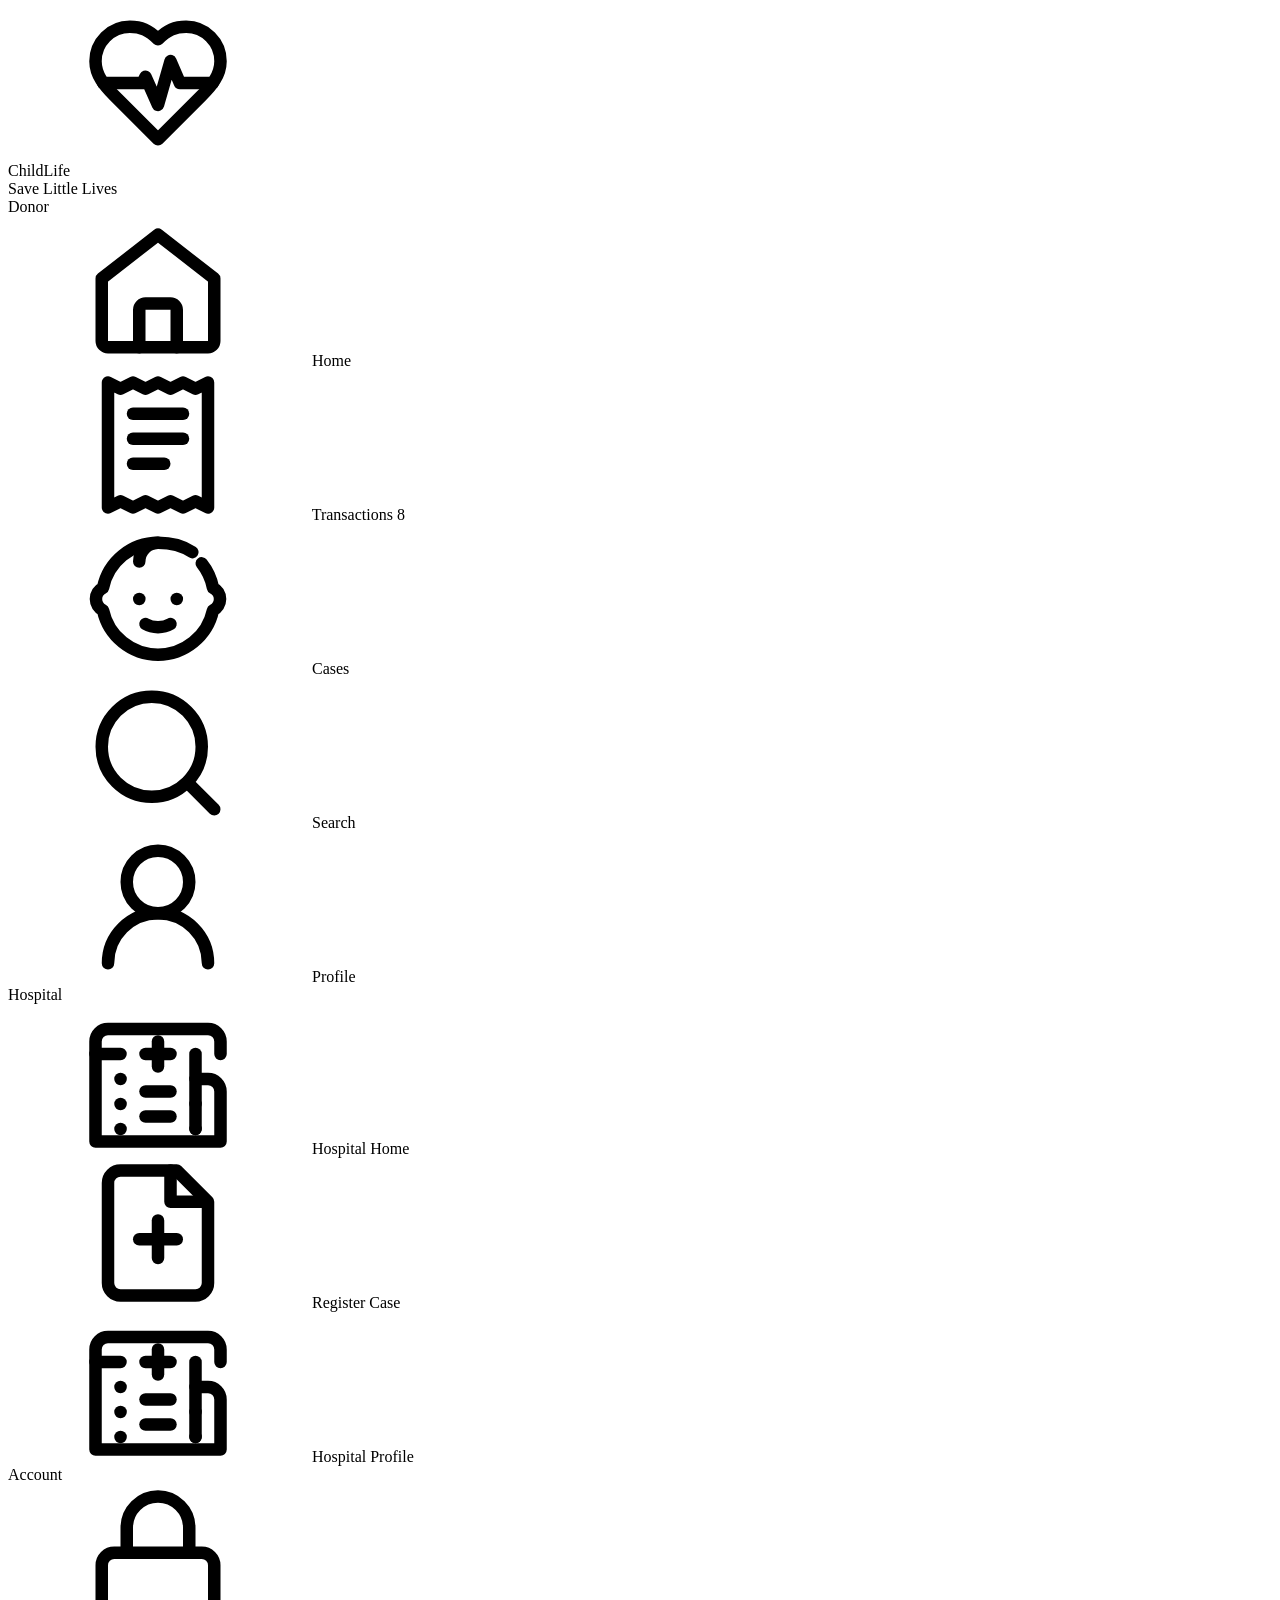
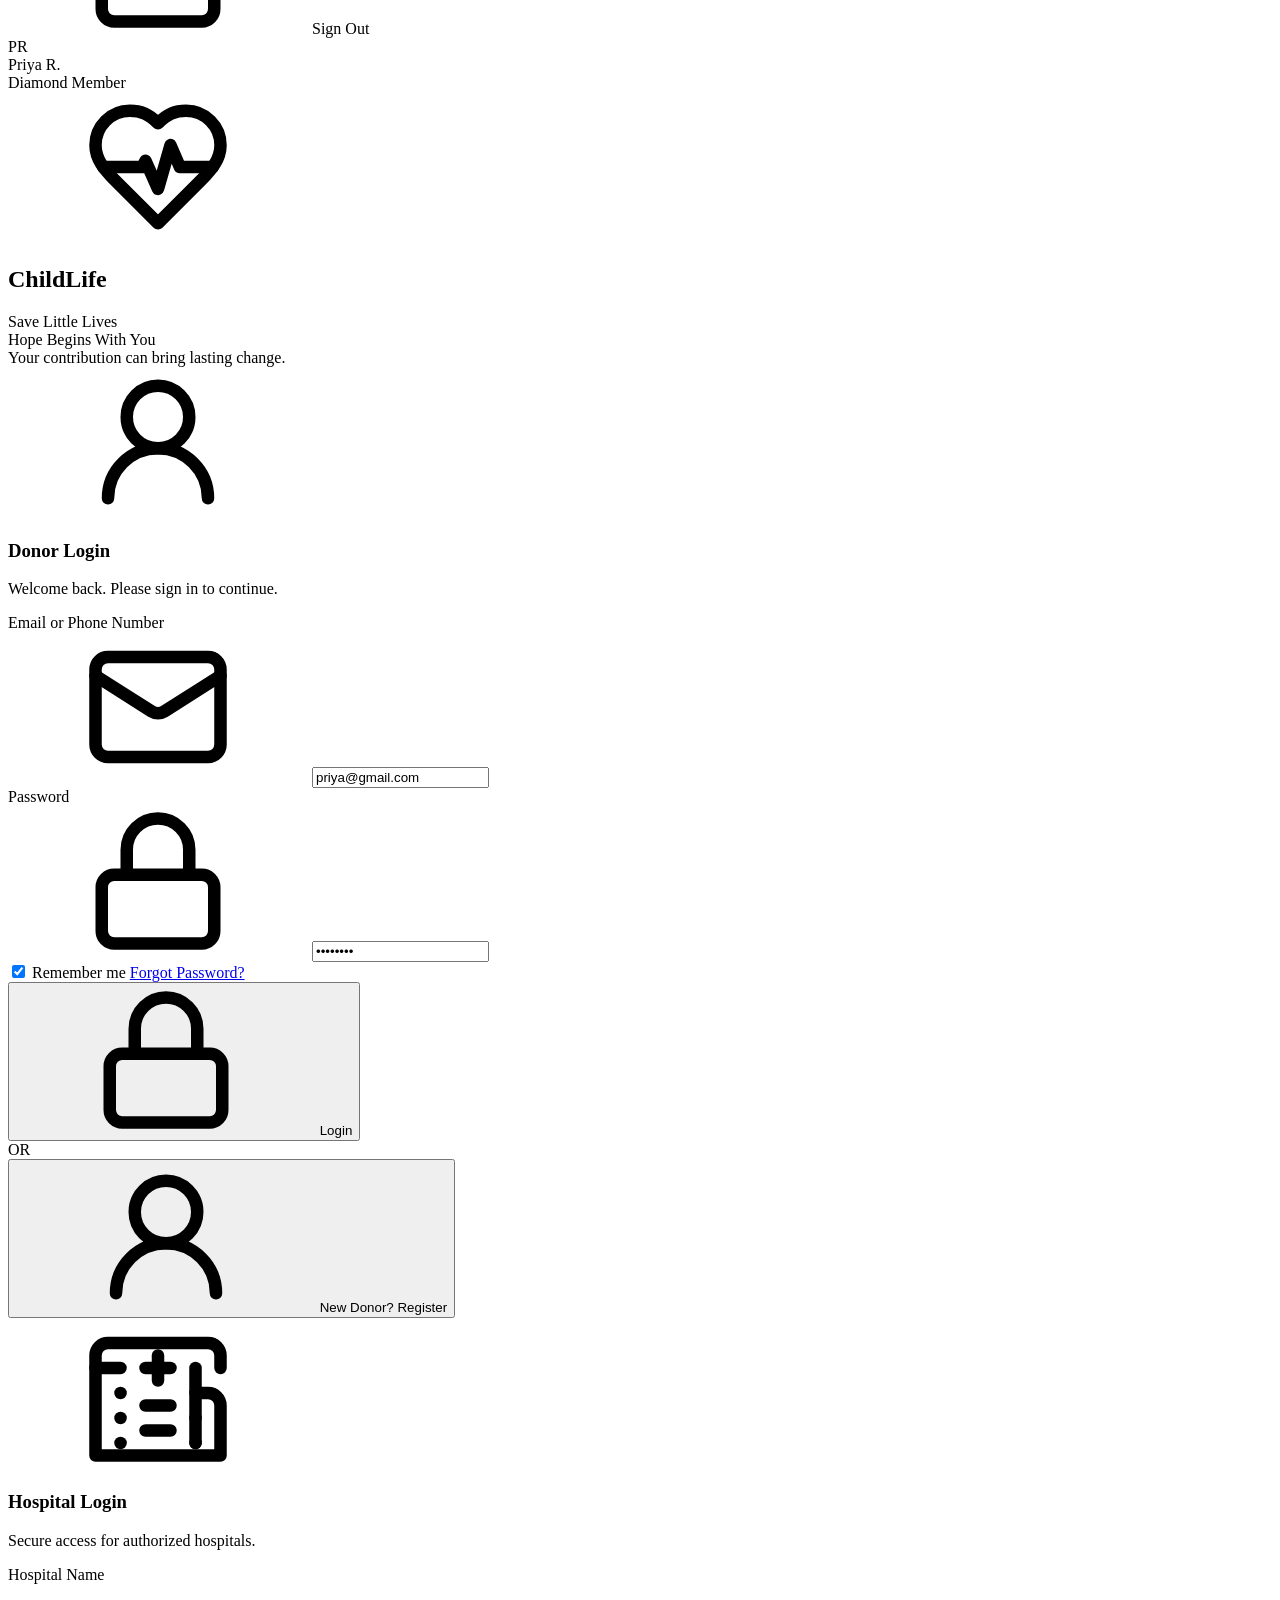
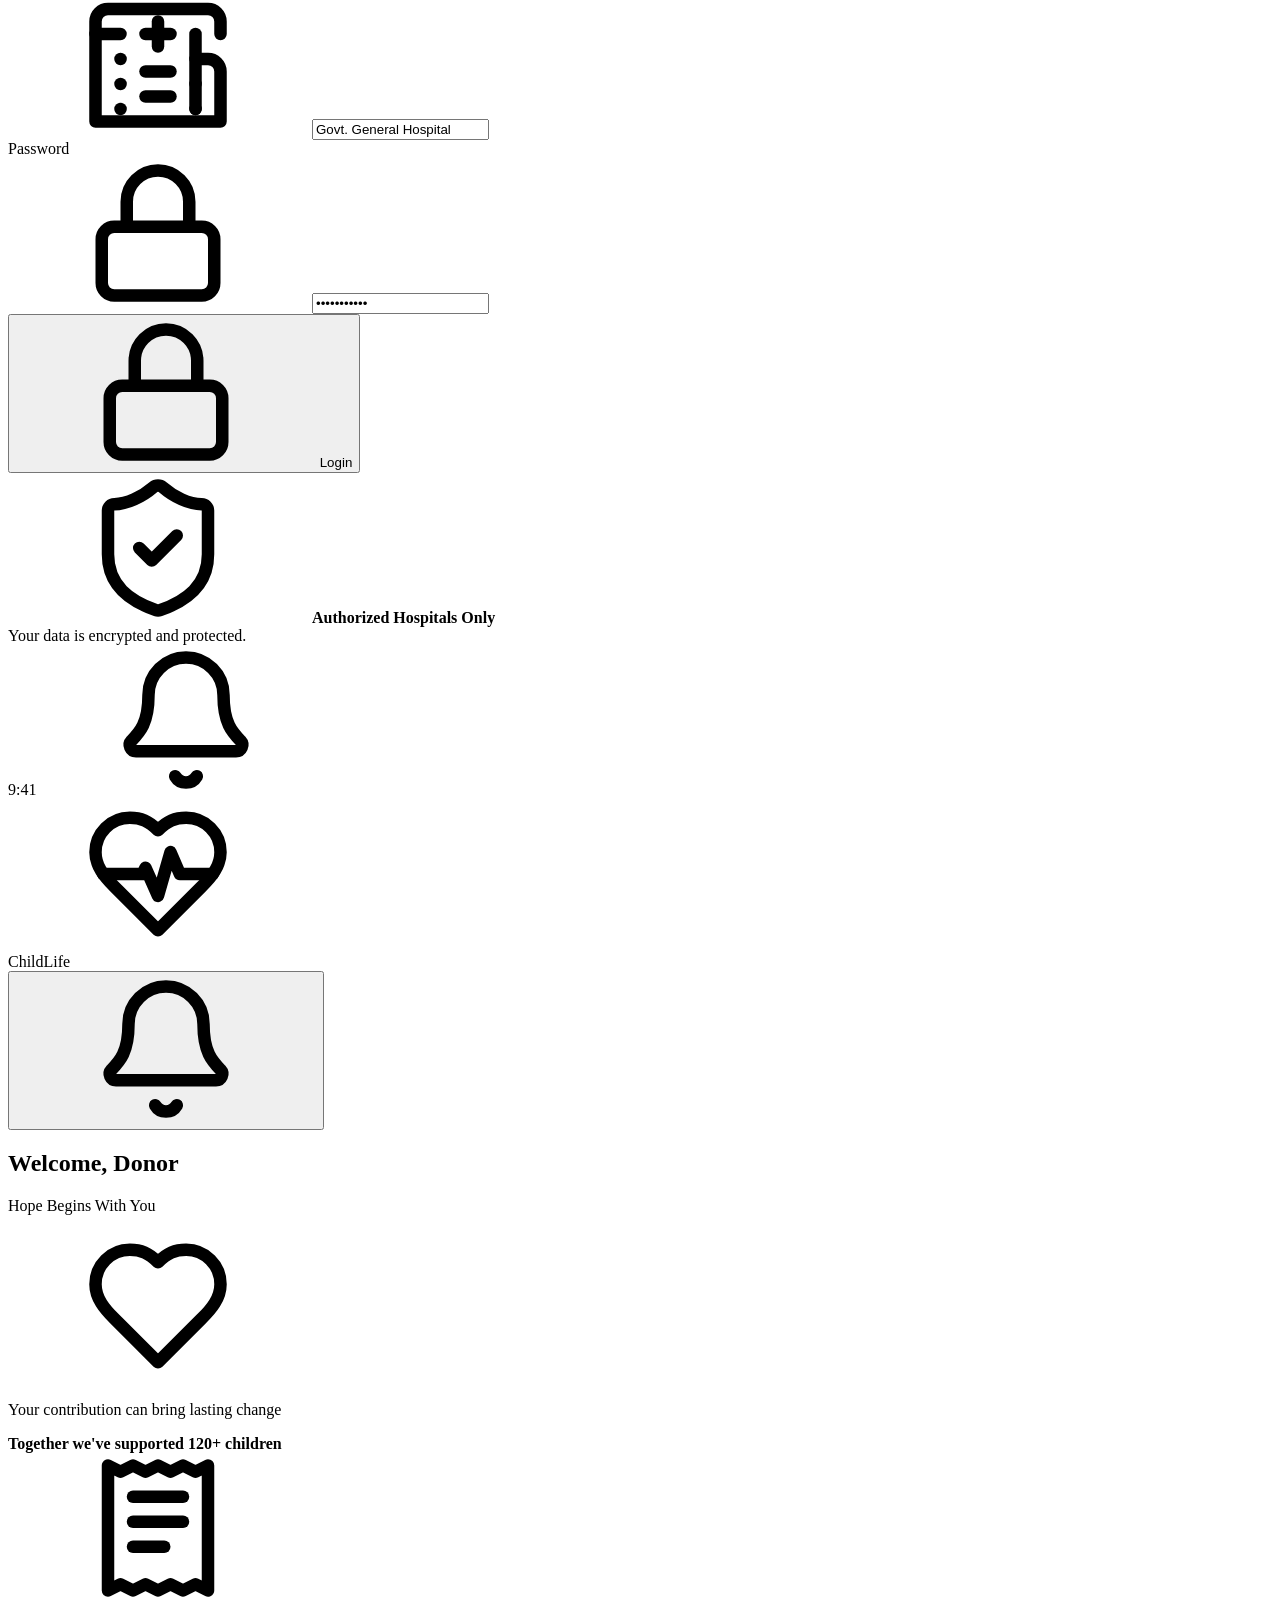
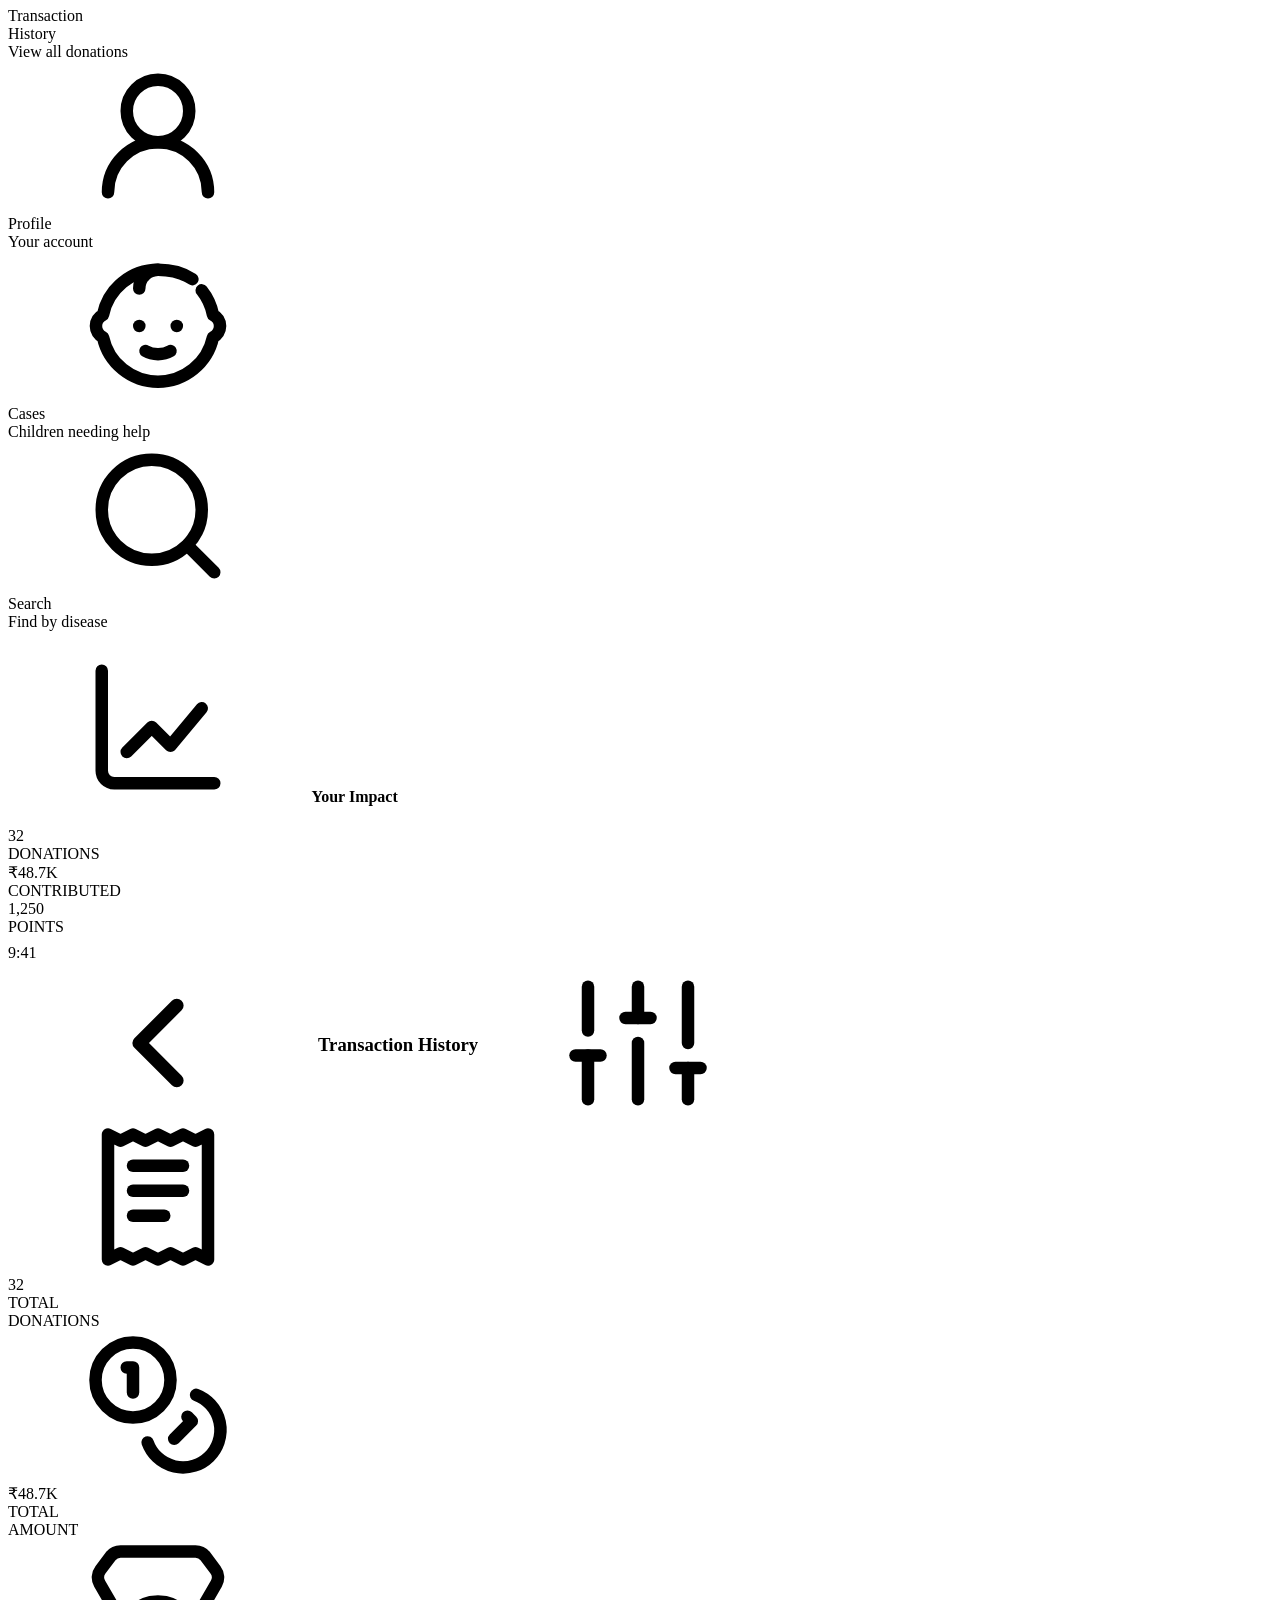
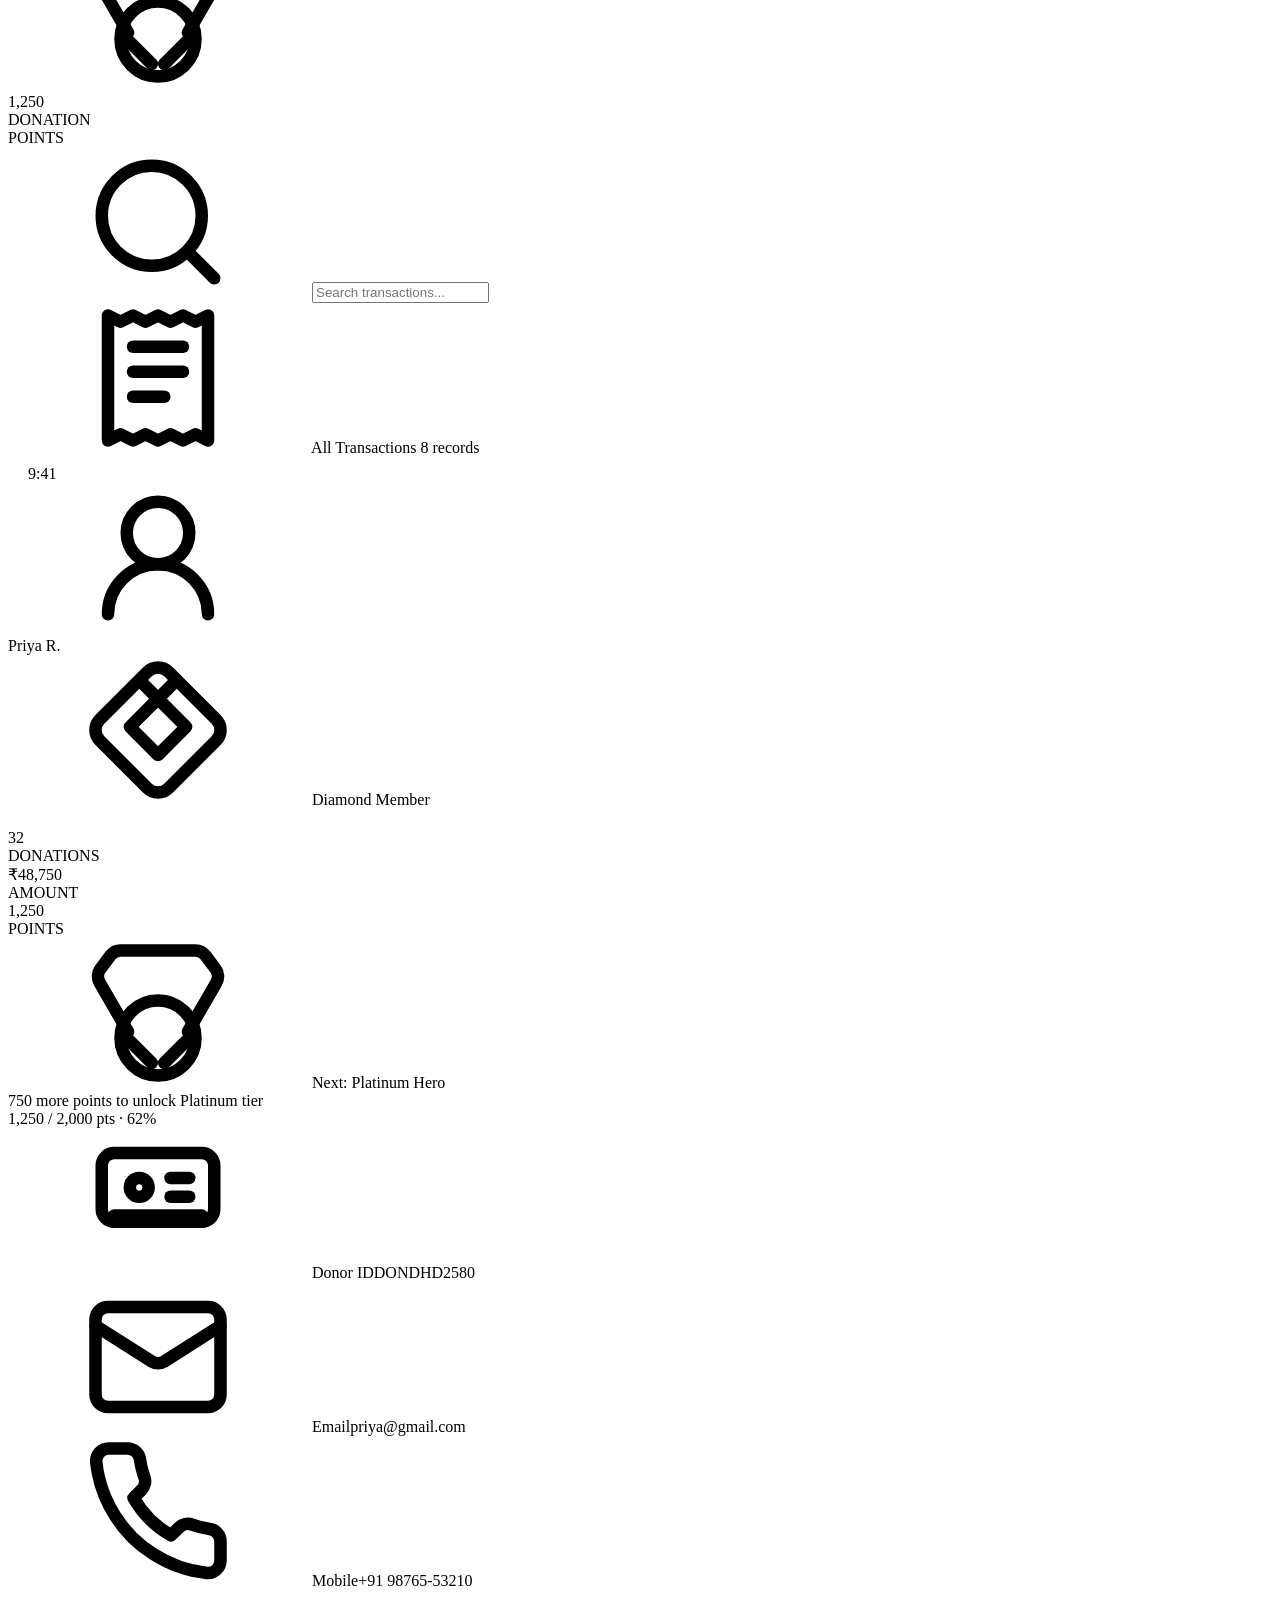
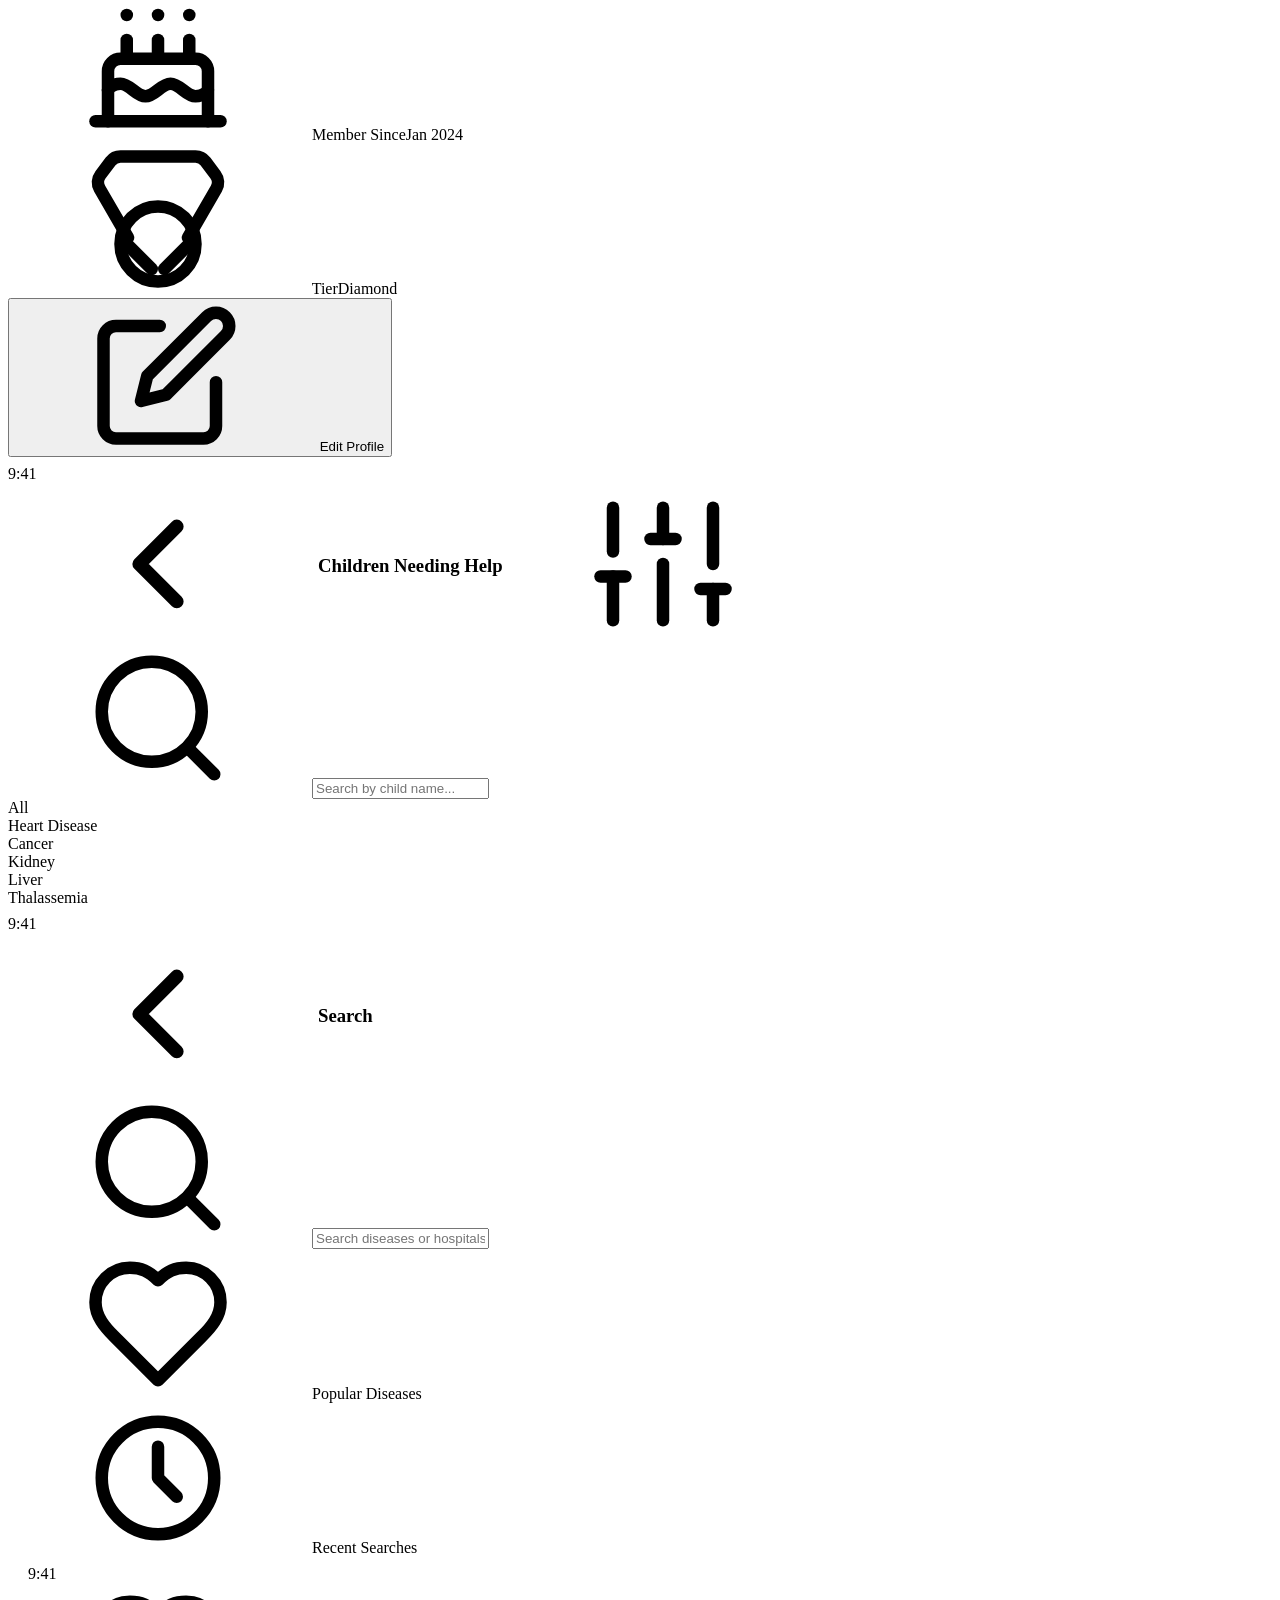
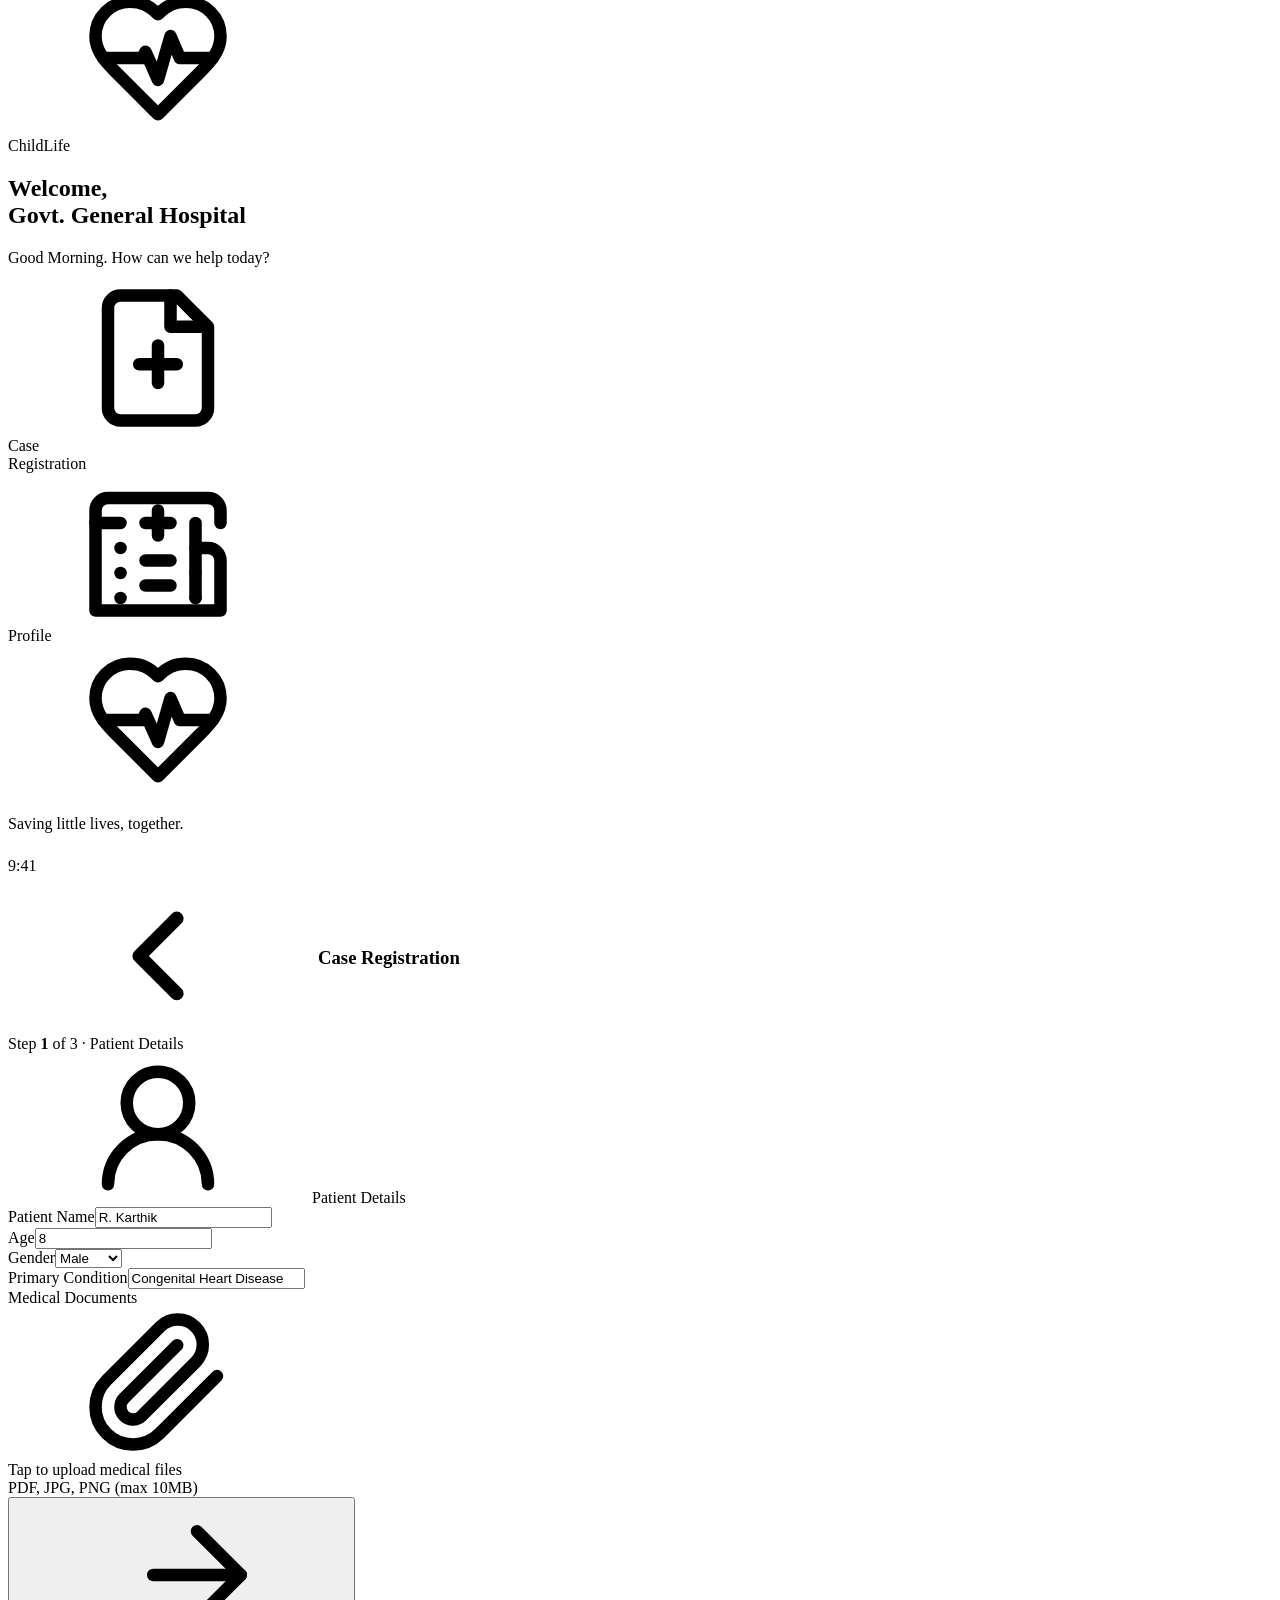
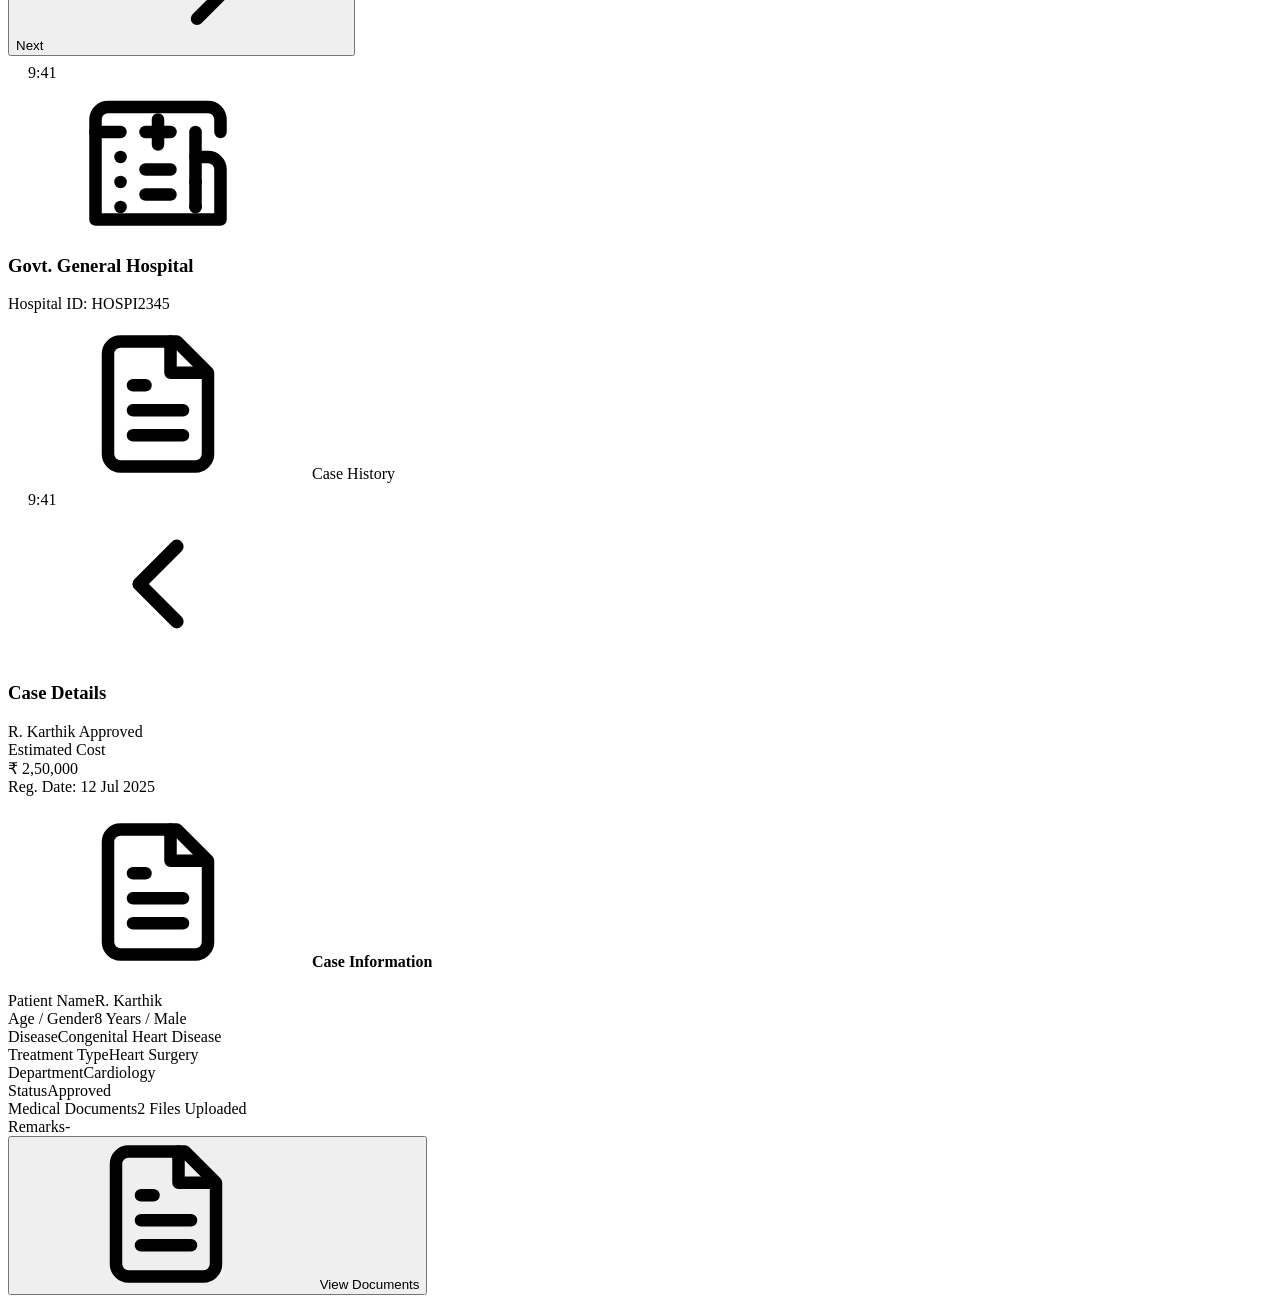
==== index.html @ e57cba34 "Create index.html" ====
<!DOCTYPE html>
<html lang="en">
<head>
<meta charset="UTF-8">
<meta name="viewport" content="width=device-width, initial-scale=1.0">
<title>ChildLife — Save Little Lives</title>
<link rel="stylesheet" href="styles.css">
<script src="https://sites.super.myninja.ai/_assets/ninja-daytona-script.js"></script>
</head>
<body>

<div class="app-shell" id="app-shell">

  <!-- ===== SIDEBAR (desktop / tablet) ===== -->
  <aside class="sidebar" id="sidebar">
    <div class="sb-brand">
      <div class="brand-mark"><svg><use href="#i-heartpulse"/></svg></div>
      <div>
        <div class="brand-name">ChildLife</div>
        <div class="brand-sub">Save Little Lives</div>
      </div>
    </div>
    <div class="sb-section-label">Donor</div>
    <div class="sb-nav-item" data-go="donor-home"><svg><use href="#i-home"/></svg> Home</div>
    <div class="sb-nav-item" data-go="donor-dashboard"><svg><use href="#i-receipt"/></svg> Transactions <span class="sb-badge">8</span></div>
    <div class="sb-nav-item" data-go="donor-cases"><svg><use href="#i-baby"/></svg> Cases</div>
    <div class="sb-nav-item" data-go="donor-search"><svg><use href="#i-search"/></svg> Search</div>
    <div class="sb-nav-item" data-go="donor-profile"><svg><use href="#i-user"/></svg> Profile</div>
    <div class="sb-section-label">Hospital</div>
    <div class="sb-nav-item" data-go="hosp-home"><svg><use href="#i-hospital"/></svg> Hospital Home</div>
    <div class="sb-nav-item" data-go="hosp-register"><svg><use href="#i-fileplus"/></svg> Register Case</div>
    <div class="sb-nav-item" data-go="hosp-profile"><svg><use href="#i-hospital"/></svg> Hospital Profile</div>
    <div class="sb-section-label">Account</div>
    <div class="sb-nav-item" data-go="login-screen"><svg><use href="#i-lock"/></svg> Sign Out</div>
    <div class="sb-footer">
      <div class="sb-user" onclick="go('donor-profile')">
        <div class="av">PR</div>
        <div>
          <div class="su-name">Priya R.</div>
          <div class="su-role">Diamond Member</div>
        </div>
      </div>
    </div>
  </aside>

  <!-- ===== MAIN CONTENT AREA ===== -->
  <main class="app-main">

  <!-- SVG icon sprite (definitions reused via <use>) -->
  <svg style="display:none" xmlns="http://www.w3.org/2000/svg">
    <defs>
      <symbol id="i-heart" viewBox="0 0 24 24" fill="none" stroke="currentColor" stroke-width="2" stroke-linecap="round" stroke-linejoin="round"><path d="M19 14c1.49-1.46 3-3.21 3-5.5A5.5 5.5 0 0 0 16.5 3c-1.76 0-3 .5-4.5 2-1.5-1.5-2.74-2-4.5-2A5.5 5.5 0 0 0 2 8.5c0 2.29 1.51 4.04 3 5.5l7 7Z"/></symbol>
      <symbol id="i-heartpulse" viewBox="0 0 24 24" fill="none" stroke="currentColor" stroke-width="2" stroke-linecap="round" stroke-linejoin="round"><path d="M19 14c1.49-1.46 3-3.21 3-5.5A5.5 5.5 0 0 0 16.5 3c-1.76 0-3 .5-4.5 2-1.5-1.5-2.74-2-4.5-2A5.5 5.5 0 0 0 2 8.5c0 2.29 1.51 4.04 3 5.5l7 7Z"/><path d="M3.22 12H9.5l.5-1 2 4.5 2-7 1.5 3.5h5.27"/></symbol>
      <symbol id="i-bell" viewBox="0 0 24 24" fill="none" stroke="currentColor" stroke-width="2" stroke-linecap="round" stroke-linejoin="round"><path d="M10.268 21a2 2 0 0 0 3.464 0"/><path d="M3.262 15.326A1 1 0 0 0 4 17h16a1 1 0 0 0 .74-1.673C19.41 13.956 18 12.499 18 8A6 6 0 0 0 6 8c0 4.499-1.411 5.956-2.738 7.326"/></symbol>
      <symbol id="i-home" viewBox="0 0 24 24" fill="none" stroke="currentColor" stroke-width="2" stroke-linecap="round" stroke-linejoin="round"><path d="M15 21v-6a1 1 0 0 0-1-1h-4a1 1 0 0 0-1 1v6"/><path d="m3 10 9-7 9 7v10a1 1 0 0 1-1 1H4a1 1 0 0 1-1-1z"/></symbol>
      <symbol id="i-user" viewBox="0 0 24 24" fill="none" stroke="currentColor" stroke-width="2" stroke-linecap="round" stroke-linejoin="round"><circle cx="12" cy="8" r="5"/><path d="M20 21a8 8 0 1 0-16 0"/></symbol>
      <symbol id="i-search" viewBox="0 0 24 24" fill="none" stroke="currentColor" stroke-width="2" stroke-linecap="round" stroke-linejoin="round"><circle cx="11" cy="11" r="8"/><path d="m21 21-4.3-4.3"/></symbol>
      <symbol id="i-wallet" viewBox="0 0 24 24" fill="none" stroke="currentColor" stroke-width="2" stroke-linecap="round" stroke-linejoin="round"><path d="M19 7V5a2 2 0 0 0-2-2H5a2 2 0 0 0-2 2v14a2 2 0 0 0 2 2h14a2 2 0 0 0 2-2v-2"/><path d="M3 7h16a2 2 0 0 1 2 2v6a2 2 0 0 1-2 2H3z"/><circle cx="16" cy="12" r="1"/></symbol>
      <symbol id="i-receipt" viewBox="0 0 24 24" fill="none" stroke="currentColor" stroke-width="2" stroke-linecap="round" stroke-linejoin="round"><path d="M4 2v20l2-1 2 1 2-1 2 1 2-1 2 1 2-1 2 1V2l-2 1-2-1-2 1-2-1-2 1-2-1-2 1Z"/><path d="M8 7h8"/><path d="M8 11h8"/><path d="M8 15h5"/></symbol>
      <symbol id="i-baby" viewBox="0 0 24 24" fill="none" stroke="currentColor" stroke-width="2" stroke-linecap="round" stroke-linejoin="round"><path d="M9 12h.01"/><path d="M15 12h.01"/><path d="M10 16c.5.3 1.2.5 2 .5s1.5-.2 2-.5"/><path d="M19 6.3a9 9 0 0 1 1.8 3.9 2 2 0 0 1 0 3.6 9 9 0 0 1-17.6 0 2 2 0 0 1 0-3.6A9 9 0 0 1 12 3c2 0 4 .5 5.5 1.5"/><path d="M12 3a3 3 0 0 0-3 3"/></symbol>
      <symbol id="i-chart" viewBox="0 0 24 24" fill="none" stroke="currentColor" stroke-width="2" stroke-linecap="round" stroke-linejoin="round"><path d="M3 3v16a2 2 0 0 0 2 2h16"/><path d="M7 16l4-4 3 3 5-6"/></symbol>
      <symbol id="i-back" viewBox="0 0 24 24" fill="none" stroke="currentColor" stroke-width="2.2" stroke-linecap="round" stroke-linejoin="round"><path d="m15 18-6-6 6-6"/></symbol>
      <symbol id="i-sliders" viewBox="0 0 24 24" fill="none" stroke="currentColor" stroke-width="2" stroke-linecap="round" stroke-linejoin="round"><line x1="4" x2="4" y1="21" y2="14"/><line x1="4" x2="4" y1="10" y2="3"/><line x1="12" x2="12" y1="21" y2="12"/><line x1="12" x2="12" y1="8" y2="3"/><line x1="20" x2="20" y1="21" y2="16"/><line x1="20" x2="20" y1="12" y2="3"/><line x1="2" x2="6" y1="14" y2="14"/><line x1="10" x2="14" y1="8" y2="8"/><line x1="18" x2="22" y1="16" y2="16"/></symbol>
      <symbol id="i-check" viewBox="0 0 24 24" fill="none" stroke="currentColor" stroke-width="2.5" stroke-linecap="round" stroke-linejoin="round"><path d="M20 6 9 17l-5-5"/></symbol>
      <symbol id="i-clock" viewBox="0 0 24 24" fill="none" stroke="currentColor" stroke-width="2" stroke-linecap="round" stroke-linejoin="round"><circle cx="12" cy="12" r="9"/><path d="M12 7v5l3 3"/></symbol>
      <symbol id="i-lock" viewBox="0 0 24 24" fill="none" stroke="currentColor" stroke-width="2" stroke-linecap="round" stroke-linejoin="round"><rect width="18" height="11" x="3" y="11" rx="2"/><path d="M7 11V7a5 5 0 0 1 10 0v4"/></symbol>
      <symbol id="i-mail" viewBox="0 0 24 24" fill="none" stroke="currentColor" stroke-width="2" stroke-linecap="round" stroke-linejoin="round"><rect width="20" height="16" x="2" y="4" rx="2"/><path d="m22 7-8.97 5.7a1.94 1.94 0 0 1-2.06 0L2 7"/></symbol>
      <symbol id="i-phone" viewBox="0 0 24 24" fill="none" stroke="currentColor" stroke-width="2" stroke-linecap="round" stroke-linejoin="round"><path d="M22 16.92v3a2 2 0 0 1-2.18 2 19.79 19.79 0 0 1-8.63-3.07 19.5 19.5 0 0 1-6-6 19.79 19.79 0 0 1-3.07-8.67A2 2 0 0 1 4.11 2h3a2 2 0 0 1 2 1.72c.13.96.36 1.9.7 2.81a2 2 0 0 1-.45 2.11L8.09 9.91a16 16 0 0 0 6 6l1.27-1.27a2 2 0 0 1 2.11-.45c.91.34 1.85.57 2.81.7A2 2 0 0 1 22 16.92Z"/></symbol>
      <symbol id="i-id" viewBox="0 0 24 24" fill="none" stroke="currentColor" stroke-width="2" stroke-linecap="round" stroke-linejoin="round"><rect width="18" height="11" x="3" y="4" rx="2"/><circle cx="9" cy="9.5" r="1.5"/><path d="M5 14h14"/><path d="M14 8h3"/><path d="M14 11h3"/></symbol>
      <symbol id="i-cake" viewBox="0 0 24 24" fill="none" stroke="currentColor" stroke-width="2" stroke-linecap="round" stroke-linejoin="round"><path d="M20 21v-8a2 2 0 0 0-2-2H6a2 2 0 0 0-2 2v8"/><path d="M4 16s.5-1 2-1 2.5 2 4 2 2.5-2 4-2 2.5 2 4 2 2-1 2-1"/><path d="M2 21h20"/><path d="M7 8v3"/><path d="M12 8v3"/><path d="M17 8v3"/><path d="M7 4h.01"/><path d="M12 4h.01"/><path d="M17 4h.01"/></symbol>
      <symbol id="i-medal" viewBox="0 0 24 24" fill="none" stroke="currentColor" stroke-width="2" stroke-linecap="round" stroke-linejoin="round"><path d="M7.21 15 2.66 7.14a2 2 0 0 1 .13-2.2L4.4 2.8A2 2 0 0 1 6 2h12a2 2 0 0 1 1.6.8l1.6 2.14a2 2 0 0 1 .14 2.2L16.79 15"/><path d="M11 20 7 16"/><path d="M13 20l4-4"/><circle cx="12" cy="16" r="6"/></symbol>
      <symbol id="i-edit" viewBox="0 0 24 24" fill="none" stroke="currentColor" stroke-width="2" stroke-linecap="round" stroke-linejoin="round"><path d="M11 4H4a2 2 0 0 0-2 2v14a2 2 0 0 0 2 2h14a2 2 0 0 0 2-2v-7"/><path d="M18.5 2.5a2.12 2.12 0 0 1 3 3L12 15l-4 1 1-4Z"/></symbol>
      <symbol id="i-hospital" viewBox="0 0 24 24" fill="none" stroke="currentColor" stroke-width="2" stroke-linecap="round" stroke-linejoin="round"><path d="M12 6v4"/><path d="M14 14h-4"/><path d="M14 18h-4"/><path d="M14 8h-4"/><path d="M18 12h2a2 2 0 0 1 2 2v8H2V8h4"/><path d="M2 8V6a2 2 0 0 1 2-2h16a2 2 0 0 1 2 2v2"/><path d="M6 12h.01"/><path d="M6 16h.01"/><path d="M6 20h.01"/><path d="M18 16h.01"/><path d="M18 20h.01"/><path d="M18 8v12"/></symbol>
      <symbol id="i-fileplus" viewBox="0 0 24 24" fill="none" stroke="currentColor" stroke-width="2" stroke-linecap="round" stroke-linejoin="round"><path d="M15 2H6a2 2 0 0 0-2 2v16a2 2 0 0 0 2 2h12a2 2 0 0 0 2-2V7Z"/><path d="M14 2v5h5"/><path d="M9 13h6"/><path d="M12 10v6"/></symbol>
      <symbol id="i-clip" viewBox="0 0 24 24" fill="none" stroke="currentColor" stroke-width="2" stroke-linecap="round" stroke-linejoin="round"><path d="m21.44 11.05-9.19 9.19a6 6 0 0 1-8.49-8.49l8.57-8.57A4 4 0 1 1 18 8.84l-8.59 8.57a2 2 0 0 1-2.83-2.83l8.49-8.48"/></symbol>
      <symbol id="i-doc" viewBox="0 0 24 24" fill="none" stroke="currentColor" stroke-width="2" stroke-linecap="round" stroke-linejoin="round"><path d="M15 2H6a2 2 0 0 0-2 2v16a2 2 0 0 0 2 2h12a2 2 0 0 0 2-2V7Z"/><path d="M14 2v5h5"/><path d="M8 13h8"/><path d="M8 17h8"/><path d="M8 9h2"/></symbol>
      <symbol id="i-arrow-right" viewBox="0 0 24 24" fill="none" stroke="currentColor" stroke-width="2" stroke-linecap="round" stroke-linejoin="round"><path d="M5 12h14"/><path d="m12 5 7 7-7 7"/></symbol>
      <symbol id="i-shield" viewBox="0 0 24 24" fill="none" stroke="currentColor" stroke-width="2" stroke-linecap="round" stroke-linejoin="round"><path d="M20 13c0 5-3.5 7.5-7.66 8.95a1 1 0 0 1-.67-.01C7.5 20.5 4 18 4 13V6a1 1 0 0 1 1-1c2 0 4.5-1.2 6.24-2.72a1.17 1.17 0 0 1 1.52 0C14.51 3.81 17 5 19 5a1 1 0 0 1 1 1Z"/><path d="m9 12 2 2 4-4"/></symbol>
      <symbol id="i-plus" viewBox="0 0 24 24" fill="none" stroke="currentColor" stroke-width="2" stroke-linecap="round" stroke-linejoin="round"><path d="M5 12h14"/><path d="M12 5v14"/></symbol>
      <symbol id="i-coins" viewBox="0 0 24 24" fill="none" stroke="currentColor" stroke-width="2" stroke-linecap="round" stroke-linejoin="round"><circle cx="8" cy="8" r="6"/><path d="M18.09 10.37A6 6 0 1 1 10.34 18"/><path d="M7 6h1v4"/><path d="m16.71 13.88.7.71-2.82 2.82"/></symbol>
      <symbol id="i-droplet" viewBox="0 0 24 24" fill="none" stroke="currentColor" stroke-width="2" stroke-linecap="round" stroke-linejoin="round"><path d="M12 22a7 7 0 0 0 7-7c0-2-1-3.9-3-5.5s-3.5-4-4-6.5c-.5 2.5-2 4.9-4 6.5C8 11.1 7 13 7 15a7 7 0 0 0 7 7"/></symbol>
      <symbol id="i-brain" viewBox="0 0 24 24" fill="none" stroke="currentColor" stroke-width="2" stroke-linecap="round" stroke-linejoin="round"><path d="M12 5a3 3 0 1 0-5.997.142 4 4 0 0 0-2.526 5.77 4 4 0 0 0 .556 6.588A4 4 0 1 0 12 18Z"/><path d="M12 5a3 3 0 1 1 5.997.142 4 4 0 0 1 2.526 5.77 4 4 0 0 1-.556 6.588A4 4 0 1 1 12 18Z"/></symbol>
      <symbol id="i-lungs" viewBox="0 0 24 24" fill="none" stroke="currentColor" stroke-width="2" stroke-linecap="round" stroke-linejoin="round"><path d="M6.081 20c1.612 0 2.919-1.335 2.919-2.98V5.402A1.4 1.4 0 0 0 7.6 4H6.4A1.4 1.4 0 0 0 5 5.4v8.697"/><path d="M17.919 20c-1.612 0-2.919-1.335-2.919-2.98V5.402A1.4 1.4 0 0 1 16.4 4h1.2a1.4 1.4 0 0 1 1.4 1.4v8.697"/><path d="M12 4v9"/><path d="M12 9a2 2 0 0 0-2-2"/></symbol>
      <symbol id="i-eye" viewBox="0 0 24 24" fill="none" stroke="currentColor" stroke-width="2" stroke-linecap="round" stroke-linejoin="round"><path d="M2.062 12.348a1 1 0 0 1 0-.696 10.75 10.75 0 0 1 19.876 0 1 1 0 0 1 0 .696 10.75 10.75 0 0 1-19.876 0"/><circle cx="12" cy="12" r="3"/></symbol>
      <symbol id="i-activity" viewBox="0 0 24 24" fill="none" stroke="currentColor" stroke-width="2" stroke-linecap="round" stroke-linejoin="round"><path d="M22 12h-2.48a2 2 0 0 0-1.93 1.46l-2.35 8.36a.25.25 0 0 1-.48 0L9.24 2.18a.25.25 0 0 0-.48 0l-2.35 8.36A2 2 0 0 1 4.49 12H2"/></symbol>
      <symbol id="i-ribbon" viewBox="0 0 24 24" fill="none" stroke="currentColor" stroke-width="2" stroke-linecap="round" stroke-linejoin="round"><circle cx="12" cy="8" r="6"/><path d="M9.5 13.5 7 21l5-3 5 3-2.5-7.5"/></symbol>
      <symbol id="i-diamond" viewBox="0 0 24 24" fill="none" stroke="currentColor" stroke-width="2" stroke-linecap="round" stroke-linejoin="round"><path d="M2.7 10.3a2.4 2.4 0 0 0 0 3.4l7.6 7.6a2.4 2.4 0 0 0 3.4 0l7.6-7.6a2.4 2.4 0 0 0 0-3.4l-7.6-7.6a2.4 2.4 0 0 0-3.4 0Z"/><path d="M14.5 4.5 12 7 9.5 4.5"/><path d="M12 7 7.5 11.5 12 16l4.5-4.5Z"/></symbol>
      <symbol id="i-logout" viewBox="0 0 24 24" fill="none" stroke="currentColor" stroke-width="2" stroke-linecap="round" stroke-linejoin="round"><path d="M9 21H5a2 2 0 0 1-2-2V5a2 2 0 0 1 2-2h4"/><path d="m16 17 5-5-5-5"/><path d="M21 12H9"/></symbol>
    </defs>
  </svg>

  <!-- ============ LOGIN ============ -->
  <section class="screen active" id="login-screen">
    <div class="login-wrap">
      <div class="login-hero">
        <div class="login-mark"><svg><use href="#i-heartpulse"/></svg></div>
        <h1>ChildLife</h1>
        <div class="sub">Save Little Lives</div>
        <div class="motto"><div class="line1">Hope Begins With You</div><div class="line2">Your contribution can bring lasting change.</div></div>
      </div>

      <div class="card">
        <div class="card-head">
          <div class="ch-ic"><svg><use href="#i-user"/></svg></div>
          <div><h3>Donor Login</h3><p>Welcome back. Please sign in to continue.</p></div>
        </div>
        <div class="field">
          <label>Email or Phone Number</label>
          <div class="input-wrap"><span class="lead"><svg><use href="#i-mail"/></svg></span>
            <input class="input" type="text" placeholder="priya@gmail.com" value="priya@gmail.com"></div>
        </div>
        <div class="field">
          <label>Password</label>
          <div class="input-wrap"><span class="lead"><svg><use href="#i-lock"/></svg></span>
            <input class="input" type="password" placeholder="••••••••" value="donor123"></div>
        </div>
        <div class="row-between">
          <label class="check"><input type="checkbox" checked> Remember me</label>
          <a class="link" href="javascript:void(0)" onclick="toast('Password reset link sent to your email')">Forgot Password?</a>
        </div>
        <button class="btn btn-primary" onclick="go('donor-home')"><svg><use href="#i-lock"/></svg> Login</button>
        <div class="divider">OR</div>
        <button class="btn btn-outline" onclick="toast('Registration form would open here')"><svg><use href="#i-user"/></svg> New Donor? Register</button>
      </div>

      <div class="card">
        <div class="card-head">
          <div class="ch-ic"><svg><use href="#i-hospital"/></svg></div>
          <div><h3>Hospital Login</h3><p>Secure access for authorized hospitals.</p></div>
        </div>
        <div class="field">
          <label>Hospital Name</label>
          <div class="input-wrap"><span class="lead"><svg><use href="#i-hospital"/></svg></span>
            <input class="input" type="text" placeholder="Govt. General Hospital" value="Govt. General Hospital"></div>
        </div>
        <div class="field">
          <label>Password</label>
          <div class="input-wrap"><span class="lead"><svg><use href="#i-lock"/></svg></span>
            <input class="input" type="password" placeholder="••••••••" value="hospital123"></div>
        </div>
        <button class="btn btn-primary" onclick="go('hosp-home')"><svg><use href="#i-lock"/></svg> Login</button>
        <div class="note"><div class="shield-row"><svg><use href="#i-shield"/></svg> <b>Authorized Hospitals Only</b></div>Your data is encrypted and protected.</div>
      </div>
    </div>
  </section>

  <!-- ============ DONOR HOME ============ -->
  <section class="screen" id="donor-home">
    <div class="app-header">
      <div class="status-bar on-dark"><span>9:41</span><span class="sb-right"><svg><use href="#i-bell"/></svg> <span class="signal"><span></span><span></span><span></span><span></span></span> <span class="battery"><span class="batt-body"><span class="batt-fill"></span></span></span></span></div>
      <div class="ah-top">
        <div class="brand"><div class="brand-mark"><svg><use href="#i-heartpulse"/></svg></div><span class="brand-name">ChildLife</span></div>
        <button class="icon-btn" onclick="toast('No new notifications')"><svg><use href="#i-bell"/></svg><span class="dot"></span></button>
      </div>
      <div class="ah-greet"><h2>Welcome, Donor</h2><p>Hope Begins With You</p></div>
    </div>

    <div class="floating">
      <div class="greet-banner">
        <div class="gb-ic"><svg><use href="#i-heart"/></svg></div>
        <div class="gb-txt"><p>Your contribution can bring lasting change</p><b>Together we've supported 120+ children</b></div>
      </div>

      <div class="tiles">
        <div class="tile" onclick="go('donor-dashboard')">
          <div class="tile-ic r1"><svg><use href="#i-receipt"/></svg></div>
          <div class="tile-name">Transaction<br>History</div><div class="tile-sub">View all donations</div>
        </div>
        <div class="tile" onclick="go('donor-profile')">
          <div class="tile-ic r2"><svg><use href="#i-user"/></svg></div>
          <div class="tile-name">Profile</div><div class="tile-sub">Your account</div>
        </div>
        <div class="tile" onclick="go('donor-cases')">
          <div class="tile-ic r1"><svg><use href="#i-baby"/></svg></div>
          <div class="tile-name">Cases</div><div class="tile-sub">Children needing help</div>
        </div>
        <div class="tile" onclick="go('donor-search')">
          <div class="tile-ic r2"><svg><use href="#i-search"/></svg></div>
          <div class="tile-name">Search</div><div class="tile-sub">Find by disease</div>
        </div>
      </div>

      <div class="impact">
        <h4><svg><use href="#i-chart"/></svg> Your Impact</h4>
        <div class="impact-stats">
          <div class="is"><div class="n">32</div><div class="l">DONATIONS</div></div>
          <div class="is"><div class="n">₹48.7K</div><div class="l">CONTRIBUTED</div></div>
          <div class="is"><div class="n">1,250</div><div class="l">POINTS</div></div>
        </div>
      </div>
    </div>

    <div id="nav-donor-home"></div>
  </section>

  <!-- ============ DONOR DASHBOARD ============ -->
  <section class="screen" id="donor-dashboard">
    <div class="page-header">
      <div class="status-bar on-dark" style="padding:8px 0 0"><span>9:41</span><span class="sb-right"><span class="signal"><span></span><span></span><span></span><span></span></span> <span class="battery"><span class="batt-body"><span class="batt-fill"></span></span></span></span></div>
      <div style="display:flex;align-items:center;gap:10px;width:100%;margin-top:6px;">
        <div class="ph-back" onclick="go('donor-home')"><svg><use href="#i-back"/></svg></div>
        <h3>Transaction History</h3>
        <div class="ph-action" onclick="toast('Filter options')"><svg><use href="#i-sliders"/></svg></div>
      </div>
    </div>

    <div class="content">
      <div class="stats-row">
        <div class="stat-box b1"><div class="sb-ic"><svg><use href="#i-receipt"/></svg></div><div class="num">32</div><div class="lbl">TOTAL<br>DONATIONS</div></div>
        <div class="stat-box b2"><div class="sb-ic"><svg><use href="#i-coins"/></svg></div><div class="num">₹48.7K</div><div class="lbl">TOTAL<br>AMOUNT</div></div>
        <div class="stat-box b3"><div class="sb-ic"><svg><use href="#i-medal"/></svg></div><div class="num">1,250</div><div class="lbl">DONATION<br>POINTS</div></div>
      </div>

      <div class="searchbar"><svg><use href="#i-search"/></svg>
        <input type="text" id="txn-search" placeholder="Search transactions..." oninput="filterTxn()"></div>

      <div class="section-title"><svg><use href="#i-receipt"/></svg> All Transactions <span class="st-extra" id="txn-count">8 records</span></div>
      <div id="txn-list"></div>
    </div>
    <div id="nav-donor-dashboard"></div>
  </section>

  <!-- ============ DONOR PROFILE ============ -->
  <section class="screen" id="donor-profile">
    <div class="profile-head">
      <div class="status-bar on-dark" style="padding:8px 20px 0;justify-content:space-between"><span>9:41</span><span class="sb-right"><span class="signal"><span></span><span></span><span></span><span></span></span> <span class="battery"><span class="batt-body"><span class="batt-fill"></span></span></span></span></div>
      <div class="pa"><svg><use href="#i-user"/></svg></div>
      <div class="pn">Priya R.</div>
      <div class="member-pill"><svg><use href="#i-diamond"/></svg> Diamond Member</div>
    </div>

    <div class="content" style="padding-top:20px">
      <div class="pstats">
        <div class="ps"><div class="n">32</div><div class="l">DONATIONS</div></div>
        <div class="ps"><div class="n">₹48,750</div><div class="l">AMOUNT</div></div>
        <div class="ps"><div class="n">1,250</div><div class="l">POINTS</div></div>
      </div>

      <div class="upgrade">
        <div class="ut"><svg><use href="#i-medal"/></svg> Next: Platinum Hero</div>
        <div class="us">750 more points to unlock Platinum tier</div>
        <div class="pbar"><div class="pf" style="width:62%"></div></div>
        <div class="upct">1,250 / 2,000 pts · 62%</div>
      </div>

      <div class="info-card">
        <div class="info-row"><span class="il"><svg><use href="#i-id"/></svg> Donor ID</span><span class="iv">DONDHD2580</span></div>
        <div class="info-row"><span class="il"><svg><use href="#i-mail"/></svg> Email</span><span class="iv">priya@gmail.com</span></div>
        <div class="info-row"><span class="il"><svg><use href="#i-phone"/></svg> Mobile</span><span class="iv">+91 98765-53210</span></div>
        <div class="info-row"><span class="il"><svg><use href="#i-cake"/></svg> Member Since</span><span class="iv">Jan 2024</span></div>
        <div class="info-row"><span class="il"><svg><use href="#i-medal"/></svg> Tier</span><span class="iv">Diamond</span></div>
      </div>

      <button class="btn btn-primary" onclick="toast('Edit profile form would open here')"><svg><use href="#i-edit"/></svg> Edit Profile</button>
    </div>
    <div id="nav-donor-profile"></div>
  </section>

  <!-- ============ DONOR CASES ============ -->
  <section class="screen" id="donor-cases">
    <div class="page-header">
      <div class="status-bar on-dark" style="padding:8px 0 0"><span>9:41</span><span class="sb-right"><span class="signal"><span></span><span></span><span></span><span></span></span> <span class="battery"><span class="batt-body"><span class="batt-fill"></span></span></span></span></div>
      <div style="display:flex;align-items:center;gap:10px;width:100%;margin-top:6px;">
        <div class="ph-back" onclick="go('donor-home')"><svg><use href="#i-back"/></svg></div>
        <h3>Children Needing Help</h3>
        <div class="ph-action" onclick="toast('Filter & sort')"><svg><use href="#i-sliders"/></svg></div>
      </div>
    </div>

    <div class="content">
      <div class="searchbar"><svg><use href="#i-search"/></svg>
        <input type="text" placeholder="Search by child name..." oninput="filterCases(this.value)"></div>

      <div class="pills">
        <div class="pill active" onclick="filterByDisease(this,'All')">All</div>
        <div class="pill" onclick="filterByDisease(this,'Heart Disease')">Heart Disease</div>
        <div class="pill" onclick="filterByDisease(this,'Cancer')">Cancer</div>
        <div class="pill" onclick="filterByDisease(this,'Kidney')">Kidney</div>
        <div class="pill" onclick="filterByDisease(this,'Liver')">Liver</div>
        <div class="pill" onclick="filterByDisease(this,'Thalassemia')">Thalassemia</div>
      </div>
      <div id="cases-list"></div>
    </div>
    <div id="nav-donor-cases"></div>
  </section>

  <!-- ============ DONOR SEARCH ============ -->
  <section class="screen" id="donor-search">
    <div class="page-header">
      <div class="status-bar on-dark" style="padding:8px 0 0"><span>9:41</span><span class="sb-right"><span class="signal"><span></span><span></span><span></span><span></span></span> <span class="battery"><span class="batt-body"><span class="batt-fill"></span></span></span></span></div>
      <div style="display:flex;align-items:center;gap:10px;width:100%;margin-top:6px;">
        <div class="ph-back" onclick="go('donor-home')"><svg><use href="#i-back"/></svg></div>
        <h3>Search</h3>
      </div>
    </div>

    <div class="content">
      <div class="searchbar"><svg><use href="#i-search"/></svg>
        <input type="text" id="disease-search" placeholder="Search diseases or hospitals..." oninput="runSearch()"></div>

      <div id="search-default">
        <div class="section-title"><svg><use href="#i-heart"/></svg> Popular Diseases</div>
        <div class="dgrid" id="disease-grid"></div>
        <div class="section-title"><svg><use href="#i-clock"/></svg> Recent Searches</div>
        <div id="recent-searches"></div>
      </div>

      <div id="search-results" style="display:none">
        <div class="section-title"><svg><use href="#i-search"/></svg> Matching Cases <span class="st-extra" id="sr-count"></span></div>
        <div id="search-results-list"></div>
        <div class="view-more" onclick="toast('Loading more results...')">View More Results <svg><use href="#i-arrow-right"/></svg></div>
      </div>
    </div>
    <div id="nav-donor-search"></div>
  </section>

  <!-- ============ HOSPITAL HOME ============ -->
  <section class="screen" id="hosp-home">
    <div class="hosp-head">
      <div class="status-bar on-dark" style="padding:8px 20px 0;justify-content:space-between"><span>9:41</span><span class="sb-right"><span class="signal"><span></span><span></span><span></span><span></span></span> <span class="battery"><span class="batt-body"><span class="batt-fill"></span></span></span></span></div>
      <div class="hh-top"><div class="brand-mark"><svg><use href="#i-heartpulse"/></svg></div> ChildLife</div>
      <h2>Welcome,<br>Govt. General Hospital</h2>
      <p>Good Morning. How can we help today?</p>
    </div>
    <div class="hosp-content">
      <div class="hosp-tiles">
        <div class="hosp-tile" onclick="go('hosp-register')">
          <div class="hti"><svg><use href="#i-fileplus"/></svg></div>
          <div class="htn">Case<br>Registration</div>
        </div>
        <div class="hosp-tile" onclick="go('hosp-profile')">
          <div class="hti"><svg><use href="#i-hospital"/></svg></div>
          <div class="htn">Profile</div>
        </div>
      </div>
      <div class="hosp-art">
        <div class="big-mark"><svg><use href="#i-heartpulse"/></svg></div>
        <p>Saving little lives, together.</p>
      </div>
    </div>
    <div id="nav-hosp-home"></div>
  </section>

  <!-- ============ HOSPITAL REGISTER (Wizard) ============ -->
  <section class="screen" id="hosp-register">
    <div class="page-header">
      <div class="status-bar on-dark" style="padding:8px 0 0"><span>9:41</span><span class="sb-right"><span class="signal"><span></span><span></span><span></span><span></span></span> <span class="battery"><span class="batt-body"><span class="batt-fill"></span></span></span></span></div>
      <div style="display:flex;align-items:center;gap:10px;width:100%;margin-top:6px;">
        <div class="ph-back" onclick="go('hosp-home')"><svg><use href="#i-back"/></svg></div>
        <h3>Case Registration</h3>
      </div>
    </div>
    <div class="wsteps"><div class="wstep active" id="ws1"></div><div class="wstep" id="ws2"></div><div class="wstep" id="ws3"></div></div>
    <div class="wlabel">Step <b id="step-num">1</b> of 3 · <span id="step-name">Patient Details</span></div>

    <div class="content">
      <div id="wizard-1">
        <div class="fs-title"><svg><use href="#i-user"/></svg> Patient Details</div>
        <div class="field"><label>Patient Name</label><input class="input no-lead" type="text" id="p-name" placeholder="Enter patient name" value="R. Karthik"></div>
        <div class="field-row">
          <div class="field"><label>Age</label><input class="input no-lead" type="number" id="p-age" placeholder="Years" value="8"></div>
          <div class="field"><label>Gender</label><select id="p-gender"><option>Male</option><option>Female</option><option>Other</option></select></div>
        </div>
        <div class="field"><label>Primary Condition</label><input class="input no-lead" type="text" id="p-condition" placeholder="e.g. Congenital Heart Disease" value="Congenital Heart Disease"></div>
        <div class="field"><label>Medical Documents</label>
          <div class="upload" onclick="toast('File picker would open')"><div class="ui"><svg><use href="#i-clip"/></svg></div>Tap to upload medical files<div class="uf">PDF, JPG, PNG (max 10MB)</div></div>
        </div>
        <div class="wnav"><button class="btn btn-primary" onclick="goStep(2)">Next <svg><use href="#i-arrow-right"/></svg></button></div>
      </div>

      <div id="wizard-2" style="display:none">
        <div class="fs-title"><svg><use href="#i-heart"/></svg> Treatment Details</div>
        <div class="field"><label>Treatment Type</label><input class="input no-lead" type="text" id="p-treatment" placeholder="e.g. Heart Surgery" value="Heart Surgery"></div>
        <div class="field"><label>Estimated Cost (₹)</label><input class="input no-lead" type="number" id="p-cost" placeholder="Enter amount" value="250000"></div>
        <div class="field"><label>Hospital Department</label><select id="p-dept"><option>Cardiology</option><option>Nephrology</option><option>Oncology</option><option>Hepatology</option><option>Neurology</option><option>Pulmonology</option></select></div>
        <div class="field"><label>Remarks (Optional)</label><textarea id="p-remarks" rows="3" placeholder="Any additional notes..."></textarea></div>
        <div class="wnav"><button class="btn btn-back" onclick="goStep(1)"><svg><use href="#i-back"/></svg> Back</button><button class="btn btn-primary" onclick="goStep(3)">Next <svg><use href="#i-arrow-right"/></svg></button></div>
      </div>

      <div id="wizard-3" style="display:none">
        <div class="fs-title"><svg><use href="#i-check"/></svg> Review & Submit</div>
        <div class="review">
          <div class="rrow"><span class="rl">Patient Name</span><span class="rv" id="r-name">R. Karthik</span></div>
          <div class="rrow"><span class="rl">Age / Gender</span><span class="rv" id="r-agegender">8 Years / Male</span></div>
          <div class="rrow"><span class="rl">Disease</span><span class="rv" id="r-disease">Congenital Heart Disease</span></div>
          <div class="rrow"><span class="rl">Treatment</span><span class="rv" id="r-treatment">Heart Surgery</span></div>
          <div class="rrow"><span class="rl">Est. Cost</span><span class="rv" id="r-cost">₹ 2,50,000</span></div>
          <div class="rrow"><span class="rl">Department</span><span class="rv" id="r-dept">Cardiology</span></div>
          <div class="rrow"><span class="rl">Documents</span><span class="rv">2 Files Uploaded</span></div>
          <div class="rrow"><span class="rl">Remarks</span><span class="rv" id="r-remarks">-</span></div>
        </div>
        <div class="wnav"><button class="btn btn-back" onclick="goStep(2)"><svg><use href="#i-back"/></svg> Back</button><button class="btn btn-primary" onclick="submitCase()"><svg><use href="#i-check"/></svg> Submit</button></div>
      </div>
    </div>
    <div id="nav-hosp-register"></div>
  </section>

  <!-- ============ HOSPITAL PROFILE ============ -->
  <section class="screen" id="hosp-profile">
    <div class="hp-head">
      <div class="status-bar on-dark" style="padding:8px 20px 0;justify-content:space-between"><span>9:41</span><span class="sb-right"><span class="signal"><span></span><span></span><span></span><span></span></span> <span class="battery"><span class="batt-body"><span class="batt-fill"></span></span></span></span></div>
      <div class="hpi"><svg><use href="#i-hospital"/></svg></div>
      <h3>Govt. General Hospital</h3>
      <p>Hospital ID: HOSPI2345</p>
    </div>
    <div class="content">
      <div class="section-title"><svg><use href="#i-doc"/></svg> Case History</div>
      <div id="history-list"></div>
    </div>
    <div id="nav-hosp-profile"></div>
  </section>

  <!-- ============ HOSPITAL CASE DETAIL ============ -->
  <section class="screen" id="hosp-case-detail">
    <div class="detail-hero">
      <div class="status-bar on-dark" style="padding:8px 20px 0;justify-content:space-between"><span>9:41</span><span class="sb-right"><span class="signal"><span></span><span></span><span></span><span></span></span> <span class="battery"><span class="batt-body"><span class="batt-fill"></span></span></span></span></div>
      <div class="dh-top">
        <div class="ph-back" onclick="go('hosp-profile')"><svg><use href="#i-back"/></svg></div>
        <h3>Case Details</h3>
      </div>
      <div class="dh-row">
        <span class="dh-name" id="cd-name">R. Karthik</span>
        <span class="badge-lg approved" id="cd-status">Approved</span>
      </div>
      <div class="detail-amt">
        <div class="dal">Estimated Cost</div>
        <div class="dav" id="cd-cost">₹ 2,50,000</div>
        <div class="dad" id="cd-date">Reg. Date: 12 Jul 2025</div>
      </div>
    </div>
    <div class="detail-body">
      <h4><svg><use href="#i-doc"/></svg> Case Information</h4>
      <div class="drow"><span class="drl">Patient Name</span><span class="drr" id="cd-pname">R. Karthik</span></div>
      <div class="drow"><span class="drl">Age / Gender</span><span class="drr" id="cd-agegender">8 Years / Male</span></div>
      <div class="drow"><span class="drl">Disease</span><span class="drr" id="cd-disease">Congenital Heart Disease</span></div>
      <div class="drow"><span class="drl">Treatment Type</span><span class="drr" id="cd-treatment">Heart Surgery</span></div>
      <div class="drow"><span class="drl">Department</span><span class="drr" id="cd-dept">Cardiology</span></div>
      <div class="drow"><span class="drl">Status</span><span class="drr" id="cd-status2">Approved</span></div>
      <div class="drow"><span class="drl">Medical Documents</span><span class="drr">2 Files Uploaded</span></div>
      <div class="drow"><span class="drl">Remarks</span><span class="drr">-</span></div>
      <button class="btn-doc" onclick="toast('Opening documents...')"><svg><use href="#i-doc"/></svg> View Documents</button>
    </div>
    <div id="nav-hosp-detail"></div>
  </section>

  </main><!-- /app-main -->
</div><!-- /app-shell -->

<div class="toast" id="toast"></div>
<script src="app.js"></script>
</body>
</html>
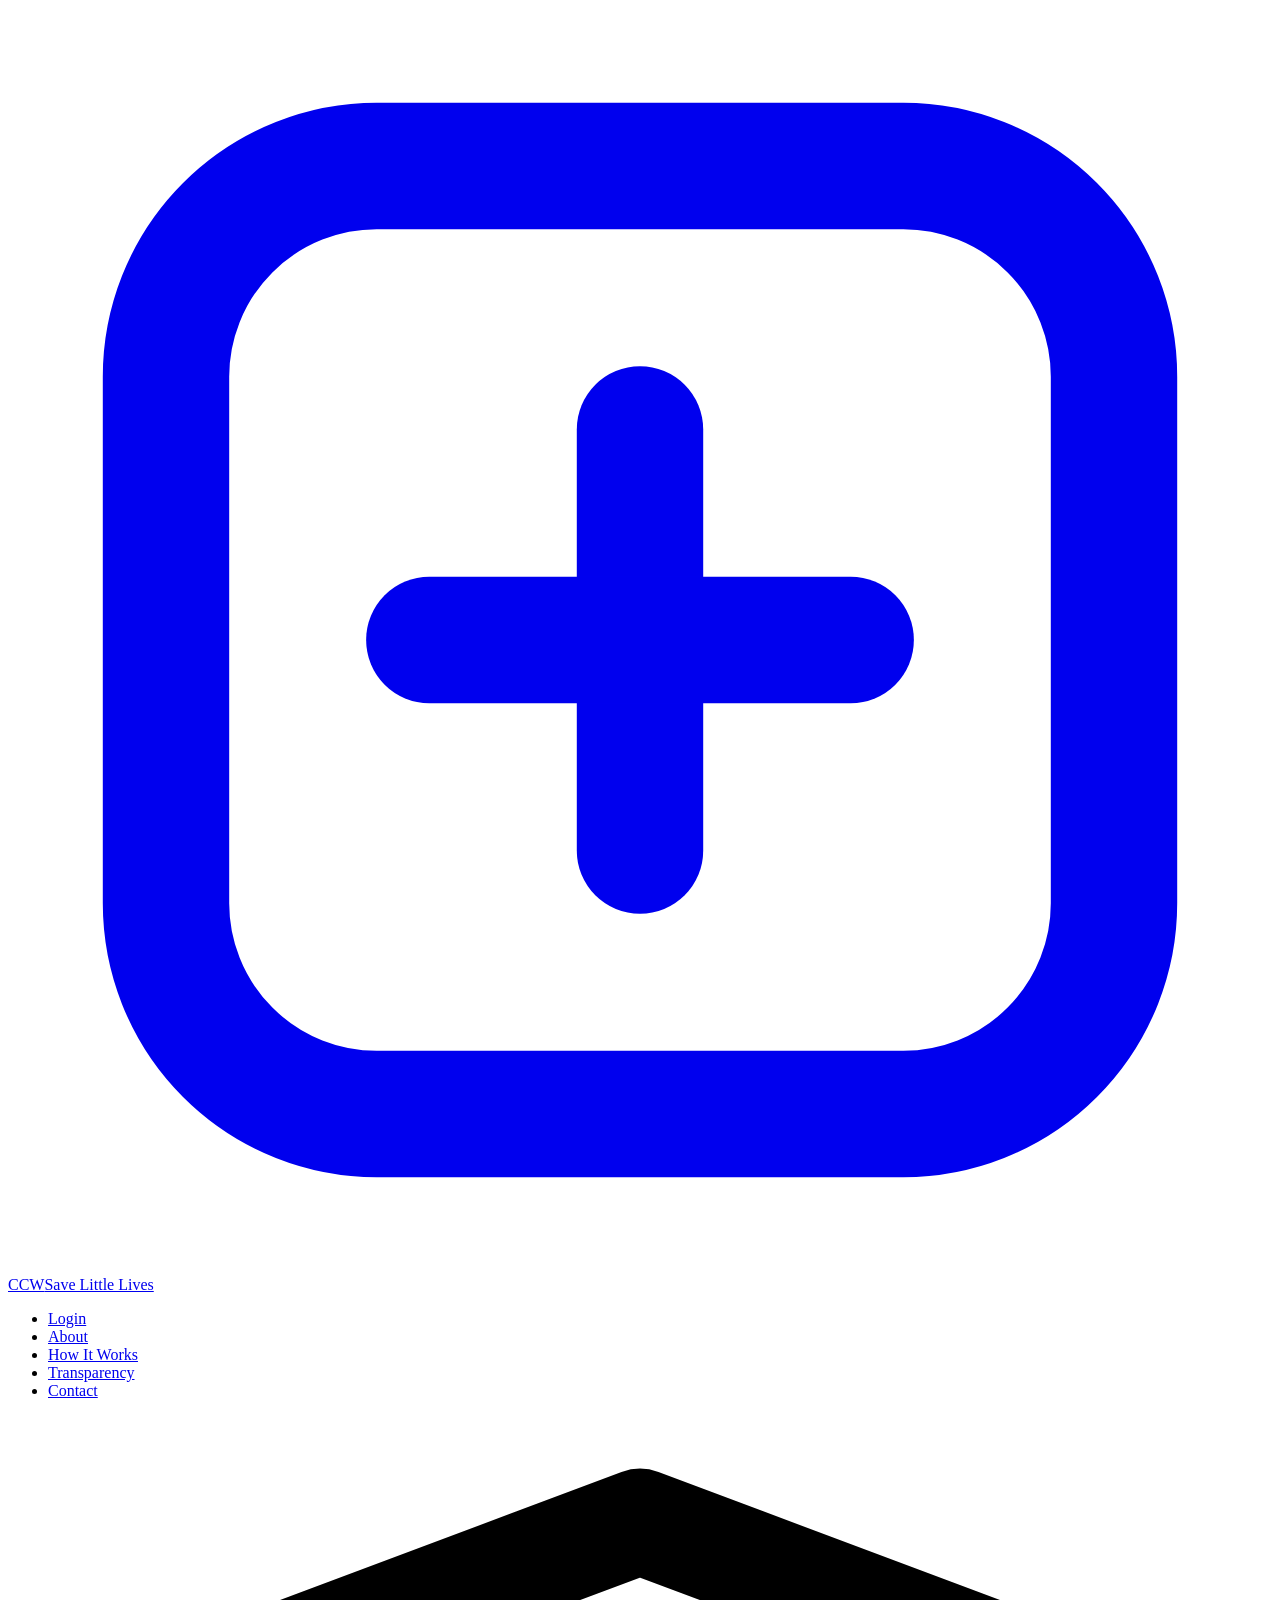
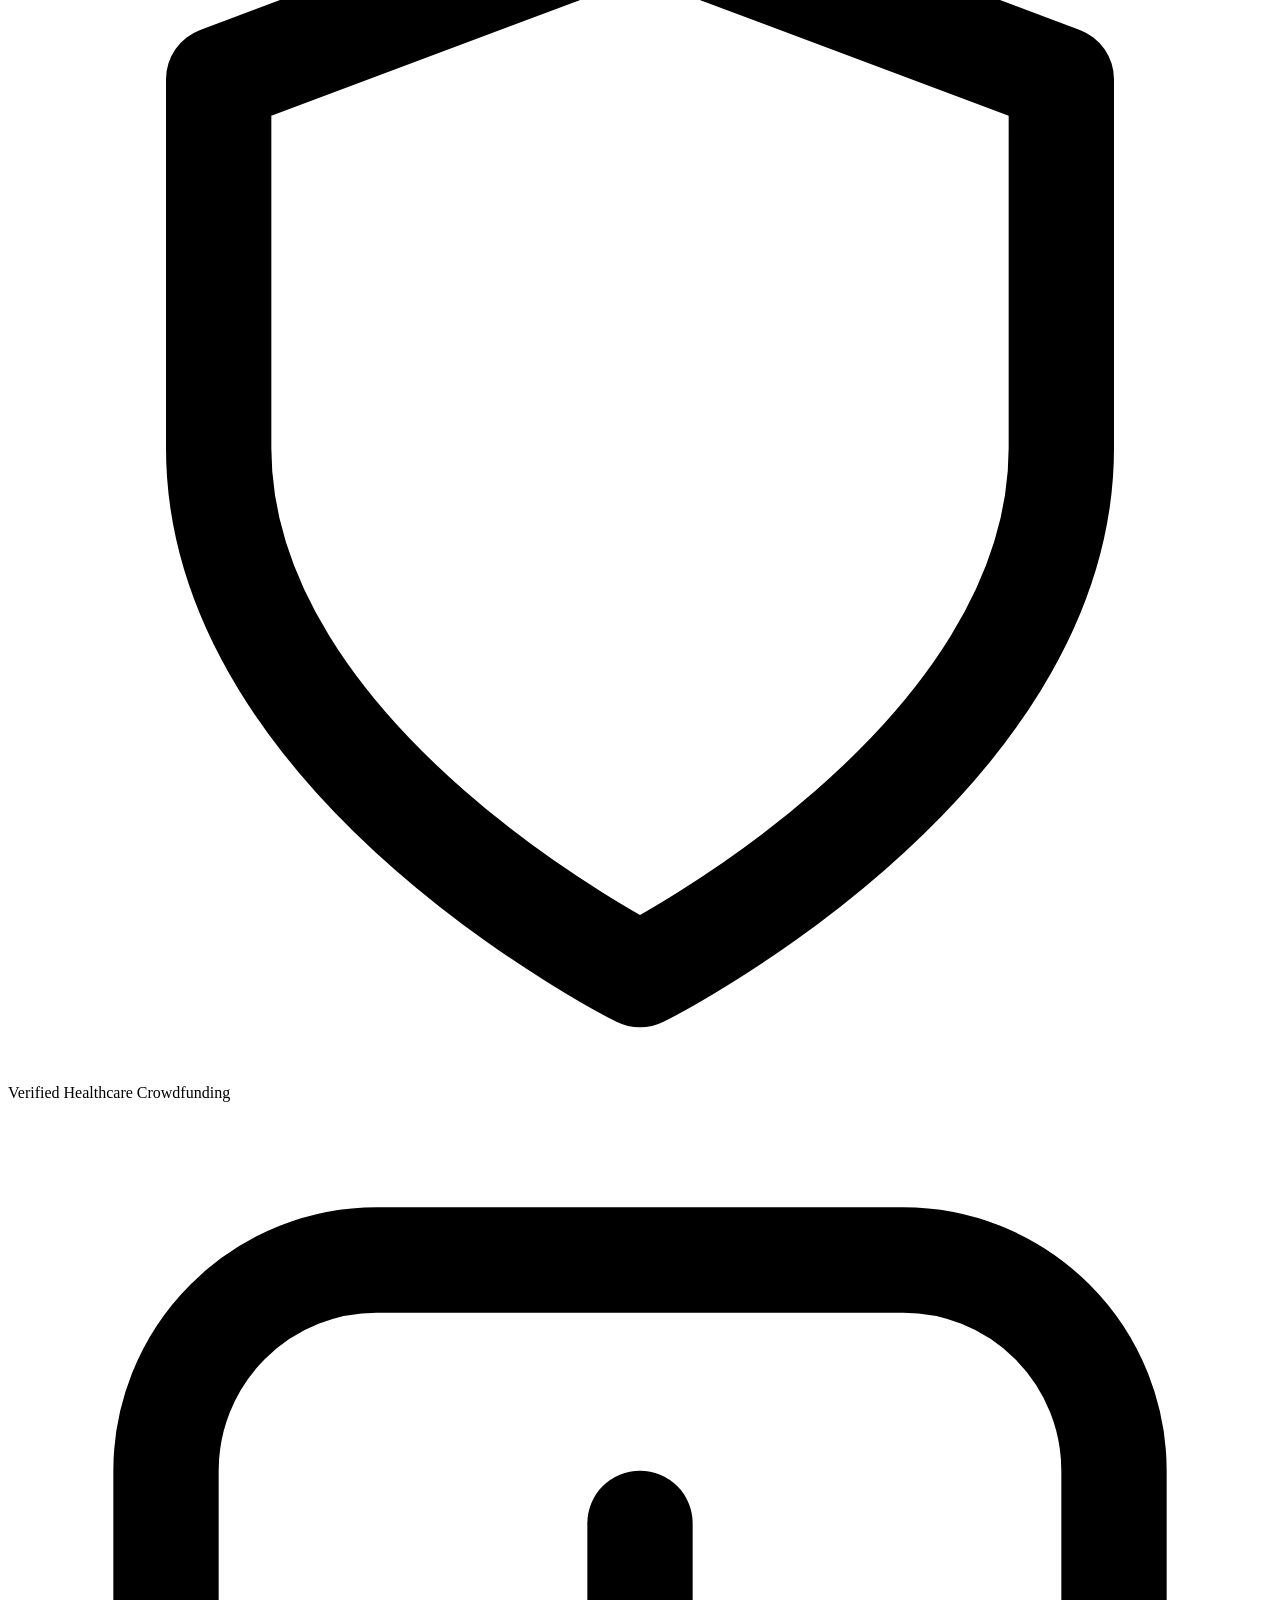
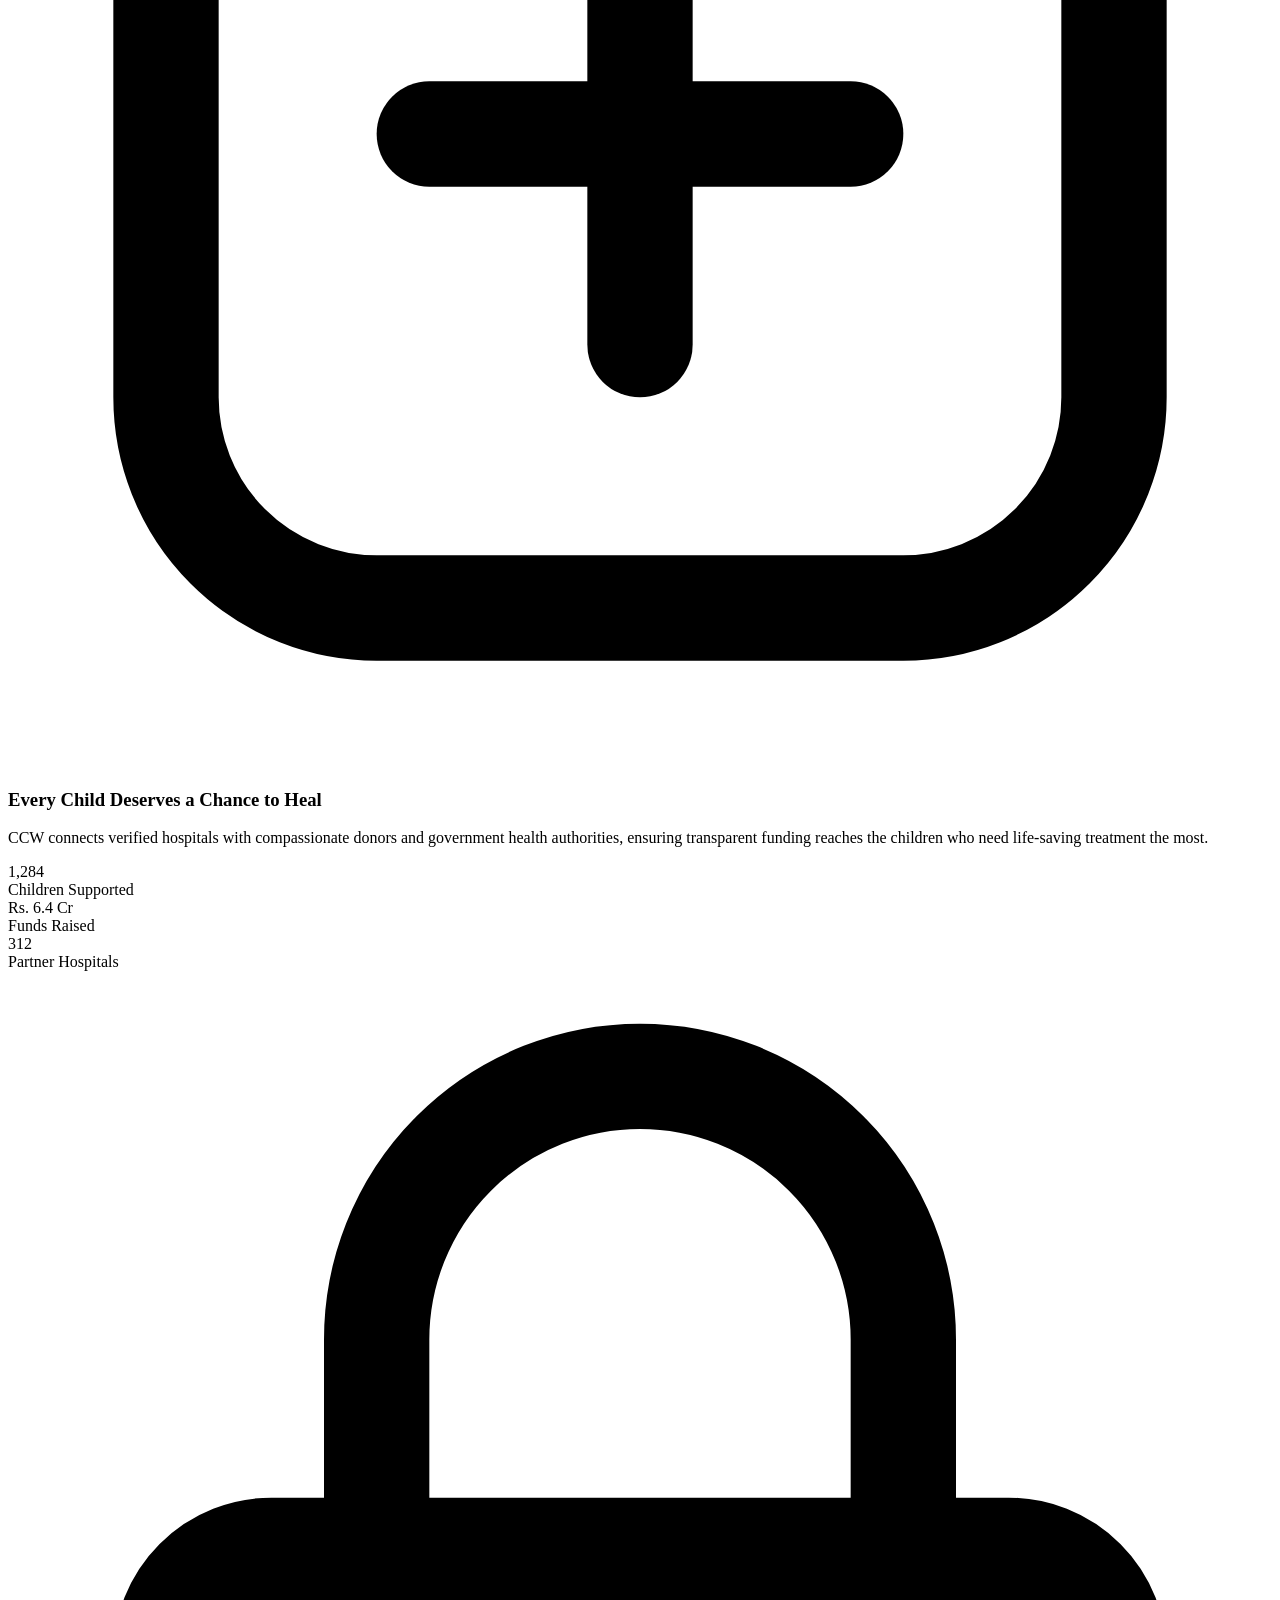
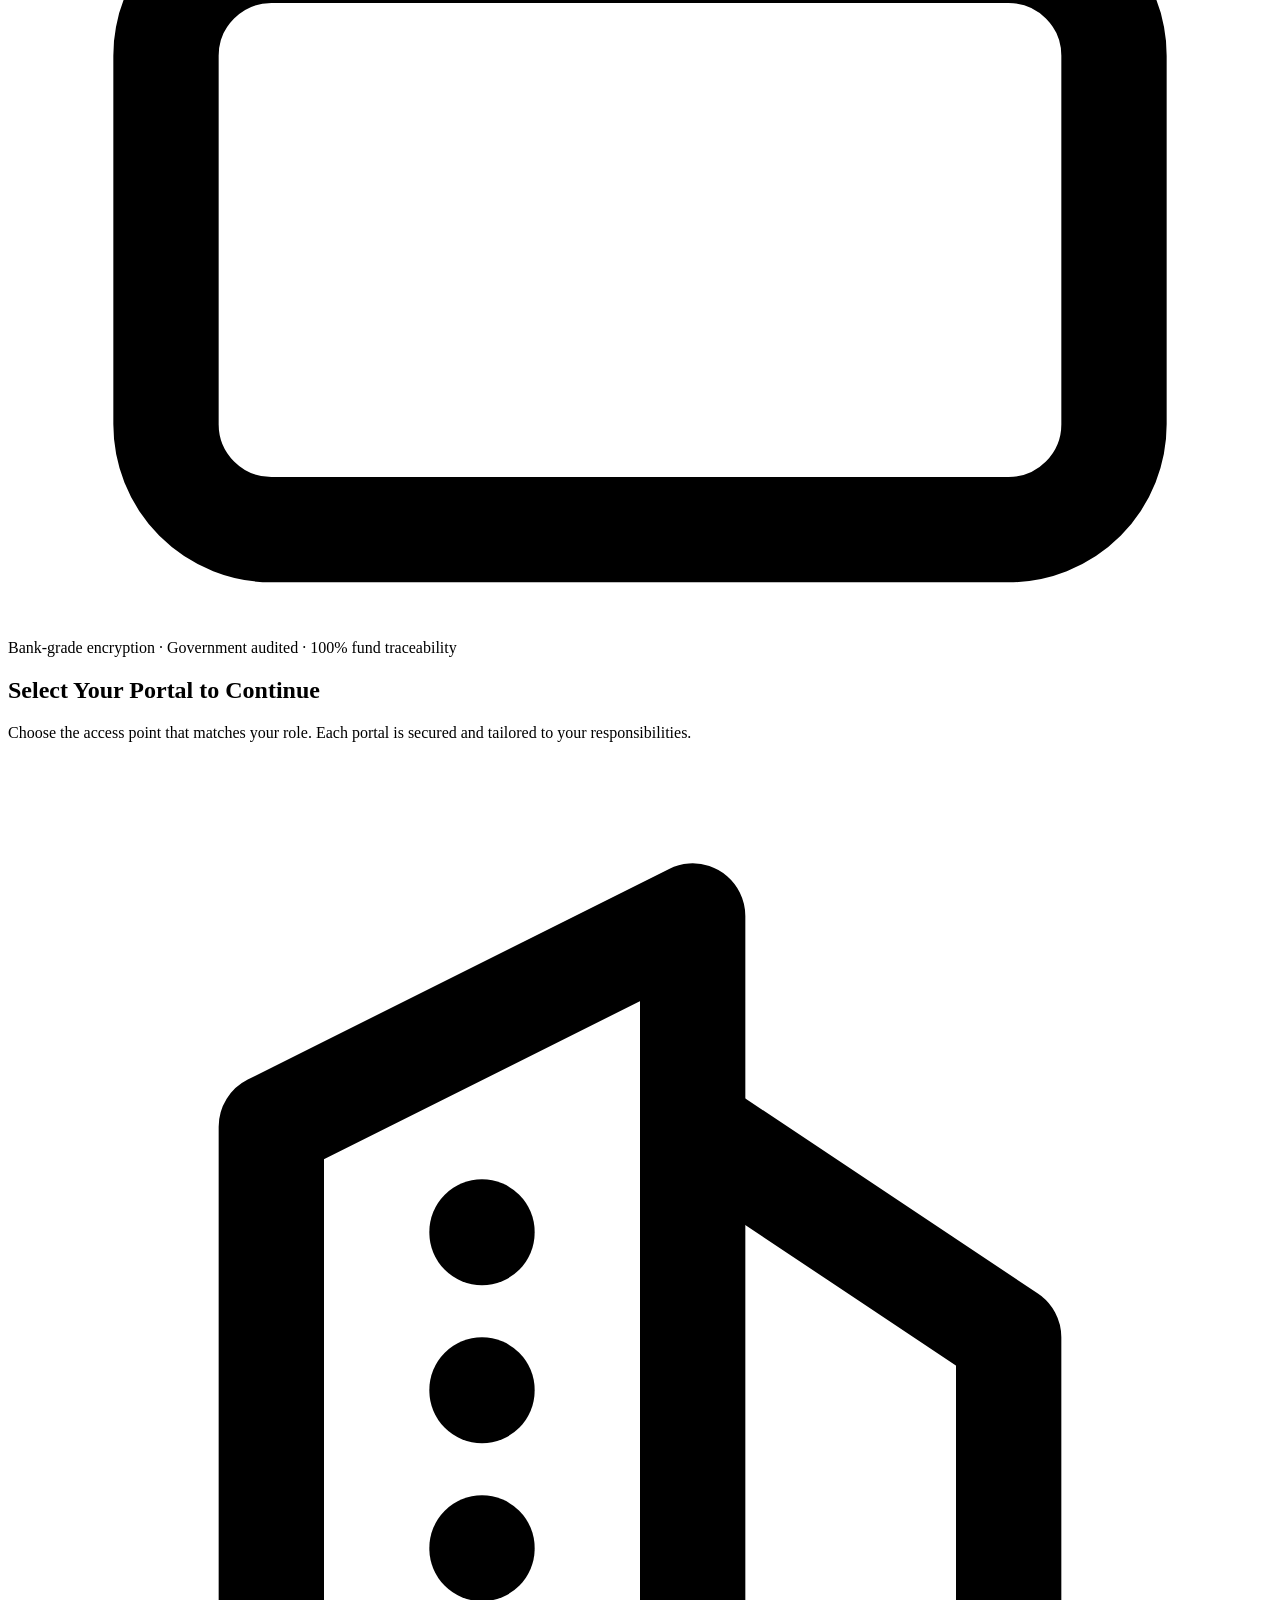
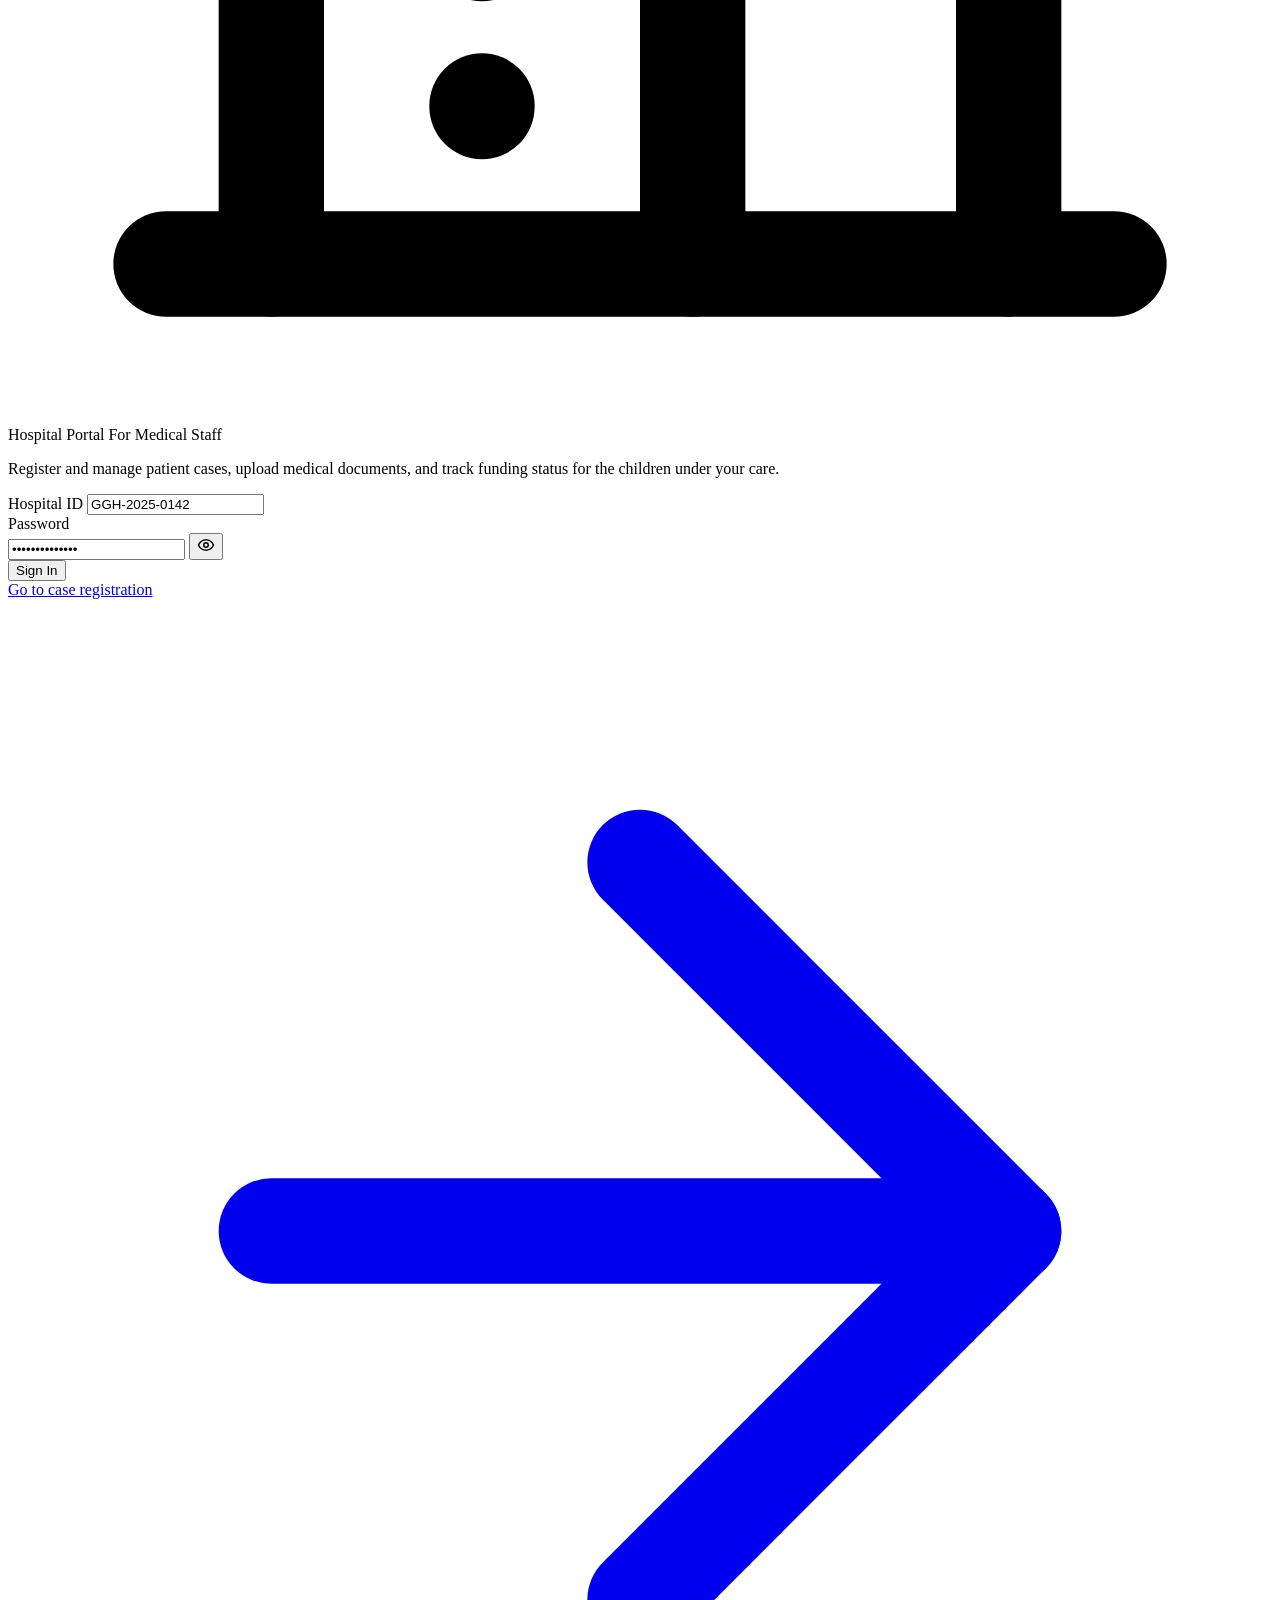
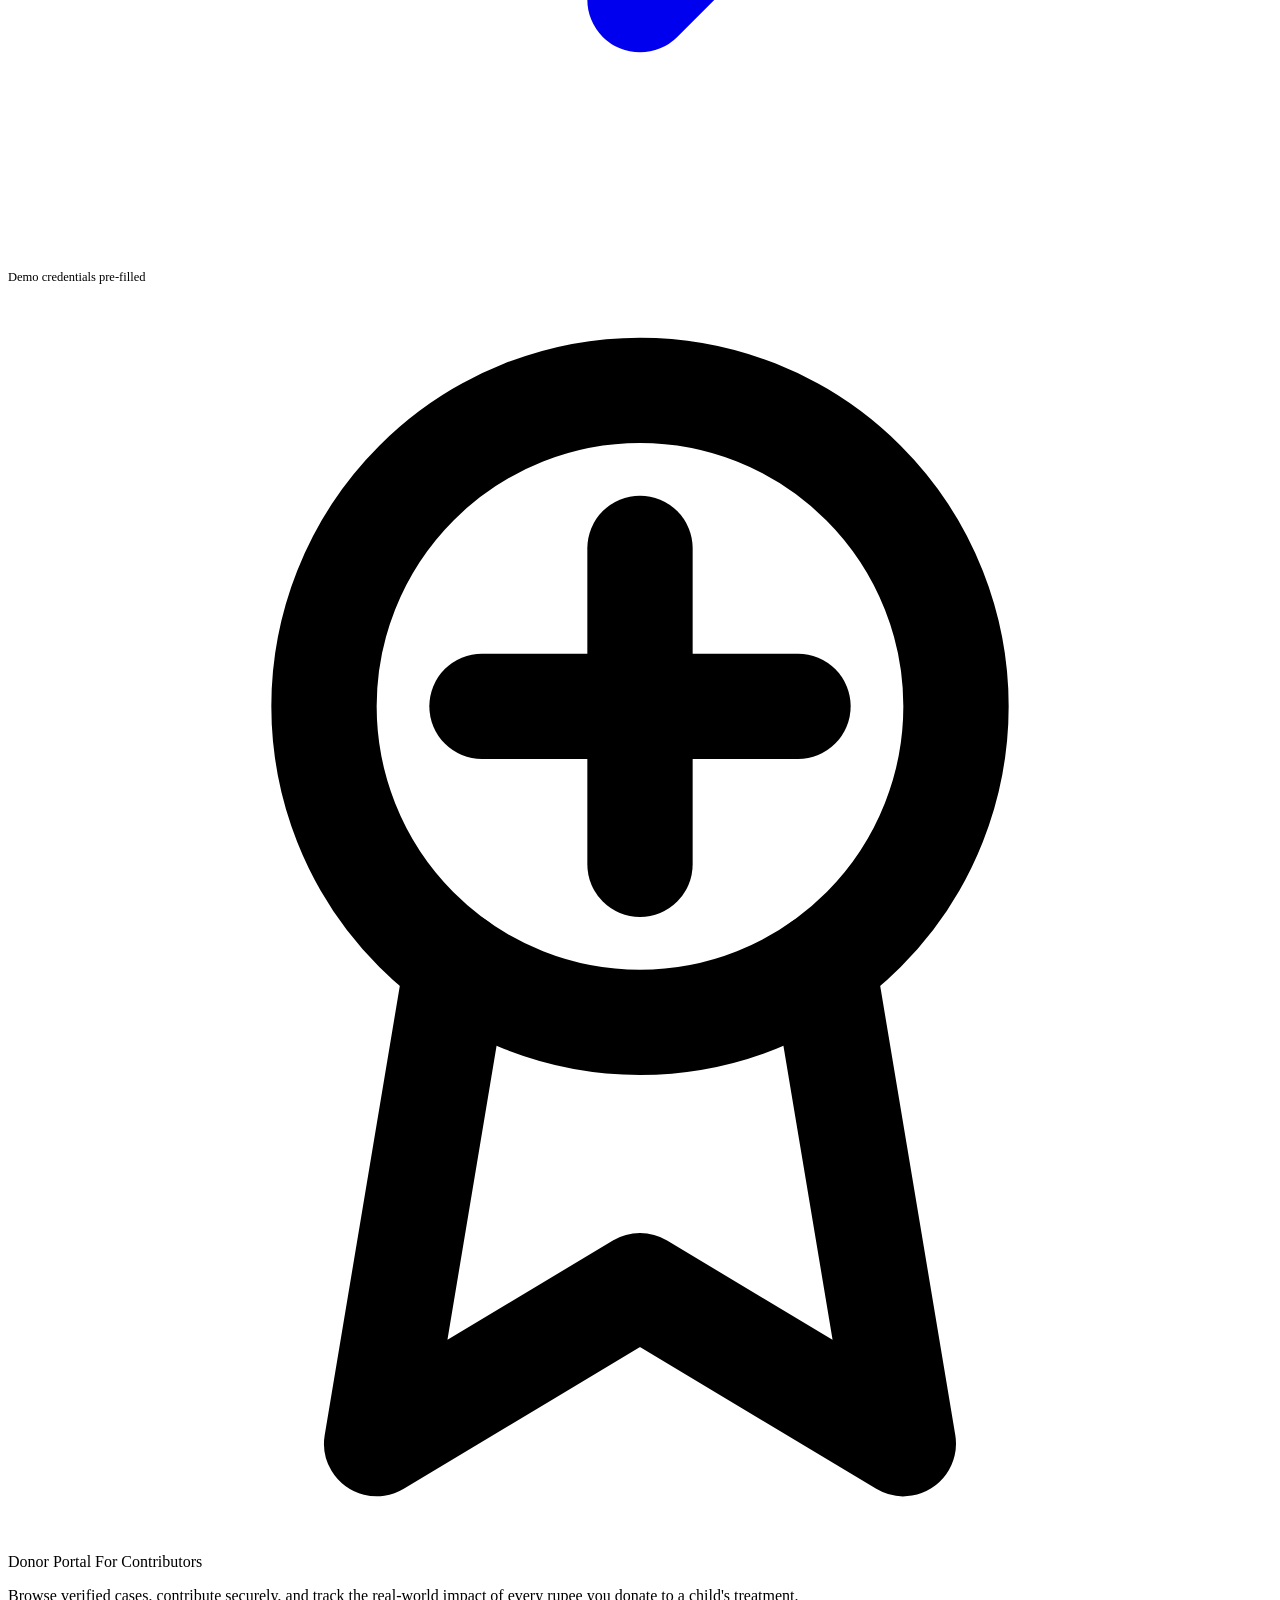
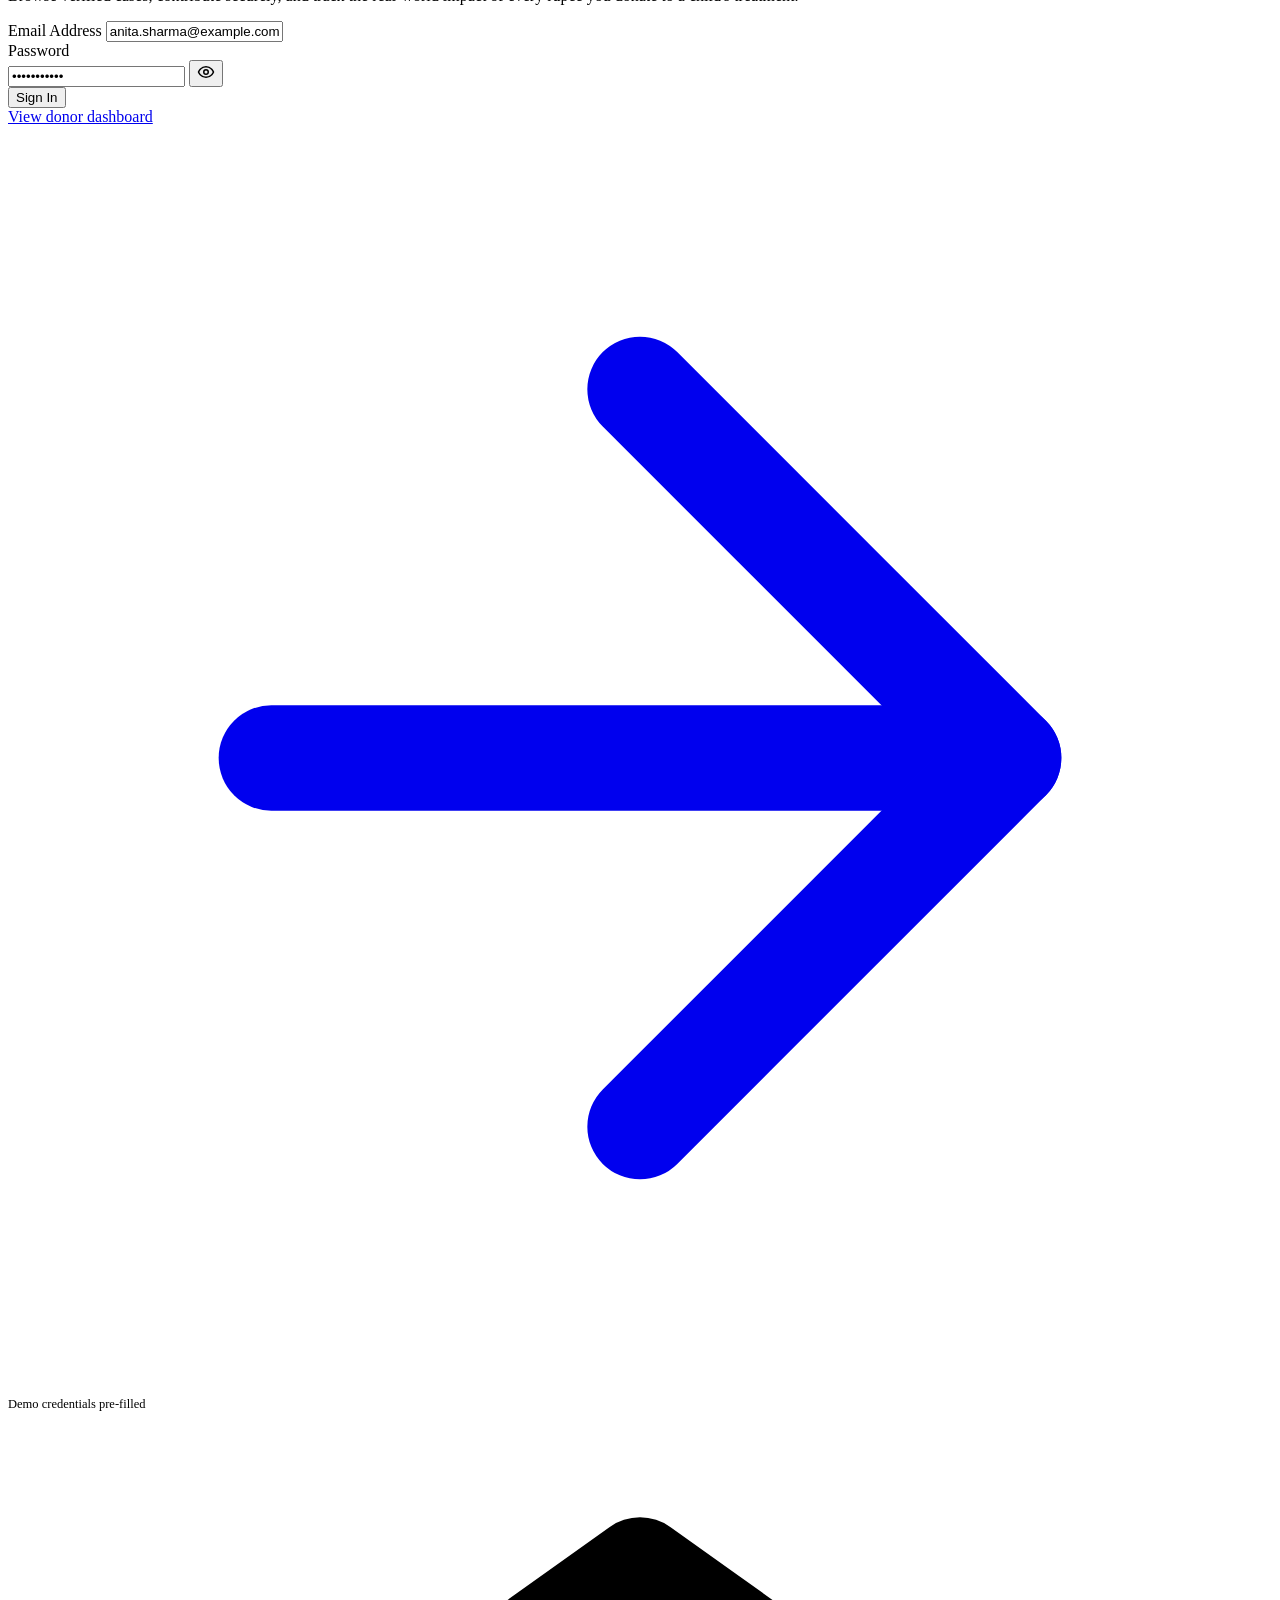
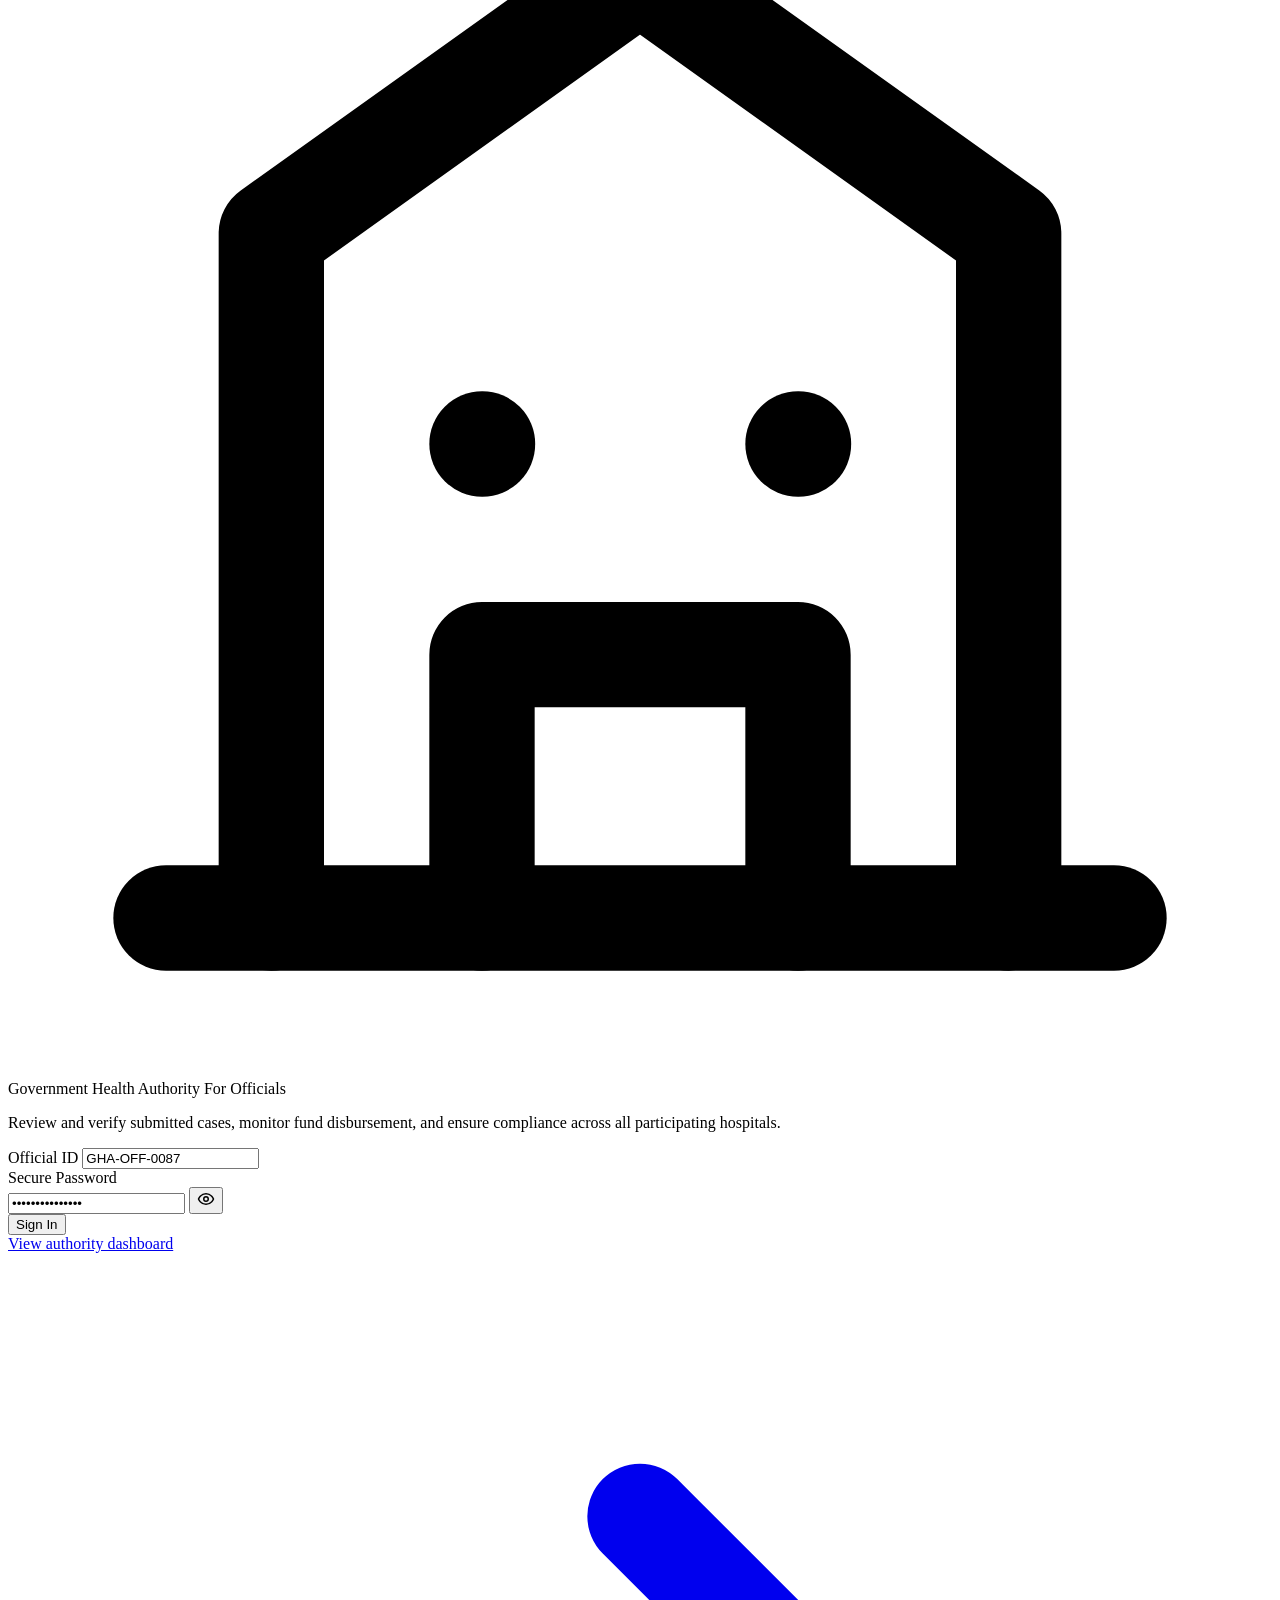
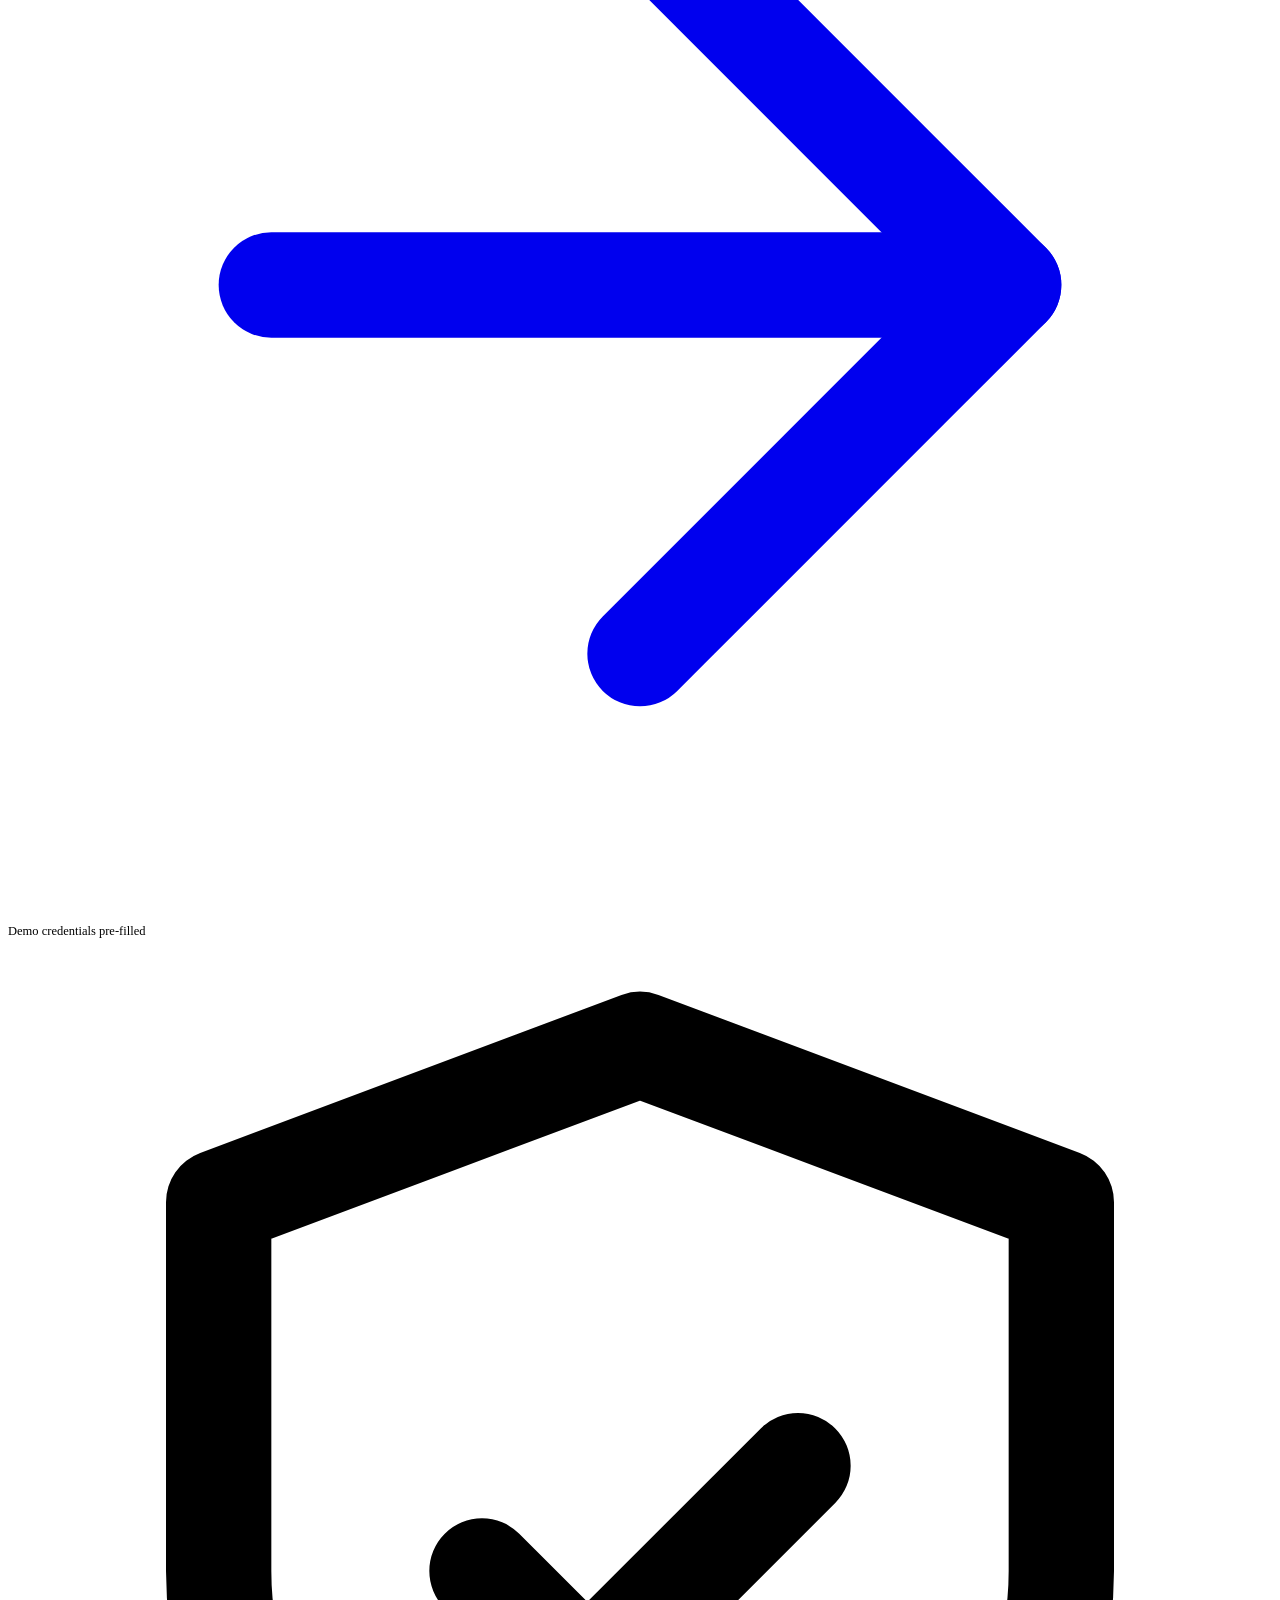
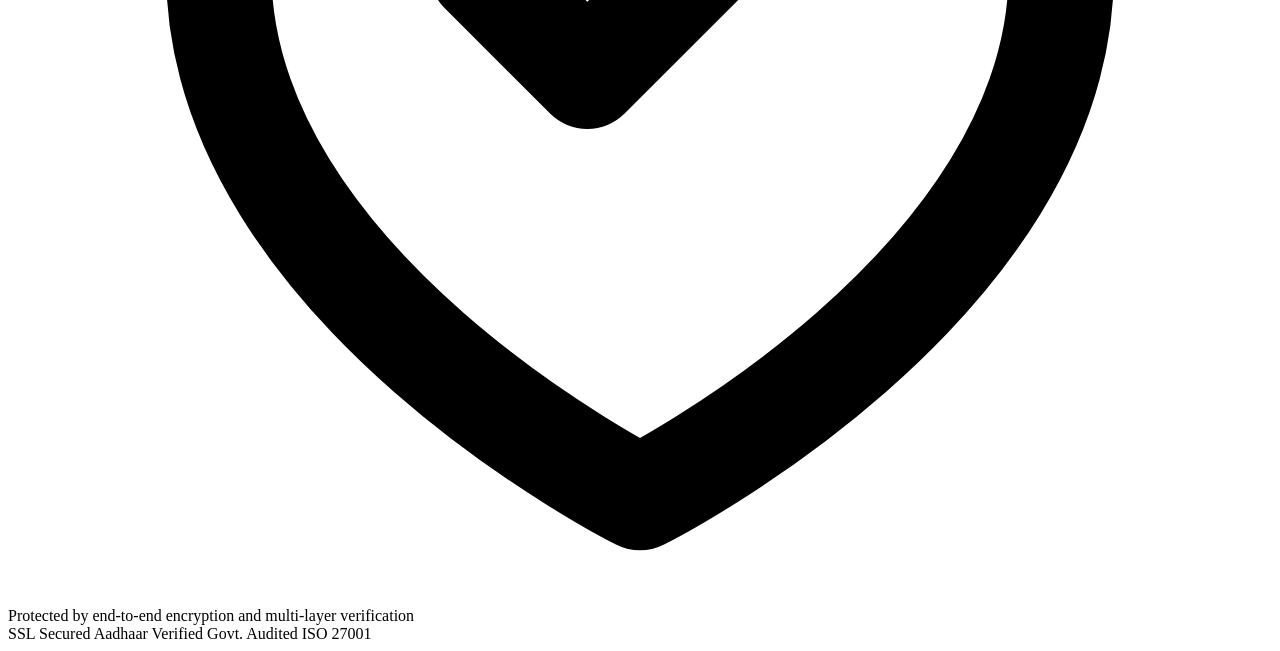
==== commit ed4a214b: "Add files via upload" ====
--- a/index.html
+++ b/index.html
@@ -1,452 +1,203 @@
-<!DOCTYPE html>
-<html lang="en">
-<head>
-<meta charset="UTF-8">
-<meta name="viewport" content="width=device-width, initial-scale=1.0">
-<title>ChildLife — Save Little Lives</title>
-<link rel="stylesheet" href="styles.css">
-<script src="https://sites.super.myninja.ai/_assets/ninja-daytona-script.js"></script>
-</head>
-<body>
-
-<div class="app-shell" id="app-shell">
-
-  <!-- ===== SIDEBAR (desktop / tablet) ===== -->
-  <aside class="sidebar" id="sidebar">
-    <div class="sb-brand">
-      <div class="brand-mark"><svg><use href="#i-heartpulse"/></svg></div>
-      <div>
-        <div class="brand-name">ChildLife</div>
-        <div class="brand-sub">Save Little Lives</div>
-      </div>
-    </div>
-    <div class="sb-section-label">Donor</div>
-    <div class="sb-nav-item" data-go="donor-home"><svg><use href="#i-home"/></svg> Home</div>
-    <div class="sb-nav-item" data-go="donor-dashboard"><svg><use href="#i-receipt"/></svg> Transactions <span class="sb-badge">8</span></div>
-    <div class="sb-nav-item" data-go="donor-cases"><svg><use href="#i-baby"/></svg> Cases</div>
-    <div class="sb-nav-item" data-go="donor-search"><svg><use href="#i-search"/></svg> Search</div>
-    <div class="sb-nav-item" data-go="donor-profile"><svg><use href="#i-user"/></svg> Profile</div>
-    <div class="sb-section-label">Hospital</div>
-    <div class="sb-nav-item" data-go="hosp-home"><svg><use href="#i-hospital"/></svg> Hospital Home</div>
-    <div class="sb-nav-item" data-go="hosp-register"><svg><use href="#i-fileplus"/></svg> Register Case</div>
-    <div class="sb-nav-item" data-go="hosp-profile"><svg><use href="#i-hospital"/></svg> Hospital Profile</div>
-    <div class="sb-section-label">Account</div>
-    <div class="sb-nav-item" data-go="login-screen"><svg><use href="#i-lock"/></svg> Sign Out</div>
-    <div class="sb-footer">
-      <div class="sb-user" onclick="go('donor-profile')">
-        <div class="av">PR</div>
-        <div>
-          <div class="su-name">Priya R.</div>
-          <div class="su-role">Diamond Member</div>
-        </div>
-      </div>
-    </div>
-  </aside>
-
-  <!-- ===== MAIN CONTENT AREA ===== -->
-  <main class="app-main">
-
-  <!-- SVG icon sprite (definitions reused via <use>) -->
-  <svg style="display:none" xmlns="http://www.w3.org/2000/svg">
-    <defs>
-      <symbol id="i-heart" viewBox="0 0 24 24" fill="none" stroke="currentColor" stroke-width="2" stroke-linecap="round" stroke-linejoin="round"><path d="M19 14c1.49-1.46 3-3.21 3-5.5A5.5 5.5 0 0 0 16.5 3c-1.76 0-3 .5-4.5 2-1.5-1.5-2.74-2-4.5-2A5.5 5.5 0 0 0 2 8.5c0 2.29 1.51 4.04 3 5.5l7 7Z"/></symbol>
-      <symbol id="i-heartpulse" viewBox="0 0 24 24" fill="none" stroke="currentColor" stroke-width="2" stroke-linecap="round" stroke-linejoin="round"><path d="M19 14c1.49-1.46 3-3.21 3-5.5A5.5 5.5 0 0 0 16.5 3c-1.76 0-3 .5-4.5 2-1.5-1.5-2.74-2-4.5-2A5.5 5.5 0 0 0 2 8.5c0 2.29 1.51 4.04 3 5.5l7 7Z"/><path d="M3.22 12H9.5l.5-1 2 4.5 2-7 1.5 3.5h5.27"/></symbol>
-      <symbol id="i-bell" viewBox="0 0 24 24" fill="none" stroke="currentColor" stroke-width="2" stroke-linecap="round" stroke-linejoin="round"><path d="M10.268 21a2 2 0 0 0 3.464 0"/><path d="M3.262 15.326A1 1 0 0 0 4 17h16a1 1 0 0 0 .74-1.673C19.41 13.956 18 12.499 18 8A6 6 0 0 0 6 8c0 4.499-1.411 5.956-2.738 7.326"/></symbol>
-      <symbol id="i-home" viewBox="0 0 24 24" fill="none" stroke="currentColor" stroke-width="2" stroke-linecap="round" stroke-linejoin="round"><path d="M15 21v-6a1 1 0 0 0-1-1h-4a1 1 0 0 0-1 1v6"/><path d="m3 10 9-7 9 7v10a1 1 0 0 1-1 1H4a1 1 0 0 1-1-1z"/></symbol>
-      <symbol id="i-user" viewBox="0 0 24 24" fill="none" stroke="currentColor" stroke-width="2" stroke-linecap="round" stroke-linejoin="round"><circle cx="12" cy="8" r="5"/><path d="M20 21a8 8 0 1 0-16 0"/></symbol>
-      <symbol id="i-search" viewBox="0 0 24 24" fill="none" stroke="currentColor" stroke-width="2" stroke-linecap="round" stroke-linejoin="round"><circle cx="11" cy="11" r="8"/><path d="m21 21-4.3-4.3"/></symbol>
-      <symbol id="i-wallet" viewBox="0 0 24 24" fill="none" stroke="currentColor" stroke-width="2" stroke-linecap="round" stroke-linejoin="round"><path d="M19 7V5a2 2 0 0 0-2-2H5a2 2 0 0 0-2 2v14a2 2 0 0 0 2 2h14a2 2 0 0 0 2-2v-2"/><path d="M3 7h16a2 2 0 0 1 2 2v6a2 2 0 0 1-2 2H3z"/><circle cx="16" cy="12" r="1"/></symbol>
-      <symbol id="i-receipt" viewBox="0 0 24 24" fill="none" stroke="currentColor" stroke-width="2" stroke-linecap="round" stroke-linejoin="round"><path d="M4 2v20l2-1 2 1 2-1 2 1 2-1 2 1 2-1 2 1V2l-2 1-2-1-2 1-2-1-2 1-2-1-2 1Z"/><path d="M8 7h8"/><path d="M8 11h8"/><path d="M8 15h5"/></symbol>
-      <symbol id="i-baby" viewBox="0 0 24 24" fill="none" stroke="currentColor" stroke-width="2" stroke-linecap="round" stroke-linejoin="round"><path d="M9 12h.01"/><path d="M15 12h.01"/><path d="M10 16c.5.3 1.2.5 2 .5s1.5-.2 2-.5"/><path d="M19 6.3a9 9 0 0 1 1.8 3.9 2 2 0 0 1 0 3.6 9 9 0 0 1-17.6 0 2 2 0 0 1 0-3.6A9 9 0 0 1 12 3c2 0 4 .5 5.5 1.5"/><path d="M12 3a3 3 0 0 0-3 3"/></symbol>
-      <symbol id="i-chart" viewBox="0 0 24 24" fill="none" stroke="currentColor" stroke-width="2" stroke-linecap="round" stroke-linejoin="round"><path d="M3 3v16a2 2 0 0 0 2 2h16"/><path d="M7 16l4-4 3 3 5-6"/></symbol>
-      <symbol id="i-back" viewBox="0 0 24 24" fill="none" stroke="currentColor" stroke-width="2.2" stroke-linecap="round" stroke-linejoin="round"><path d="m15 18-6-6 6-6"/></symbol>
-      <symbol id="i-sliders" viewBox="0 0 24 24" fill="none" stroke="currentColor" stroke-width="2" stroke-linecap="round" stroke-linejoin="round"><line x1="4" x2="4" y1="21" y2="14"/><line x1="4" x2="4" y1="10" y2="3"/><line x1="12" x2="12" y1="21" y2="12"/><line x1="12" x2="12" y1="8" y2="3"/><line x1="20" x2="20" y1="21" y2="16"/><line x1="20" x2="20" y1="12" y2="3"/><line x1="2" x2="6" y1="14" y2="14"/><line x1="10" x2="14" y1="8" y2="8"/><line x1="18" x2="22" y1="16" y2="16"/></symbol>
-      <symbol id="i-check" viewBox="0 0 24 24" fill="none" stroke="currentColor" stroke-width="2.5" stroke-linecap="round" stroke-linejoin="round"><path d="M20 6 9 17l-5-5"/></symbol>
-      <symbol id="i-clock" viewBox="0 0 24 24" fill="none" stroke="currentColor" stroke-width="2" stroke-linecap="round" stroke-linejoin="round"><circle cx="12" cy="12" r="9"/><path d="M12 7v5l3 3"/></symbol>
-      <symbol id="i-lock" viewBox="0 0 24 24" fill="none" stroke="currentColor" stroke-width="2" stroke-linecap="round" stroke-linejoin="round"><rect width="18" height="11" x="3" y="11" rx="2"/><path d="M7 11V7a5 5 0 0 1 10 0v4"/></symbol>
-      <symbol id="i-mail" viewBox="0 0 24 24" fill="none" stroke="currentColor" stroke-width="2" stroke-linecap="round" stroke-linejoin="round"><rect width="20" height="16" x="2" y="4" rx="2"/><path d="m22 7-8.97 5.7a1.94 1.94 0 0 1-2.06 0L2 7"/></symbol>
-      <symbol id="i-phone" viewBox="0 0 24 24" fill="none" stroke="currentColor" stroke-width="2" stroke-linecap="round" stroke-linejoin="round"><path d="M22 16.92v3a2 2 0 0 1-2.18 2 19.79 19.79 0 0 1-8.63-3.07 19.5 19.5 0 0 1-6-6 19.79 19.79 0 0 1-3.07-8.67A2 2 0 0 1 4.11 2h3a2 2 0 0 1 2 1.72c.13.96.36 1.9.7 2.81a2 2 0 0 1-.45 2.11L8.09 9.91a16 16 0 0 0 6 6l1.27-1.27a2 2 0 0 1 2.11-.45c.91.34 1.85.57 2.81.7A2 2 0 0 1 22 16.92Z"/></symbol>
-      <symbol id="i-id" viewBox="0 0 24 24" fill="none" stroke="currentColor" stroke-width="2" stroke-linecap="round" stroke-linejoin="round"><rect width="18" height="11" x="3" y="4" rx="2"/><circle cx="9" cy="9.5" r="1.5"/><path d="M5 14h14"/><path d="M14 8h3"/><path d="M14 11h3"/></symbol>
-      <symbol id="i-cake" viewBox="0 0 24 24" fill="none" stroke="currentColor" stroke-width="2" stroke-linecap="round" stroke-linejoin="round"><path d="M20 21v-8a2 2 0 0 0-2-2H6a2 2 0 0 0-2 2v8"/><path d="M4 16s.5-1 2-1 2.5 2 4 2 2.5-2 4-2 2.5 2 4 2 2-1 2-1"/><path d="M2 21h20"/><path d="M7 8v3"/><path d="M12 8v3"/><path d="M17 8v3"/><path d="M7 4h.01"/><path d="M12 4h.01"/><path d="M17 4h.01"/></symbol>
-      <symbol id="i-medal" viewBox="0 0 24 24" fill="none" stroke="currentColor" stroke-width="2" stroke-linecap="round" stroke-linejoin="round"><path d="M7.21 15 2.66 7.14a2 2 0 0 1 .13-2.2L4.4 2.8A2 2 0 0 1 6 2h12a2 2 0 0 1 1.6.8l1.6 2.14a2 2 0 0 1 .14 2.2L16.79 15"/><path d="M11 20 7 16"/><path d="M13 20l4-4"/><circle cx="12" cy="16" r="6"/></symbol>
-      <symbol id="i-edit" viewBox="0 0 24 24" fill="none" stroke="currentColor" stroke-width="2" stroke-linecap="round" stroke-linejoin="round"><path d="M11 4H4a2 2 0 0 0-2 2v14a2 2 0 0 0 2 2h14a2 2 0 0 0 2-2v-7"/><path d="M18.5 2.5a2.12 2.12 0 0 1 3 3L12 15l-4 1 1-4Z"/></symbol>
-      <symbol id="i-hospital" viewBox="0 0 24 24" fill="none" stroke="currentColor" stroke-width="2" stroke-linecap="round" stroke-linejoin="round"><path d="M12 6v4"/><path d="M14 14h-4"/><path d="M14 18h-4"/><path d="M14 8h-4"/><path d="M18 12h2a2 2 0 0 1 2 2v8H2V8h4"/><path d="M2 8V6a2 2 0 0 1 2-2h16a2 2 0 0 1 2 2v2"/><path d="M6 12h.01"/><path d="M6 16h.01"/><path d="M6 20h.01"/><path d="M18 16h.01"/><path d="M18 20h.01"/><path d="M18 8v12"/></symbol>
-      <symbol id="i-fileplus" viewBox="0 0 24 24" fill="none" stroke="currentColor" stroke-width="2" stroke-linecap="round" stroke-linejoin="round"><path d="M15 2H6a2 2 0 0 0-2 2v16a2 2 0 0 0 2 2h12a2 2 0 0 0 2-2V7Z"/><path d="M14 2v5h5"/><path d="M9 13h6"/><path d="M12 10v6"/></symbol>
-      <symbol id="i-clip" viewBox="0 0 24 24" fill="none" stroke="currentColor" stroke-width="2" stroke-linecap="round" stroke-linejoin="round"><path d="m21.44 11.05-9.19 9.19a6 6 0 0 1-8.49-8.49l8.57-8.57A4 4 0 1 1 18 8.84l-8.59 8.57a2 2 0 0 1-2.83-2.83l8.49-8.48"/></symbol>
-      <symbol id="i-doc" viewBox="0 0 24 24" fill="none" stroke="currentColor" stroke-width="2" stroke-linecap="round" stroke-linejoin="round"><path d="M15 2H6a2 2 0 0 0-2 2v16a2 2 0 0 0 2 2h12a2 2 0 0 0 2-2V7Z"/><path d="M14 2v5h5"/><path d="M8 13h8"/><path d="M8 17h8"/><path d="M8 9h2"/></symbol>
-      <symbol id="i-arrow-right" viewBox="0 0 24 24" fill="none" stroke="currentColor" stroke-width="2" stroke-linecap="round" stroke-linejoin="round"><path d="M5 12h14"/><path d="m12 5 7 7-7 7"/></symbol>
-      <symbol id="i-shield" viewBox="0 0 24 24" fill="none" stroke="currentColor" stroke-width="2" stroke-linecap="round" stroke-linejoin="round"><path d="M20 13c0 5-3.5 7.5-7.66 8.95a1 1 0 0 1-.67-.01C7.5 20.5 4 18 4 13V6a1 1 0 0 1 1-1c2 0 4.5-1.2 6.24-2.72a1.17 1.17 0 0 1 1.52 0C14.51 3.81 17 5 19 5a1 1 0 0 1 1 1Z"/><path d="m9 12 2 2 4-4"/></symbol>
-      <symbol id="i-plus" viewBox="0 0 24 24" fill="none" stroke="currentColor" stroke-width="2" stroke-linecap="round" stroke-linejoin="round"><path d="M5 12h14"/><path d="M12 5v14"/></symbol>
-      <symbol id="i-coins" viewBox="0 0 24 24" fill="none" stroke="currentColor" stroke-width="2" stroke-linecap="round" stroke-linejoin="round"><circle cx="8" cy="8" r="6"/><path d="M18.09 10.37A6 6 0 1 1 10.34 18"/><path d="M7 6h1v4"/><path d="m16.71 13.88.7.71-2.82 2.82"/></symbol>
-      <symbol id="i-droplet" viewBox="0 0 24 24" fill="none" stroke="currentColor" stroke-width="2" stroke-linecap="round" stroke-linejoin="round"><path d="M12 22a7 7 0 0 0 7-7c0-2-1-3.9-3-5.5s-3.5-4-4-6.5c-.5 2.5-2 4.9-4 6.5C8 11.1 7 13 7 15a7 7 0 0 0 7 7"/></symbol>
-      <symbol id="i-brain" viewBox="0 0 24 24" fill="none" stroke="currentColor" stroke-width="2" stroke-linecap="round" stroke-linejoin="round"><path d="M12 5a3 3 0 1 0-5.997.142 4 4 0 0 0-2.526 5.77 4 4 0 0 0 .556 6.588A4 4 0 1 0 12 18Z"/><path d="M12 5a3 3 0 1 1 5.997.142 4 4 0 0 1 2.526 5.77 4 4 0 0 1-.556 6.588A4 4 0 1 1 12 18Z"/></symbol>
-      <symbol id="i-lungs" viewBox="0 0 24 24" fill="none" stroke="currentColor" stroke-width="2" stroke-linecap="round" stroke-linejoin="round"><path d="M6.081 20c1.612 0 2.919-1.335 2.919-2.98V5.402A1.4 1.4 0 0 0 7.6 4H6.4A1.4 1.4 0 0 0 5 5.4v8.697"/><path d="M17.919 20c-1.612 0-2.919-1.335-2.919-2.98V5.402A1.4 1.4 0 0 1 16.4 4h1.2a1.4 1.4 0 0 1 1.4 1.4v8.697"/><path d="M12 4v9"/><path d="M12 9a2 2 0 0 0-2-2"/></symbol>
-      <symbol id="i-eye" viewBox="0 0 24 24" fill="none" stroke="currentColor" stroke-width="2" stroke-linecap="round" stroke-linejoin="round"><path d="M2.062 12.348a1 1 0 0 1 0-.696 10.75 10.75 0 0 1 19.876 0 1 1 0 0 1 0 .696 10.75 10.75 0 0 1-19.876 0"/><circle cx="12" cy="12" r="3"/></symbol>
-      <symbol id="i-activity" viewBox="0 0 24 24" fill="none" stroke="currentColor" stroke-width="2" stroke-linecap="round" stroke-linejoin="round"><path d="M22 12h-2.48a2 2 0 0 0-1.93 1.46l-2.35 8.36a.25.25 0 0 1-.48 0L9.24 2.18a.25.25 0 0 0-.48 0l-2.35 8.36A2 2 0 0 1 4.49 12H2"/></symbol>
-      <symbol id="i-ribbon" viewBox="0 0 24 24" fill="none" stroke="currentColor" stroke-width="2" stroke-linecap="round" stroke-linejoin="round"><circle cx="12" cy="8" r="6"/><path d="M9.5 13.5 7 21l5-3 5 3-2.5-7.5"/></symbol>
-      <symbol id="i-diamond" viewBox="0 0 24 24" fill="none" stroke="currentColor" stroke-width="2" stroke-linecap="round" stroke-linejoin="round"><path d="M2.7 10.3a2.4 2.4 0 0 0 0 3.4l7.6 7.6a2.4 2.4 0 0 0 3.4 0l7.6-7.6a2.4 2.4 0 0 0 0-3.4l-7.6-7.6a2.4 2.4 0 0 0-3.4 0Z"/><path d="M14.5 4.5 12 7 9.5 4.5"/><path d="M12 7 7.5 11.5 12 16l4.5-4.5Z"/></symbol>
-      <symbol id="i-logout" viewBox="0 0 24 24" fill="none" stroke="currentColor" stroke-width="2" stroke-linecap="round" stroke-linejoin="round"><path d="M9 21H5a2 2 0 0 1-2-2V5a2 2 0 0 1 2-2h4"/><path d="m16 17 5-5-5-5"/><path d="M21 12H9"/></symbol>
-    </defs>
-  </svg>
-
-  <!-- ============ LOGIN ============ -->
-  <section class="screen active" id="login-screen">
-    <div class="login-wrap">
-      <div class="login-hero">
-        <div class="login-mark"><svg><use href="#i-heartpulse"/></svg></div>
-        <h1>ChildLife</h1>
-        <div class="sub">Save Little Lives</div>
-        <div class="motto"><div class="line1">Hope Begins With You</div><div class="line2">Your contribution can bring lasting change.</div></div>
-      </div>
-
-      <div class="card">
-        <div class="card-head">
-          <div class="ch-ic"><svg><use href="#i-user"/></svg></div>
-          <div><h3>Donor Login</h3><p>Welcome back. Please sign in to continue.</p></div>
-        </div>
-        <div class="field">
-          <label>Email or Phone Number</label>
-          <div class="input-wrap"><span class="lead"><svg><use href="#i-mail"/></svg></span>
-            <input class="input" type="text" placeholder="priya@gmail.com" value="priya@gmail.com"></div>
-        </div>
-        <div class="field">
-          <label>Password</label>
-          <div class="input-wrap"><span class="lead"><svg><use href="#i-lock"/></svg></span>
-            <input class="input" type="password" placeholder="••••••••" value="donor123"></div>
-        </div>
-        <div class="row-between">
-          <label class="check"><input type="checkbox" checked> Remember me</label>
-          <a class="link" href="javascript:void(0)" onclick="toast('Password reset link sent to your email')">Forgot Password?</a>
-        </div>
-        <button class="btn btn-primary" onclick="go('donor-home')"><svg><use href="#i-lock"/></svg> Login</button>
-        <div class="divider">OR</div>
-        <button class="btn btn-outline" onclick="toast('Registration form would open here')"><svg><use href="#i-user"/></svg> New Donor? Register</button>
-      </div>
-
-      <div class="card">
-        <div class="card-head">
-          <div class="ch-ic"><svg><use href="#i-hospital"/></svg></div>
-          <div><h3>Hospital Login</h3><p>Secure access for authorized hospitals.</p></div>
-        </div>
-        <div class="field">
-          <label>Hospital Name</label>
-          <div class="input-wrap"><span class="lead"><svg><use href="#i-hospital"/></svg></span>
-            <input class="input" type="text" placeholder="Govt. General Hospital" value="Govt. General Hospital"></div>
-        </div>
-        <div class="field">
-          <label>Password</label>
-          <div class="input-wrap"><span class="lead"><svg><use href="#i-lock"/></svg></span>
-            <input class="input" type="password" placeholder="••••••••" value="hospital123"></div>
-        </div>
-        <button class="btn btn-primary" onclick="go('hosp-home')"><svg><use href="#i-lock"/></svg> Login</button>
-        <div class="note"><div class="shield-row"><svg><use href="#i-shield"/></svg> <b>Authorized Hospitals Only</b></div>Your data is encrypted and protected.</div>
-      </div>
-    </div>
-  </section>
-
-  <!-- ============ DONOR HOME ============ -->
-  <section class="screen" id="donor-home">
-    <div class="app-header">
-      <div class="status-bar on-dark"><span>9:41</span><span class="sb-right"><svg><use href="#i-bell"/></svg> <span class="signal"><span></span><span></span><span></span><span></span></span> <span class="battery"><span class="batt-body"><span class="batt-fill"></span></span></span></span></div>
-      <div class="ah-top">
-        <div class="brand"><div class="brand-mark"><svg><use href="#i-heartpulse"/></svg></div><span class="brand-name">ChildLife</span></div>
-        <button class="icon-btn" onclick="toast('No new notifications')"><svg><use href="#i-bell"/></svg><span class="dot"></span></button>
-      </div>
-      <div class="ah-greet"><h2>Welcome, Donor</h2><p>Hope Begins With You</p></div>
-    </div>
-
-    <div class="floating">
-      <div class="greet-banner">
-        <div class="gb-ic"><svg><use href="#i-heart"/></svg></div>
-        <div class="gb-txt"><p>Your contribution can bring lasting change</p><b>Together we've supported 120+ children</b></div>
-      </div>
-
-      <div class="tiles">
-        <div class="tile" onclick="go('donor-dashboard')">
-          <div class="tile-ic r1"><svg><use href="#i-receipt"/></svg></div>
-          <div class="tile-name">Transaction<br>History</div><div class="tile-sub">View all donations</div>
-        </div>
-        <div class="tile" onclick="go('donor-profile')">
-          <div class="tile-ic r2"><svg><use href="#i-user"/></svg></div>
-          <div class="tile-name">Profile</div><div class="tile-sub">Your account</div>
-        </div>
-        <div class="tile" onclick="go('donor-cases')">
-          <div class="tile-ic r1"><svg><use href="#i-baby"/></svg></div>
-          <div class="tile-name">Cases</div><div class="tile-sub">Children needing help</div>
-        </div>
-        <div class="tile" onclick="go('donor-search')">
-          <div class="tile-ic r2"><svg><use href="#i-search"/></svg></div>
-          <div class="tile-name">Search</div><div class="tile-sub">Find by disease</div>
-        </div>
-      </div>
-
-      <div class="impact">
-        <h4><svg><use href="#i-chart"/></svg> Your Impact</h4>
-        <div class="impact-stats">
-          <div class="is"><div class="n">32</div><div class="l">DONATIONS</div></div>
-          <div class="is"><div class="n">₹48.7K</div><div class="l">CONTRIBUTED</div></div>
-          <div class="is"><div class="n">1,250</div><div class="l">POINTS</div></div>
-        </div>
-      </div>
-    </div>
-
-    <div id="nav-donor-home"></div>
-  </section>
-
-  <!-- ============ DONOR DASHBOARD ============ -->
-  <section class="screen" id="donor-dashboard">
-    <div class="page-header">
-      <div class="status-bar on-dark" style="padding:8px 0 0"><span>9:41</span><span class="sb-right"><span class="signal"><span></span><span></span><span></span><span></span></span> <span class="battery"><span class="batt-body"><span class="batt-fill"></span></span></span></span></div>
-      <div style="display:flex;align-items:center;gap:10px;width:100%;margin-top:6px;">
-        <div class="ph-back" onclick="go('donor-home')"><svg><use href="#i-back"/></svg></div>
-        <h3>Transaction History</h3>
-        <div class="ph-action" onclick="toast('Filter options')"><svg><use href="#i-sliders"/></svg></div>
-      </div>
-    </div>
-
-    <div class="content">
-      <div class="stats-row">
-        <div class="stat-box b1"><div class="sb-ic"><svg><use href="#i-receipt"/></svg></div><div class="num">32</div><div class="lbl">TOTAL<br>DONATIONS</div></div>
-        <div class="stat-box b2"><div class="sb-ic"><svg><use href="#i-coins"/></svg></div><div class="num">₹48.7K</div><div class="lbl">TOTAL<br>AMOUNT</div></div>
-        <div class="stat-box b3"><div class="sb-ic"><svg><use href="#i-medal"/></svg></div><div class="num">1,250</div><div class="lbl">DONATION<br>POINTS</div></div>
-      </div>
-
-      <div class="searchbar"><svg><use href="#i-search"/></svg>
-        <input type="text" id="txn-search" placeholder="Search transactions..." oninput="filterTxn()"></div>
-
-      <div class="section-title"><svg><use href="#i-receipt"/></svg> All Transactions <span class="st-extra" id="txn-count">8 records</span></div>
-      <div id="txn-list"></div>
-    </div>
-    <div id="nav-donor-dashboard"></div>
-  </section>
-
-  <!-- ============ DONOR PROFILE ============ -->
-  <section class="screen" id="donor-profile">
-    <div class="profile-head">
-      <div class="status-bar on-dark" style="padding:8px 20px 0;justify-content:space-between"><span>9:41</span><span class="sb-right"><span class="signal"><span></span><span></span><span></span><span></span></span> <span class="battery"><span class="batt-body"><span class="batt-fill"></span></span></span></span></div>
-      <div class="pa"><svg><use href="#i-user"/></svg></div>
-      <div class="pn">Priya R.</div>
-      <div class="member-pill"><svg><use href="#i-diamond"/></svg> Diamond Member</div>
-    </div>
-
-    <div class="content" style="padding-top:20px">
-      <div class="pstats">
-        <div class="ps"><div class="n">32</div><div class="l">DONATIONS</div></div>
-        <div class="ps"><div class="n">₹48,750</div><div class="l">AMOUNT</div></div>
-        <div class="ps"><div class="n">1,250</div><div class="l">POINTS</div></div>
-      </div>
-
-      <div class="upgrade">
-        <div class="ut"><svg><use href="#i-medal"/></svg> Next: Platinum Hero</div>
-        <div class="us">750 more points to unlock Platinum tier</div>
-        <div class="pbar"><div class="pf" style="width:62%"></div></div>
-        <div class="upct">1,250 / 2,000 pts · 62%</div>
-      </div>
-
-      <div class="info-card">
-        <div class="info-row"><span class="il"><svg><use href="#i-id"/></svg> Donor ID</span><span class="iv">DONDHD2580</span></div>
-        <div class="info-row"><span class="il"><svg><use href="#i-mail"/></svg> Email</span><span class="iv">priya@gmail.com</span></div>
-        <div class="info-row"><span class="il"><svg><use href="#i-phone"/></svg> Mobile</span><span class="iv">+91 98765-53210</span></div>
-        <div class="info-row"><span class="il"><svg><use href="#i-cake"/></svg> Member Since</span><span class="iv">Jan 2024</span></div>
-        <div class="info-row"><span class="il"><svg><use href="#i-medal"/></svg> Tier</span><span class="iv">Diamond</span></div>
-      </div>
-
-      <button class="btn btn-primary" onclick="toast('Edit profile form would open here')"><svg><use href="#i-edit"/></svg> Edit Profile</button>
-    </div>
-    <div id="nav-donor-profile"></div>
-  </section>
-
-  <!-- ============ DONOR CASES ============ -->
-  <section class="screen" id="donor-cases">
-    <div class="page-header">
-      <div class="status-bar on-dark" style="padding:8px 0 0"><span>9:41</span><span class="sb-right"><span class="signal"><span></span><span></span><span></span><span></span></span> <span class="battery"><span class="batt-body"><span class="batt-fill"></span></span></span></span></div>
-      <div style="display:flex;align-items:center;gap:10px;width:100%;margin-top:6px;">
-        <div class="ph-back" onclick="go('donor-home')"><svg><use href="#i-back"/></svg></div>
-        <h3>Children Needing Help</h3>
-        <div class="ph-action" onclick="toast('Filter & sort')"><svg><use href="#i-sliders"/></svg></div>
-      </div>
-    </div>
-
-    <div class="content">
-      <div class="searchbar"><svg><use href="#i-search"/></svg>
-        <input type="text" placeholder="Search by child name..." oninput="filterCases(this.value)"></div>
-
-      <div class="pills">
-        <div class="pill active" onclick="filterByDisease(this,'All')">All</div>
-        <div class="pill" onclick="filterByDisease(this,'Heart Disease')">Heart Disease</div>
-        <div class="pill" onclick="filterByDisease(this,'Cancer')">Cancer</div>
-        <div class="pill" onclick="filterByDisease(this,'Kidney')">Kidney</div>
-        <div class="pill" onclick="filterByDisease(this,'Liver')">Liver</div>
-        <div class="pill" onclick="filterByDisease(this,'Thalassemia')">Thalassemia</div>
-      </div>
-      <div id="cases-list"></div>
-    </div>
-    <div id="nav-donor-cases"></div>
-  </section>
-
-  <!-- ============ DONOR SEARCH ============ -->
-  <section class="screen" id="donor-search">
-    <div class="page-header">
-      <div class="status-bar on-dark" style="padding:8px 0 0"><span>9:41</span><span class="sb-right"><span class="signal"><span></span><span></span><span></span><span></span></span> <span class="battery"><span class="batt-body"><span class="batt-fill"></span></span></span></span></div>
-      <div style="display:flex;align-items:center;gap:10px;width:100%;margin-top:6px;">
-        <div class="ph-back" onclick="go('donor-home')"><svg><use href="#i-back"/></svg></div>
-        <h3>Search</h3>
-      </div>
-    </div>
-
-    <div class="content">
-      <div class="searchbar"><svg><use href="#i-search"/></svg>
-        <input type="text" id="disease-search" placeholder="Search diseases or hospitals..." oninput="runSearch()"></div>
-
-      <div id="search-default">
-        <div class="section-title"><svg><use href="#i-heart"/></svg> Popular Diseases</div>
-        <div class="dgrid" id="disease-grid"></div>
-        <div class="section-title"><svg><use href="#i-clock"/></svg> Recent Searches</div>
-        <div id="recent-searches"></div>
-      </div>
-
-      <div id="search-results" style="display:none">
-        <div class="section-title"><svg><use href="#i-search"/></svg> Matching Cases <span class="st-extra" id="sr-count"></span></div>
-        <div id="search-results-list"></div>
-        <div class="view-more" onclick="toast('Loading more results...')">View More Results <svg><use href="#i-arrow-right"/></svg></div>
-      </div>
-    </div>
-    <div id="nav-donor-search"></div>
-  </section>
-
-  <!-- ============ HOSPITAL HOME ============ -->
-  <section class="screen" id="hosp-home">
-    <div class="hosp-head">
-      <div class="status-bar on-dark" style="padding:8px 20px 0;justify-content:space-between"><span>9:41</span><span class="sb-right"><span class="signal"><span></span><span></span><span></span><span></span></span> <span class="battery"><span class="batt-body"><span class="batt-fill"></span></span></span></span></div>
-      <div class="hh-top"><div class="brand-mark"><svg><use href="#i-heartpulse"/></svg></div> ChildLife</div>
-      <h2>Welcome,<br>Govt. General Hospital</h2>
-      <p>Good Morning. How can we help today?</p>
-    </div>
-    <div class="hosp-content">
-      <div class="hosp-tiles">
-        <div class="hosp-tile" onclick="go('hosp-register')">
-          <div class="hti"><svg><use href="#i-fileplus"/></svg></div>
-          <div class="htn">Case<br>Registration</div>
-        </div>
-        <div class="hosp-tile" onclick="go('hosp-profile')">
-          <div class="hti"><svg><use href="#i-hospital"/></svg></div>
-          <div class="htn">Profile</div>
-        </div>
-      </div>
-      <div class="hosp-art">
-        <div class="big-mark"><svg><use href="#i-heartpulse"/></svg></div>
-        <p>Saving little lives, together.</p>
-      </div>
-    </div>
-    <div id="nav-hosp-home"></div>
-  </section>
-
-  <!-- ============ HOSPITAL REGISTER (Wizard) ============ -->
-  <section class="screen" id="hosp-register">
-    <div class="page-header">
-      <div class="status-bar on-dark" style="padding:8px 0 0"><span>9:41</span><span class="sb-right"><span class="signal"><span></span><span></span><span></span><span></span></span> <span class="battery"><span class="batt-body"><span class="batt-fill"></span></span></span></span></div>
-      <div style="display:flex;align-items:center;gap:10px;width:100%;margin-top:6px;">
-        <div class="ph-back" onclick="go('hosp-home')"><svg><use href="#i-back"/></svg></div>
-        <h3>Case Registration</h3>
-      </div>
-    </div>
-    <div class="wsteps"><div class="wstep active" id="ws1"></div><div class="wstep" id="ws2"></div><div class="wstep" id="ws3"></div></div>
-    <div class="wlabel">Step <b id="step-num">1</b> of 3 · <span id="step-name">Patient Details</span></div>
-
-    <div class="content">
-      <div id="wizard-1">
-        <div class="fs-title"><svg><use href="#i-user"/></svg> Patient Details</div>
-        <div class="field"><label>Patient Name</label><input class="input no-lead" type="text" id="p-name" placeholder="Enter patient name" value="R. Karthik"></div>
-        <div class="field-row">
-          <div class="field"><label>Age</label><input class="input no-lead" type="number" id="p-age" placeholder="Years" value="8"></div>
-          <div class="field"><label>Gender</label><select id="p-gender"><option>Male</option><option>Female</option><option>Other</option></select></div>
-        </div>
-        <div class="field"><label>Primary Condition</label><input class="input no-lead" type="text" id="p-condition" placeholder="e.g. Congenital Heart Disease" value="Congenital Heart Disease"></div>
-        <div class="field"><label>Medical Documents</label>
-          <div class="upload" onclick="toast('File picker would open')"><div class="ui"><svg><use href="#i-clip"/></svg></div>Tap to upload medical files<div class="uf">PDF, JPG, PNG (max 10MB)</div></div>
-        </div>
-        <div class="wnav"><button class="btn btn-primary" onclick="goStep(2)">Next <svg><use href="#i-arrow-right"/></svg></button></div>
-      </div>
-
-      <div id="wizard-2" style="display:none">
-        <div class="fs-title"><svg><use href="#i-heart"/></svg> Treatment Details</div>
-        <div class="field"><label>Treatment Type</label><input class="input no-lead" type="text" id="p-treatment" placeholder="e.g. Heart Surgery" value="Heart Surgery"></div>
-        <div class="field"><label>Estimated Cost (₹)</label><input class="input no-lead" type="number" id="p-cost" placeholder="Enter amount" value="250000"></div>
-        <div class="field"><label>Hospital Department</label><select id="p-dept"><option>Cardiology</option><option>Nephrology</option><option>Oncology</option><option>Hepatology</option><option>Neurology</option><option>Pulmonology</option></select></div>
-        <div class="field"><label>Remarks (Optional)</label><textarea id="p-remarks" rows="3" placeholder="Any additional notes..."></textarea></div>
-        <div class="wnav"><button class="btn btn-back" onclick="goStep(1)"><svg><use href="#i-back"/></svg> Back</button><button class="btn btn-primary" onclick="goStep(3)">Next <svg><use href="#i-arrow-right"/></svg></button></div>
-      </div>
-
-      <div id="wizard-3" style="display:none">
-        <div class="fs-title"><svg><use href="#i-check"/></svg> Review & Submit</div>
-        <div class="review">
-          <div class="rrow"><span class="rl">Patient Name</span><span class="rv" id="r-name">R. Karthik</span></div>
-          <div class="rrow"><span class="rl">Age / Gender</span><span class="rv" id="r-agegender">8 Years / Male</span></div>
-          <div class="rrow"><span class="rl">Disease</span><span class="rv" id="r-disease">Congenital Heart Disease</span></div>
-          <div class="rrow"><span class="rl">Treatment</span><span class="rv" id="r-treatment">Heart Surgery</span></div>
-          <div class="rrow"><span class="rl">Est. Cost</span><span class="rv" id="r-cost">₹ 2,50,000</span></div>
-          <div class="rrow"><span class="rl">Department</span><span class="rv" id="r-dept">Cardiology</span></div>
-          <div class="rrow"><span class="rl">Documents</span><span class="rv">2 Files Uploaded</span></div>
-          <div class="rrow"><span class="rl">Remarks</span><span class="rv" id="r-remarks">-</span></div>
-        </div>
-        <div class="wnav"><button class="btn btn-back" onclick="goStep(2)"><svg><use href="#i-back"/></svg> Back</button><button class="btn btn-primary" onclick="submitCase()"><svg><use href="#i-check"/></svg> Submit</button></div>
-      </div>
-    </div>
-    <div id="nav-hosp-register"></div>
-  </section>
-
-  <!-- ============ HOSPITAL PROFILE ============ -->
-  <section class="screen" id="hosp-profile">
-    <div class="hp-head">
-      <div class="status-bar on-dark" style="padding:8px 20px 0;justify-content:space-between"><span>9:41</span><span class="sb-right"><span class="signal"><span></span><span></span><span></span><span></span></span> <span class="battery"><span class="batt-body"><span class="batt-fill"></span></span></span></span></div>
-      <div class="hpi"><svg><use href="#i-hospital"/></svg></div>
-      <h3>Govt. General Hospital</h3>
-      <p>Hospital ID: HOSPI2345</p>
-    </div>
-    <div class="content">
-      <div class="section-title"><svg><use href="#i-doc"/></svg> Case History</div>
-      <div id="history-list"></div>
-    </div>
-    <div id="nav-hosp-profile"></div>
-  </section>
-
-  <!-- ============ HOSPITAL CASE DETAIL ============ -->
-  <section class="screen" id="hosp-case-detail">
-    <div class="detail-hero">
-      <div class="status-bar on-dark" style="padding:8px 20px 0;justify-content:space-between"><span>9:41</span><span class="sb-right"><span class="signal"><span></span><span></span><span></span><span></span></span> <span class="battery"><span class="batt-body"><span class="batt-fill"></span></span></span></span></div>
-      <div class="dh-top">
-        <div class="ph-back" onclick="go('hosp-profile')"><svg><use href="#i-back"/></svg></div>
-        <h3>Case Details</h3>
-      </div>
-      <div class="dh-row">
-        <span class="dh-name" id="cd-name">R. Karthik</span>
-        <span class="badge-lg approved" id="cd-status">Approved</span>
-      </div>
-      <div class="detail-amt">
-        <div class="dal">Estimated Cost</div>
-        <div class="dav" id="cd-cost">₹ 2,50,000</div>
-        <div class="dad" id="cd-date">Reg. Date: 12 Jul 2025</div>
-      </div>
-    </div>
-    <div class="detail-body">
-      <h4><svg><use href="#i-doc"/></svg> Case Information</h4>
-      <div class="drow"><span class="drl">Patient Name</span><span class="drr" id="cd-pname">R. Karthik</span></div>
-      <div class="drow"><span class="drl">Age / Gender</span><span class="drr" id="cd-agegender">8 Years / Male</span></div>
-      <div class="drow"><span class="drl">Disease</span><span class="drr" id="cd-disease">Congenital Heart Disease</span></div>
-      <div class="drow"><span class="drl">Treatment Type</span><span class="drr" id="cd-treatment">Heart Surgery</span></div>
-      <div class="drow"><span class="drl">Department</span><span class="drr" id="cd-dept">Cardiology</span></div>
-      <div class="drow"><span class="drl">Status</span><span class="drr" id="cd-status2">Approved</span></div>
-      <div class="drow"><span class="drl">Medical Documents</span><span class="drr">2 Files Uploaded</span></div>
-      <div class="drow"><span class="drl">Remarks</span><span class="drr">-</span></div>
-      <button class="btn-doc" onclick="toast('Opening documents...')"><svg><use href="#i-doc"/></svg> View Documents</button>
-    </div>
-    <div id="nav-hosp-detail"></div>
-  </section>
-
-  </main><!-- /app-main -->
-</div><!-- /app-shell -->
-
-<div class="toast" id="toast"></div>
-<script src="app.js"></script>
-</body>
-</html>
+<!DOCTYPE html>
+<html lang="en">
+<head>
+  <meta charset="UTF-8" />
+  <meta name="viewport" content="width=device-width, initial-scale=1.0" />
+  <title>CCW - Save Little Lives | Secure Healthcare Crowdfunding Portal</title>
+  <meta name="description" content="CCW Save Little Lives is a verified healthcare crowdfunding platform connecting hospitals, donors, and government health authorities to fund life-saving treatment for children." />
+  <link rel="stylesheet" href="assets/styles.css" />
+<script src="https://sites.super.myninja.ai/_assets/ninja-daytona-script.js"></script>
+</head>
+<body>
+
+  <!-- Top Navigation Bar -->
+  <nav class="topbar">
+    <div class="topbar-inner">
+      <a href="index.html" class="brand">
+        <span class="brand-logo">
+          <svg xmlns="http://www.w3.org/2000/svg" viewBox="0 0 24 24" fill="none" stroke="currentColor" stroke-width="2.4" stroke-linecap="round" stroke-linejoin="round"><rect x="3" y="3" width="18" height="18" rx="4"/><path d="M12 8v8"/><path d="M8 12h8"/></svg>
+        </span>
+        <span class="brand-text"><span class="brand-name">CCW</span><span class="brand-tag">Save Little Lives</span></span>
+      </a>
+      <ul class="nav-links">
+        <li><a href="index.html" class="active">Login</a></li>
+        <li><a href="about.html">About</a></li>
+        <li><a href="how-it-works.html">How It Works</a></li>
+        <li><a href="transparency.html">Transparency</a></li>
+        <li><a href="contact.html">Contact</a></li>
+      </ul>
+    </div>
+  </nav>
+
+  <!-- Split-screen login -->
+  <section class="login-split">
+
+    <!-- Branding aside -->
+    <aside class="login-aside">
+      <div class="la-inner">
+        <span class="la-eyebrow">
+          <svg viewBox="0 0 24 24" fill="none" stroke="currentColor" stroke-width="2" stroke-linecap="round" stroke-linejoin="round"><path d="M12 22s8-4 8-10V5l-8-3-8 3v7c0 6 8 10 8 10z"/></svg>
+          Verified Healthcare Crowdfunding
+        </span>
+        <div class="la-mark">
+          <svg xmlns="http://www.w3.org/2000/svg" viewBox="0 0 24 24" fill="none" stroke="currentColor" stroke-width="2" stroke-linecap="round" stroke-linejoin="round"><rect x="3" y="3" width="18" height="18" rx="4"/><path d="M12 8v8"/><path d="M8 12h8"/></svg>
+        </div>
+        <h1>Every Child Deserves a Chance to Heal</h1>
+        <p class="la-lead">CCW connects verified hospitals with compassionate donors and government health authorities, ensuring transparent funding reaches the children who need life-saving treatment the most.</p>
+        <div class="la-stats">
+          <div class="la-stat">
+            <div class="las-value">1,284</div>
+            <div class="las-label">Children Supported</div>
+          </div>
+          <div class="la-stat">
+            <div class="las-value">Rs. 6.4 Cr</div>
+            <div class="las-label">Funds Raised</div>
+          </div>
+          <div class="la-stat">
+            <div class="las-value">312</div>
+            <div class="las-label">Partner Hospitals</div>
+          </div>
+        </div>
+      </div>
+      <div class="la-footer">
+        <svg viewBox="0 0 24 24" fill="none" stroke="currentColor" stroke-width="2" stroke-linecap="round" stroke-linejoin="round"><rect x="3" y="11" width="18" height="11" rx="2"/><path d="M7 11V7a5 5 0 0 1 10 0v4"/></svg>
+        Bank-grade encryption &middot; Government audited &middot; 100% fund traceability
+      </div>
+    </aside>
+
+    <!-- Login main -->
+    <div class="login-main">
+      <div class="lm-head">
+        <h2>Select Your Portal to Continue</h2>
+        <p>Choose the access point that matches your role. Each portal is secured and tailored to your responsibilities.</p>
+      </div>
+
+      <div class="login-portals">
+
+        <!-- Hospital Portal -->
+        <div class="portal-card">
+          <div class="portal-rail">
+            <span class="portal-icon">
+              <svg viewBox="0 0 24 24" fill="none" stroke="currentColor" stroke-width="2" stroke-linecap="round" stroke-linejoin="round"><path d="M3 21h18"/><path d="M5 21V7l8-4v18"/><path d="M19 21V11l-6-4"/><path d="M9 9v.01"/><path d="M9 12v.01"/><path d="M9 15v.01"/><path d="M9 18v.01"/></svg>
+            </span>
+          </div>
+          <div class="portal-body">
+            <div class="pb-head">
+              <span class="pb-title">Hospital Portal</span>
+              <span class="badge badge-active">For Medical Staff</span>
+            </div>
+            <p class="pb-desc">Register and manage patient cases, upload medical documents, and track funding status for the children under your care.</p>
+            <form class="portal-form" data-demo data-demo-message="Hospital credentials verified. Redirecting to the hospital dashboard...">
+              <div class="form-group">
+                <label class="form-label" for="hosp-id">Hospital ID</label>
+                <input class="form-control" id="hosp-id" type="text" placeholder="GGH-2025-0142" value="GGH-2025-0142" />
+              </div>
+              <div class="form-group">
+                <label class="form-label" for="hosp-pw">Password</label>
+                <div class="input-group">
+                  <input class="form-control" id="hosp-pw" type="password" placeholder="Enter password" value="hospitalsecure" />
+                  <button type="button" class="toggle-pw" aria-label="Show password"><svg xmlns="http://www.w3.org/2000/svg" width="18" height="18" viewBox="0 0 24 24" fill="none" stroke="currentColor" stroke-width="2" stroke-linecap="round" stroke-linejoin="round"><path d="M2 12s3-7 10-7 10 7 10 7-3 7-10 7-10-7-10-7Z"></path><circle cx="12" cy="12" r="3"></circle></svg></button>
+                </div>
+              </div>
+              <button type="submit" class="btn btn-primary btn-block">Sign In</button>
+            </form>
+            <div class="pb-extras">
+              <a href="register-case.html" class="link-arrow">Go to case registration
+                <svg viewBox="0 0 24 24" fill="none" stroke="currentColor" stroke-width="2" stroke-linecap="round" stroke-linejoin="round"><path d="M5 12h14"/><path d="M12 5l7 7-7 7"/></svg>
+              </a>
+              <span class="text-gray" style="font-size:12.5px;">Demo credentials pre-filled</span>
+            </div>
+          </div>
+        </div>
+
+        <!-- Donor Portal -->
+        <div class="portal-card">
+          <div class="portal-rail">
+            <span class="portal-icon">
+              <svg viewBox="0 0 24 24" fill="none" stroke="currentColor" stroke-width="2" stroke-linecap="round" stroke-linejoin="round"><circle cx="12" cy="8" r="6"/><path d="M15.477 12.89 17 22l-5-3-5 3 1.523-9.11"/><path d="M9 8h6"/><path d="M12 5v6"/></svg>
+            </span>
+          </div>
+          <div class="portal-body">
+            <div class="pb-head">
+              <span class="pb-title">Donor Portal</span>
+              <span class="badge badge-approved">For Contributors</span>
+            </div>
+            <p class="pb-desc">Browse verified cases, contribute securely, and track the real-world impact of every rupee you donate to a child's treatment.</p>
+            <form class="portal-form" data-demo data-demo-message="Donor credentials verified. Redirecting to the donor dashboard...">
+              <div class="form-group">
+                <label class="form-label" for="donor-email">Email Address</label>
+                <input class="form-control" id="donor-email" type="email" placeholder="you@example.com" value="anita.sharma@example.com" />
+              </div>
+              <div class="form-group">
+                <label class="form-label" for="donor-pw">Password</label>
+                <div class="input-group">
+                  <input class="form-control" id="donor-pw" type="password" placeholder="Enter password" value="donorsecure" />
+                  <button type="button" class="toggle-pw" aria-label="Show password"><svg xmlns="http://www.w3.org/2000/svg" width="18" height="18" viewBox="0 0 24 24" fill="none" stroke="currentColor" stroke-width="2" stroke-linecap="round" stroke-linejoin="round"><path d="M2 12s3-7 10-7 10 7 10 7-3 7-10 7-10-7-10-7Z"></path><circle cx="12" cy="12" r="3"></circle></svg></button>
+                </div>
+              </div>
+              <button type="submit" class="btn btn-primary btn-block">Sign In</button>
+            </form>
+            <div class="pb-extras">
+              <a href="donor-dashboard.html" class="link-arrow">View donor dashboard
+                <svg viewBox="0 0 24 24" fill="none" stroke="currentColor" stroke-width="2" stroke-linecap="round" stroke-linejoin="round"><path d="M5 12h14"/><path d="M12 5l7 7-7 7"/></svg>
+              </a>
+              <span class="text-gray" style="font-size:12.5px;">Demo credentials pre-filled</span>
+            </div>
+          </div>
+        </div>
+
+        <!-- Government Health Authority Portal -->
+        <div class="portal-card">
+          <div class="portal-rail">
+            <span class="portal-icon">
+              <svg viewBox="0 0 24 24" fill="none" stroke="currentColor" stroke-width="2" stroke-linecap="round" stroke-linejoin="round"><path d="M3 21h18"/><path d="M5 21V8l7-5 7 5v13"/><path d="M9 21v-5h6v5"/><path d="M9 12h.01"/><path d="M15 12h.01"/></svg>
+            </span>
+          </div>
+          <div class="portal-body">
+            <div class="pb-head">
+              <span class="pb-title">Government Health Authority</span>
+              <span class="badge badge-pending">For Officials</span>
+            </div>
+            <p class="pb-desc">Review and verify submitted cases, monitor fund disbursement, and ensure compliance across all participating hospitals.</p>
+            <form class="portal-form" data-demo data-demo-message="Authority credentials verified. Redirecting to the authority dashboard...">
+              <div class="form-group">
+                <label class="form-label" for="auth-id">Official ID</label>
+                <input class="form-control" id="auth-id" type="text" placeholder="GHA-OFF-0087" value="GHA-OFF-0087" />
+              </div>
+              <div class="form-group">
+                <label class="form-label" for="auth-pw">Secure Password</label>
+                <div class="input-group">
+                  <input class="form-control" id="auth-pw" type="password" placeholder="Enter secure password" value="authoritysecure" />
+                  <button type="button" class="toggle-pw" aria-label="Show password"><svg xmlns="http://www.w3.org/2000/svg" width="18" height="18" viewBox="0 0 24 24" fill="none" stroke="currentColor" stroke-width="2" stroke-linecap="round" stroke-linejoin="round"><path d="M2 12s3-7 10-7 10 7 10 7-3 7-10 7-10-7-10-7Z"></path><circle cx="12" cy="12" r="3"></circle></svg></button>
+                </div>
+              </div>
+              <button type="submit" class="btn btn-primary btn-block">Sign In</button>
+            </form>
+            <div class="pb-extras">
+              <a href="authority-dashboard.html" class="link-arrow">View authority dashboard
+                <svg viewBox="0 0 24 24" fill="none" stroke="currentColor" stroke-width="2" stroke-linecap="round" stroke-linejoin="round"><path d="M5 12h14"/><path d="M12 5l7 7-7 7"/></svg>
+              </a>
+              <span class="text-gray" style="font-size:12.5px;">Demo credentials pre-filled</span>
+            </div>
+          </div>
+        </div>
+
+      </div>
+    </div>
+  </section>
+
+  <!-- Security strip -->
+  <div class="security-strip">
+    <svg viewBox="0 0 24 24" fill="none" stroke="currentColor" stroke-width="2" stroke-linecap="round" stroke-linejoin="round"><path d="M12 22s8-4 8-10V5l-8-3-8 3v7c0 6 8 10 8 10z"/><path d="m9 12 2 2 4-4"/></svg>
+    Protected by end-to-end encryption and multi-layer verification
+    <div class="sec-pills">
+      <span class="sec-pill">SSL Secured</span>
+      <span class="sec-pill">Aadhaar Verified</span>
+      <span class="sec-pill">Govt. Audited</span>
+      <span class="sec-pill">ISO 27001</span>
+    </div>
+  </div>
+
+  <script src="assets/app.js"></script>
+</body>
+</html>
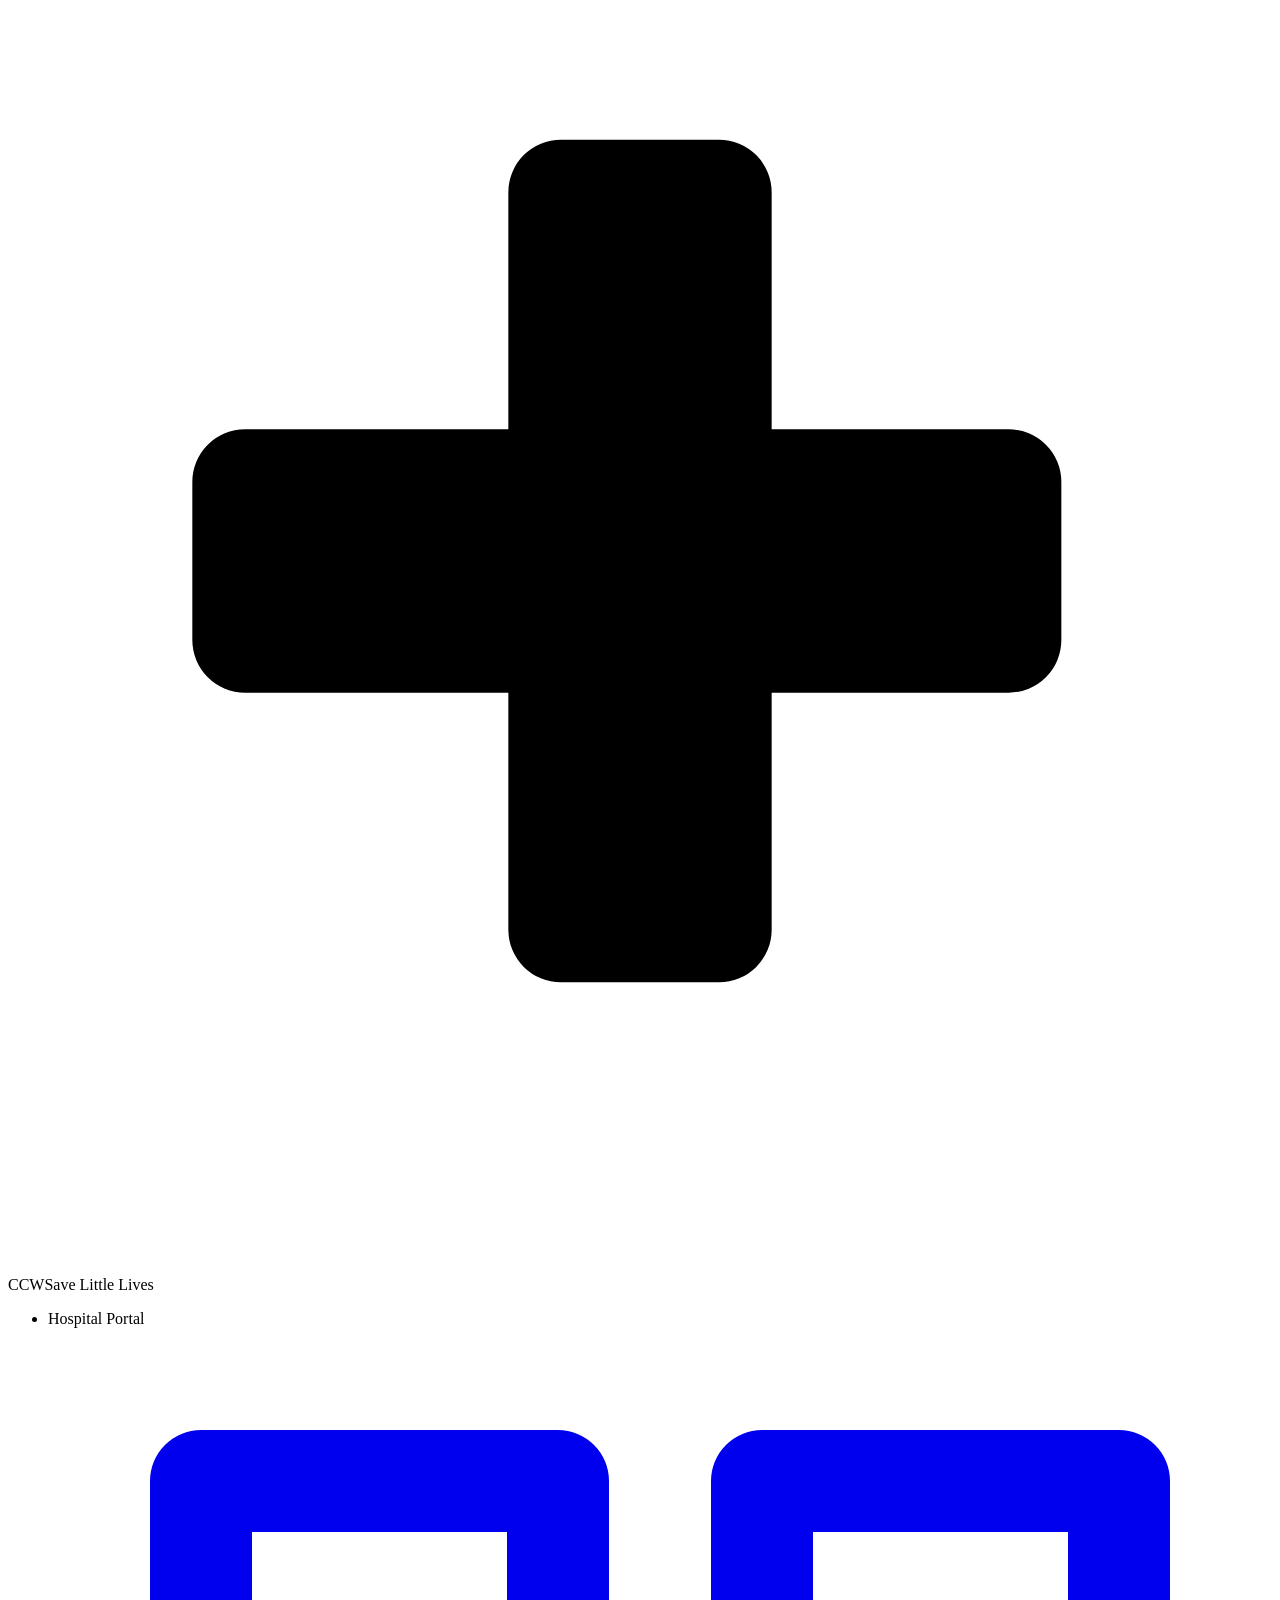
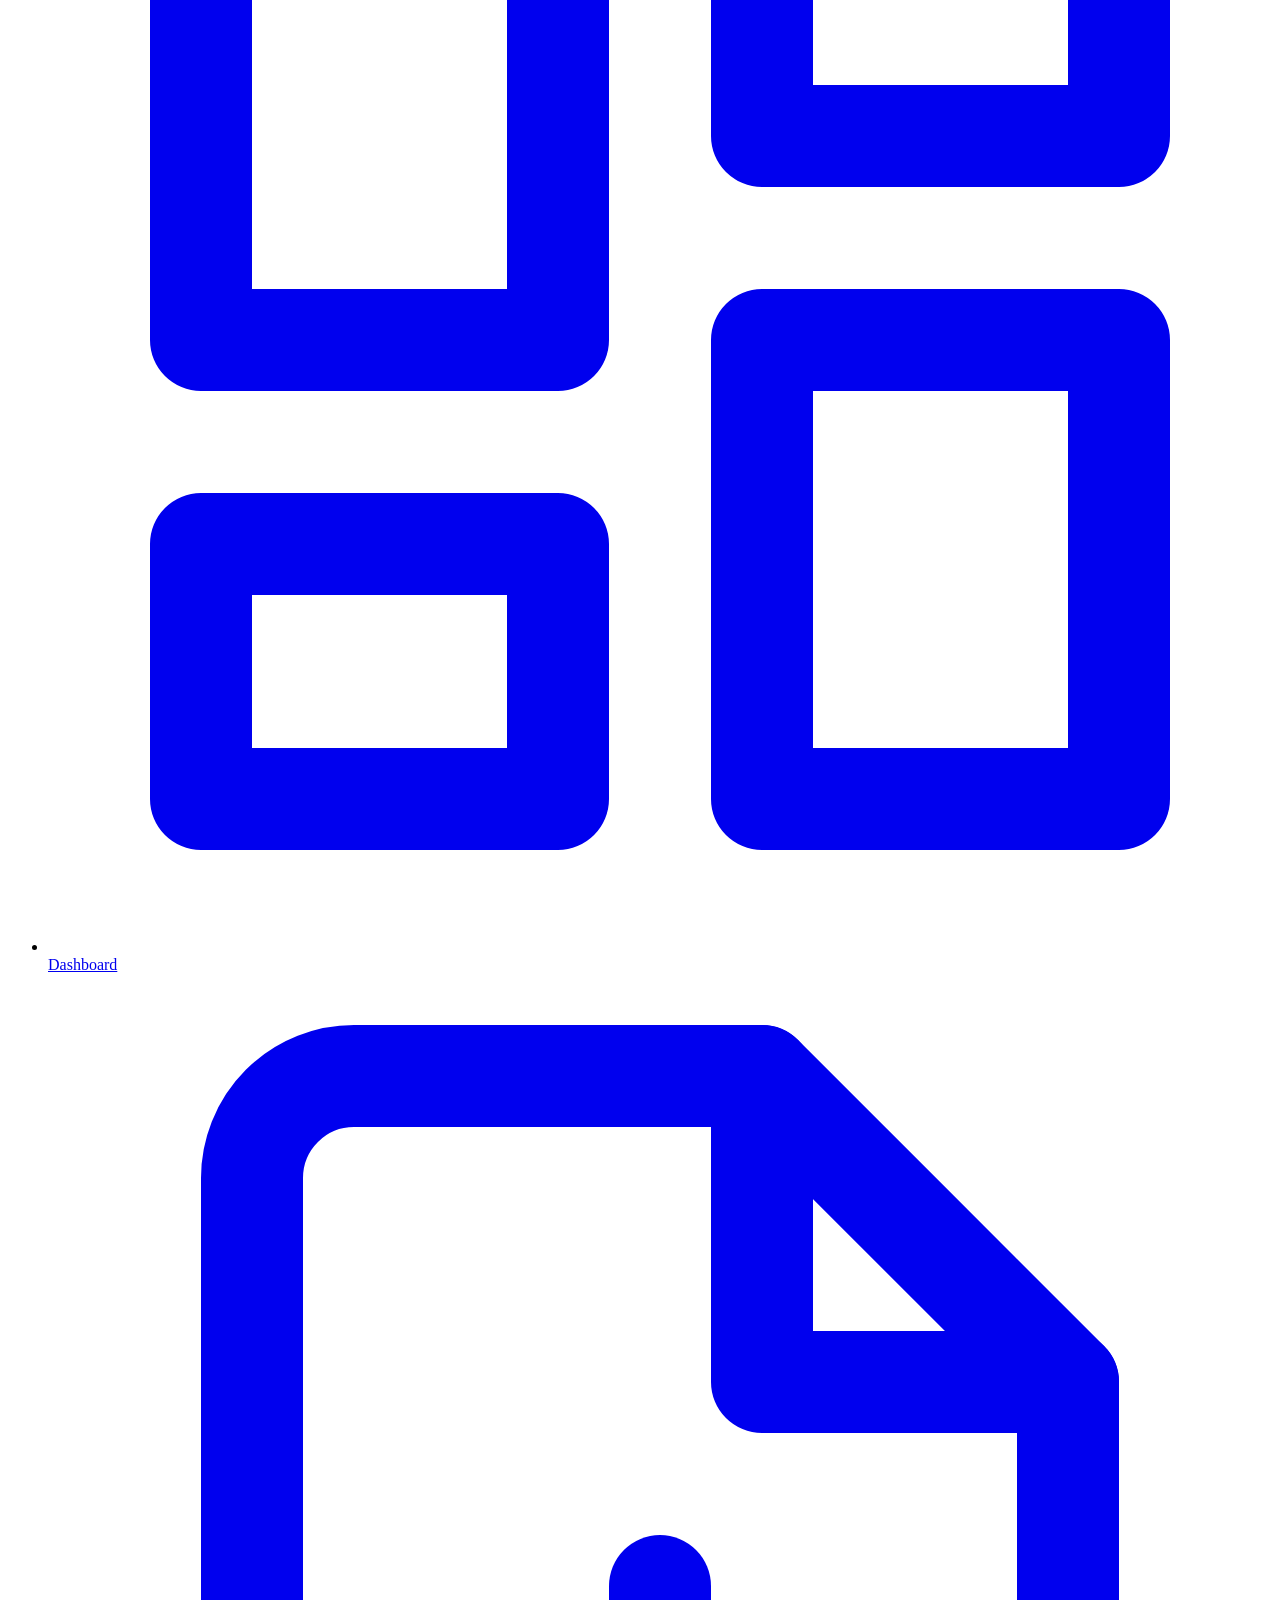
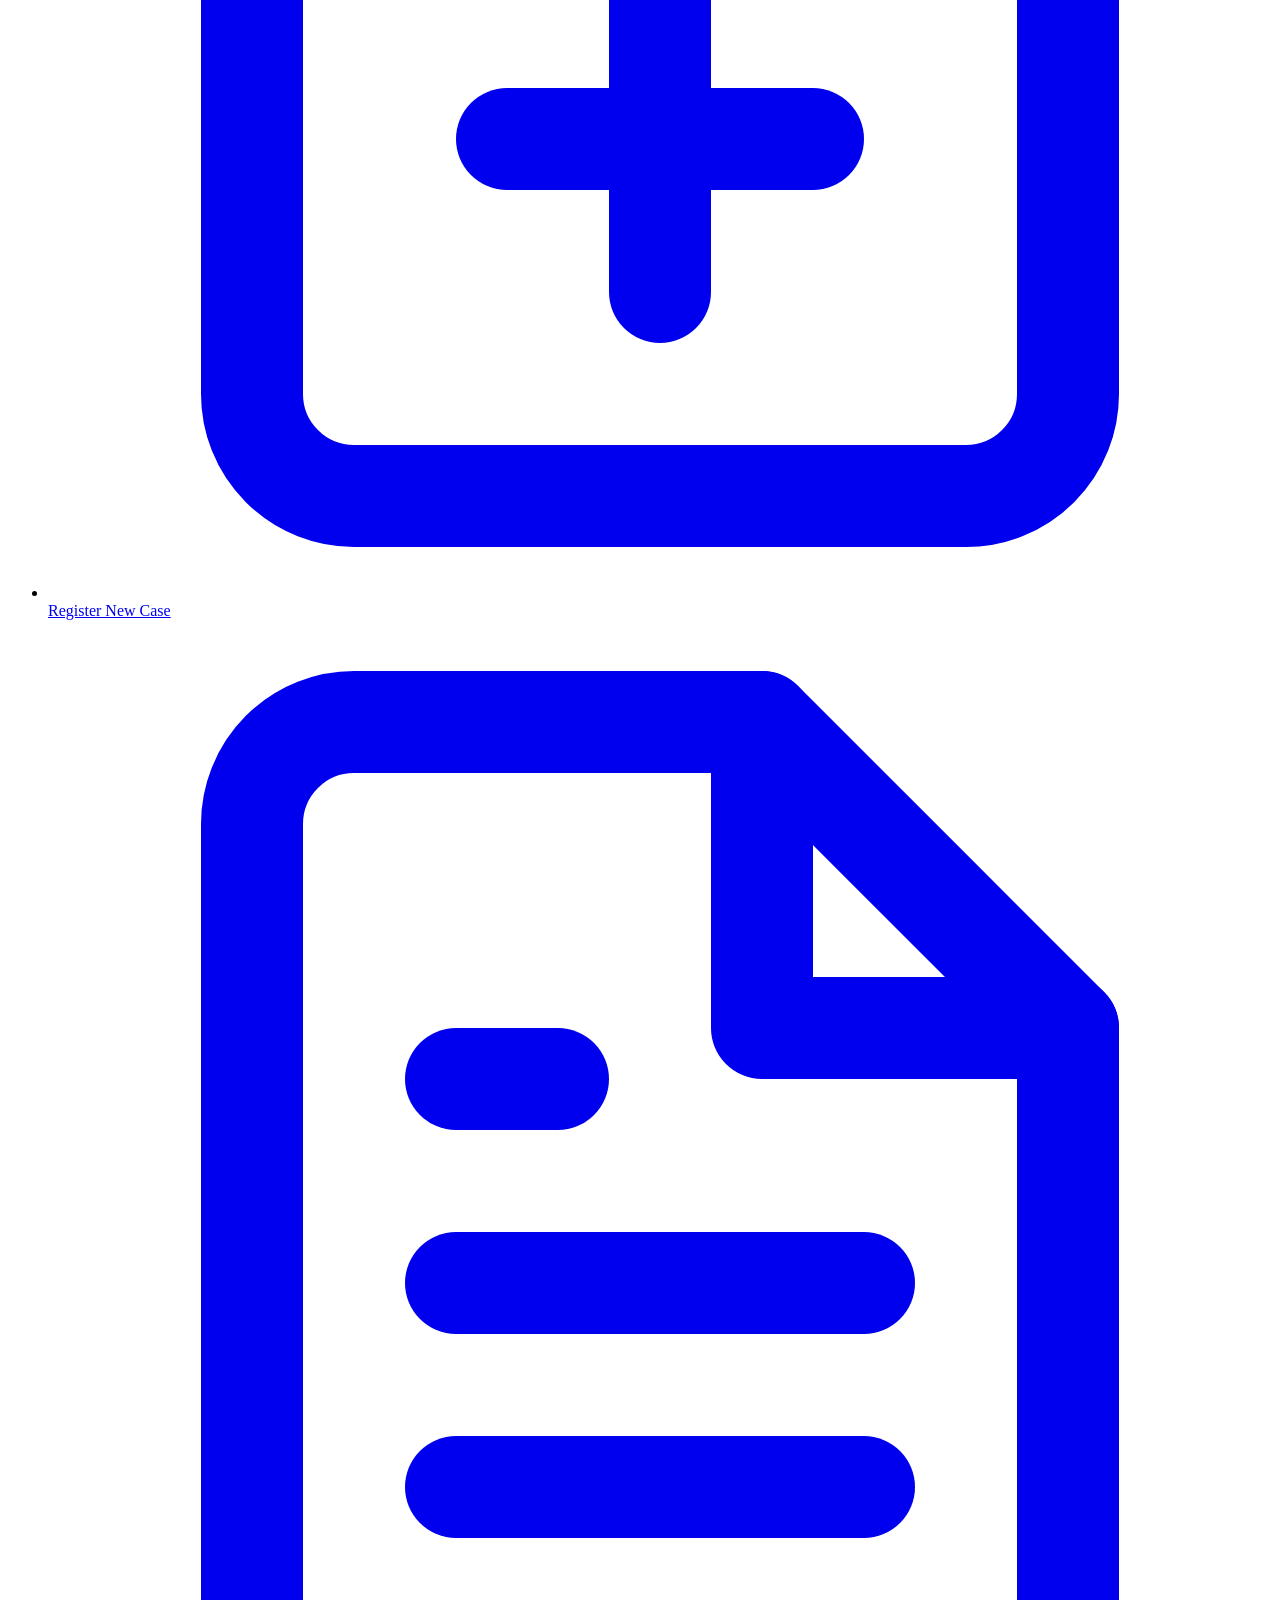
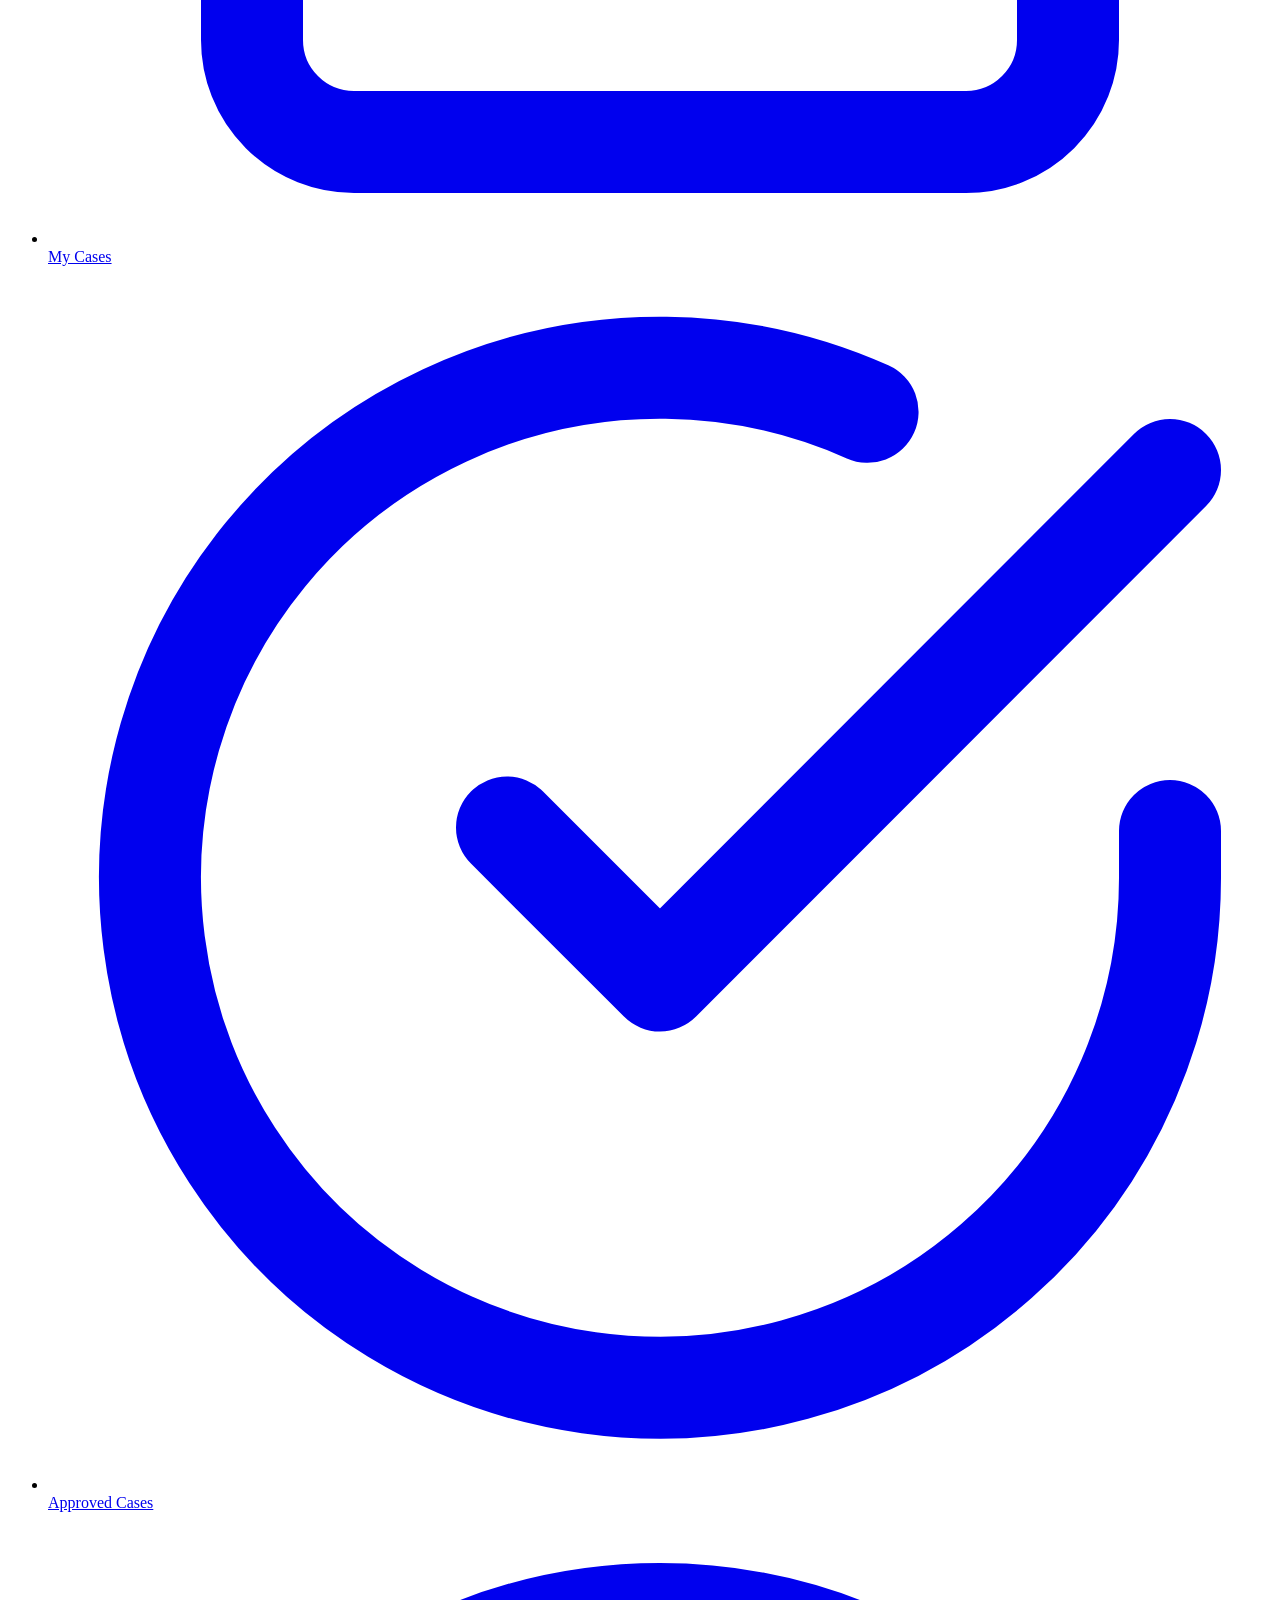
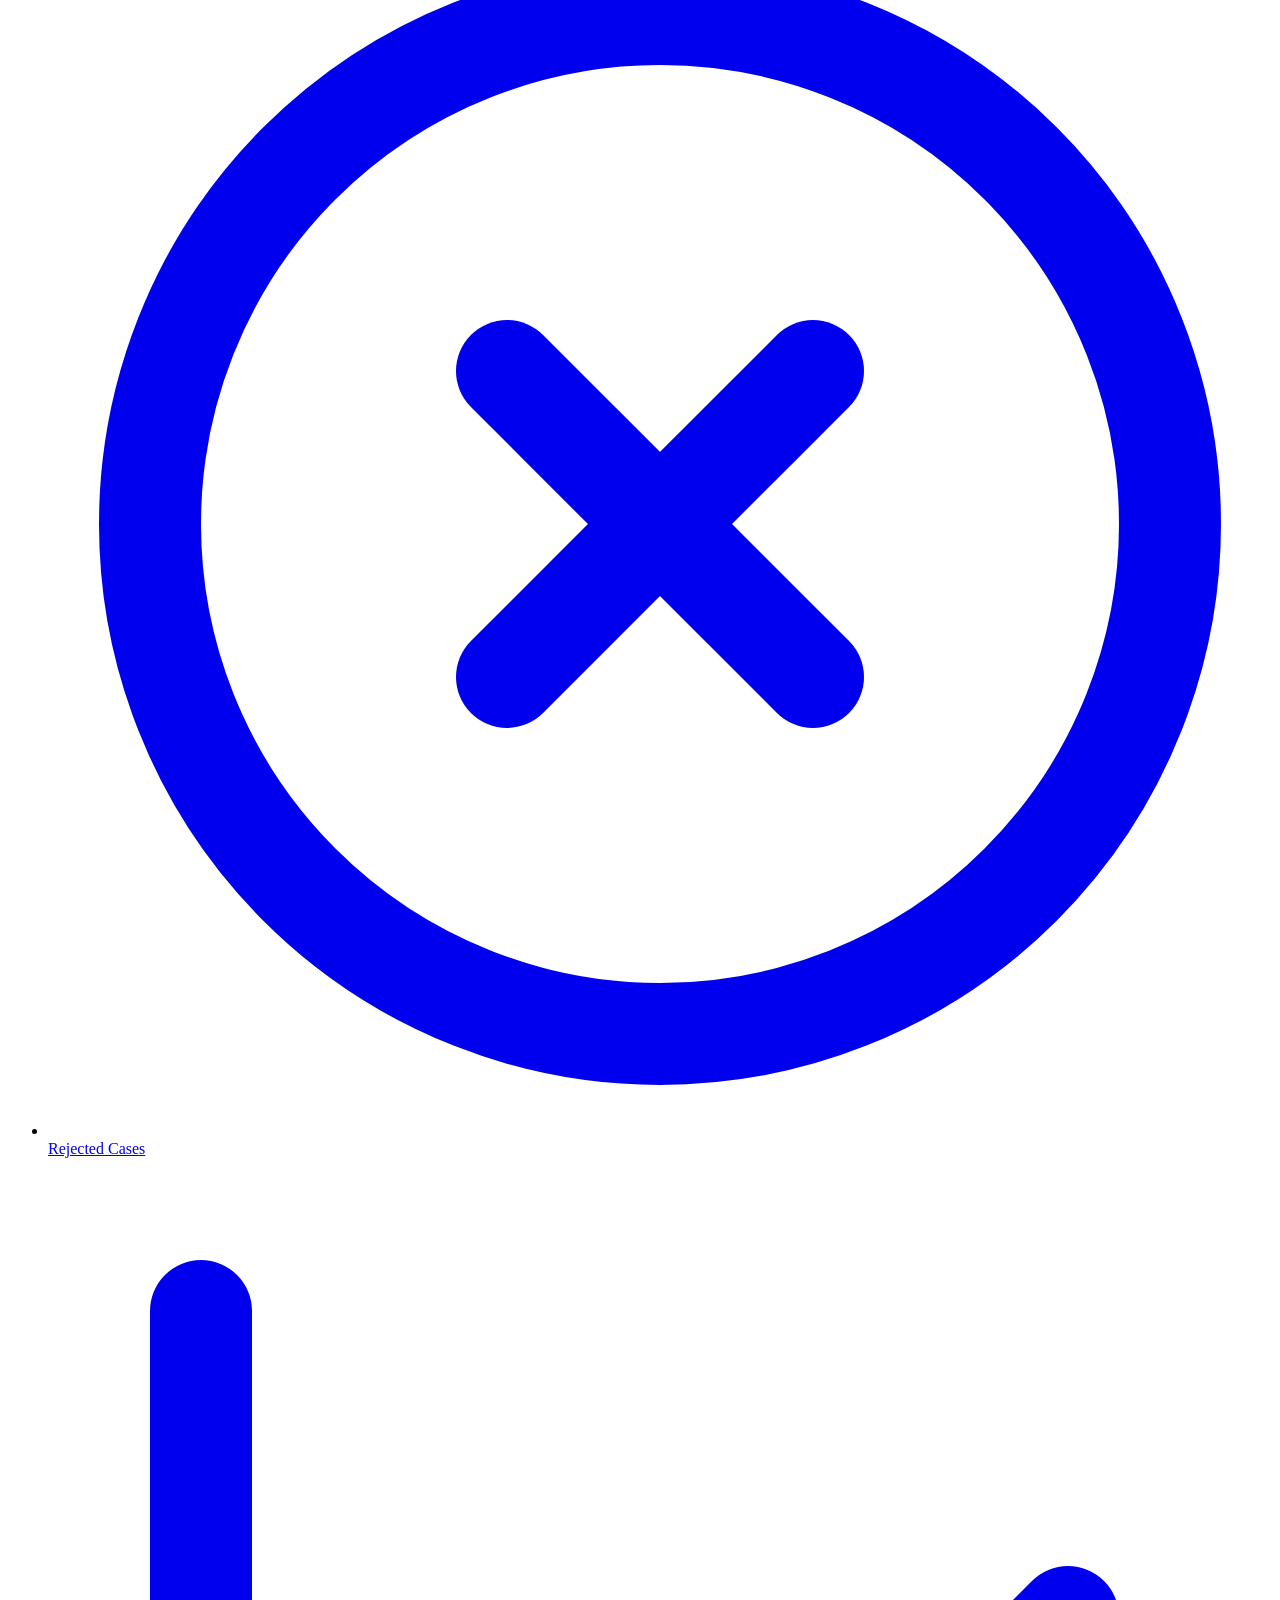
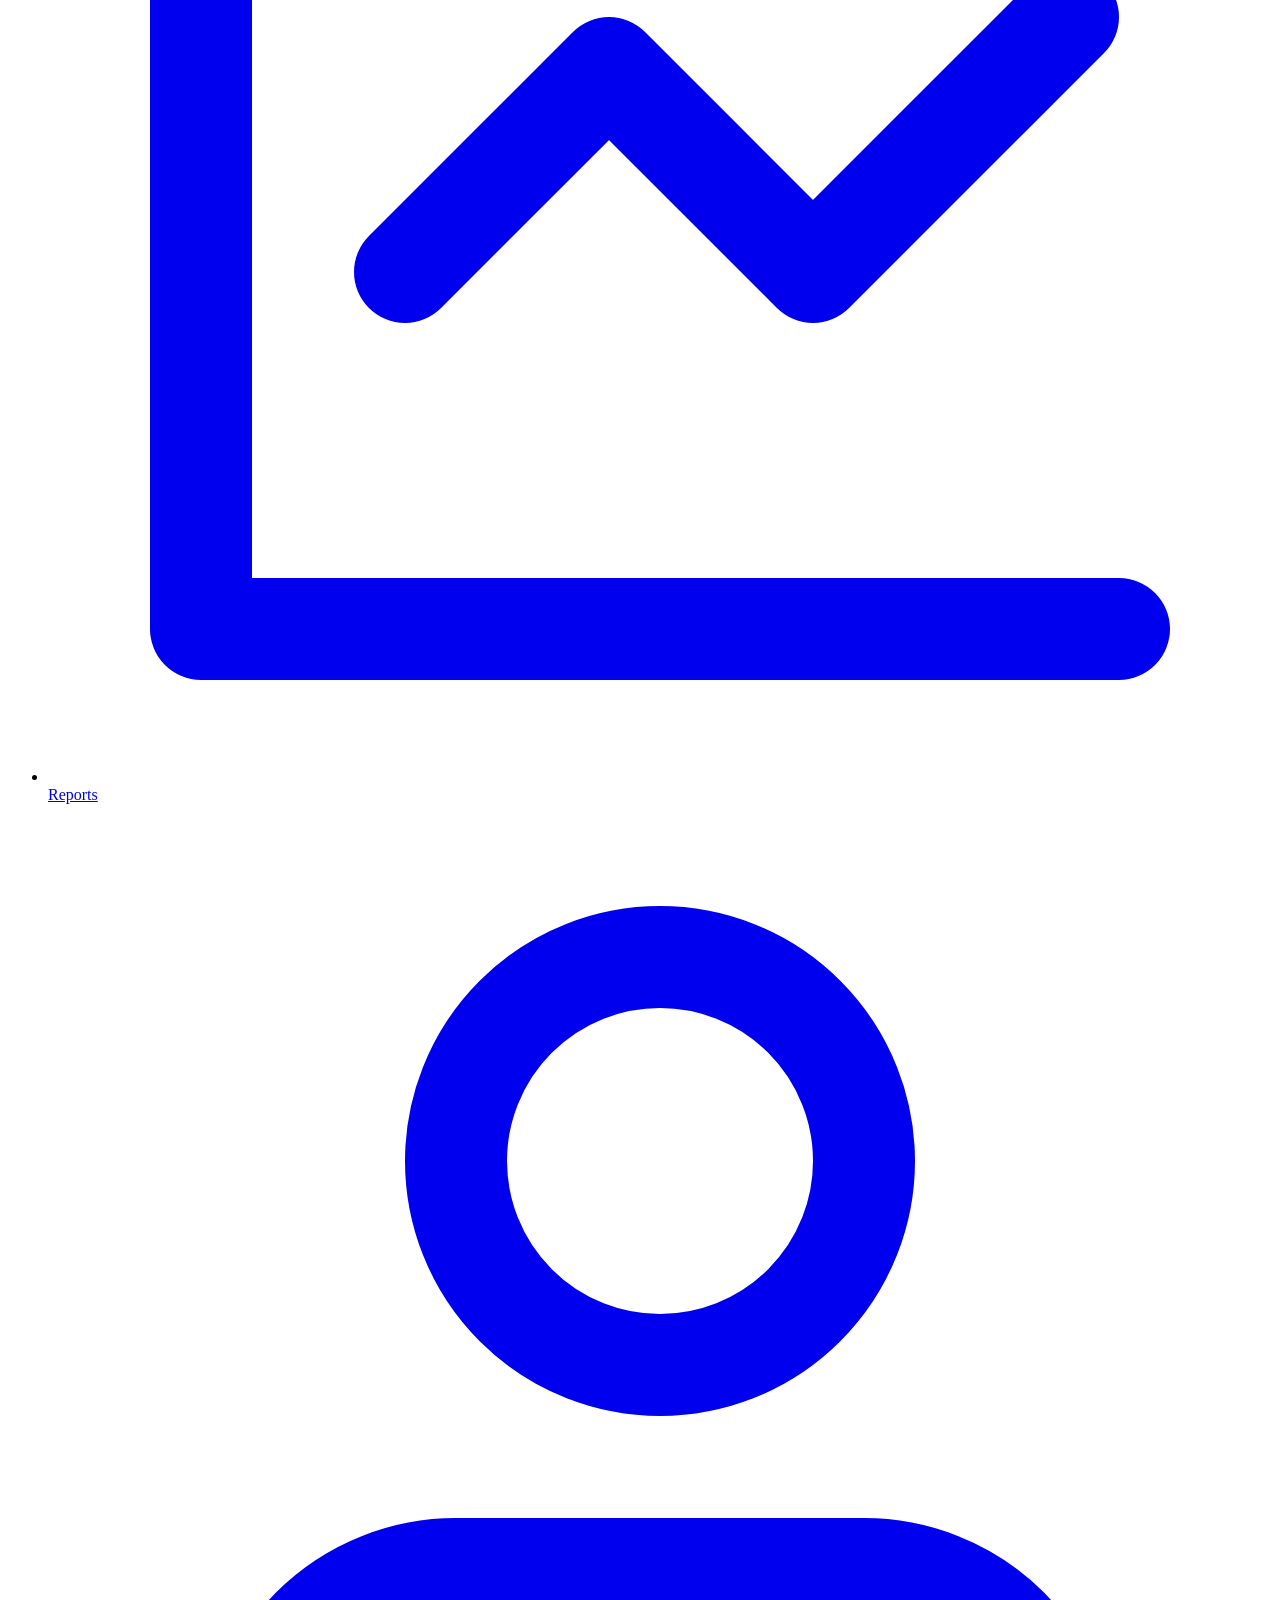
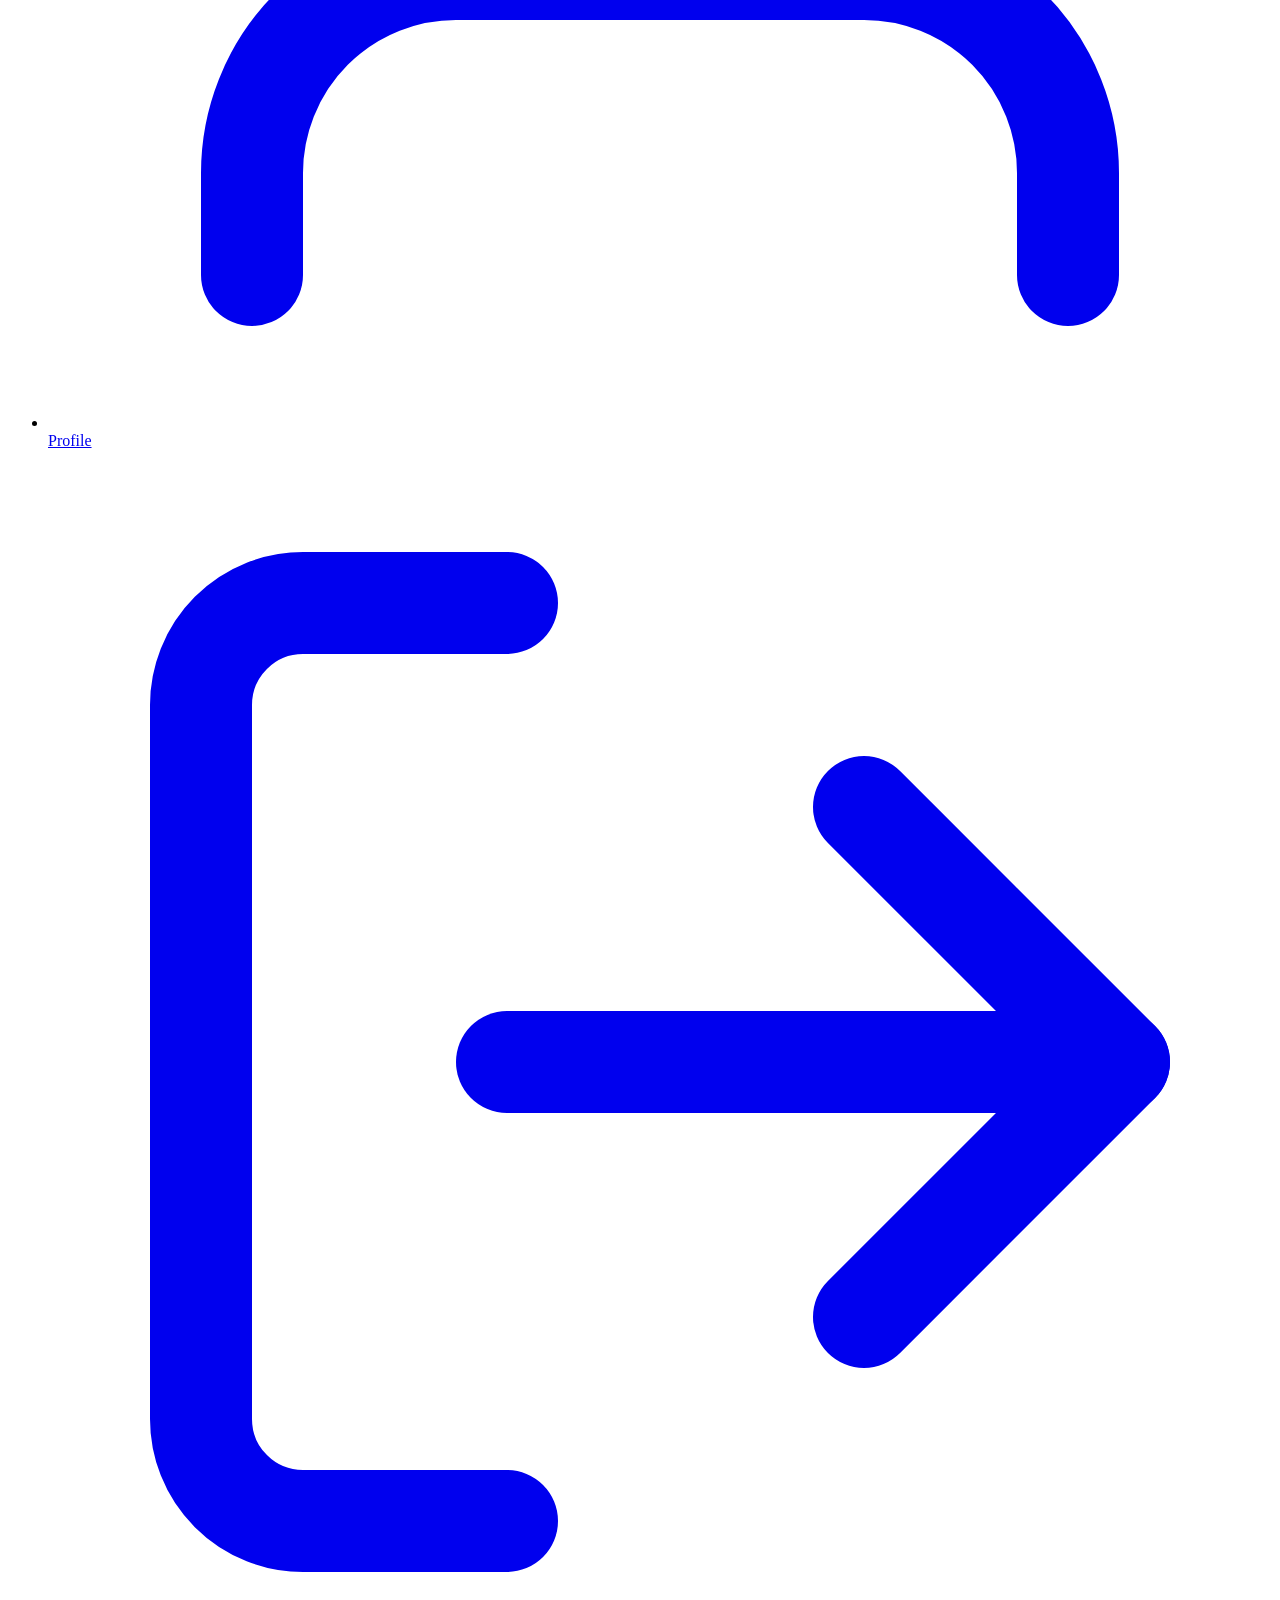
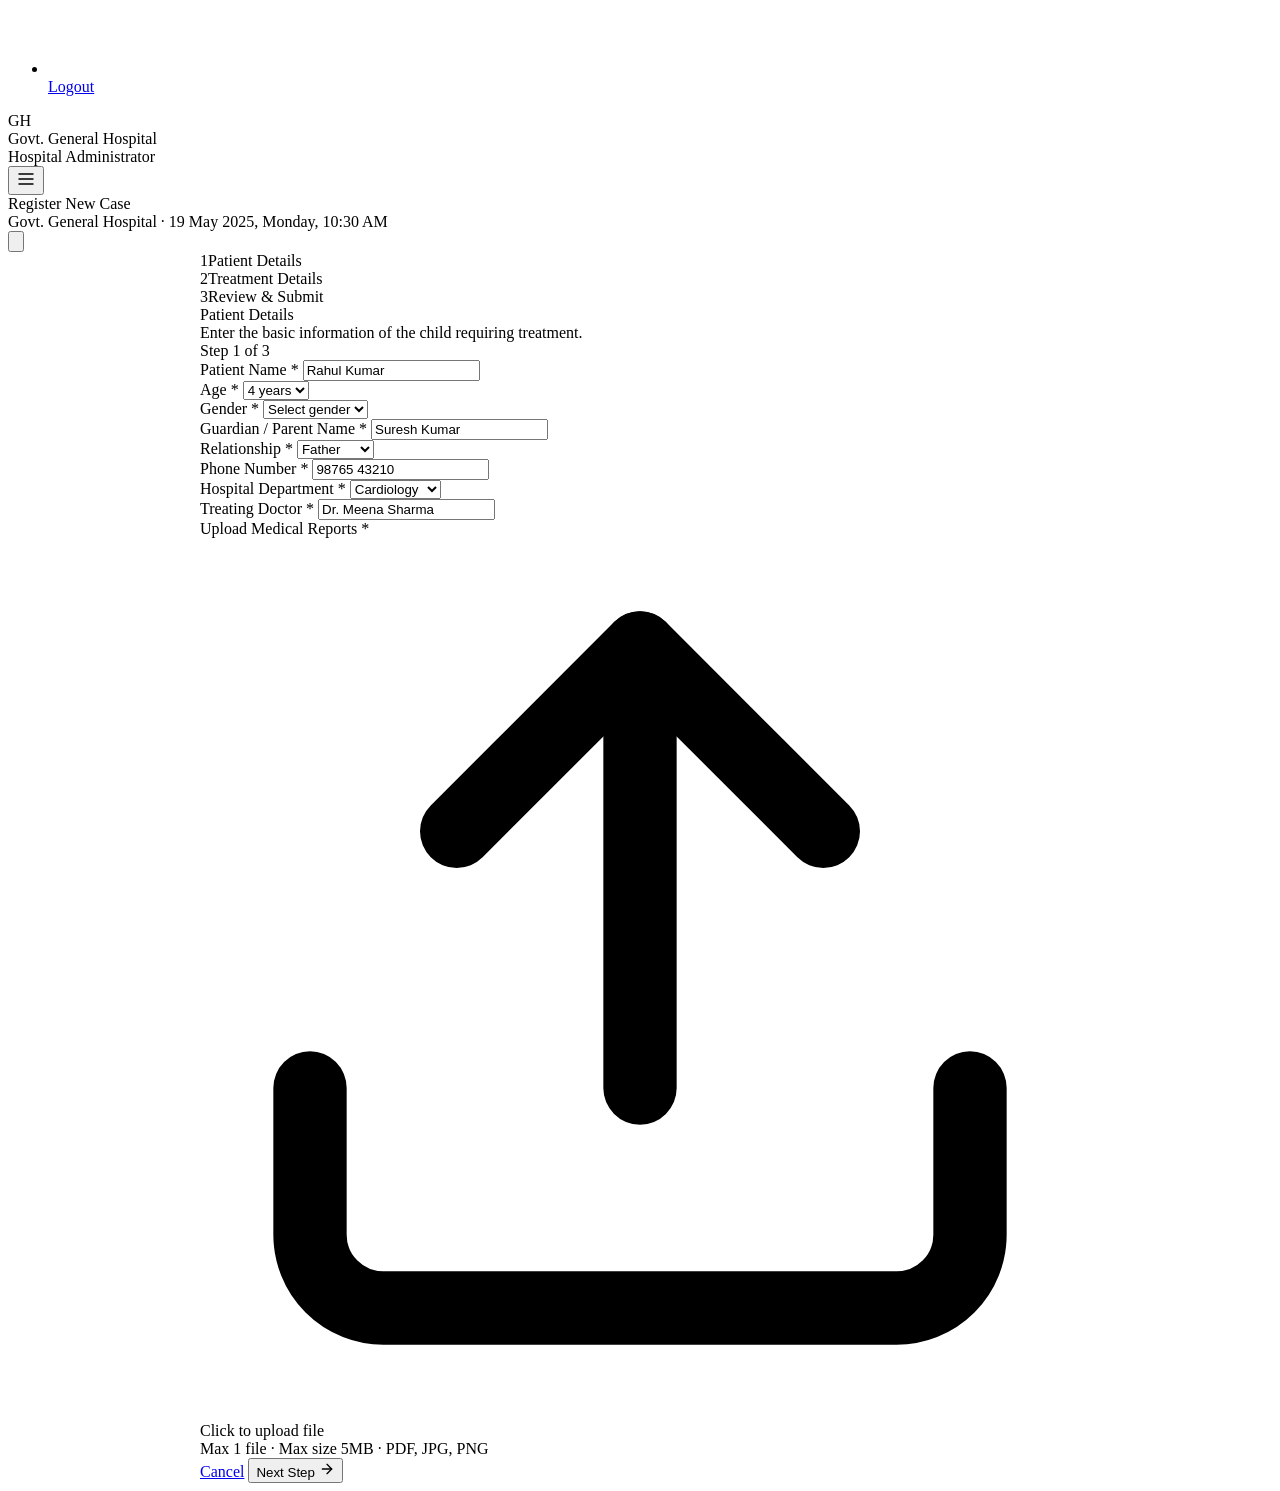
==== commit d6ef7e3d: "Rename Untitled-1.html to index.html" ====
--- a/index.html
+++ b/index.html
@@ -1,203 +1,297 @@
+
+
+
 <!DOCTYPE html>
 <html lang="en">
 <head>
   <meta charset="UTF-8" />
   <meta name="viewport" content="width=device-width, initial-scale=1.0" />
-  <title>CCW - Save Little Lives | Secure Healthcare Crowdfunding Portal</title>
-  <meta name="description" content="CCW Save Little Lives is a verified healthcare crowdfunding platform connecting hospitals, donors, and government health authorities to fund life-saving treatment for children." />
+  <title>Register New Case | CCW - Save Little Lives</title>
+  <meta name="description" content="Hospital workflow to register a new patient case for crowdfunding on the CCW Save Little Lives platform." />
   <link rel="stylesheet" href="assets/styles.css" />
 <script src="https://sites.super.myninja.ai/_assets/ninja-daytona-script.js"></script>
 </head>
 <body>
 
-  <!-- Top Navigation Bar -->
-  <nav class="topbar">
-    <div class="topbar-inner">
-      <a href="index.html" class="brand">
+  <div class="dashboard">
+
+    <!-- Sidebar -->
+    <aside class="sidebar">
+      <div class="sidebar-brand">
         <span class="brand-logo">
-          <svg xmlns="http://www.w3.org/2000/svg" viewBox="0 0 24 24" fill="none" stroke="currentColor" stroke-width="2.4" stroke-linecap="round" stroke-linejoin="round"><rect x="3" y="3" width="18" height="18" rx="4"/><path d="M12 8v8"/><path d="M8 12h8"/></svg>
+          <svg xmlns="http://www.w3.org/2000/svg" viewBox="0 0 24 24" fill="currentColor"><path d="M10.5 2.5h3a1 1 0 0 1 1 1V8h4.5a1 1 0 0 1 1 1v3a1 1 0 0 1-1 1H14.5v4.5a1 1 0 0 1-1 1h-3a1 1 0 0 1-1-1V13H4.5a1 1 0 0 1-1-1V9a1 1 0 0 1 1-1H9.5V3.5a1 1 0 0 1 1-1z"/></svg>
         </span>
         <span class="brand-text"><span class="brand-name">CCW</span><span class="brand-tag">Save Little Lives</span></span>
-      </a>
-      <ul class="nav-links">
-        <li><a href="index.html" class="active">Login</a></li>
-        <li><a href="about.html">About</a></li>
-        <li><a href="how-it-works.html">How It Works</a></li>
-        <li><a href="transparency.html">Transparency</a></li>
-        <li><a href="contact.html">Contact</a></li>
+      </div>
+      <ul class="sidebar-nav">
+        <li class="nav-section-title">Hospital Portal</li>
+        <li><a href="authority-dashboard.html"><svg viewBox="0 0 24 24" fill="none" stroke="currentColor" stroke-width="2" stroke-linecap="round" stroke-linejoin="round"><rect x="3" y="3" width="7" height="9"/><rect x="14" y="3" width="7" height="5"/><rect x="14" y="12" width="7" height="9"/><rect x="3" y="16" width="7" height="5"/></svg> Dashboard</a></li>
+        <li><a href="register-case.html" class="active"><svg viewBox="0 0 24 24" fill="none" stroke="currentColor" stroke-width="2" stroke-linecap="round" stroke-linejoin="round"><path d="M14 2H6a2 2 0 0 0-2 2v16a2 2 0 0 0 2 2h12a2 2 0 0 0 2-2V8z"/><path d="M14 2v6h6"/><path d="M12 18v-6"/><path d="M9 15h6"/></svg> Register New Case</a></li>
+        <li><a href="#"><svg viewBox="0 0 24 24" fill="none" stroke="currentColor" stroke-width="2" stroke-linecap="round" stroke-linejoin="round"><path d="M14 2H6a2 2 0 0 0-2 2v16a2 2 0 0 0 2 2h12a2 2 0 0 0 2-2V8z"/><path d="M14 2v6h6"/><path d="M8 13h8"/><path d="M8 17h8"/><path d="M8 9h2"/></svg> My Cases</a></li>
+        <li><a href="#"><svg viewBox="0 0 24 24" fill="none" stroke="currentColor" stroke-width="2" stroke-linecap="round" stroke-linejoin="round"><path d="M22 11.08V12a10 10 0 1 1-5.93-9.14"/><path d="M22 4 12 14.01l-3-3"/></svg> Approved Cases</a></li>
+        <li><a href="#"><svg viewBox="0 0 24 24" fill="none" stroke="currentColor" stroke-width="2" stroke-linecap="round" stroke-linejoin="round"><circle cx="12" cy="12" r="10"/><path d="M15 9l-6 6"/><path d="M9 9l6 6"/></svg> Rejected Cases</a></li>
+        <li><a href="#"><svg viewBox="0 0 24 24" fill="none" stroke="currentColor" stroke-width="2" stroke-linecap="round" stroke-linejoin="round"><path d="M3 3v18h18"/><path d="M7 14l4-4 4 4 5-5"/></svg> Reports</a></li>
+        <li><a href="#"><svg viewBox="0 0 24 24" fill="none" stroke="currentColor" stroke-width="2" stroke-linecap="round" stroke-linejoin="round"><path d="M20 21v-2a4 4 0 0 0-4-4H8a4 4 0 0 0-4 4v2"/><circle cx="12" cy="7" r="4"/></svg> Profile</a></li>
+        <li><a href="index.html"><svg viewBox="0 0 24 24" fill="none" stroke="currentColor" stroke-width="2" stroke-linecap="round" stroke-linejoin="round"><path d="M9 21H5a2 2 0 0 1-2-2V5a2 2 0 0 1 2-2h4"/><path d="M16 17l5-5-5-5"/><path d="M21 12H9"/></svg> Logout</a></li>
       </ul>
-    </div>
-  </nav>
-
-  <!-- Split-screen login -->
-  <section class="login-split">
-
-    <!-- Branding aside -->
-    <aside class="login-aside">
-      <div class="la-inner">
-        <span class="la-eyebrow">
-          <svg viewBox="0 0 24 24" fill="none" stroke="currentColor" stroke-width="2" stroke-linecap="round" stroke-linejoin="round"><path d="M12 22s8-4 8-10V5l-8-3-8 3v7c0 6 8 10 8 10z"/></svg>
-          Verified Healthcare Crowdfunding
-        </span>
-        <div class="la-mark">
-          <svg xmlns="http://www.w3.org/2000/svg" viewBox="0 0 24 24" fill="none" stroke="currentColor" stroke-width="2" stroke-linecap="round" stroke-linejoin="round"><rect x="3" y="3" width="18" height="18" rx="4"/><path d="M12 8v8"/><path d="M8 12h8"/></svg>
-        </div>
-        <h1>Every Child Deserves a Chance to Heal</h1>
-        <p class="la-lead">CCW connects verified hospitals with compassionate donors and government health authorities, ensuring transparent funding reaches the children who need life-saving treatment the most.</p>
-        <div class="la-stats">
-          <div class="la-stat">
-            <div class="las-value">1,284</div>
-            <div class="las-label">Children Supported</div>
-          </div>
-          <div class="la-stat">
-            <div class="las-value">Rs. 6.4 Cr</div>
-            <div class="las-label">Funds Raised</div>
-          </div>
-          <div class="la-stat">
-            <div class="las-value">312</div>
-            <div class="las-label">Partner Hospitals</div>
-          </div>
-        </div>
-      </div>
-      <div class="la-footer">
-        <svg viewBox="0 0 24 24" fill="none" stroke="currentColor" stroke-width="2" stroke-linecap="round" stroke-linejoin="round"><rect x="3" y="11" width="18" height="11" rx="2"/><path d="M7 11V7a5 5 0 0 1 10 0v4"/></svg>
-        Bank-grade encryption &middot; Government audited &middot; 100% fund traceability
+      <div class="sidebar-user">
+        <div class="sidebar-user-card">
+          <div class="sidebar-user-avatar">GH</div>
+          <div class="sidebar-user-info">
+            <div class="su-name">Govt. General Hospital</div>
+            <div class="su-role">Hospital Administrator</div>
+          </div>
+        </div>
       </div>
     </aside>
 
-    <!-- Login main -->
-    <div class="login-main">
-      <div class="lm-head">
-        <h2>Select Your Portal to Continue</h2>
-        <p>Choose the access point that matches your role. Each portal is secured and tailored to your responsibilities.</p>
-      </div>
-
-      <div class="login-portals">
-
-        <!-- Hospital Portal -->
-        <div class="portal-card">
-          <div class="portal-rail">
-            <span class="portal-icon">
-              <svg viewBox="0 0 24 24" fill="none" stroke="currentColor" stroke-width="2" stroke-linecap="round" stroke-linejoin="round"><path d="M3 21h18"/><path d="M5 21V7l8-4v18"/><path d="M19 21V11l-6-4"/><path d="M9 9v.01"/><path d="M9 12v.01"/><path d="M9 15v.01"/><path d="M9 18v.01"/></svg>
-            </span>
-          </div>
-          <div class="portal-body">
-            <div class="pb-head">
-              <span class="pb-title">Hospital Portal</span>
-              <span class="badge badge-active">For Medical Staff</span>
-            </div>
-            <p class="pb-desc">Register and manage patient cases, upload medical documents, and track funding status for the children under your care.</p>
-            <form class="portal-form" data-demo data-demo-message="Hospital credentials verified. Redirecting to the hospital dashboard...">
-              <div class="form-group">
-                <label class="form-label" for="hosp-id">Hospital ID</label>
-                <input class="form-control" id="hosp-id" type="text" placeholder="GGH-2025-0142" value="GGH-2025-0142" />
-              </div>
-              <div class="form-group">
-                <label class="form-label" for="hosp-pw">Password</label>
-                <div class="input-group">
-                  <input class="form-control" id="hosp-pw" type="password" placeholder="Enter password" value="hospitalsecure" />
-                  <button type="button" class="toggle-pw" aria-label="Show password"><svg xmlns="http://www.w3.org/2000/svg" width="18" height="18" viewBox="0 0 24 24" fill="none" stroke="currentColor" stroke-width="2" stroke-linecap="round" stroke-linejoin="round"><path d="M2 12s3-7 10-7 10 7 10 7-3 7-10 7-10-7-10-7Z"></path><circle cx="12" cy="12" r="3"></circle></svg></button>
-                </div>
-              </div>
-              <button type="submit" class="btn btn-primary btn-block">Sign In</button>
-            </form>
-            <div class="pb-extras">
-              <a href="register-case.html" class="link-arrow">Go to case registration
-                <svg viewBox="0 0 24 24" fill="none" stroke="currentColor" stroke-width="2" stroke-linecap="round" stroke-linejoin="round"><path d="M5 12h14"/><path d="M12 5l7 7-7 7"/></svg>
-              </a>
-              <span class="text-gray" style="font-size:12.5px;">Demo credentials pre-filled</span>
-            </div>
-          </div>
-        </div>
-
-        <!-- Donor Portal -->
-        <div class="portal-card">
-          <div class="portal-rail">
-            <span class="portal-icon">
-              <svg viewBox="0 0 24 24" fill="none" stroke="currentColor" stroke-width="2" stroke-linecap="round" stroke-linejoin="round"><circle cx="12" cy="8" r="6"/><path d="M15.477 12.89 17 22l-5-3-5 3 1.523-9.11"/><path d="M9 8h6"/><path d="M12 5v6"/></svg>
-            </span>
-          </div>
-          <div class="portal-body">
-            <div class="pb-head">
-              <span class="pb-title">Donor Portal</span>
-              <span class="badge badge-approved">For Contributors</span>
-            </div>
-            <p class="pb-desc">Browse verified cases, contribute securely, and track the real-world impact of every rupee you donate to a child's treatment.</p>
-            <form class="portal-form" data-demo data-demo-message="Donor credentials verified. Redirecting to the donor dashboard...">
-              <div class="form-group">
-                <label class="form-label" for="donor-email">Email Address</label>
-                <input class="form-control" id="donor-email" type="email" placeholder="you@example.com" value="anita.sharma@example.com" />
-              </div>
-              <div class="form-group">
-                <label class="form-label" for="donor-pw">Password</label>
-                <div class="input-group">
-                  <input class="form-control" id="donor-pw" type="password" placeholder="Enter password" value="donorsecure" />
-                  <button type="button" class="toggle-pw" aria-label="Show password"><svg xmlns="http://www.w3.org/2000/svg" width="18" height="18" viewBox="0 0 24 24" fill="none" stroke="currentColor" stroke-width="2" stroke-linecap="round" stroke-linejoin="round"><path d="M2 12s3-7 10-7 10 7 10 7-3 7-10 7-10-7-10-7Z"></path><circle cx="12" cy="12" r="3"></circle></svg></button>
-                </div>
-              </div>
-              <button type="submit" class="btn btn-primary btn-block">Sign In</button>
-            </form>
-            <div class="pb-extras">
-              <a href="donor-dashboard.html" class="link-arrow">View donor dashboard
-                <svg viewBox="0 0 24 24" fill="none" stroke="currentColor" stroke-width="2" stroke-linecap="round" stroke-linejoin="round"><path d="M5 12h14"/><path d="M12 5l7 7-7 7"/></svg>
-              </a>
-              <span class="text-gray" style="font-size:12.5px;">Demo credentials pre-filled</span>
-            </div>
-          </div>
-        </div>
-
-        <!-- Government Health Authority Portal -->
-        <div class="portal-card">
-          <div class="portal-rail">
-            <span class="portal-icon">
-              <svg viewBox="0 0 24 24" fill="none" stroke="currentColor" stroke-width="2" stroke-linecap="round" stroke-linejoin="round"><path d="M3 21h18"/><path d="M5 21V8l7-5 7 5v13"/><path d="M9 21v-5h6v5"/><path d="M9 12h.01"/><path d="M15 12h.01"/></svg>
-            </span>
-          </div>
-          <div class="portal-body">
-            <div class="pb-head">
-              <span class="pb-title">Government Health Authority</span>
-              <span class="badge badge-pending">For Officials</span>
-            </div>
-            <p class="pb-desc">Review and verify submitted cases, monitor fund disbursement, and ensure compliance across all participating hospitals.</p>
-            <form class="portal-form" data-demo data-demo-message="Authority credentials verified. Redirecting to the authority dashboard...">
-              <div class="form-group">
-                <label class="form-label" for="auth-id">Official ID</label>
-                <input class="form-control" id="auth-id" type="text" placeholder="GHA-OFF-0087" value="GHA-OFF-0087" />
-              </div>
-              <div class="form-group">
-                <label class="form-label" for="auth-pw">Secure Password</label>
-                <div class="input-group">
-                  <input class="form-control" id="auth-pw" type="password" placeholder="Enter secure password" value="authoritysecure" />
-                  <button type="button" class="toggle-pw" aria-label="Show password"><svg xmlns="http://www.w3.org/2000/svg" width="18" height="18" viewBox="0 0 24 24" fill="none" stroke="currentColor" stroke-width="2" stroke-linecap="round" stroke-linejoin="round"><path d="M2 12s3-7 10-7 10 7 10 7-3 7-10 7-10-7-10-7Z"></path><circle cx="12" cy="12" r="3"></circle></svg></button>
-                </div>
-              </div>
-              <button type="submit" class="btn btn-primary btn-block">Sign In</button>
-            </form>
-            <div class="pb-extras">
-              <a href="authority-dashboard.html" class="link-arrow">View authority dashboard
-                <svg viewBox="0 0 24 24" fill="none" stroke="currentColor" stroke-width="2" stroke-linecap="round" stroke-linejoin="round"><path d="M5 12h14"/><path d="M12 5l7 7-7 7"/></svg>
-              </a>
-              <span class="text-gray" style="font-size:12.5px;">Demo credentials pre-filled</span>
-            </div>
-          </div>
-        </div>
-
-      </div>
-    </div>
-  </section>
-
-  <!-- Security strip -->
-  <div class="security-strip">
-    <svg viewBox="0 0 24 24" fill="none" stroke="currentColor" stroke-width="2" stroke-linecap="round" stroke-linejoin="round"><path d="M12 22s8-4 8-10V5l-8-3-8 3v7c0 6 8 10 8 10z"/><path d="m9 12 2 2 4-4"/></svg>
-    Protected by end-to-end encryption and multi-layer verification
-    <div class="sec-pills">
-      <span class="sec-pill">SSL Secured</span>
-      <span class="sec-pill">Aadhaar Verified</span>
-      <span class="sec-pill">Govt. Audited</span>
-      <span class="sec-pill">ISO 27001</span>
+    <!-- Main -->
+    <div class="main-area">
+      <header class="main-header">
+        <div class="flex gap-12" style="align-items:center;">
+          <button class="menu-toggle"><svg viewBox="0 0 24 24" width="20" height="20" fill="none" stroke="currentColor" stroke-width="2"><path d="M3 12h18M3 6h18M3 18h18"/></svg></button>
+          <div>
+            <div class="mh-title">Register New Case</div>
+            <div class="mh-subtitle">Govt. General Hospital &middot; 19 May 2025, Monday, 10:30 AM</div>
+          </div>
+        </div>
+        <div class="mh-right">
+          <button class="icon-btn" aria-label="Notifications"><svg viewBox="0 0 24 24" fill="none" stroke="currentColor" stroke-width="2" stroke-linecap="round" stroke-linejoin="round"><path d="M18 8A6 6 0 0 0 6 8c0 7-3 9-3 9h18s-3-2-3-9"/><path d="M13.73 21a2 2 0 0 1-3.46 0"/></svg><span class="notif-dot"></span></button>
+        </div>
+      </header>
+
+      <main class="main-content">
+        <div style="max-width:880px; margin:0 auto;">
+
+          <!-- Stepper -->
+          <div class="stepper">
+            <div class="step active"><span class="step-circle">1</span><span class="step-label">Patient Details</span></div>
+            <div class="step-line"></div>
+            <div class="step"><span class="step-circle">2</span><span class="step-label">Treatment Details</span></div>
+            <div class="step-line"></div>
+            <div class="step"><span class="step-circle">3</span><span class="step-label">Review &amp; Submit</span></div>
+          </div>
+
+          <!-- Step 1 -->
+          <div class="card card-pad step-panel" id="step1">
+            <div class="flex-between mb-20">
+              <div>
+                <div class="section-title">Patient Details</div>
+                <div class="section-sub">Enter the basic information of the child requiring treatment.</div>
+              </div>
+              <span class="badge badge-pending">Step 1 of 3</span>
+            </div>
+
+            <div class="grid grid-2">
+              <div class="form-group">
+                <label class="form-label">Patient Name <span class="req">*</span></label>
+                <input class="form-control" type="text" placeholder="Enter patient name" value="Rahul Kumar" />
+              </div>
+              <div class="form-group">
+                <label class="form-label">Age <span class="req">*</span></label>
+                <select class="form-control"><option>4 years</option><option>5 years</option><option>6 years</option></select>
+              </div>
+              <div class="form-group">
+                <label class="form-label">Gender <span class="req">*</span></label>
+                <select class="form-control"><option>Select gender</option><option>Male</option><option>Female</option><option>Other</option></select>
+              </div>
+              <div class="form-group">
+                <label class="form-label">Guardian / Parent Name <span class="req">*</span></label>
+                <input class="form-control" type="text" placeholder="Enter guardian name" value="Suresh Kumar" />
+              </div>
+              <div class="form-group">
+                <label class="form-label">Relationship <span class="req">*</span></label>
+                <select class="form-control"><option>Father</option><option>Mother</option><option>Guardian</option></select>
+              </div>
+              <div class="form-group">
+                <label class="form-label">Phone Number <span class="req">*</span></label>
+                <input class="form-control" type="tel" placeholder="Enter phone number" value="98765 43210" />
+              </div>
+              <div class="form-group">
+                <label class="form-label">Hospital Department <span class="req">*</span></label>
+                <select class="form-control"><option>Cardiology</option><option>Nephrology</option><option>Oncology</option><option>Pediatrics</option></select>
+              </div>
+              <div class="form-group">
+                <label class="form-label">Treating Doctor <span class="req">*</span></label>
+                <input class="form-control" type="text" placeholder="Enter doctor name" value="Dr. Meena Sharma" />
+              </div>
+            </div>
+
+            <div class="form-group">
+              <label class="form-label">Upload Medical Reports <span class="req">*</span></label>
+              <div class="upload-area">
+                <svg viewBox="0 0 24 24" fill="none" stroke="currentColor" stroke-width="2" stroke-linecap="round" stroke-linejoin="round"><path d="M21 15v4a2 2 0 0 1-2 2H5a2 2 0 0 1-2-2v-4"/><path d="M17 8l-5-5-5 5"/><path d="M12 3v12"/></svg>
+                <div>Click to upload file</div>
+                <div class="up-hint">Max 1 file &middot; Max size 5MB &middot; PDF, JPG, PNG</div>
+              </div>
+            </div>
+
+            <div class="flex-between mt-16">
+              <a href="authority-dashboard.html" class="btn btn-ghost">Cancel</a>
+              <button class="btn btn-primary" data-step-next="#step2" data-step-index="1">Next Step
+                <svg viewBox="0 0 24 24" width="16" height="16" fill="none" stroke="currentColor" stroke-width="2" stroke-linecap="round" stroke-linejoin="round"><path d="M5 12h14"/><path d="M12 5l7 7-7 7"/></svg>
+              </button>
+            </div>
+          </div>
+
+          <!-- Step 2 -->
+          <div class="card card-pad step-panel" id="step2" style="display:none;">
+            <div class="flex-between mb-20">
+              <div>
+                <div class="section-title">Treatment Details</div>
+                <div class="section-sub">Provide the treatment plan and estimated cost breakdown.</div>
+              </div>
+              <span class="badge badge-pending">Step 2 of 3</span>
+            </div>
+
+            <div class="grid grid-2">
+              <div class="form-group">
+                <label class="form-label">Hospital Department <span class="req">*</span></label>
+                <select class="form-control"><option>Cardiology</option><option>Nephrology</option><option>Oncology</option></select>
+              </div>
+              <div class="form-group">
+                <label class="form-label">Treatment Type <span class="req">*</span></label>
+                <input class="form-control" type="text" placeholder="Enter treatment type" value="Heart Surgery" />
+              </div>
+              <div class="form-group">
+                <label class="form-label">Estimated Cost (INR) <span class="req">*</span></label>
+                <input class="form-control" type="text" placeholder="Enter estimated cost" value="2,50,000" />
+              </div>
+              <div class="form-group">
+                <label class="form-label">Treatment Duration (Days) <span class="req">*</span></label>
+                <input class="form-control" type="text" placeholder="Enter duration in days" value="45" />
+              </div>
+            </div>
+
+            <div class="form-group">
+              <label class="form-label">Treatment Description <span class="req">*</span></label>
+              <textarea class="form-control" placeholder="Describe the treatment plan">Surgical correction of congenital heart defect requiring immediate intervention.</textarea>
+            </div>
+
+            <div class="info-box mb-16">
+              <strong>Important:</strong> Estimated cost should include surgery, medication, hospital stay and post-operative care. Exclude travel and personal expenses.
+            </div>
+
+            <div class="form-group">
+              <label class="form-label">Source of Funds Required <span class="req">*</span></label>
+              <select class="form-control"><option>Crowdfunding</option><option>Government Scheme</option><option>Partial Insurance + Crowdfunding</option></select>
+            </div>
+
+            <div class="card card-pad mb-16" style="background:var(--ccw-gray-50);">
+              <div class="section-title" style="font-size:15px;">Bank Details (for Fund Transfer)</div>
+              <div class="grid grid-2 mt-16">
+                <div class="form-group">
+                  <label class="form-label">Account Holder Name</label>
+                  <input class="form-control" type="text" value="Rahul Kumar" />
+                </div>
+                <div class="form-group">
+                  <label class="form-label">Account Number</label>
+                  <input class="form-control" type="text" value="1234567890" />
+                </div>
+                <div class="form-group">
+                  <label class="form-label">IFSC Code</label>
+                  <input class="form-control" type="text" value="SBIN0001234" />
+                </div>
+                <div class="form-group">
+                  <label class="form-label">UPI ID</label>
+                  <input class="form-control" type="text" value="example@upi.id" />
+                </div>
+              </div>
+            </div>
+
+            <div class="form-group">
+              <label class="form-label">Required Documents / Qualifications</label>
+              <div class="flex wrap gap-12">
+                <label class="checkbox-row"><input type="checkbox" checked /> Medical Reports</label>
+                <label class="checkbox-row"><input type="checkbox" checked /> Income Certificate</label>
+                <label class="checkbox-row"><input type="checkbox" checked /> Hospital Estimate</label>
+                <label class="checkbox-row"><input type="checkbox" /> Aadhaar Card</label>
+                <label class="checkbox-row"><input type="checkbox" checked /> Doctor's Prescription</label>
+              </div>
+            </div>
+
+            <div class="flex-between mt-16">
+              <button class="btn btn-ghost" data-step-back="#step1" data-step-index="0">
+                <svg viewBox="0 0 24 24" width="16" height="16" fill="none" stroke="currentColor" stroke-width="2" stroke-linecap="round" stroke-linejoin="round"><path d="M19 12H5"/><path d="M12 19l-7-7 7-7"/></svg>
+                Back
+              </button>
+              <button class="btn btn-primary" data-step-next="#step3" data-step-index="2">Next Step
+                <svg viewBox="0 0 24 24" width="16" height="16" fill="none" stroke="currentColor" stroke-width="2" stroke-linecap="round" stroke-linejoin="round"><path d="M5 12h14"/><path d="M12 5l7 7-7 7"/></svg>
+              </button>
+            </div>
+          </div>
+
+          <!-- Step 3 -->
+          <div class="card card-pad step-panel" id="step3" style="display:none;">
+            <div class="flex-between mb-20">
+              <div>
+                <div class="section-title">Review &amp; Submit</div>
+                <div class="section-sub">Please review all details before submitting the case.</div>
+              </div>
+              <span class="badge badge-pending">Step 3 of 3</span>
+            </div>
+
+            <!-- Patient details review -->
+            <div class="card card-pad mb-16">
+              <div class="flex-between mb-16">
+                <div class="section-title" style="font-size:15px;">Patient Details</div>
+                <button class="btn btn-ghost btn-sm" data-step-back="#step1" data-step-index="0">Edit</button>
+              </div>
+              <div class="grid grid-2">
+                <div><span class="muted">Patient Name:</span> <strong>Rahul Kumar</strong></div>
+                <div><span class="muted">Age:</span> <strong>4 years</strong></div>
+                <div><span class="muted">Gender:</span> <strong>Male</strong></div>
+                <div><span class="muted">Guardian:</span> <strong>Suresh Kumar (Father)</strong></div>
+                <div><span class="muted">Phone:</span> <strong>98765 43210</strong></div>
+                <div><span class="muted">Department:</span> <strong>Cardiology</strong></div>
+                <div><span class="muted">Treating Doctor:</span> <strong>Dr. Meena Sharma</strong></div>
+              </div>
+            </div>
+
+            <!-- Treatment details review -->
+            <div class="card card-pad mb-16">
+              <div class="flex-between mb-16">
+                <div class="section-title" style="font-size:15px;">Treatment Details</div>
+                <button class="btn btn-ghost btn-sm" data-step-back="#step2" data-step-index="1">Edit</button>
+              </div>
+              <div class="grid grid-2">
+                <div><span class="muted">Treatment Type:</span> <strong>Heart Surgery</strong></div>
+                <div><span class="muted">Estimated Cost:</span> <strong class="text-red">Rs. 2,50,000</strong></div>
+                <div><span class="muted">Treatment Duration:</span> <strong>45 Days</strong></div>
+                <div><span class="muted">Source of Funds:</span> <strong>Crowdfunding</strong></div>
+              </div>
+              <div class="divider"></div>
+              <div class="section-title" style="font-size:14px; margin-bottom:10px;">Bank Details</div>
+              <div class="grid grid-2">
+                <div><span class="muted">Account Holder:</span> <strong>Rahul Kumar</strong></div>
+                <div><span class="muted">Account Number:</span> <strong>1234567890</strong></div>
+                <div><span class="muted">IFSC Code:</span> <strong>SBIN0001234</strong></div>
+                <div><span class="muted">UPI ID:</span> <strong>example@upi.id</strong></div>
+              </div>
+            </div>
+
+            <div class="form-group">
+              <label class="checkbox-row"><input type="checkbox" /> I declare that the information provided is true and accurate to the best of my knowledge. I understand that false information may lead to rejection of the case and legal action as per government regulations.</label>
+            </div>
+
+            <div class="form-feedback"></div>
+
+            <div class="flex-between mt-16">
+              <button class="btn btn-ghost" data-step-back="#step2" data-step-index="1">
+                <svg viewBox="0 0 24 24" width="16" height="16" fill="none" stroke="currentColor" stroke-width="2" stroke-linecap="round" stroke-linejoin="round"><path d="M19 12H5"/><path d="M12 19l-7-7 7-7"/></svg>
+                Back
+              </button>
+              <form data-demo data-demo-message="Case submitted successfully. It is now awaiting approval from the Government Health Authority." style="display:contents;">
+                <button type="submit" class="btn btn-primary btn-lg">Submit Case</button>
+              </form>
+            </div>
+          </div>
+
+        </div>
+      </main>
     </div>
   </div>
 
   <script src="assets/app.js"></script>
 </body>
-</html>+</html>
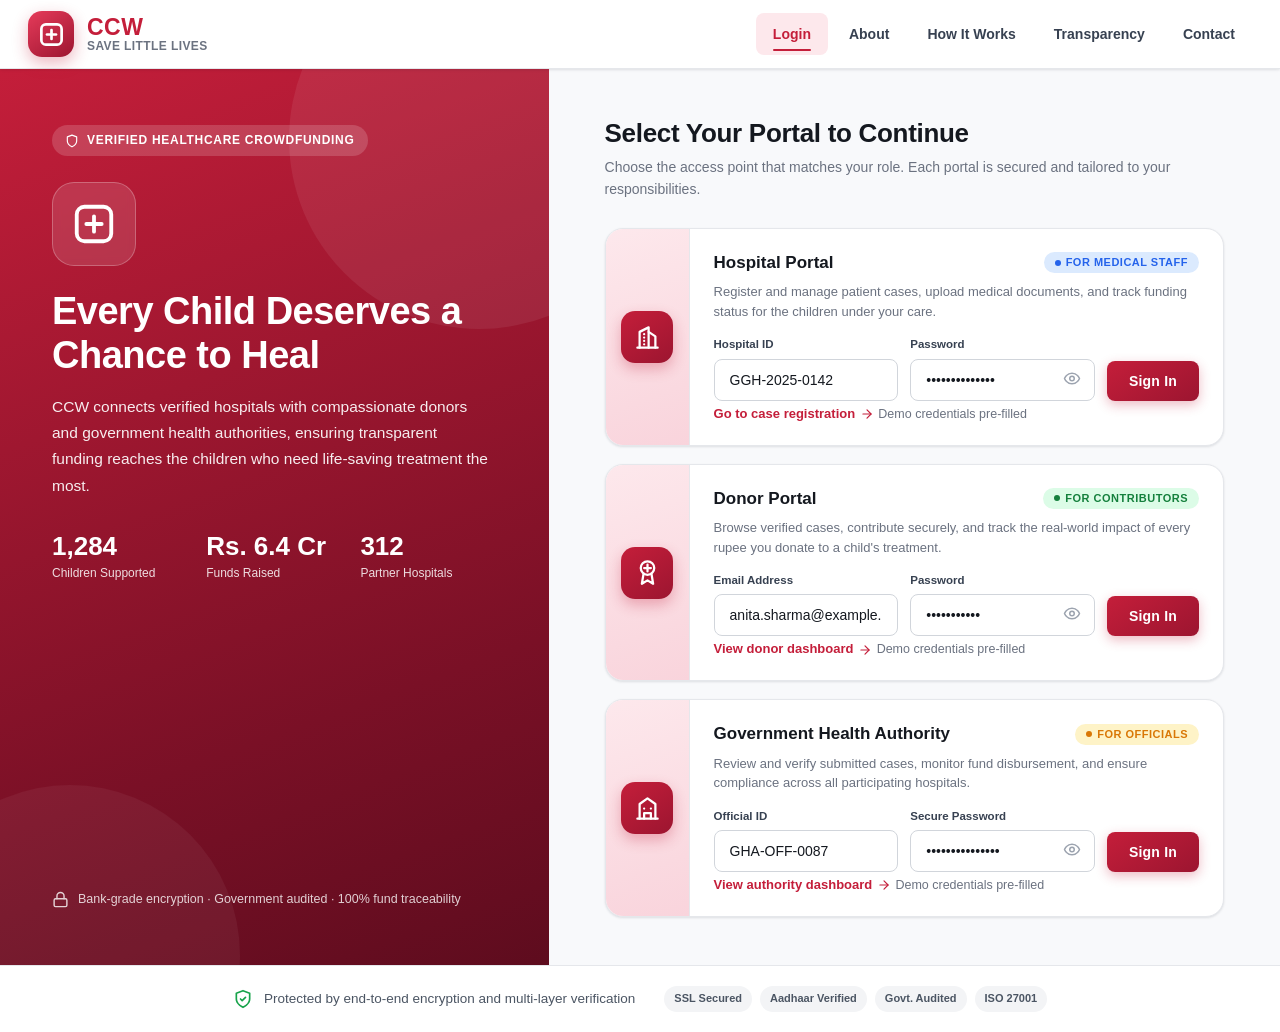
==== commit e12fc86a: "Add files via upload" ====
--- a/index.html
+++ b/index.html
@@ -1,19 +1,2211 @@
-
-
-
 <!DOCTYPE html>
 <html lang="en">
 <head>
   <meta charset="UTF-8" />
   <meta name="viewport" content="width=device-width, initial-scale=1.0" />
-  <title>Register New Case | CCW - Save Little Lives</title>
-  <meta name="description" content="Hospital workflow to register a new patient case for crowdfunding on the CCW Save Little Lives platform." />
-  <link rel="stylesheet" href="assets/styles.css" />
-<script src="https://sites.super.myninja.ai/_assets/ninja-daytona-script.js"></script>
+  <title>CCW - Save Little Lives | Secure Healthcare Crowdfunding Portal</title>
+  <meta name="description" content="CCW Save Little Lives is a verified healthcare crowdfunding platform connecting hospitals, donors, and government health authorities to fund life-saving treatment for children." />
+  <style>
+/* ============================================================
+   CCW - Save Little Lives
+   Global Stylesheet - Enhanced Professional Edition
+   ============================================================ */
+
+/* ---------- Reset & Base ---------- */
+*,
+*::before,
+*::after {
+  margin: 0;
+  padding: 0;
+  box-sizing: border-box;
+}
+
+:root {
+  --ccw-red: #c41e3a;
+  --ccw-red-dark: #9c1530;
+  --ccw-red-deep: #7a1026;
+  --ccw-red-light: #e63b5a;
+  --ccw-red-tint: #fde8ec;
+  --ccw-red-tint-2: #f9d4dc;
+  --ccw-gray-900: #14181f;
+  --ccw-gray-800: #1f2937;
+  --ccw-gray-700: #374151;
+  --ccw-gray-600: #4b5563;
+  --ccw-gray-500: #6b7280;
+  --ccw-gray-400: #9ca3af;
+  --ccw-gray-300: #d1d5db;
+  --ccw-gray-200: #e5e7eb;
+  --ccw-gray-100: #f3f4f6;
+  --ccw-gray-50: #f8f9fb;
+  --ccw-white: #ffffff;
+  --ccw-green: #16a34a;
+  --ccw-green-dark: #15803d;
+  --ccw-green-light: #dcfce7;
+  --ccw-amber: #d97706;
+  --ccw-amber-light: #fef3c7;
+  --ccw-blue: #2563eb;
+  --ccw-blue-light: #dbeafe;
+  --ccw-purple: #7c3aed;
+  --ccw-purple-light: #ede9fe;
+  --ccw-teal: #0d9488;
+  --ccw-teal-light: #ccfbf1;
+  --ccw-ink: #0f172a;
+  --ccw-shadow-xs: 0 1px 2px rgba(15, 23, 42, 0.06);
+  --ccw-shadow-sm: 0 1px 3px rgba(15, 23, 42, 0.08), 0 1px 2px rgba(15, 23, 42, 0.04);
+  --ccw-shadow: 0 2px 8px rgba(15, 23, 42, 0.07), 0 1px 3px rgba(15, 23, 42, 0.04);
+  --ccw-shadow-md: 0 6px 20px rgba(15, 23, 42, 0.09), 0 2px 6px rgba(15, 23, 42, 0.05);
+  --ccw-shadow-lg: 0 14px 40px rgba(15, 23, 42, 0.12), 0 6px 14px rgba(15, 23, 42, 0.06);
+  --ccw-shadow-red: 0 8px 24px rgba(196, 30, 58, 0.28);
+  --ccw-radius: 12px;
+  --ccw-radius-sm: 8px;
+  --ccw-radius-lg: 18px;
+  --ccw-radius-xl: 24px;
+  --sidebar-width: 264px;
+  --header-height: 68px;
+  --font-sans: "Segoe UI", "Helvetica Neue", Arial, sans-serif;
+}
+
+html {
+  scroll-behavior: smooth;
+}
+
+body {
+  font-family: var(--font-sans);
+  color: var(--ccw-gray-800);
+  background: var(--ccw-gray-50);
+  line-height: 1.6;
+  font-size: 15px;
+  -webkit-font-smoothing: antialiased;
+  text-rendering: optimizeLegibility;
+}
+
+a {
+  color: var(--ccw-red);
+  text-decoration: none;
+  transition: color 0.2s ease;
+}
+
+a:hover {
+  color: var(--ccw-red-dark);
+}
+
+img {
+  max-width: 100%;
+  display: block;
+}
+
+h1, h2, h3, h4, h5 {
+  color: var(--ccw-gray-900);
+  line-height: 1.25;
+}
+
+/* ---------- Decorative gradient mesh (for heroes) ---------- */
+.mesh-bg {
+  position: relative;
+  overflow: hidden;
+}
+.mesh-bg::before {
+  content: "";
+  position: absolute;
+  inset: 0;
+  background:
+    radial-gradient(circle at 12% 18%, rgba(255, 255, 255, 0.18) 0%, transparent 38%),
+    radial-gradient(circle at 88% 12%, rgba(255, 255, 255, 0.12) 0%, transparent 42%),
+    radial-gradient(circle at 75% 88%, rgba(255, 255, 255, 0.10) 0%, transparent 40%);
+  pointer-events: none;
+}
+.mesh-bg::after {
+  content: "";
+  position: absolute;
+  inset: 0;
+  background-image:
+    linear-gradient(rgba(255, 255, 255, 0.045) 1px, transparent 1px),
+    linear-gradient(90deg, rgba(255, 255, 255, 0.045) 1px, transparent 1px);
+  background-size: 44px 44px;
+  pointer-events: none;
+  -webkit-mask-image: radial-gradient(circle at 50% 40%, black, transparent 75%);
+  mask-image: radial-gradient(circle at 50% 40%, black, transparent 75%);
+}
+
+/* ---------- Top Navigation Bar ---------- */
+.topbar {
+  background: var(--ccw-white);
+  border-bottom: 1px solid var(--ccw-gray-200);
+  position: sticky;
+  top: 0;
+  z-index: 1000;
+  box-shadow: var(--ccw-shadow-sm);
+}
+
+.topbar-inner {
+  max-width: 1320px;
+  margin: 0 auto;
+  height: var(--header-height);
+  padding: 0 28px;
+  display: flex;
+  align-items: center;
+  justify-content: space-between;
+}
+
+.brand {
+  display: flex;
+  align-items: center;
+  gap: 13px;
+}
+
+.brand-logo {
+  width: 46px;
+  height: 46px;
+  background: linear-gradient(145deg, var(--ccw-red-light), var(--ccw-red-dark));
+  border-radius: 14px;
+  display: flex;
+  align-items: center;
+  justify-content: center;
+  color: var(--ccw-white);
+  flex-shrink: 0;
+  box-shadow: 0 6px 16px rgba(196, 30, 58, 0.32);
+}
+
+.brand-logo svg {
+  width: 27px;
+  height: 27px;
+}
+
+.brand-text {
+  display: flex;
+  flex-direction: column;
+  line-height: 1.1;
+}
+
+.brand-text .brand-name {
+  font-size: 23px;
+  font-weight: 800;
+  color: var(--ccw-red);
+  letter-spacing: 0.5px;
+}
+
+.brand-text .brand-tag {
+  font-size: 12px;
+  color: var(--ccw-gray-500);
+  font-weight: 600;
+  letter-spacing: 0.4px;
+  text-transform: uppercase;
+}
+
+.nav-links {
+  display: flex;
+  align-items: center;
+  gap: 4px;
+  list-style: none;
+}
+
+.nav-links a {
+  display: block;
+  padding: 10px 17px;
+  color: var(--ccw-gray-700);
+  font-weight: 600;
+  font-size: 14px;
+  border-radius: var(--ccw-radius-sm);
+  transition: all 0.2s ease;
+  position: relative;
+}
+
+.nav-links a:hover,
+.nav-links a.active {
+  color: var(--ccw-red);
+  background: var(--ccw-red-tint);
+}
+
+.nav-links a.active::after {
+  content: "";
+  position: absolute;
+  left: 17px;
+  right: 17px;
+  bottom: 4px;
+  height: 2px;
+  background: var(--ccw-red);
+  border-radius: 2px;
+}
+
+/* ---------- Buttons ---------- */
+.btn {
+  display: inline-flex;
+  align-items: center;
+  justify-content: center;
+  gap: 8px;
+  padding: 12px 22px;
+  border: none;
+  border-radius: var(--ccw-radius-sm);
+  font-size: 14px;
+  font-weight: 700;
+  font-family: inherit;
+  cursor: pointer;
+  transition: all 0.2s ease;
+  text-align: center;
+  white-space: nowrap;
+  letter-spacing: 0.2px;
+}
+
+.btn-primary {
+  background: linear-gradient(145deg, var(--ccw-red), var(--ccw-red-dark));
+  color: var(--ccw-white);
+  box-shadow: 0 4px 12px rgba(196, 30, 58, 0.30);
+}
+
+.btn-primary:hover {
+  background: linear-gradient(145deg, var(--ccw-red-light), var(--ccw-red));
+  color: var(--ccw-white);
+  box-shadow: 0 6px 18px rgba(196, 30, 58, 0.38);
+  transform: translateY(-1px);
+}
+
+.btn-outline {
+  background: var(--ccw-white);
+  color: var(--ccw-red);
+  border: 1.5px solid var(--ccw-red);
+}
+
+.btn-outline:hover {
+  background: var(--ccw-red-tint);
+  transform: translateY(-1px);
+}
+
+.btn-ghost {
+  background: var(--ccw-white);
+  color: var(--ccw-gray-700);
+  border: 1px solid var(--ccw-gray-300);
+}
+
+.btn-ghost:hover {
+  background: var(--ccw-gray-100);
+  color: var(--ccw-gray-900);
+  border-color: var(--ccw-gray-400);
+}
+
+.btn-dark {
+  background: var(--ccw-ink);
+  color: var(--ccw-white);
+}
+
+.btn-dark:hover {
+  background: #1e293b;
+  color: var(--ccw-white);
+  transform: translateY(-1px);
+}
+
+.btn-block { width: 100%; }
+.btn-lg { padding: 15px 30px; font-size: 15.5px; }
+.btn-sm { padding: 7px 14px; font-size: 13px; }
+
+/* ---------- Cards ---------- */
+.card {
+  background: var(--ccw-white);
+  border: 1px solid var(--ccw-gray-200);
+  border-radius: var(--ccw-radius);
+  box-shadow: var(--ccw-shadow-sm);
+}
+
+.card-pad { padding: 26px; }
+
+.card-header {
+  padding: 18px 24px;
+  border-bottom: 1px solid var(--ccw-gray-200);
+  display: flex;
+  align-items: center;
+  justify-content: space-between;
+}
+
+.card-title {
+  font-size: 16px;
+  font-weight: 800;
+  color: var(--ccw-gray-900);
+  display: flex;
+  align-items: center;
+  gap: 9px;
+}
+
+.card-title .ct-mark {
+  width: 4px;
+  height: 18px;
+  border-radius: 3px;
+  background: var(--ccw-red);
+  display: inline-block;
+}
+
+/* ---------- Forms ---------- */
+.form-group { margin-bottom: 18px; }
+
+.form-label {
+  display: block;
+  font-size: 13px;
+  font-weight: 700;
+  color: var(--ccw-gray-700);
+  margin-bottom: 7px;
+}
+
+.form-label .req { color: var(--ccw-red); }
+
+.form-control {
+  width: 100%;
+  padding: 12px 15px;
+  font-size: 14px;
+  font-family: inherit;
+  color: var(--ccw-gray-900);
+  background: var(--ccw-white);
+  border: 1.5px solid var(--ccw-gray-300);
+  border-radius: var(--ccw-radius-sm);
+  transition: border-color 0.2s ease, box-shadow 0.2s ease, background 0.2s ease;
+}
+
+.form-control:focus {
+  outline: none;
+  border-color: var(--ccw-red);
+  box-shadow: 0 0 0 4px rgba(196, 30, 58, 0.12);
+  background: var(--ccw-white);
+}
+
+.form-control::placeholder { color: var(--ccw-gray-400); }
+
+textarea.form-control { resize: vertical; min-height: 90px; }
+
+select.form-control {
+  appearance: none;
+  background-image: url("data:image/svg+xml;charset=UTF-8,%3csvg xmlns='http://www.w3.org/2000/svg' width='12' height='12' viewBox='0 0 24 24' fill='none' stroke='%236b7280' stroke-width='3' stroke-linecap='round' stroke-linejoin='round'%3e%3cpolyline points='6 9 12 15 18 9'%3e%3c/polyline%3e%3c/svg%3e");
+  background-repeat: no-repeat;
+  background-position: right 15px center;
+  padding-right: 40px;
+}
+
+.input-group { position: relative; }
+
+.input-group .toggle-pw {
+  position: absolute;
+  right: 10px;
+  top: 50%;
+  transform: translateY(-50%);
+  background: none;
+  border: none;
+  cursor: pointer;
+  color: var(--ccw-gray-400);
+  padding: 4px;
+  transition: color 0.2s ease;
+}
+
+.input-group .toggle-pw:hover { color: var(--ccw-red); }
+
+.input-group .input-icon {
+  position: absolute;
+  left: 13px;
+  top: 50%;
+  transform: translateY(-50%);
+  color: var(--ccw-gray-400);
+  pointer-events: none;
+}
+.input-group .input-icon svg { width: 18px; height: 18px; }
+
+.input-group .form-control.has-icon { padding-left: 42px; }
+
+.checkbox-row {
+  display: flex;
+  align-items: center;
+  gap: 8px;
+  font-size: 13px;
+  color: var(--ccw-gray-700);
+  cursor: pointer;
+}
+
+.checkbox-row input { width: 16px; height: 16px; accent-color: var(--ccw-red); }
+
+/* File upload */
+.upload-area {
+  border: 2px dashed var(--ccw-gray-300);
+  border-radius: var(--ccw-radius-sm);
+  padding: 30px;
+  text-align: center;
+  color: var(--ccw-gray-500);
+  background: var(--ccw-gray-50);
+  cursor: pointer;
+  transition: all 0.2s ease;
+}
+
+.upload-area:hover {
+  border-color: var(--ccw-red);
+  background: var(--ccw-red-tint);
+  color: var(--ccw-red);
+}
+
+.upload-area svg {
+  width: 38px;
+  height: 38px;
+  margin: 0 auto 10px;
+  color: var(--ccw-gray-400);
+}
+
+.upload-area:hover svg { color: var(--ccw-red); }
+
+.upload-area .up-hint {
+  font-size: 12px;
+  color: var(--ccw-gray-400);
+  margin-top: 5px;
+}
+
+/* ---------- Tables ---------- */
+.table-wrap { overflow-x: auto; }
+
+table.data-table {
+  width: 100%;
+  border-collapse: collapse;
+  font-size: 13.5px;
+}
+
+table.data-table thead th {
+  text-align: left;
+  padding: 13px 18px;
+  background: var(--ccw-gray-50);
+  color: var(--ccw-gray-600);
+  font-weight: 700;
+  font-size: 11.5px;
+  text-transform: uppercase;
+  letter-spacing: 0.5px;
+  border-bottom: 2px solid var(--ccw-gray-200);
+}
+
+table.data-table tbody td {
+  padding: 14px 18px;
+  border-bottom: 1px solid var(--ccw-gray-100);
+  color: var(--ccw-gray-700);
+}
+
+table.data-table tbody tr {
+  transition: background 0.15s ease;
+}
+
+table.data-table tbody tr:hover { background: var(--ccw-red-tint); }
+
+table.data-table tbody tr:last-child td { border-bottom: none; }
+
+.cell-strong { font-weight: 700; color: var(--ccw-gray-900); }
+.cell-amount { font-weight: 800; color: var(--ccw-red); }
+
+/* ---------- Badges / Pills ---------- */
+.badge {
+  display: inline-flex;
+  align-items: center;
+  gap: 5px;
+  padding: 5px 11px;
+  border-radius: 30px;
+  font-size: 11px;
+  font-weight: 800;
+  text-transform: uppercase;
+  letter-spacing: 0.5px;
+  line-height: 1;
+}
+
+.badge::before {
+  content: "";
+  width: 6px;
+  height: 6px;
+  border-radius: 50%;
+  background: currentColor;
+}
+
+.badge-pending { background: var(--ccw-amber-light); color: var(--ccw-amber); }
+.badge-approved { background: var(--ccw-green-light); color: var(--ccw-green-dark); }
+.badge-rejected { background: var(--ccw-red-tint); color: var(--ccw-red); }
+.badge-active { background: var(--ccw-blue-light); color: var(--ccw-blue); }
+.badge-neutral { background: var(--ccw-gray-100); color: var(--ccw-gray-600); }
+
+.badge.no-dot::before { display: none; }
+
+/* ---------- Stat Cards ---------- */
+.stat-grid { display: grid; gap: 18px; }
+
+.stat-card {
+  background: var(--ccw-white);
+  border: 1px solid var(--ccw-gray-200);
+  border-radius: var(--ccw-radius);
+  padding: 20px;
+  display: flex;
+  align-items: flex-start;
+  gap: 16px;
+  box-shadow: var(--ccw-shadow-sm);
+  transition: transform 0.2s ease, box-shadow 0.2s ease, border-color 0.2s ease;
+  position: relative;
+  overflow: hidden;
+}
+
+.stat-card::before {
+  content: "";
+  position: absolute;
+  left: 0;
+  top: 0;
+  bottom: 0;
+  width: 4px;
+  background: var(--accent, var(--ccw-red));
+  opacity: 0;
+  transition: opacity 0.2s ease;
+}
+
+.stat-card:hover {
+  transform: translateY(-3px);
+  box-shadow: var(--ccw-shadow-md);
+  border-color: var(--ccw-gray-300);
+}
+
+.stat-card:hover::before { opacity: 1; }
+
+.stat-card.accent-red { --accent: var(--ccw-red); }
+.stat-card.accent-green { --accent: var(--ccw-green); }
+.stat-card.accent-amber { --accent: var(--ccw-amber); }
+.stat-card.accent-blue { --accent: var(--ccw-blue); }
+.stat-card.accent-purple { --accent: var(--ccw-purple); }
+.stat-card.accent-teal { --accent: var(--ccw-teal); }
+
+.stat-icon {
+  width: 50px;
+  height: 50px;
+  border-radius: 12px;
+  display: flex;
+  align-items: center;
+  justify-content: center;
+  flex-shrink: 0;
+}
+
+.stat-icon svg { width: 25px; height: 25px; }
+
+.stat-icon.red { background: var(--ccw-red-tint); color: var(--ccw-red); }
+.stat-icon.green { background: var(--ccw-green-light); color: var(--ccw-green-dark); }
+.stat-icon.amber { background: var(--ccw-amber-light); color: var(--ccw-amber); }
+.stat-icon.blue { background: var(--ccw-blue-light); color: var(--ccw-blue); }
+.stat-icon.gray { background: var(--ccw-gray-100); color: var(--ccw-gray-500); }
+.stat-icon.purple { background: var(--ccw-purple-light); color: var(--ccw-purple); }
+.stat-icon.teal { background: var(--ccw-teal-light); color: var(--ccw-teal); }
+
+.stat-body { min-width: 0; }
+
+.stat-body .stat-value {
+  font-size: 25px;
+  font-weight: 800;
+  color: var(--ccw-gray-900);
+  line-height: 1.15;
+  letter-spacing: -0.3px;
+}
+
+.stat-body .stat-label {
+  font-size: 12.5px;
+  color: var(--ccw-gray-500);
+  font-weight: 600;
+  margin-top: 3px;
+}
+
+.stat-trend {
+  display: inline-flex;
+  align-items: center;
+  gap: 3px;
+  font-size: 11px;
+  font-weight: 700;
+  margin-top: 7px;
+  padding: 2px 7px;
+  border-radius: 20px;
+}
+.stat-trend svg { width: 11px; height: 11px; }
+.stat-trend.up { background: var(--ccw-green-light); color: var(--ccw-green-dark); }
+.stat-trend.down { background: var(--ccw-red-tint); color: var(--ccw-red); }
+.stat-trend.flat { background: var(--ccw-gray-100); color: var(--ccw-gray-500); }
+
+/* ---------- Progress Bars ---------- */
+.progress {
+  height: 9px;
+  background: var(--ccw-gray-200);
+  border-radius: 20px;
+  overflow: hidden;
+}
+
+.progress-bar {
+  height: 100%;
+  background: linear-gradient(90deg, var(--ccw-red-light), var(--ccw-red));
+  border-radius: 20px;
+  transition: width 0.4s ease;
+}
+
+.progress-bar.green { background: linear-gradient(90deg, #4ade80, var(--ccw-green)); }
+.progress-bar.amber { background: linear-gradient(90deg, #fbbf24, var(--ccw-amber)); }
+
+/* ---------- Dashboard Layout ---------- */
+.dashboard {
+  display: flex;
+  min-height: 100vh;
+  background: var(--ccw-gray-50);
+}
+
+.sidebar {
+  width: var(--sidebar-width);
+  background: var(--ccw-white);
+  border-right: 1px solid var(--ccw-gray-200);
+  display: flex;
+  flex-direction: column;
+  position: fixed;
+  top: 0;
+  left: 0;
+  bottom: 0;
+  z-index: 900;
+  overflow-y: auto;
+  box-shadow: 2px 0 14px rgba(15, 23, 42, 0.04);
+}
+
+.sidebar-brand {
+  padding: 20px 22px;
+  border-bottom: 1px solid var(--ccw-gray-200);
+  display: flex;
+  align-items: center;
+  gap: 11px;
+}
+
+.sidebar-brand .brand-logo { width: 40px; height: 40px; border-radius: 11px; }
+.sidebar-brand .brand-logo svg { width: 23px; height: 23px; }
+.sidebar-brand .brand-name { font-size: 19px; }
+.sidebar-brand .brand-tag { font-size: 10.5px; }
+
+.sidebar-nav {
+  padding: 14px 12px;
+  flex: 1;
+  list-style: none;
+}
+
+.sidebar-nav .nav-section-title {
+  font-size: 10.5px;
+  text-transform: uppercase;
+  letter-spacing: 0.7px;
+  color: var(--ccw-gray-400);
+  font-weight: 800;
+  padding: 16px 12px 7px;
+}
+
+.sidebar-nav li a {
+  display: flex;
+  align-items: center;
+  gap: 13px;
+  padding: 11px 13px;
+  border-radius: var(--ccw-radius-sm);
+  color: var(--ccw-gray-600);
+  font-size: 14px;
+  font-weight: 600;
+  transition: all 0.15s ease;
+  margin-bottom: 2px;
+}
+
+.sidebar-nav li a svg {
+  width: 19px;
+  height: 19px;
+  flex-shrink: 0;
+  color: var(--ccw-gray-400);
+  transition: color 0.15s ease;
+}
+
+.sidebar-nav li a:hover {
+  background: var(--ccw-gray-100);
+  color: var(--ccw-gray-900);
+}
+
+.sidebar-nav li a:hover svg { color: var(--ccw-gray-700); }
+
+.sidebar-nav li a.active {
+  background: linear-gradient(135deg, var(--ccw-red), var(--ccw-red-dark));
+  color: var(--ccw-white);
+  box-shadow: 0 4px 12px rgba(196, 30, 58, 0.28);
+}
+
+.sidebar-nav li a.active svg { color: var(--ccw-white); }
+
+.sidebar-nav li a .nav-badge {
+  margin-left: auto;
+  background: var(--ccw-red);
+  color: var(--ccw-white);
+  font-size: 10px;
+  font-weight: 800;
+  padding: 2px 7px;
+  border-radius: 20px;
+}
+.sidebar-nav li a.active .nav-badge { background: rgba(255,255,255,0.25); }
+
+.sidebar-user {
+  padding: 16px;
+  border-top: 1px solid var(--ccw-gray-200);
+}
+
+.sidebar-user-card {
+  background: var(--ccw-gray-50);
+  border: 1px solid var(--ccw-gray-200);
+  border-radius: var(--ccw-radius-sm);
+  padding: 13px;
+  display: flex;
+  align-items: center;
+  gap: 11px;
+}
+
+.sidebar-user-avatar {
+  width: 38px;
+  height: 38px;
+  border-radius: 11px;
+  background: linear-gradient(145deg, var(--ccw-red-light), var(--ccw-red-dark));
+  color: var(--ccw-white);
+  display: flex;
+  align-items: center;
+  justify-content: center;
+  font-weight: 800;
+  font-size: 14px;
+  flex-shrink: 0;
+}
+
+.sidebar-user-info .su-name {
+  font-size: 13px;
+  font-weight: 800;
+  color: var(--ccw-gray-900);
+  line-height: 1.2;
+}
+
+.sidebar-user-info .su-role {
+  font-size: 11px;
+  color: var(--ccw-gray-500);
+  margin-top: 1px;
+}
+
+.main-area {
+  margin-left: var(--sidebar-width);
+  flex: 1;
+  display: flex;
+  flex-direction: column;
+  min-width: 0;
+}
+
+.main-header {
+  background: var(--ccw-white);
+  border-bottom: 1px solid var(--ccw-gray-200);
+  padding: 18px 30px;
+  display: flex;
+  align-items: center;
+  justify-content: space-between;
+  position: sticky;
+  top: 0;
+  z-index: 800;
+  box-shadow: 0 1px 3px rgba(15,23,42,0.03);
+}
+
+.main-header .mh-title {
+  font-size: 19px;
+  font-weight: 800;
+  color: var(--ccw-gray-900);
+  letter-spacing: -0.2px;
+}
+
+.main-header .mh-subtitle {
+  font-size: 12.5px;
+  color: var(--ccw-gray-500);
+  margin-top: 2px;
+  font-weight: 500;
+}
+
+.main-header .mh-right {
+  display: flex;
+  align-items: center;
+  gap: 14px;
+}
+
+.icon-btn {
+  width: 40px;
+  height: 40px;
+  border-radius: 11px;
+  border: 1px solid var(--ccw-gray-200);
+  background: var(--ccw-white);
+  display: flex;
+  align-items: center;
+  justify-content: center;
+  cursor: pointer;
+  color: var(--ccw-gray-500);
+  position: relative;
+  transition: all 0.2s ease;
+}
+
+.icon-btn:hover {
+  background: var(--ccw-red-tint);
+  color: var(--ccw-red);
+  border-color: var(--ccw-red-tint-2);
+}
+
+.icon-btn svg { width: 19px; height: 19px; }
+
+.icon-btn .notif-dot {
+  position: absolute;
+  top: 8px;
+  right: 9px;
+  width: 8px;
+  height: 8px;
+  background: var(--ccw-red);
+  border-radius: 50%;
+  border: 2px solid var(--ccw-white);
+}
+
+.main-content { padding: 30px; flex: 1; }
+
+/* ---------- Page welcome banner (dashboard) ---------- */
+.welcome-banner {
+  background: linear-gradient(135deg, var(--ccw-red) 0%, var(--ccw-red-deep) 100%);
+  border-radius: var(--ccw-radius-lg);
+  padding: 28px 30px;
+  color: var(--ccw-white);
+  display: flex;
+  align-items: center;
+  justify-content: space-between;
+  gap: 24px;
+  position: relative;
+  overflow: hidden;
+  box-shadow: var(--ccw-shadow-red);
+  margin-bottom: 24px;
+}
+
+.welcome-banner::before {
+  content: "";
+  position: absolute;
+  right: -40px;
+  top: -40px;
+  width: 220px;
+  height: 220px;
+  border-radius: 50%;
+  background: rgba(255, 255, 255, 0.08);
+}
+
+.welcome-banner::after {
+  content: "";
+  position: absolute;
+  right: 60px;
+  bottom: -80px;
+  width: 180px;
+  height: 180px;
+  border-radius: 50%;
+  background: rgba(255, 255, 255, 0.06);
+}
+
+.welcome-banner .wb-content { position: relative; z-index: 2; max-width: 560px; }
+
+.welcome-banner .wb-title {
+  font-size: 22px;
+  font-weight: 800;
+  letter-spacing: -0.2px;
+}
+
+.welcome-banner .wb-sub {
+  font-size: 14px;
+  opacity: 0.92;
+  margin-top: 6px;
+  line-height: 1.6;
+}
+
+.welcome-banner .wb-action { position: relative; z-index: 2; }
+
+.welcome-banner .wb-eyebrow {
+  display: inline-flex;
+  align-items: center;
+  gap: 7px;
+  font-size: 11.5px;
+  font-weight: 700;
+  text-transform: uppercase;
+  letter-spacing: 0.6px;
+  background: rgba(255, 255, 255, 0.18);
+  padding: 5px 11px;
+  border-radius: 20px;
+  margin-bottom: 12px;
+}
+
+.welcome-banner .wb-eyebrow svg { width: 13px; height: 13px; }
+
+/* ---------- Grid Helpers ---------- */
+.grid { display: grid; gap: 20px; }
+.grid-2 { grid-template-columns: repeat(2, 1fr); }
+.grid-3 { grid-template-columns: repeat(3, 1fr); }
+.grid-4 { grid-template-columns: repeat(4, 1fr); }
+.grid-6 { grid-template-columns: repeat(6, 1fr); }
+.grid-7 { grid-template-columns: repeat(7, 1fr); }
+.cols-7-5 { display: grid; grid-template-columns: 7fr 5fr; gap: 20px; }
+.cols-3-2 { display: grid; grid-template-columns: 3fr 2fr; gap: 20px; }
+.cols-2-1 { display: grid; grid-template-columns: 2fr 1fr; gap: 20px; }
+
+.mt-0 { margin-top: 0; } .mt-8 { margin-top: 8px; } .mt-16 { margin-top: 16px; }
+.mt-20 { margin-top: 20px; } .mt-24 { margin-top: 24px; }
+.mb-0 { margin-bottom: 0; } .mb-8 { margin-bottom: 8px; } .mb-16 { margin-bottom: 16px; }
+.mb-20 { margin-bottom: 20px; } .mb-24 { margin-bottom: 24px; }
+
+.section-title {
+  font-size: 17px;
+  font-weight: 800;
+  color: var(--ccw-gray-900);
+  margin-bottom: 4px;
+  letter-spacing: -0.2px;
+}
+
+.section-sub { font-size: 13px; color: var(--ccw-gray-500); }
+
+.link-arrow {
+  display: inline-flex;
+  align-items: center;
+  gap: 5px;
+  font-size: 13px;
+  font-weight: 700;
+  color: var(--ccw-red);
+  transition: gap 0.2s ease;
+}
+
+.link-arrow:hover { gap: 8px; }
+.link-arrow svg { width: 14px; height: 14px; }
+
+/* ---------- Login Page ---------- */
+.login-split {
+  display: grid;
+  grid-template-columns: 1.05fr 1.4fr;
+  min-height: calc(100vh - var(--header-height));
+}
+
+.login-aside {
+  background: linear-gradient(160deg, var(--ccw-red) 0%, var(--ccw-red-deep) 70%, #5e0c1e 100%);
+  color: var(--ccw-white);
+  padding: 56px 52px;
+  display: flex;
+  flex-direction: column;
+  justify-content: space-between;
+  position: relative;
+  overflow: hidden;
+}
+
+.login-aside::before {
+  content: "";
+  position: absolute;
+  top: -120px;
+  right: -120px;
+  width: 380px;
+  height: 380px;
+  border-radius: 50%;
+  background: rgba(255, 255, 255, 0.07);
+}
+.login-aside::after {
+  content: "";
+  position: absolute;
+  bottom: -160px;
+  left: -100px;
+  width: 340px;
+  height: 340px;
+  border-radius: 50%;
+  background: rgba(255, 255, 255, 0.05);
+}
+
+.login-aside .la-inner { position: relative; z-index: 2; }
+
+.login-aside .la-eyebrow {
+  display: inline-flex;
+  align-items: center;
+  gap: 8px;
+  font-size: 12px;
+  font-weight: 700;
+  text-transform: uppercase;
+  letter-spacing: 0.7px;
+  background: rgba(255, 255, 255, 0.16);
+  padding: 6px 13px;
+  border-radius: 20px;
+  margin-bottom: 26px;
+}
+
+.login-aside .la-eyebrow svg { width: 14px; height: 14px; }
+
+.login-aside .la-mark {
+  width: 84px;
+  height: 84px;
+  background: rgba(255, 255, 255, 0.12);
+  border: 1px solid rgba(255, 255, 255, 0.25);
+  border-radius: 22px;
+  display: flex;
+  align-items: center;
+  justify-content: center;
+  margin-bottom: 24px;
+  backdrop-filter: blur(4px);
+}
+
+.login-aside .la-mark svg { width: 46px; height: 46px; color: var(--ccw-white); }
+
+.login-aside h1 {
+  font-size: 38px;
+  font-weight: 800;
+  color: var(--ccw-white);
+  line-height: 1.15;
+  letter-spacing: -0.5px;
+}
+
+.login-aside .la-lead {
+  font-size: 15.5px;
+  opacity: 0.92;
+  margin-top: 16px;
+  line-height: 1.7;
+  max-width: 440px;
+}
+
+.login-aside .la-stats {
+  display: grid;
+  grid-template-columns: repeat(3, 1fr);
+  gap: 18px;
+  margin-top: 34px;
+  position: relative;
+  z-index: 2;
+}
+
+.login-aside .la-stat .las-value {
+  font-size: 26px;
+  font-weight: 800;
+  color: var(--ccw-white);
+  line-height: 1;
+}
+
+.login-aside .la-stat .las-label {
+  font-size: 12px;
+  opacity: 0.85;
+  margin-top: 5px;
+  font-weight: 500;
+}
+
+.login-aside .la-footer {
+  position: relative;
+  z-index: 2;
+  font-size: 12.5px;
+  opacity: 0.8;
+  display: flex;
+  align-items: center;
+  gap: 9px;
+}
+
+.login-aside .la-footer svg { width: 17px; height: 17px; }
+
+.login-main {
+  padding: 48px 56px;
+  background: var(--ccw-gray-50);
+  display: flex;
+  flex-direction: column;
+  justify-content: center;
+}
+
+.login-main .lm-head { margin-bottom: 28px; }
+
+.login-main .lm-head h2 {
+  font-size: 26px;
+  font-weight: 800;
+  color: var(--ccw-gray-900);
+  letter-spacing: -0.3px;
+}
+
+.login-main .lm-head p {
+  font-size: 14px;
+  color: var(--ccw-gray-500);
+  margin-top: 6px;
+}
+
+.login-portals {
+  display: grid;
+  grid-template-columns: 1fr;
+  gap: 18px;
+}
+
+.portal-card {
+  background: var(--ccw-white);
+  border: 1.5px solid var(--ccw-gray-200);
+  border-radius: var(--ccw-radius-lg);
+  box-shadow: var(--ccw-shadow-sm);
+  overflow: hidden;
+  display: flex;
+  align-items: stretch;
+  transition: all 0.25s ease;
+}
+
+.portal-card:hover {
+  border-color: var(--ccw-red-tint-2);
+  box-shadow: var(--ccw-shadow-md);
+  transform: translateY(-2px);
+}
+
+.portal-rail {
+  width: 84px;
+  flex-shrink: 0;
+  background: linear-gradient(160deg, var(--ccw-red-tint), var(--ccw-red-tint-2));
+  display: flex;
+  align-items: center;
+  justify-content: center;
+  border-right: 1px solid var(--ccw-gray-200);
+}
+
+.portal-rail .portal-icon {
+  width: 52px;
+  height: 52px;
+  background: linear-gradient(145deg, var(--ccw-red), var(--ccw-red-dark));
+  color: var(--ccw-white);
+  border-radius: 14px;
+  display: flex;
+  align-items: center;
+  justify-content: center;
+  box-shadow: 0 6px 14px rgba(196, 30, 58, 0.30);
+}
+
+.portal-rail .portal-icon svg { width: 27px; height: 27px; }
+
+.portal-body {
+  padding: 20px 24px;
+  flex: 1;
+  display: flex;
+  flex-direction: column;
+  justify-content: center;
+}
+
+.portal-body .pb-head {
+  display: flex;
+  align-items: center;
+  justify-content: space-between;
+  margin-bottom: 6px;
+}
+
+.portal-body .pb-title {
+  font-size: 17px;
+  font-weight: 800;
+  color: var(--ccw-gray-900);
+}
+
+.portal-body .pb-desc {
+  font-size: 13px;
+  color: var(--ccw-gray-500);
+  margin-bottom: 14px;
+  line-height: 1.5;
+}
+
+.portal-form {
+  display: grid;
+  grid-template-columns: 1fr 1fr auto;
+  gap: 12px;
+  align-items: end;
+}
+
+.portal-form .form-group { margin-bottom: 0; }
+.portal-form .form-label { font-size: 11.5px; margin-bottom: 5px; }
+
+.portal-form .pb-extras {
+  display: flex;
+  align-items: center;
+  gap: 14px;
+  margin-top: 10px;
+}
+
+.portal-card.compact .portal-form { grid-template-columns: 1fr 1fr; }
+.portal-card.compact .portal-body { padding: 18px 22px; }
+
+.security-strip {
+  background: var(--ccw-white);
+  border-top: 1px solid var(--ccw-gray-200);
+  padding: 20px 24px;
+  display: flex;
+  align-items: center;
+  justify-content: center;
+  gap: 11px;
+  color: var(--ccw-gray-600);
+  font-size: 13.5px;
+  font-weight: 500;
+}
+
+.security-strip svg { width: 20px; height: 20px; color: var(--ccw-green); }
+
+.security-strip .sec-pills {
+  display: flex;
+  gap: 8px;
+  margin-left: 18px;
+}
+
+.security-strip .sec-pill {
+  font-size: 11px;
+  font-weight: 700;
+  color: var(--ccw-gray-600);
+  background: var(--ccw-gray-100);
+  padding: 4px 10px;
+  border-radius: 20px;
+}
+
+/* ---------- Multi-step form ---------- */
+.stepper {
+  display: flex;
+  align-items: center;
+  gap: 8px;
+  margin-bottom: 24px;
+  flex-wrap: wrap;
+  background: var(--ccw-white);
+  border: 1px solid var(--ccw-gray-200);
+  border-radius: var(--ccw-radius);
+  padding: 18px 22px;
+  box-shadow: var(--ccw-shadow-sm);
+}
+
+.step { display: flex; align-items: center; gap: 11px; }
+
+.step-circle {
+  width: 36px;
+  height: 36px;
+  border-radius: 50%;
+  background: var(--ccw-gray-100);
+  color: var(--ccw-gray-500);
+  display: flex;
+  align-items: center;
+  justify-content: center;
+  font-weight: 800;
+  font-size: 15px;
+  flex-shrink: 0;
+  border: 2px solid var(--ccw-gray-200);
+  transition: all 0.2s ease;
+}
+
+.step.active .step-circle {
+  background: linear-gradient(145deg, var(--ccw-red), var(--ccw-red-dark));
+  color: var(--ccw-white);
+  border-color: var(--ccw-red);
+  box-shadow: 0 4px 12px rgba(196, 30, 58, 0.30);
+}
+
+.step.done .step-circle {
+  background: var(--ccw-green);
+  color: var(--ccw-white);
+  border-color: var(--ccw-green);
+}
+
+.step-label { font-size: 13.5px; font-weight: 700; color: var(--ccw-gray-500); }
+.step.active .step-label { color: var(--ccw-gray-900); }
+.step.done .step-label { color: var(--ccw-gray-700); }
+
+.step-line { flex: 1; height: 2px; background: var(--ccw-gray-200); min-width: 28px; border-radius: 2px; }
+.step-line.done { background: var(--ccw-green); }
+
+/* ---------- Info box ---------- */
+.info-box {
+  background: var(--ccw-red-tint);
+  border: 1px solid var(--ccw-red-tint-2);
+  border-left: 4px solid var(--ccw-red);
+  border-radius: var(--ccw-radius-sm);
+  padding: 15px 17px;
+  font-size: 13px;
+  color: var(--ccw-gray-700);
+  display: flex;
+  gap: 11px;
+  align-items: flex-start;
+}
+
+.info-box svg { width: 20px; height: 20px; color: var(--ccw-red); flex-shrink: 0; margin-top: 1px; }
+.info-box strong { color: var(--ccw-red-dark); }
+
+/* ---------- Case card (donor) ---------- */
+.case-card {
+  background: var(--ccw-white);
+  border: 1px solid var(--ccw-gray-200);
+  border-radius: var(--ccw-radius);
+  padding: 20px;
+  box-shadow: var(--ccw-shadow-sm);
+  transition: all 0.2s ease;
+  position: relative;
+  overflow: hidden;
+}
+
+.case-card:hover {
+  transform: translateY(-3px);
+  box-shadow: var(--ccw-shadow-md);
+  border-color: var(--ccw-gray-300);
+}
+
+.case-card .cc-top {
+  display: flex;
+  align-items: center;
+  justify-content: space-between;
+  margin-bottom: 8px;
+  gap: 10px;
+}
+
+.case-card .cc-disease {
+  font-size: 15px;
+  font-weight: 800;
+  color: var(--ccw-gray-900);
+}
+
+.case-card .cc-meta {
+  font-size: 12.5px;
+  color: var(--ccw-gray-500);
+  margin-bottom: 14px;
+  display: flex;
+  align-items: center;
+  gap: 6px;
+}
+
+.case-card .cc-meta svg { width: 13px; height: 13px; }
+
+.case-card .cc-amounts {
+  display: flex;
+  justify-content: space-between;
+  font-size: 13px;
+  margin-bottom: 9px;
+}
+
+.case-card .cc-amounts .raised { font-weight: 800; color: var(--ccw-red); }
+.case-card .cc-amounts .goal { color: var(--ccw-gray-500); font-weight: 600; }
+
+.case-card .cc-pct {
+  font-size: 12px;
+  color: var(--ccw-gray-600);
+  margin-top: 9px;
+  text-align: right;
+  font-weight: 700;
+}
+
+/* ---------- Quick action tile ---------- */
+.qa-tile {
+  background: var(--ccw-white);
+  border: 1px solid var(--ccw-gray-200);
+  border-radius: var(--ccw-radius);
+  padding: 18px;
+  display: flex;
+  align-items: center;
+  gap: 14px;
+  box-shadow: var(--ccw-shadow-sm);
+  transition: all 0.2s ease;
+  cursor: pointer;
+}
+
+.qa-tile:hover {
+  border-color: var(--ccw-red-tint-2);
+  transform: translateY(-2px);
+  box-shadow: var(--ccw-shadow-md);
+}
+
+.qa-tile .qa-icon {
+  width: 44px;
+  height: 44px;
+  border-radius: 12px;
+  background: var(--ccw-red-tint);
+  color: var(--ccw-red);
+  display: flex;
+  align-items: center;
+  justify-content: center;
+  flex-shrink: 0;
+  transition: all 0.2s ease;
+}
+
+.qa-tile:hover .qa-icon {
+  background: linear-gradient(145deg, var(--ccw-red), var(--ccw-red-dark));
+  color: var(--ccw-white);
+}
+
+.qa-tile .qa-icon svg { width: 22px; height: 22px; }
+
+.qa-tile .qa-text .qa-title { font-size: 14px; font-weight: 800; color: var(--ccw-gray-900); }
+.qa-tile .qa-text .qa-sub { font-size: 12px; color: var(--ccw-gray-500); margin-top: 1px; }
+
+/* ---------- Activity list ---------- */
+.activity-item {
+  display: flex;
+  align-items: flex-start;
+  gap: 13px;
+  padding: 14px 0;
+  border-bottom: 1px solid var(--ccw-gray-100);
+}
+
+.activity-item:last-child { border-bottom: none; }
+
+.activity-dot {
+  width: 36px;
+  height: 36px;
+  border-radius: 11px;
+  display: flex;
+  align-items: center;
+  justify-content: center;
+  flex-shrink: 0;
+}
+
+.activity-dot svg { width: 18px; height: 18px; }
+
+.activity-dot.amber { background: var(--ccw-amber-light); color: var(--ccw-amber); }
+.activity-dot.green { background: var(--ccw-green-light); color: var(--ccw-green-dark); }
+.activity-dot.blue { background: var(--ccw-blue-light); color: var(--ccw-blue); }
+.activity-dot.red { background: var(--ccw-red-tint); color: var(--ccw-red); }
+
+.activity-text { font-size: 13px; color: var(--ccw-gray-700); line-height: 1.5; }
+.activity-text strong { color: var(--ccw-gray-900); }
+
+.activity-time {
+  font-size: 11.5px;
+  color: var(--ccw-gray-400);
+  margin-top: 3px;
+  font-weight: 600;
+}
+
+/* ---------- Insight / mini chart bars ---------- */
+.mini-chart {
+  display: flex;
+  align-items: flex-end;
+  gap: 7px;
+  height: 70px;
+  padding-top: 6px;
+}
+
+.mini-chart .mc-bar {
+  flex: 1;
+  background: var(--ccw-gray-200);
+  border-radius: 5px 5px 0 0;
+  position: relative;
+  transition: background 0.2s ease;
+}
+
+.mini-chart .mc-bar.fill {
+  background: linear-gradient(180deg, var(--ccw-red-light), var(--ccw-red));
+}
+
+.mini-chart .mc-labels {
+  display: flex;
+  gap: 7px;
+  margin-top: 8px;
+}
+
+.mini-chart .mc-labels span {
+  flex: 1;
+  text-align: center;
+  font-size: 10.5px;
+  color: var(--ccw-gray-400);
+  font-weight: 600;
+}
+
+.donut {
+  width: 130px;
+  height: 130px;
+  border-radius: 50%;
+  display: flex;
+  align-items: center;
+  justify-content: center;
+  flex-direction: column;
+  margin: 0 auto;
+  background: conic-gradient(
+    var(--ccw-green) 0% 71%,
+    var(--ccw-amber) 71% 86%,
+    var(--ccw-red) 86% 100%
+  );
+  position: relative;
+}
+
+.donut::after {
+  content: "";
+  position: absolute;
+  inset: 16px;
+  background: var(--ccw-white);
+  border-radius: 50%;
+}
+
+.donut .donut-val { position: relative; z-index: 2; font-size: 26px; font-weight: 800; color: var(--ccw-gray-900); }
+.donut .donut-cap { position: relative; z-index: 2; font-size: 11px; color: var(--ccw-gray-500); font-weight: 600; }
+
+.legend { display: flex; flex-direction: column; gap: 10px; }
+.legend .lg-row { display: flex; align-items: center; gap: 9px; font-size: 13px; color: var(--ccw-gray-700); }
+.legend .lg-dot { width: 11px; height: 11px; border-radius: 4px; }
+.legend .lg-dot.green { background: var(--ccw-green); }
+.legend .lg-dot.amber { background: var(--ccw-amber); }
+.legend .lg-dot.red { background: var(--ccw-red); }
+.legend .lg-val { margin-left: auto; font-weight: 800; color: var(--ccw-gray-900); }
+
+/* ---------- Footer ---------- */
+.site-footer {
+  background: var(--ccw-ink);
+  color: var(--ccw-gray-300);
+  padding: 48px 24px 22px;
+  margin-top: 0;
+  position: relative;
+  overflow: hidden;
+}
+
+.site-footer::before {
+  content: "";
+  position: absolute;
+  top: 0; left: 0; right: 0;
+  height: 3px;
+  background: linear-gradient(90deg, var(--ccw-red), var(--ccw-red-light), var(--ccw-red));
+}
+
+.footer-inner {
+  max-width: 1240px;
+  margin: 0 auto;
+  display: grid;
+  grid-template-columns: 1.6fr 1fr 1fr 1fr;
+  gap: 36px;
+}
+
+.footer-col h4 {
+  color: var(--ccw-white);
+  font-size: 13.5px;
+  font-weight: 800;
+  margin-bottom: 16px;
+  text-transform: uppercase;
+  letter-spacing: 0.6px;
+}
+
+.footer-col p {
+  font-size: 13.5px;
+  line-height: 1.75;
+  color: #9aa3b2;
+}
+
+.footer-col ul { list-style: none; }
+
+.footer-col ul li { margin-bottom: 10px; }
+
+.footer-col ul a {
+  color: #9aa3b2;
+  font-size: 13.5px;
+  transition: color 0.2s ease, padding-left 0.2s ease;
+}
+
+.footer-col ul a:hover {
+  color: var(--ccw-white);
+  padding-left: 4px;
+}
+
+.footer-bottom {
+  max-width: 1240px;
+  margin: 30px auto 0;
+  padding-top: 20px;
+  border-top: 1px solid #1e293b;
+  display: flex;
+  align-items: center;
+  justify-content: space-between;
+  font-size: 12.5px;
+  color: #6b7280;
+}
+
+.footer-brand {
+  display: flex;
+  align-items: center;
+  gap: 11px;
+  margin-bottom: 16px;
+}
+
+.footer-brand .brand-logo { width: 42px; height: 42px; box-shadow: 0 4px 12px rgba(196,30,58,0.3); }
+
+/* ---------- Generic page hero ---------- */
+.page-hero {
+  background: linear-gradient(135deg, var(--ccw-red) 0%, var(--ccw-red-deep) 60%, #5e0c1e 100%);
+  color: var(--ccw-white);
+  padding: 68px 24px;
+  text-align: center;
+  position: relative;
+  overflow: hidden;
+}
+
+.page-hero .ph-inner { position: relative; z-index: 2; max-width: 760px; margin: 0 auto; }
+
+.page-hero .ph-eyebrow {
+  display: inline-flex;
+  align-items: center;
+  gap: 8px;
+  font-size: 12px;
+  font-weight: 700;
+  text-transform: uppercase;
+  letter-spacing: 0.7px;
+  background: rgba(255, 255, 255, 0.16);
+  padding: 7px 15px;
+  border-radius: 20px;
+  margin-bottom: 22px;
+}
+
+.page-hero .ph-eyebrow svg { width: 14px; height: 14px; }
+
+.page-hero h1 {
+  font-size: 36px;
+  font-weight: 800;
+  letter-spacing: -0.5px;
+  line-height: 1.15;
+}
+
+.page-hero p {
+  font-size: 15.5px;
+  opacity: 0.92;
+  margin-top: 14px;
+  max-width: 640px;
+  margin-left: auto;
+  margin-right: auto;
+  line-height: 1.7;
+}
+
+.container { max-width: 1200px; margin: 0 auto; padding: 0 24px; }
+.container-narrow { max-width: 840px; margin: 0 auto; padding: 0 24px; }
+
+.section-pad { padding: 60px 0; }
+.section-pad-sm { padding: 44px 0; }
+
+.alt-bg { background: var(--ccw-white); }
+
+.section-head {
+  text-align: center;
+  margin-bottom: 36px;
+}
+
+.section-head .sh-eyebrow {
+  display: inline-flex;
+  align-items: center;
+  gap: 7px;
+  font-size: 12px;
+  font-weight: 800;
+  text-transform: uppercase;
+  letter-spacing: 0.7px;
+  color: var(--ccw-red);
+  background: var(--ccw-red-tint);
+  padding: 6px 13px;
+  border-radius: 20px;
+  margin-bottom: 14px;
+}
+
+.section-head h2 {
+  font-size: 30px;
+  font-weight: 800;
+  color: var(--ccw-gray-900);
+  letter-spacing: -0.4px;
+}
+
+.section-head p {
+  font-size: 15px;
+  color: var(--ccw-gray-500);
+  margin-top: 10px;
+  max-width: 560px;
+  margin-left: auto;
+  margin-right: auto;
+  line-height: 1.65;
+}
+
+/* ---------- Feature blocks ---------- */
+.feature-card {
+  background: var(--ccw-white);
+  border: 1px solid var(--ccw-gray-200);
+  border-radius: var(--ccw-radius);
+  padding: 28px;
+  box-shadow: var(--ccw-shadow-sm);
+  height: 100%;
+  transition: transform 0.2s ease, box-shadow 0.2s ease, border-color 0.2s ease;
+  position: relative;
+  overflow: hidden;
+}
+
+.feature-card::before {
+  content: "";
+  position: absolute;
+  top: 0; left: 0;
+  width: 100%;
+  height: 3px;
+  background: linear-gradient(90deg, var(--ccw-red), var(--ccw-red-light));
+  transform: scaleX(0);
+  transform-origin: left;
+  transition: transform 0.3s ease;
+}
+
+.feature-card:hover {
+  transform: translateY(-4px);
+  box-shadow: var(--ccw-shadow-md);
+  border-color: var(--ccw-gray-300);
+}
+
+.feature-card:hover::before { transform: scaleX(1); }
+
+.feature-card .fc-icon {
+  width: 56px;
+  height: 56px;
+  border-radius: 14px;
+  background: linear-gradient(145deg, var(--ccw-red-tint), var(--ccw-red-tint-2));
+  color: var(--ccw-red);
+  display: flex;
+  align-items: center;
+  justify-content: center;
+  margin-bottom: 18px;
+}
+
+.feature-card .fc-icon svg { width: 28px; height: 28px; }
+
+.feature-card h3 {
+  font-size: 17px;
+  font-weight: 800;
+  color: var(--ccw-gray-900);
+  margin-bottom: 9px;
+}
+
+.feature-card p {
+  font-size: 14px;
+  color: var(--ccw-gray-600);
+  line-height: 1.7;
+}
+
+/* ---------- Step flow (how it works) ---------- */
+.flow-step {
+  display: flex;
+  gap: 20px;
+  align-items: flex-start;
+  background: var(--ccw-white);
+  border: 1px solid var(--ccw-gray-200);
+  border-radius: var(--ccw-radius);
+  padding: 24px;
+  box-shadow: var(--ccw-shadow-sm);
+  transition: all 0.2s ease;
+}
+
+.flow-step:hover {
+  box-shadow: var(--ccw-shadow-md);
+  transform: translateY(-2px);
+  border-color: var(--ccw-red-tint-2);
+}
+
+.flow-num {
+  width: 48px;
+  height: 48px;
+  border-radius: 14px;
+  background: linear-gradient(145deg, var(--ccw-red), var(--ccw-red-dark));
+  color: var(--ccw-white);
+  display: flex;
+  align-items: center;
+  justify-content: center;
+  font-weight: 800;
+  font-size: 19px;
+  flex-shrink: 0;
+  box-shadow: 0 6px 14px rgba(196, 30, 58, 0.28);
+}
+
+.flow-content h3 {
+  font-size: 17px;
+  font-weight: 800;
+  color: var(--ccw-gray-900);
+  margin-bottom: 7px;
+}
+
+.flow-content p {
+  font-size: 14px;
+  color: var(--ccw-gray-600);
+  line-height: 1.7;
+}
+
+/* ---------- Stats strip (info pages) ---------- */
+.stat-strip {
+  display: grid;
+  grid-template-columns: repeat(4, 1fr);
+  gap: 0;
+  background: var(--ccw-white);
+  border: 1px solid var(--ccw-gray-200);
+  border-radius: var(--ccw-radius);
+  overflow: hidden;
+  box-shadow: var(--ccw-shadow-sm);
+}
+
+.stat-strip .ss-cell {
+  padding: 26px 24px;
+  border-right: 1px solid var(--ccw-gray-200);
+  text-align: center;
+}
+
+.stat-strip .ss-cell:last-child { border-right: none; }
+
+.stat-strip .ss-value {
+  font-size: 30px;
+  font-weight: 800;
+  color: var(--ccw-red);
+  letter-spacing: -0.5px;
+}
+
+.stat-strip .ss-label {
+  font-size: 13px;
+  color: var(--ccw-gray-500);
+  margin-top: 5px;
+  font-weight: 600;
+}
+
+/* ---------- Role card ---------- */
+.role-card {
+  background: var(--ccw-white);
+  border: 1px solid var(--ccw-gray-200);
+  border-radius: var(--ccw-radius-lg);
+  padding: 30px;
+  text-align: center;
+  box-shadow: var(--ccw-shadow-sm);
+  transition: all 0.2s ease;
+  height: 100%;
+}
+
+.role-card:hover {
+  transform: translateY(-4px);
+  box-shadow: var(--ccw-shadow-md);
+  border-color: var(--ccw-red-tint-2);
+}
+
+.role-card .rc-icon {
+  width: 68px;
+  height: 68px;
+  border-radius: 18px;
+  background: linear-gradient(145deg, var(--ccw-red-tint), var(--ccw-red-tint-2));
+  color: var(--ccw-red);
+  display: flex;
+  align-items: center;
+  justify-content: center;
+  margin: 0 auto 18px;
+}
+
+.role-card .rc-icon svg { width: 34px; height: 34px; }
+
+.role-card h3 {
+  font-size: 18px;
+  font-weight: 800;
+  color: var(--ccw-gray-900);
+  margin-bottom: 12px;
+}
+
+.role-card p {
+  font-size: 14px;
+  color: var(--ccw-gray-600);
+  line-height: 1.7;
+  margin-bottom: 20px;
+  text-align: left;
+}
+
+/* ---------- FAQ ---------- */
+.faq-item {
+  background: var(--ccw-white);
+  border: 1px solid var(--ccw-gray-200);
+  border-radius: var(--ccw-radius);
+  padding: 22px 24px;
+  box-shadow: var(--ccw-shadow-sm);
+  transition: border-color 0.2s ease;
+}
+
+.faq-item:hover { border-color: var(--ccw-red-tint-2); }
+
+.faq-item .fq-q {
+  font-size: 15px;
+  font-weight: 800;
+  color: var(--ccw-gray-900);
+  margin-bottom: 10px;
+  display: flex;
+  gap: 11px;
+  align-items: flex-start;
+}
+
+.faq-item .fq-q .fq-mark {
+  width: 26px;
+  height: 26px;
+  border-radius: 8px;
+  background: var(--ccw-red-tint);
+  color: var(--ccw-red);
+  display: flex;
+  align-items: center;
+  justify-content: center;
+  font-size: 14px;
+  font-weight: 800;
+  flex-shrink: 0;
+}
+
+.faq-item .fq-a {
+  font-size: 14px;
+  color: var(--ccw-gray-600);
+  line-height: 1.7;
+  padding-left: 37px;
+}
+
+/* ---------- Misc utilities ---------- */
+.text-center { text-align: center; }
+.text-red { color: var(--ccw-red); }
+.text-green { color: var(--ccw-green); }
+.text-gray { color: var(--ccw-gray-500); }
+.fw-700 { font-weight: 700; }
+.fw-800 { font-weight: 800; }
+.flex { display: flex; }
+.flex-between { display: flex; align-items: center; justify-content: space-between; }
+.flex-center { display: flex; align-items: center; justify-content: center; }
+.gap-8 { gap: 8px; } .gap-12 { gap: 12px; } .gap-16 { gap: 16px; }
+.wrap { flex-wrap: wrap; }
+.muted { color: var(--ccw-gray-500); }
+.divider { height: 1px; background: var(--ccw-gray-200); margin: 20px 0; }
+
+.alert {
+  padding: 13px 17px;
+  border-radius: var(--ccw-radius-sm);
+  font-size: 13.5px;
+  margin-bottom: 16px;
+  display: flex;
+  gap: 11px;
+  align-items: flex-start;
+}
+.alert svg { width: 19px; height: 19px; flex-shrink: 0; margin-top: 1px; }
+.alert-info { background: var(--ccw-blue-light); color: #1e40af; border: 1px solid #bfdbfe; }
+.alert-info svg { color: var(--ccw-blue); }
+.alert-success { background: var(--ccw-green-light); color: #14532d; border: 1px solid #bbf7d0; }
+.alert-success svg { color: var(--ccw-green-dark); }
+
+.kv-row {
+  display: flex;
+  justify-content: space-between;
+  padding: 9px 0;
+  border-bottom: 1px solid var(--ccw-gray-100);
+  font-size: 13.5px;
+}
+.kv-row:last-child { border-bottom: none; }
+.kv-row .kv-key { color: var(--ccw-gray-500); }
+.kv-row .kv-val { font-weight: 700; color: var(--ccw-gray-900); }
+
+/* ---------- Responsive ---------- */
+@media (max-width: 1100px) {
+  .grid-7 { grid-template-columns: repeat(4, 1fr); }
+  .login-split { grid-template-columns: 1fr; }
+  .login-aside { padding: 40px 32px; }
+  .login-main { padding: 36px 32px; }
+}
+
+@media (max-width: 1024px) {
+  .grid-6 { grid-template-columns: repeat(3, 1fr); }
+  .cols-7-5, .cols-3-2, .cols-2-1 { grid-template-columns: 1fr; }
+  .footer-inner { grid-template-columns: 1fr 1fr; }
+  .stat-strip { grid-template-columns: repeat(2, 1fr); }
+  .stat-strip .ss-cell:nth-child(2) { border-right: none; }
+  .stat-strip .ss-cell:nth-child(1), .stat-strip .ss-cell:nth-child(2) { border-bottom: 1px solid var(--ccw-gray-200); }
+}
+
+@media (max-width: 860px) {
+  .login-portals { grid-template-columns: 1fr; }
+  .grid-2, .grid-3, .grid-4 { grid-template-columns: 1fr 1fr; }
+  .grid-7 { grid-template-columns: repeat(2, 1fr); }
+  .nav-links { display: none; }
+  .sidebar { transform: translateX(-100%); transition: transform 0.25s ease; }
+  .sidebar.open { transform: translateX(0); }
+  .main-area { margin-left: 0; }
+  .menu-toggle { display: flex !important; }
+  .portal-form { grid-template-columns: 1fr !important; }
+  .portal-rail { width: 64px; }
+  .login-aside .la-stats { grid-template-columns: 1fr 1fr; }
+}
+
+@media (max-width: 600px) {
+  .grid-2, .grid-3, .grid-4, .grid-6, .grid-7 { grid-template-columns: 1fr; }
+  .footer-inner { grid-template-columns: 1fr; }
+  .main-content { padding: 20px; }
+  .page-hero h1 { font-size: 26px; }
+  .page-hero { padding: 50px 20px; }
+  .section-head h2 { font-size: 24px; }
+  .footer-bottom { flex-direction: column; gap: 8px; }
+  .welcome-banner { flex-direction: column; align-items: flex-start; }
+  .stat-strip { grid-template-columns: 1fr; }
+  .stat-strip .ss-cell { border-right: none; border-bottom: 1px solid var(--ccw-gray-200); }
+}
+
+.menu-toggle {
+  display: none;
+  width: 40px;
+  height: 40px;
+  border: 1px solid var(--ccw-gray-200);
+  background: var(--ccw-white);
+  border-radius: 10px;
+  align-items: center;
+  justify-content: center;
+  cursor: pointer;
+  color: var(--ccw-gray-700);
+}
+
+
+/* ===== Single-file view router ===== */
+.view { display: none; }
+.view.is-active { display: block; }
+
+  </style>
 </head>
 <body>
-
-  <div class="dashboard">
+<section class="view" id="page-index" data-title="CCW - Save Little Lives | Secure Healthcare Crowdfunding Portal" data-desc="CCW Save Little Lives is a verified healthcare crowdfunding platform connecting hospitals, donors, and government health authorities to fund life-saving treatment for children.">
+<!-- Top Navigation Bar -->
+  <nav class="topbar">
+    <div class="topbar-inner">
+      <a href="#page-index" class="brand">
+        <span class="brand-logo">
+          <svg xmlns="http://www.w3.org/2000/svg" viewBox="0 0 24 24" fill="none" stroke="currentColor" stroke-width="2.4" stroke-linecap="round" stroke-linejoin="round"><rect x="3" y="3" width="18" height="18" rx="4"/><path d="M12 8v8"/><path d="M8 12h8"/></svg>
+        </span>
+        <span class="brand-text"><span class="brand-name">CCW</span><span class="brand-tag">Save Little Lives</span></span>
+      </a>
+      <ul class="nav-links">
+        <li><a href="#page-index" class="active">Login</a></li>
+        <li><a href="#page-about">About</a></li>
+        <li><a href="#page-how-it-works">How It Works</a></li>
+        <li><a href="#page-transparency">Transparency</a></li>
+        <li><a href="#page-contact">Contact</a></li>
+      </ul>
+    </div>
+  </nav>
+
+  <!-- Split-screen login -->
+  <section class="login-split">
+
+    <!-- Branding aside -->
+    <aside class="login-aside">
+      <div class="la-inner">
+        <span class="la-eyebrow">
+          <svg viewBox="0 0 24 24" fill="none" stroke="currentColor" stroke-width="2" stroke-linecap="round" stroke-linejoin="round"><path d="M12 22s8-4 8-10V5l-8-3-8 3v7c0 6 8 10 8 10z"/></svg>
+          Verified Healthcare Crowdfunding
+        </span>
+        <div class="la-mark">
+          <svg xmlns="http://www.w3.org/2000/svg" viewBox="0 0 24 24" fill="none" stroke="currentColor" stroke-width="2" stroke-linecap="round" stroke-linejoin="round"><rect x="3" y="3" width="18" height="18" rx="4"/><path d="M12 8v8"/><path d="M8 12h8"/></svg>
+        </div>
+        <h1>Every Child Deserves a Chance to Heal</h1>
+        <p class="la-lead">CCW connects verified hospitals with compassionate donors and government health authorities, ensuring transparent funding reaches the children who need life-saving treatment the most.</p>
+        <div class="la-stats">
+          <div class="la-stat">
+            <div class="las-value">1,284</div>
+            <div class="las-label">Children Supported</div>
+          </div>
+          <div class="la-stat">
+            <div class="las-value">Rs. 6.4 Cr</div>
+            <div class="las-label">Funds Raised</div>
+          </div>
+          <div class="la-stat">
+            <div class="las-value">312</div>
+            <div class="las-label">Partner Hospitals</div>
+          </div>
+        </div>
+      </div>
+      <div class="la-footer">
+        <svg viewBox="0 0 24 24" fill="none" stroke="currentColor" stroke-width="2" stroke-linecap="round" stroke-linejoin="round"><rect x="3" y="11" width="18" height="11" rx="2"/><path d="M7 11V7a5 5 0 0 1 10 0v4"/></svg>
+        Bank-grade encryption &middot; Government audited &middot; 100% fund traceability
+      </div>
+    </aside>
+
+    <!-- Login main -->
+    <div class="login-main">
+      <div class="lm-head">
+        <h2>Select Your Portal to Continue</h2>
+        <p>Choose the access point that matches your role. Each portal is secured and tailored to your responsibilities.</p>
+      </div>
+
+      <div class="login-portals">
+
+        <!-- Hospital Portal -->
+        <div class="portal-card">
+          <div class="portal-rail">
+            <span class="portal-icon">
+              <svg viewBox="0 0 24 24" fill="none" stroke="currentColor" stroke-width="2" stroke-linecap="round" stroke-linejoin="round"><path d="M3 21h18"/><path d="M5 21V7l8-4v18"/><path d="M19 21V11l-6-4"/><path d="M9 9v.01"/><path d="M9 12v.01"/><path d="M9 15v.01"/><path d="M9 18v.01"/></svg>
+            </span>
+          </div>
+          <div class="portal-body">
+            <div class="pb-head">
+              <span class="pb-title">Hospital Portal</span>
+              <span class="badge badge-active">For Medical Staff</span>
+            </div>
+            <p class="pb-desc">Register and manage patient cases, upload medical documents, and track funding status for the children under your care.</p>
+            <form class="portal-form" data-demo data-demo-message="Hospital credentials verified. Redirecting to the hospital dashboard...">
+              <div class="form-group">
+                <label class="form-label" for="hosp-id">Hospital ID</label>
+                <input class="form-control" id="hosp-id" type="text" placeholder="GGH-2025-0142" value="GGH-2025-0142" />
+              </div>
+              <div class="form-group">
+                <label class="form-label" for="hosp-pw">Password</label>
+                <div class="input-group">
+                  <input class="form-control" id="hosp-pw" type="password" placeholder="Enter password" value="hospitalsecure" />
+                  <button type="button" class="toggle-pw" aria-label="Show password"><svg xmlns="http://www.w3.org/2000/svg" width="18" height="18" viewBox="0 0 24 24" fill="none" stroke="currentColor" stroke-width="2" stroke-linecap="round" stroke-linejoin="round"><path d="M2 12s3-7 10-7 10 7 10 7-3 7-10 7-10-7-10-7Z"></path><circle cx="12" cy="12" r="3"></circle></svg></button>
+                </div>
+              </div>
+              <button type="submit" class="btn btn-primary btn-block">Sign In</button>
+            </form>
+            <div class="pb-extras">
+              <a href="#page-register-case" class="link-arrow">Go to case registration
+                <svg viewBox="0 0 24 24" fill="none" stroke="currentColor" stroke-width="2" stroke-linecap="round" stroke-linejoin="round"><path d="M5 12h14"/><path d="M12 5l7 7-7 7"/></svg>
+              </a>
+              <span class="text-gray" style="font-size:12.5px;">Demo credentials pre-filled</span>
+            </div>
+          </div>
+        </div>
+
+        <!-- Donor Portal -->
+        <div class="portal-card">
+          <div class="portal-rail">
+            <span class="portal-icon">
+              <svg viewBox="0 0 24 24" fill="none" stroke="currentColor" stroke-width="2" stroke-linecap="round" stroke-linejoin="round"><circle cx="12" cy="8" r="6"/><path d="M15.477 12.89 17 22l-5-3-5 3 1.523-9.11"/><path d="M9 8h6"/><path d="M12 5v6"/></svg>
+            </span>
+          </div>
+          <div class="portal-body">
+            <div class="pb-head">
+              <span class="pb-title">Donor Portal</span>
+              <span class="badge badge-approved">For Contributors</span>
+            </div>
+            <p class="pb-desc">Browse verified cases, contribute securely, and track the real-world impact of every rupee you donate to a child's treatment.</p>
+            <form class="portal-form" data-demo data-demo-message="Donor credentials verified. Redirecting to the donor dashboard...">
+              <div class="form-group">
+                <label class="form-label" for="donor-email">Email Address</label>
+                <input class="form-control" id="donor-email" type="email" placeholder="you@example.com" value="anita.sharma@example.com" />
+              </div>
+              <div class="form-group">
+                <label class="form-label" for="donor-pw">Password</label>
+                <div class="input-group">
+                  <input class="form-control" id="donor-pw" type="password" placeholder="Enter password" value="donorsecure" />
+                  <button type="button" class="toggle-pw" aria-label="Show password"><svg xmlns="http://www.w3.org/2000/svg" width="18" height="18" viewBox="0 0 24 24" fill="none" stroke="currentColor" stroke-width="2" stroke-linecap="round" stroke-linejoin="round"><path d="M2 12s3-7 10-7 10 7 10 7-3 7-10 7-10-7-10-7Z"></path><circle cx="12" cy="12" r="3"></circle></svg></button>
+                </div>
+              </div>
+              <button type="submit" class="btn btn-primary btn-block">Sign In</button>
+            </form>
+            <div class="pb-extras">
+              <a href="#page-donor-dashboard" class="link-arrow">View donor dashboard
+                <svg viewBox="0 0 24 24" fill="none" stroke="currentColor" stroke-width="2" stroke-linecap="round" stroke-linejoin="round"><path d="M5 12h14"/><path d="M12 5l7 7-7 7"/></svg>
+              </a>
+              <span class="text-gray" style="font-size:12.5px;">Demo credentials pre-filled</span>
+            </div>
+          </div>
+        </div>
+
+        <!-- Government Health Authority Portal -->
+        <div class="portal-card">
+          <div class="portal-rail">
+            <span class="portal-icon">
+              <svg viewBox="0 0 24 24" fill="none" stroke="currentColor" stroke-width="2" stroke-linecap="round" stroke-linejoin="round"><path d="M3 21h18"/><path d="M5 21V8l7-5 7 5v13"/><path d="M9 21v-5h6v5"/><path d="M9 12h.01"/><path d="M15 12h.01"/></svg>
+            </span>
+          </div>
+          <div class="portal-body">
+            <div class="pb-head">
+              <span class="pb-title">Government Health Authority</span>
+              <span class="badge badge-pending">For Officials</span>
+            </div>
+            <p class="pb-desc">Review and verify submitted cases, monitor fund disbursement, and ensure compliance across all participating hospitals.</p>
+            <form class="portal-form" data-demo data-demo-message="Authority credentials verified. Redirecting to the authority dashboard...">
+              <div class="form-group">
+                <label class="form-label" for="auth-id">Official ID</label>
+                <input class="form-control" id="auth-id" type="text" placeholder="GHA-OFF-0087" value="GHA-OFF-0087" />
+              </div>
+              <div class="form-group">
+                <label class="form-label" for="auth-pw">Secure Password</label>
+                <div class="input-group">
+                  <input class="form-control" id="auth-pw" type="password" placeholder="Enter secure password" value="authoritysecure" />
+                  <button type="button" class="toggle-pw" aria-label="Show password"><svg xmlns="http://www.w3.org/2000/svg" width="18" height="18" viewBox="0 0 24 24" fill="none" stroke="currentColor" stroke-width="2" stroke-linecap="round" stroke-linejoin="round"><path d="M2 12s3-7 10-7 10 7 10 7-3 7-10 7-10-7-10-7Z"></path><circle cx="12" cy="12" r="3"></circle></svg></button>
+                </div>
+              </div>
+              <button type="submit" class="btn btn-primary btn-block">Sign In</button>
+            </form>
+            <div class="pb-extras">
+              <a href="#page-authority-dashboard" class="link-arrow">View authority dashboard
+                <svg viewBox="0 0 24 24" fill="none" stroke="currentColor" stroke-width="2" stroke-linecap="round" stroke-linejoin="round"><path d="M5 12h14"/><path d="M12 5l7 7-7 7"/></svg>
+              </a>
+              <span class="text-gray" style="font-size:12.5px;">Demo credentials pre-filled</span>
+            </div>
+          </div>
+        </div>
+
+      </div>
+    </div>
+  </section>
+
+  <!-- Security strip -->
+  <div class="security-strip">
+    <svg viewBox="0 0 24 24" fill="none" stroke="currentColor" stroke-width="2" stroke-linecap="round" stroke-linejoin="round"><path d="M12 22s8-4 8-10V5l-8-3-8 3v7c0 6 8 10 8 10z"/><path d="m9 12 2 2 4-4"/></svg>
+    Protected by end-to-end encryption and multi-layer verification
+    <div class="sec-pills">
+      <span class="sec-pill">SSL Secured</span>
+      <span class="sec-pill">Aadhaar Verified</span>
+      <span class="sec-pill">Govt. Audited</span>
+      <span class="sec-pill">ISO 27001</span>
+    </div>
+  </div>
+
+</section>
+<section class="view" id="page-register-case" data-title="Register New Case | CCW - Save Little Lives" data-desc="Hospital workflow to register a new patient case for crowdfunding on the CCW Save Little Lives platform.">
+<div class="dashboard">
 
     <!-- Sidebar -->
     <aside class="sidebar">
@@ -25,14 +2217,14 @@
       </div>
       <ul class="sidebar-nav">
         <li class="nav-section-title">Hospital Portal</li>
-        <li><a href="authority-dashboard.html"><svg viewBox="0 0 24 24" fill="none" stroke="currentColor" stroke-width="2" stroke-linecap="round" stroke-linejoin="round"><rect x="3" y="3" width="7" height="9"/><rect x="14" y="3" width="7" height="5"/><rect x="14" y="12" width="7" height="9"/><rect x="3" y="16" width="7" height="5"/></svg> Dashboard</a></li>
-        <li><a href="register-case.html" class="active"><svg viewBox="0 0 24 24" fill="none" stroke="currentColor" stroke-width="2" stroke-linecap="round" stroke-linejoin="round"><path d="M14 2H6a2 2 0 0 0-2 2v16a2 2 0 0 0 2 2h12a2 2 0 0 0 2-2V8z"/><path d="M14 2v6h6"/><path d="M12 18v-6"/><path d="M9 15h6"/></svg> Register New Case</a></li>
+        <li><a href="#page-authority-dashboard"><svg viewBox="0 0 24 24" fill="none" stroke="currentColor" stroke-width="2" stroke-linecap="round" stroke-linejoin="round"><rect x="3" y="3" width="7" height="9"/><rect x="14" y="3" width="7" height="5"/><rect x="14" y="12" width="7" height="9"/><rect x="3" y="16" width="7" height="5"/></svg> Dashboard</a></li>
+        <li><a href="#page-register-case" class="active"><svg viewBox="0 0 24 24" fill="none" stroke="currentColor" stroke-width="2" stroke-linecap="round" stroke-linejoin="round"><path d="M14 2H6a2 2 0 0 0-2 2v16a2 2 0 0 0 2 2h12a2 2 0 0 0 2-2V8z"/><path d="M14 2v6h6"/><path d="M12 18v-6"/><path d="M9 15h6"/></svg> Register New Case</a></li>
         <li><a href="#"><svg viewBox="0 0 24 24" fill="none" stroke="currentColor" stroke-width="2" stroke-linecap="round" stroke-linejoin="round"><path d="M14 2H6a2 2 0 0 0-2 2v16a2 2 0 0 0 2 2h12a2 2 0 0 0 2-2V8z"/><path d="M14 2v6h6"/><path d="M8 13h8"/><path d="M8 17h8"/><path d="M8 9h2"/></svg> My Cases</a></li>
         <li><a href="#"><svg viewBox="0 0 24 24" fill="none" stroke="currentColor" stroke-width="2" stroke-linecap="round" stroke-linejoin="round"><path d="M22 11.08V12a10 10 0 1 1-5.93-9.14"/><path d="M22 4 12 14.01l-3-3"/></svg> Approved Cases</a></li>
         <li><a href="#"><svg viewBox="0 0 24 24" fill="none" stroke="currentColor" stroke-width="2" stroke-linecap="round" stroke-linejoin="round"><circle cx="12" cy="12" r="10"/><path d="M15 9l-6 6"/><path d="M9 9l6 6"/></svg> Rejected Cases</a></li>
         <li><a href="#"><svg viewBox="0 0 24 24" fill="none" stroke="currentColor" stroke-width="2" stroke-linecap="round" stroke-linejoin="round"><path d="M3 3v18h18"/><path d="M7 14l4-4 4 4 5-5"/></svg> Reports</a></li>
         <li><a href="#"><svg viewBox="0 0 24 24" fill="none" stroke="currentColor" stroke-width="2" stroke-linecap="round" stroke-linejoin="round"><path d="M20 21v-2a4 4 0 0 0-4-4H8a4 4 0 0 0-4 4v2"/><circle cx="12" cy="7" r="4"/></svg> Profile</a></li>
-        <li><a href="index.html"><svg viewBox="0 0 24 24" fill="none" stroke="currentColor" stroke-width="2" stroke-linecap="round" stroke-linejoin="round"><path d="M9 21H5a2 2 0 0 1-2-2V5a2 2 0 0 1 2-2h4"/><path d="M16 17l5-5-5-5"/><path d="M21 12H9"/></svg> Logout</a></li>
+        <li><a href="#page-index"><svg viewBox="0 0 24 24" fill="none" stroke="currentColor" stroke-width="2" stroke-linecap="round" stroke-linejoin="round"><path d="M9 21H5a2 2 0 0 1-2-2V5a2 2 0 0 1 2-2h4"/><path d="M16 17l5-5-5-5"/><path d="M21 12H9"/></svg> Logout</a></li>
       </ul>
       <div class="sidebar-user">
         <div class="sidebar-user-card">
@@ -127,7 +2319,7 @@
             </div>
 
             <div class="flex-between mt-16">
-              <a href="authority-dashboard.html" class="btn btn-ghost">Cancel</a>
+              <a href="#page-authority-dashboard" class="btn btn-ghost">Cancel</a>
               <button class="btn btn-primary" data-step-next="#step2" data-step-index="1">Next Step
                 <svg viewBox="0 0 24 24" width="16" height="16" fill="none" stroke="currentColor" stroke-width="2" stroke-linecap="round" stroke-linejoin="round"><path d="M5 12h14"/><path d="M12 5l7 7-7 7"/></svg>
               </button>
@@ -292,6 +2484,1767 @@
     </div>
   </div>
 
-  <script src="assets/app.js"></script>
+</section>
+<section class="view" id="page-authority-dashboard" data-title="Authority Dashboard | CCW - Save Little Lives" data-desc="Government Health Authority dashboard for reviewing, verifying, and monitoring crowdfunded pediatric cases on the CCW platform.">
+<div class="dashboard">
+
+    <!-- Sidebar -->
+    <aside class="sidebar">
+      <div class="sidebar-brand">
+        <span class="brand-logo">
+          <svg xmlns="http://www.w3.org/2000/svg" viewBox="0 0 24 24" fill="currentColor"><path d="M10.5 2.5h3a1 1 0 0 1 1 1V8h4.5a1 1 0 0 1 1 1v3a1 1 0 0 1-1 1H14.5v4.5a1 1 0 0 1-1 1h-3a1 1 0 0 1-1-1V13H4.5a1 1 0 0 1-1-1V9a1 1 0 0 1 1-1H9.5V3.5a1 1 0 0 1 1-1z"/></svg>
+        </span>
+        <span class="brand-text"><span class="brand-name">CCW</span><span class="brand-tag">Save Little Lives</span></span>
+      </div>
+      <ul class="sidebar-nav">
+        <li class="nav-section-title">Authority Portal</li>
+        <li><a href="#page-authority-dashboard" class="active"><svg viewBox="0 0 24 24" fill="none" stroke="currentColor" stroke-width="2" stroke-linecap="round" stroke-linejoin="round"><rect x="3" y="3" width="7" height="9"/><rect x="14" y="3" width="7" height="5"/><rect x="14" y="12" width="7" height="9"/><rect x="3" y="16" width="7" height="5"/></svg> Dashboard</a></li>
+        <li><a href="#"><svg viewBox="0 0 24 24" fill="none" stroke="currentColor" stroke-width="2" stroke-linecap="round" stroke-linejoin="round"><path d="M9 11l3 3L22 4"/><path d="M21 12v7a2 2 0 0 1-2 2H5a2 2 0 0 1-2-2V5a2 2 0 0 1 2-2h11"/></svg> Pending Verification <span class="nav-badge">5</span></a></li>
+        <li><a href="#"><svg viewBox="0 0 24 24" fill="none" stroke="currentColor" stroke-width="2" stroke-linecap="round" stroke-linejoin="round"><path d="M22 11.08V12a10 10 0 1 1-5.93-9.14"/><path d="M22 4 12 14.01l-3-3"/></svg> Approved Cases</a></li>
+        <li><a href="#"><svg viewBox="0 0 24 24" fill="none" stroke="currentColor" stroke-width="2" stroke-linecap="round" stroke-linejoin="round"><circle cx="12" cy="12" r="10"/><path d="M15 9l-6 6"/><path d="M9 9l6 6"/></svg> Rejected Cases</a></li>
+        <li><a href="#"><svg viewBox="0 0 24 24" fill="none" stroke="currentColor" stroke-width="2" stroke-linecap="round" stroke-linejoin="round"><path d="M3 3v18h18"/><path d="M7 14l4-4 4 4 5-5"/></svg> Reports</a></li>
+        <li><a href="#"><svg viewBox="0 0 24 24" fill="none" stroke="currentColor" stroke-width="2" stroke-linecap="round" stroke-linejoin="round"><path d="M12 2v20M17 5H9.5a3.5 3.5 0 0 0 0 7h5a3.5 3.5 0 0 1 0 7H6"/></svg> Fund Disbursement</a></li>
+        <li><a href="#"><svg viewBox="0 0 24 24" fill="none" stroke="currentColor" stroke-width="2" stroke-linecap="round" stroke-linejoin="round"><path d="M20 21v-2a4 4 0 0 0-4-4H8a4 4 0 0 0-4 4v2"/><circle cx="12" cy="7" r="4"/></svg> Profile</a></li>
+        <li><a href="#page-index"><svg viewBox="0 0 24 24" fill="none" stroke="currentColor" stroke-width="2" stroke-linecap="round" stroke-linejoin="round"><path d="M9 21H5a2 2 0 0 1-2-2V5a2 2 0 0 1 2-2h4"/><path d="M16 17l5-5-5-5"/><path d="M21 12H9"/></svg> Logout</a></li>
+      </ul>
+      <div class="sidebar-user">
+        <div class="sidebar-user-card">
+          <div class="sidebar-user-avatar">RS</div>
+          <div class="sidebar-user-info">
+            <div class="su-name">Dr. Rajesh Singh</div>
+            <div class="su-role">Senior Health Official</div>
+          </div>
+        </div>
+      </div>
+    </aside>
+
+    <!-- Main -->
+    <div class="main-area">
+      <header class="main-header">
+        <div class="flex gap-12" style="align-items:center;">
+          <button class="menu-toggle"><svg viewBox="0 0 24 24" width="20" height="20" fill="none" stroke="currentColor" stroke-width="2"><path d="M3 12h18M3 6h18M3 18h18"/></svg></button>
+          <div>
+            <div class="mh-title">Authority Dashboard</div>
+            <div class="mh-subtitle">Ministry of Health &middot; 19 May 2025, Monday, 10:30 AM</div>
+          </div>
+        </div>
+        <div class="mh-right">
+          <button class="icon-btn" aria-label="Search"><svg viewBox="0 0 24 24" fill="none" stroke="currentColor" stroke-width="2" stroke-linecap="round" stroke-linejoin="round"><circle cx="11" cy="11" r="8"/><path d="m21 21-4.3-4.3"/></svg></button>
+          <button class="icon-btn" aria-label="Notifications"><svg viewBox="0 0 24 24" fill="none" stroke="currentColor" stroke-width="2" stroke-linecap="round" stroke-linejoin="round"><path d="M18 8A6 6 0 0 0 6 8c0 7-3 9-3 9h18s-3-2-3-9"/><path d="M13.73 21a2 2 0 0 1-3.46 0"/></svg><span class="notif-dot"></span></button>
+        </div>
+      </header>
+
+      <main class="main-content">
+
+        <!-- Welcome banner -->
+        <div class="welcome-banner">
+          <div class="wb-content">
+            <span class="wb-eyebrow">
+              <svg viewBox="0 0 24 24" fill="none" stroke="currentColor" stroke-width="2" stroke-linecap="round" stroke-linejoin="round"><path d="M12 22s8-4 8-10V5l-8-3-8 3v7c0 6 8 10 8 10z"/></svg>
+              Oversight & Verification
+            </span>
+            <div class="wb-title">Welcome back, Dr. Rajesh Singh</div>
+            <div class="wb-sub">You have 5 cases awaiting verification and Rs. 84,50,000 pending disbursement approval. All submissions have been pre-screened by the hospital validation team.</div>
+          </div>
+          <div class="wb-action">
+            <a href="#" class="btn btn-dark">Review Pending Cases</a>
+          </div>
+        </div>
+
+        <!-- Stat cards -->
+        <div class="stat-grid grid-4 mb-24">
+          <div class="stat-card accent-red">
+            <div class="stat-icon red"><svg viewBox="0 0 24 24" fill="none" stroke="currentColor" stroke-width="2" stroke-linecap="round" stroke-linejoin="round"><path d="M14 2H6a2 2 0 0 0-2 2v16a2 2 0 0 0 2 2h12a2 2 0 0 0 2-2V8z"/><path d="M14 2v6h6"/></svg></div>
+            <div class="stat-body">
+              <div class="stat-value">42</div>
+              <div class="stat-label">Total Cases Reviewed</div>
+              <div class="stat-trend up"><svg viewBox="0 0 24 24" fill="none" stroke="currentColor" stroke-width="3" stroke-linecap="round" stroke-linejoin="round"><path d="M7 17l10-10"/><path d="M17 7v6"/><path d="M17 7h-6"/></svg> +12% this month</div>
+            </div>
+          </div>
+          <div class="stat-card accent-amber">
+            <div class="stat-icon amber"><svg viewBox="0 0 24 24" fill="none" stroke="currentColor" stroke-width="2" stroke-linecap="round" stroke-linejoin="round"><circle cx="12" cy="12" r="10"/><path d="M12 6v6l4 2"/></svg></div>
+            <div class="stat-body">
+              <div class="stat-value">5</div>
+              <div class="stat-label">Pending Verification</div>
+              <div class="stat-trend flat"><svg viewBox="0 0 24 24" fill="none" stroke="currentColor" stroke-width="3" stroke-linecap="round" stroke-linejoin="round"><path d="M5 12h14"/></svg> Awaiting review</div>
+            </div>
+          </div>
+          <div class="stat-card accent-green">
+            <div class="stat-icon green"><svg viewBox="0 0 24 24" fill="none" stroke="currentColor" stroke-width="2" stroke-linecap="round" stroke-linejoin="round"><path d="M22 11.08V12a10 10 0 1 1-5.93-9.14"/><path d="M22 4 12 14.01l-3-3"/></svg></div>
+            <div class="stat-body">
+              <div class="stat-value">35</div>
+              <div class="stat-label">Cases Approved</div>
+              <div class="stat-trend up"><svg viewBox="0 0 24 24" fill="none" stroke="currentColor" stroke-width="3" stroke-linecap="round" stroke-linejoin="round"><path d="M7 17l10-10"/><path d="M17 7v6"/><path d="M17 7h-6"/></svg> +8% this month</div>
+            </div>
+          </div>
+          <div class="stat-card accent-blue">
+            <div class="stat-icon blue"><svg viewBox="0 0 24 24" fill="none" stroke="currentColor" stroke-width="2" stroke-linecap="round" stroke-linejoin="round"><path d="M12 2v20M17 5H9.5a3.5 3.5 0 0 0 0 7h5a3.5 3.5 0 0 1 0 7H6"/></svg></div>
+            <div class="stat-body">
+              <div class="stat-value">Rs. 84.5L</div>
+              <div class="stat-label">Pending Disbursement</div>
+              <div class="stat-trend down"><svg viewBox="0 0 24 24" fill="none" stroke="currentColor" stroke-width="3" stroke-linecap="round" stroke-linejoin="round"><path d="M7 7l10 10"/><path d="M7 17V7h10"/></svg> -3% vs last month</div>
+            </div>
+          </div>
+        </div>
+
+        <!-- Secondary stats -->
+        <div class="stat-grid grid-4 mb-24">
+          <div class="stat-card accent-purple">
+            <div class="stat-icon purple"><svg viewBox="0 0 24 24" fill="none" stroke="currentColor" stroke-width="2" stroke-linecap="round" stroke-linejoin="round"><path d="M20 21v-2a4 4 0 0 0-4-4H8a4 4 0 0 0-4 4v2"/><circle cx="12" cy="7" r="4"/></svg></div>
+            <div class="stat-body">
+              <div class="stat-value">2</div>
+              <div class="stat-label">Cases Rejected</div>
+              <div class="stat-trend flat"><svg viewBox="0 0 24 24" fill="none" stroke="currentColor" stroke-width="3" stroke-linecap="round" stroke-linejoin="round"><path d="M5 12h14"/></svg> Documentation gaps</div>
+            </div>
+          </div>
+          <div class="stat-card accent-teal">
+            <div class="stat-icon teal"><svg viewBox="0 0 24 24" fill="none" stroke="currentColor" stroke-width="2" stroke-linecap="round" stroke-linejoin="round"><path d="M3 3v18h18"/><path d="M7 14l4-4 4 4 5-5"/></svg></div>
+            <div class="stat-body">
+              <div class="stat-value">312</div>
+              <div class="stat-label">Partner Hospitals</div>
+              <div class="stat-trend up"><svg viewBox="0 0 24 24" fill="none" stroke="currentColor" stroke-width="3" stroke-linecap="round" stroke-linejoin="round"><path d="M7 17l10-10"/><path d="M17 7v6"/><path d="M17 7h-6"/></svg> +6 new this quarter</div>
+            </div>
+          </div>
+          <div class="stat-card accent-red">
+            <div class="stat-icon red"><svg viewBox="0 0 24 24" fill="none" stroke="currentColor" stroke-width="2" stroke-linecap="round" stroke-linejoin="round"><path d="M19 14c1.49-1.46 3-3.21 3-5.5A5.5 5.5 0 0 0 16.5 3c-1.76 0-3 .5-4.5 2-1.5-1.5-2.74-2-4.5-2A5.5 5.5 0 0 0 2 8.5c0 2.29 1.51 4.04 3 5.5l7 7Z"/></svg></div>
+            <div class="stat-body">
+              <div class="stat-value">8,420</div>
+              <div class="stat-label">Active Donors</div>
+              <div class="stat-trend up"><svg viewBox="0 0 24 24" fill="none" stroke="currentColor" stroke-width="3" stroke-linecap="round" stroke-linejoin="round"><path d="M7 17l10-10"/><path d="M17 7v6"/><path d="M17 7h-6"/></svg> +18% growth</div>
+            </div>
+          </div>
+          <div class="stat-card accent-green">
+            <div class="stat-icon green"><svg viewBox="0 0 24 24" fill="none" stroke="currentColor" stroke-width="2" stroke-linecap="round" stroke-linejoin="round"><path d="M12 2v20M17 5H9.5a3.5 3.5 0 0 0 0 7h5a3.5 3.5 0 0 1 0 7H6"/></svg></div>
+            <div class="stat-body">
+              <div class="stat-value">Rs. 6.4Cr</div>
+              <div class="stat-label">Total Disbursed</div>
+              <div class="stat-trend up"><svg viewBox="0 0 24 24" fill="none" stroke="currentColor" stroke-width="3" stroke-linecap="round" stroke-linejoin="round"><path d="M7 17l10-10"/><path d="M17 7v6"/><path d="M17 7h-6"/></svg> +22% YTD</div>
+            </div>
+          </div>
+        </div>
+
+        <!-- Charts row -->
+        <div class="cols-3-2 mb-24">
+          <!-- Monthly approvals mini chart -->
+          <div class="card card-pad">
+            <div class="card-header">
+              <div>
+                <div class="card-title">Monthly Case Approvals</div>
+                <div class="section-sub">Approved cases over the last six months</div>
+              </div>
+              <span class="badge badge-approved no-dot">Last 6 months</span>
+            </div>
+            <div class="mini-chart mt-16">
+              <div class="mc-bar" style="height:45%"></div>
+              <div class="mc-bar" style="height:60%"></div>
+              <div class="mc-bar fill" style="height:75%"></div>
+              <div class="mc-bar" style="height:50%"></div>
+              <div class="mc-bar fill" style="height:90%"></div>
+              <div class="mc-bar fill" style="height:100%"></div>
+            </div>
+            <div class="mini-chart mc-labels">
+              <span>Dec</span><span>Jan</span><span>Feb</span><span>Mar</span><span>Apr</span><span>May</span>
+            </div>
+            <div class="divider"></div>
+            <div class="flex-between">
+              <div class="text-gray" style="font-size:13px;">Average approval time</div>
+              <div class="fw-800" style="font-size:15px; color:var(--ccw-green-dark);">2.4 days</div>
+            </div>
+          </div>
+
+          <!-- Case distribution donut -->
+          <div class="card card-pad">
+            <div class="card-header">
+              <div>
+                <div class="card-title">Case Distribution</div>
+                <div class="section-sub">Current status breakdown</div>
+              </div>
+            </div>
+            <div class="flex gap-16" style="align-items:center; margin-top:16px;">
+              <div class="donut" style="background: conic-gradient(var(--ccw-green) 0 83%, var(--ccw-amber) 83% 95%, var(--ccw-red) 95% 100%);">
+                <div class="donut-val">42</div>
+                <div class="donut-cap">Total Cases</div>
+              </div>
+              <div class="legend" style="flex:1;">
+                <div class="lg-row"><span class="lg-dot green"></span> Approved <span class="lg-val">35</span></div>
+                <div class="lg-row"><span class="lg-dot amber"></span> Pending <span class="lg-val">5</span></div>
+                <div class="lg-row"><span class="lg-dot red"></span> Rejected <span class="lg-val">2</span></div>
+              </div>
+            </div>
+          </div>
+        </div>
+
+        <!-- Pending cases table -->
+        <div class="card card-pad mb-24">
+          <div class="card-header">
+            <div>
+              <div class="card-title">Cases Pending Verification</div>
+              <div class="section-sub">Submitted by hospitals, awaiting authority review</div>
+            </div>
+            <a href="#" class="link-arrow">View all
+              <svg viewBox="0 0 24 24" fill="none" stroke="currentColor" stroke-width="2" stroke-linecap="round" stroke-linejoin="round"><path d="M5 12h14"/><path d="M12 5l7 7-7 7"/></svg>
+            </a>
+          </div>
+          <div class="table-wrap mt-16">
+            <table class="data-table">
+              <thead>
+                <tr><th>Case ID</th><th>Patient</th><th>Hospital</th><th>Department</th><th>Amount</th><th>Submitted</th><th>Status</th><th>Action</th></tr>
+              </thead>
+              <tbody>
+                <tr>
+                  <td class="cell-strong">CCW-2025-0142</td>
+                  <td>Rahul Kumar</td>
+                  <td>Govt. General Hospital</td>
+                  <td>Cardiology</td>
+                  <td class="cell-amount">Rs. 2,50,000</td>
+                  <td>17 May 2025</td>
+                  <td><span class="badge badge-pending">Pending</span></td>
+                  <td><a href="#" class="btn btn-primary btn-sm">Review</a></td>
+                </tr>
+                <tr>
+                  <td class="cell-strong">CCW-2025-0141</td>
+                  <td>Priya Nair</td>
+                  <td>City Children's Hospital</td>
+                  <td>Oncology</td>
+                  <td class="cell-amount">Rs. 5,80,000</td>
+                  <td>16 May 2025</td>
+                  <td><span class="badge badge-pending">Pending</span></td>
+                  <td><a href="#" class="btn btn-primary btn-sm">Review</a></td>
+                </tr>
+                <tr>
+                  <td class="cell-strong">CCW-2025-0140</td>
+                  <td>Aarav Patel</td>
+                  <td>National Medical Centre</td>
+                  <td>Neurology</td>
+                  <td class="cell-amount">Rs. 4,20,000</td>
+                  <td>15 May 2025</td>
+                  <td><span class="badge badge-pending">Pending</span></td>
+                  <td><a href="#" class="btn btn-primary btn-sm">Review</a></td>
+                </tr>
+                <tr>
+                  <td class="cell-strong">CCW-2025-0139</td>
+                  <td>Sneha Reddy</td>
+                  <td>Govt. General Hospital</td>
+                  <td>Pediatric Surgery</td>
+                  <td class="cell-amount">Rs. 1,75,000</td>
+                  <td>14 May 2025</td>
+                  <td><span class="badge badge-pending">Pending</span></td>
+                  <td><a href="#" class="btn btn-primary btn-sm">Review</a></td>
+                </tr>
+                <tr>
+                  <td class="cell-strong">CCW-2025-0138</td>
+                  <td>Vikram Singh</td>
+                  <td>City Children's Hospital</td>
+                  <td>Nephrology</td>
+                  <td class="cell-amount">Rs. 3,30,000</td>
+                  <td>13 May 2025</td>
+                  <td><span class="badge badge-pending">Pending</span></td>
+                  <td><a href="#" class="btn btn-primary btn-sm">Review</a></td>
+                </tr>
+              </tbody>
+            </table>
+          </div>
+        </div>
+
+        <!-- Approved cases + Recent activity -->
+        <div class="cols-2-1 mb-24">
+          <div class="card card-pad">
+            <div class="card-header">
+              <div>
+                <div class="card-title">Recently Approved Cases</div>
+                <div class="section-sub">Cases cleared for public fundraising</div>
+              </div>
+              <a href="#" class="link-arrow">View all
+                <svg viewBox="0 0 24 24" fill="none" stroke="currentColor" stroke-width="2" stroke-linecap="round" stroke-linejoin="round"><path d="M5 12h14"/><path d="M12 5l7 7-7 7"/></svg>
+              </a>
+            </div>
+            <div class="table-wrap mt-16">
+              <table class="data-table">
+                <thead>
+                  <tr><th>Case ID</th><th>Patient</th><th>Hospital</th><th>Amount</th><th>Approved</th><th>Status</th></tr>
+                </thead>
+                <tbody>
+                  <tr>
+                    <td class="cell-strong">CCW-2025-0135</td>
+                    <td>Ananya Gupta</td>
+                    <td>National Medical Centre</td>
+                    <td class="cell-amount">Rs. 3,90,000</td>
+                    <td>18 May 2025</td>
+                    <td><span class="badge badge-approved">Approved</span></td>
+                  </tr>
+                  <tr>
+                    <td class="cell-strong">CCW-2025-0134</td>
+                    <td>Karthik Rao</td>
+                    <td>Govt. General Hospital</td>
+                    <td class="cell-amount">Rs. 2,10,000</td>
+                    <td>17 May 2025</td>
+                    <td><span class="badge badge-approved">Approved</span></td>
+                  </tr>
+                  <tr>
+                    <td class="cell-strong">CCW-2025-0133</td>
+                    <td>Meera Joshi</td>
+                    <td>City Children's Hospital</td>
+                    <td class="cell-amount">Rs. 6,50,000</td>
+                    <td>16 May 2025</td>
+                    <td><span class="badge badge-approved">Approved</span></td>
+                  </tr>
+                  <tr>
+                    <td class="cell-strong">CCW-2025-0132</td>
+                    <td>Aditya Verma</td>
+                    <td>National Medical Centre</td>
+                    <td class="cell-amount">Rs. 1,45,000</td>
+                    <td>15 May 2025</td>
+                    <td><span class="badge badge-approved">Approved</span></td>
+                  </tr>
+                </tbody>
+              </table>
+            </div>
+          </div>
+
+          <!-- Recent activity -->
+          <div class="card card-pad">
+            <div class="card-header">
+              <div>
+                <div class="card-title">Recent Activity</div>
+                <div class="section-sub">Latest platform events</div>
+              </div>
+            </div>
+            <div class="mt-16">
+              <div class="activity-item">
+                <span class="activity-dot green"><svg viewBox="0 0 24 24" fill="none" stroke="currentColor" stroke-width="2" stroke-linecap="round" stroke-linejoin="round"><path d="M22 11.08V12a10 10 0 1 1-5.93-9.14"/><path d="M22 4 12 14.01l-3-3"/></svg></span>
+                <div>
+                  <div class="activity-text">Case <strong>CCW-2025-0135</strong> approved for Ananya Gupta</div>
+                  <div class="activity-time">2 hours ago</div>
+                </div>
+              </div>
+              <div class="activity-item">
+                <span class="activity-dot amber"><svg viewBox="0 0 24 24" fill="none" stroke="currentColor" stroke-width="2" stroke-linecap="round" stroke-linejoin="round"><circle cx="12" cy="12" r="10"/><path d="M12 6v6l4 2"/></svg></span>
+                <div>
+                  <div class="activity-text">New case <strong>CCW-2025-0142</strong> submitted by Govt. General Hospital</div>
+                  <div class="activity-time">5 hours ago</div>
+                </div>
+              </div>
+              <div class="activity-item">
+                <span class="activity-dot blue"><svg viewBox="0 0 24 24" fill="none" stroke="currentColor" stroke-width="2" stroke-linecap="round" stroke-linejoin="round"><path d="M12 2v20M17 5H9.5a3.5 3.5 0 0 0 0 7h5a3.5 3.5 0 0 1 0 7H6"/></svg></span>
+                <div>
+                  <div class="activity-text">Rs. 4,50,000 disbursed to <strong>CCW-2025-0128</strong></div>
+                  <div class="activity-time">Yesterday</div>
+                </div>
+              </div>
+              <div class="activity-item">
+                <span class="activity-dot red"><svg viewBox="0 0 24 24" fill="none" stroke="currentColor" stroke-width="2" stroke-linecap="round" stroke-linejoin="round"><circle cx="12" cy="12" r="10"/><path d="M15 9l-6 6"/><path d="M9 9l6 6"/></svg></span>
+                <div>
+                  <div class="activity-text">Case <strong>CCW-2025-0130</strong> rejected due to incomplete documentation</div>
+                  <div class="activity-time">2 days ago</div>
+                </div>
+              </div>
+              <div class="activity-item">
+                <span class="activity-dot green"><svg viewBox="0 0 24 24" fill="none" stroke="currentColor" stroke-width="2" stroke-linecap="round" stroke-linejoin="round"><path d="M20 21v-2a4 4 0 0 0-4-4H8a4 4 0 0 0-4 4v2"/><circle cx="12" cy="7" r="4"/></svg></span>
+                <div>
+                  <div class="activity-text">New partner hospital <strong>St. Mary's Children's Hospital</strong> onboarded</div>
+                  <div class="activity-time">3 days ago</div>
+                </div>
+              </div>
+            </div>
+          </div>
+        </div>
+
+        <!-- Quick actions -->
+        <div class="card card-pad">
+          <div class="card-header">
+            <div>
+              <div class="card-title">Quick Actions</div>
+              <div class="section-sub">Common administrative tasks</div>
+            </div>
+          </div>
+          <div class="grid grid-4 mt-16">
+            <a href="#" class="qa-tile">
+              <span class="qa-icon"><svg viewBox="0 0 24 24" fill="none" stroke="currentColor" stroke-width="2" stroke-linecap="round" stroke-linejoin="round"><path d="M9 11l3 3L22 4"/><path d="M21 12v7a2 2 0 0 1-2 2H5a2 2 0 0 1-2-2V5a2 2 0 0 1 2-2h11"/></svg></span>
+              <div class="qa-text"><div class="qa-title">Verify Case</div><div class="qa-sub">Review pending submissions</div></div>
+            </a>
+            <a href="#" class="qa-tile">
+              <span class="qa-icon"><svg viewBox="0 0 24 24" fill="none" stroke="currentColor" stroke-width="2" stroke-linecap="round" stroke-linejoin="round"><path d="M12 2v20M17 5H9.5a3.5 3.5 0 0 0 0 7h5a3.5 3.5 0 0 1 0 7H6"/></svg></span>
+              <div class="qa-text"><div class="qa-title">Disburse Funds</div><div class="qa-sub">Approve fund releases</div></div>
+            </a>
+            <a href="#" class="qa-tile">
+              <span class="qa-icon"><svg viewBox="0 0 24 24" fill="none" stroke="currentColor" stroke-width="2" stroke-linecap="round" stroke-linejoin="round"><path d="M3 3v18h18"/><path d="M7 14l4-4 4 4 5-5"/></svg></span>
+              <div class="qa-text"><div class="qa-title">Generate Report</div><div class="qa-sub">Export compliance data</div></div>
+            </a>
+            <a href="#" class="qa-tile">
+              <span class="qa-icon"><svg viewBox="0 0 24 24" fill="none" stroke="currentColor" stroke-width="2" stroke-linecap="round" stroke-linejoin="round"><path d="M20 21v-2a4 4 0 0 0-4-4H8a4 4 0 0 0-4 4v2"/><circle cx="12" cy="7" r="4"/></svg></span>
+              <div class="qa-text"><div class="qa-title">Manage Hospitals</div><div class="qa-sub">Partner network settings</div></div>
+            </a>
+          </div>
+        </div>
+
+      </main>
+    </div>
+  </div>
+
+</section>
+<section class="view" id="page-donor-dashboard" data-title="Donor Dashboard | CCW - Save Little Lives" data-desc="Donor dashboard for tracking contributions, browsing verified cases, and monitoring the impact of your donations on the CCW Save Little Lives platform.">
+<div class="dashboard">
+
+    <!-- Sidebar -->
+    <aside class="sidebar">
+      <div class="sidebar-brand">
+        <span class="brand-logo">
+          <svg xmlns="http://www.w3.org/2000/svg" viewBox="0 0 24 24" fill="currentColor"><path d="M10.5 2.5h3a1 1 0 0 1 1 1V8h4.5a1 1 0 0 1 1 1v3a1 1 0 0 1-1 1H14.5v4.5a1 1 0 0 1-1 1h-3a1 1 0 0 1-1-1V13H4.5a1 1 0 0 1-1-1V9a1 1 0 0 1 1-1H9.5V3.5a1 1 0 0 1 1-1z"/></svg>
+        </span>
+        <span class="brand-text"><span class="brand-name">CCW</span><span class="brand-tag">Save Little Lives</span></span>
+      </div>
+      <ul class="sidebar-nav">
+        <li class="nav-section-title">Donor Portal</li>
+        <li><a href="#page-donor-dashboard" class="active"><svg viewBox="0 0 24 24" fill="none" stroke="currentColor" stroke-width="2" stroke-linecap="round" stroke-linejoin="round"><rect x="3" y="3" width="7" height="9"/><rect x="14" y="3" width="7" height="5"/><rect x="14" y="12" width="7" height="9"/><rect x="3" y="16" width="7" height="5"/></svg> Dashboard</a></li>
+        <li><a href="#"><svg viewBox="0 0 24 24" fill="none" stroke="currentColor" stroke-width="2" stroke-linecap="round" stroke-linejoin="round"><path d="M19 14c1.49-1.46 3-3.21 3-5.5A5.5 5.5 0 0 0 16.5 3c-1.76 0-3 .5-4.5 2-1.5-1.5-2.74-2-4.5-2A5.5 5.5 0 0 0 2 8.5c0 2.29 1.51 4.04 3 5.5l7 7Z"/></svg> Browse Cases</a></li>
+        <li><a href="#"><svg viewBox="0 0 24 24" fill="none" stroke="currentColor" stroke-width="2" stroke-linecap="round" stroke-linejoin="round"><path d="M12 2v20M17 5H9.5a3.5 3.5 0 0 0 0 7h5a3.5 3.5 0 0 1 0 7H6"/></svg> My Donations</a></li>
+        <li><a href="#"><svg viewBox="0 0 24 24" fill="none" stroke="currentColor" stroke-width="2" stroke-linecap="round" stroke-linejoin="round"><path d="M9 11l3 3L22 4"/><path d="M21 12v7a2 2 0 0 1-2 2H5a2 2 0 0 1-2-2V5a2 2 0 0 1 2-2h11"/></svg> Tax Receipts</a></li>
+        <li><a href="#"><svg viewBox="0 0 24 24" fill="none" stroke="currentColor" stroke-width="2" stroke-linecap="round" stroke-linejoin="round"><path d="M3 3v18h18"/><path d="M7 14l4-4 4 4 5-5"/></svg> Impact Reports</a></li>
+        <li><a href="#"><svg viewBox="0 0 24 24" fill="none" stroke="currentColor" stroke-width="2" stroke-linecap="round" stroke-linejoin="round"><path d="M20 21v-2a4 4 0 0 0-4-4H8a4 4 0 0 0-4 4v2"/><circle cx="12" cy="7" r="4"/></svg> Profile</a></li>
+        <li><a href="#page-index"><svg viewBox="0 0 24 24" fill="none" stroke="currentColor" stroke-width="2" stroke-linecap="round" stroke-linejoin="round"><path d="M9 21H5a2 2 0 0 1-2-2V5a2 2 0 0 1 2-2h4"/><path d="M16 17l5-5-5-5"/><path d="M21 12H9"/></svg> Logout</a></li>
+      </ul>
+      <div class="sidebar-user">
+        <div class="sidebar-user-card">
+          <div class="sidebar-user-avatar">AS</div>
+          <div class="sidebar-user-info">
+            <div class="su-name">Anita Sharma</div>
+            <div class="su-role">Verified Donor</div>
+          </div>
+        </div>
+      </div>
+    </aside>
+
+    <!-- Main -->
+    <div class="main-area">
+      <header class="main-header">
+        <div class="flex gap-12" style="align-items:center;">
+          <button class="menu-toggle"><svg viewBox="0 0 24 24" width="20" height="20" fill="none" stroke="currentColor" stroke-width="2"><path d="M3 12h18M3 6h18M3 18h18"/></svg></button>
+          <div>
+            <div class="mh-title">Donor Dashboard</div>
+            <div class="mh-subtitle">Welcome, Anita &middot; 19 May 2025, Monday, 10:30 AM</div>
+          </div>
+        </div>
+        <div class="mh-right">
+          <button class="icon-btn" aria-label="Search"><svg viewBox="0 0 24 24" fill="none" stroke="currentColor" stroke-width="2" stroke-linecap="round" stroke-linejoin="round"><circle cx="11" cy="11" r="8"/><path d="m21 21-4.3-4.3"/></svg></button>
+          <button class="icon-btn" aria-label="Notifications"><svg viewBox="0 0 24 24" fill="none" stroke="currentColor" stroke-width="2" stroke-linecap="round" stroke-linejoin="round"><path d="M18 8A6 6 0 0 0 6 8c0 7-3 9-3 9h18s-3-2-3-9"/><path d="M13.73 21a2 2 0 0 1-3.46 0"/></svg><span class="notif-dot"></span></button>
+        </div>
+      </header>
+
+      <main class="main-content">
+
+        <!-- Welcome / impact banner -->
+        <div class="welcome-banner">
+          <div class="wb-content">
+            <span class="wb-eyebrow">
+              <svg viewBox="0 0 24 24" fill="none" stroke="currentColor" stroke-width="2" stroke-linecap="round" stroke-linejoin="round"><path d="M19 14c1.49-1.46 3-3.21 3-5.5A5.5 5.5 0 0 0 16.5 3c-1.76 0-3 .5-4.5 2-1.5-1.5-2.74-2-4.5-2A5.5 5.5 0 0 0 2 8.5c0 2.29 1.51 4.04 3 5.5l7 7Z"/></svg>
+              Your Giving Impact
+            </span>
+            <div class="wb-title">Thank you for your generosity, Anita</div>
+            <div class="wb-sub">Your contributions have helped support 7 children across 4 hospitals. Together with 8,420 donors like you, we are building a future where no child is denied treatment.</div>
+          </div>
+          <div class="wb-action">
+            <a href="#" class="btn btn-dark">Donate to a New Case</a>
+          </div>
+        </div>
+
+        <!-- Stat cards -->
+        <div class="stat-grid grid-4 mb-24">
+          <div class="stat-card accent-red">
+            <div class="stat-icon red"><svg viewBox="0 0 24 24" fill="none" stroke="currentColor" stroke-width="2" stroke-linecap="round" stroke-linejoin="round"><path d="M12 2v20M17 5H9.5a3.5 3.5 0 0 0 0 7h5a3.5 3.5 0 0 1 0 7H6"/></svg></div>
+            <div class="stat-body">
+              <div class="stat-value">Rs. 1,25,000</div>
+              <div class="stat-label">Total Donated</div>
+              <div class="stat-trend up"><svg viewBox="0 0 24 24" fill="none" stroke="currentColor" stroke-width="3" stroke-linecap="round" stroke-linejoin="round"><path d="M7 17l10-10"/><path d="M17 7v6"/><path d="M17 7h-6"/></svg> +Rs. 35,000 this year</div>
+            </div>
+          </div>
+          <div class="stat-card accent-green">
+            <div class="stat-icon green"><svg viewBox="0 0 24 24" fill="none" stroke="currentColor" stroke-width="2" stroke-linecap="round" stroke-linejoin="round"><path d="M20 21v-2a4 4 0 0 0-4-4H8a4 4 0 0 0-4 4v2"/><circle cx="12" cy="7" r="4"/></svg></div>
+            <div class="stat-body">
+              <div class="stat-value">7</div>
+              <div class="stat-label">Children Supported</div>
+              <div class="stat-trend up"><svg viewBox="0 0 24 24" fill="none" stroke="currentColor" stroke-width="3" stroke-linecap="round" stroke-linejoin="round"><path d="M7 17l10-10"/><path d="M17 7v6"/><path d="M17 7h-6"/></svg> +2 this quarter</div>
+            </div>
+          </div>
+          <div class="stat-card accent-blue">
+            <div class="stat-icon blue"><svg viewBox="0 0 24 24" fill="none" stroke="currentColor" stroke-width="2" stroke-linecap="round" stroke-linejoin="round"><path d="M9 11l3 3L22 4"/><path d="M21 12v7a2 2 0 0 1-2 2H5a2 2 0 0 1-2-2V5a2 2 0 0 1 2-2h11"/></svg></div>
+            <div class="stat-body">
+              <div class="stat-value">4</div>
+              <div class="stat-label">Active Cases Followed</div>
+              <div class="stat-trend flat"><svg viewBox="0 0 24 24" fill="none" stroke="currentColor" stroke-width="3" stroke-linecap="round" stroke-linejoin="round"><path d="M5 12h14"/></svg> In progress</div>
+            </div>
+          </div>
+          <div class="stat-card accent-purple">
+            <div class="stat-icon purple"><svg viewBox="0 0 24 24" fill="none" stroke="currentColor" stroke-width="2" stroke-linecap="round" stroke-linejoin="round"><path d="M22 12h-4l-3 9L9 3l-3 9H2"/></svg></div>
+            <div class="stat-body">
+              <div class="stat-value">Rs. 78,500</div>
+              <div class="stat-label">Tax Deductible (80G)</div>
+              <div class="stat-trend up"><svg viewBox="0 0 24 24" fill="none" stroke="currentColor" stroke-width="3" stroke-linecap="round" stroke-linejoin="round"><path d="M7 17l10-10"/><path d="M17 7v6"/><path d="M17 7h-6"/></svg> Receipts ready</div>
+            </div>
+          </div>
+        </div>
+
+        <!-- Recent donations + Impact donut -->
+        <div class="cols-3-2 mb-24">
+          <div class="card card-pad">
+            <div class="card-header">
+              <div>
+                <div class="card-title">Recent Donations</div>
+                <div class="section-sub">Your latest contributions to verified cases</div>
+              </div>
+              <a href="#" class="link-arrow">View all
+                <svg viewBox="0 0 24 24" fill="none" stroke="currentColor" stroke-width="2" stroke-linecap="round" stroke-linejoin="round"><path d="M5 12h14"/><path d="M12 5l7 7-7 7"/></svg>
+              </a>
+            </div>
+            <div class="table-wrap mt-16">
+              <table class="data-table">
+                <thead>
+                  <tr><th>Date</th><th>Case</th><th>Recipient</th><th>Hospital</th><th>Amount</th><th>Status</th></tr>
+                </thead>
+                <tbody>
+                  <tr>
+                    <td>18 May 2025</td>
+                    <td class="cell-strong">CCW-2025-0133</td>
+                    <td>Meera Joshi</td>
+                    <td>City Children's Hospital</td>
+                    <td class="cell-amount">Rs. 25,000</td>
+                    <td><span class="badge badge-approved">Received</span></td>
+                  </tr>
+                  <tr>
+                    <td>12 May 2025</td>
+                    <td class="cell-strong">CCW-2025-0128</td>
+                    <td>Karthik Rao</td>
+                    <td>Govt. General Hospital</td>
+                    <td class="cell-amount">Rs. 15,000</td>
+                    <td><span class="badge badge-approved">Received</span></td>
+                  </tr>
+                  <tr>
+                    <td>05 May 2025</td>
+                    <td class="cell-strong">CCW-2025-0133</td>
+                    <td>Meera Joshi</td>
+                    <td>City Children's Hospital</td>
+                    <td class="cell-amount">Rs. 10,000</td>
+                    <td><span class="badge badge-approved">Received</span></td>
+                  </tr>
+                  <tr>
+                    <td>28 Apr 2025</td>
+                    <td class="cell-strong">CCW-2025-0124</td>
+                    <td>Ananya Gupta</td>
+                    <td>National Medical Centre</td>
+                    <td class="cell-amount">Rs. 20,000</td>
+                    <td><span class="badge badge-approved">Received</span></td>
+                  </tr>
+                  <tr>
+                    <td>15 Apr 2025</td>
+                    <td class="cell-strong">CCW-2025-0119</td>
+                    <td>Aditya Verma</td>
+                    <td>National Medical Centre</td>
+                    <td class="cell-amount">Rs. 15,000</td>
+                    <td><span class="badge badge-approved">Received</span></td>
+                  </tr>
+                </tbody>
+              </table>
+            </div>
+          </div>
+
+          <!-- Impact donut -->
+          <div class="card card-pad">
+            <div class="card-header">
+              <div>
+                <div class="card-title">Your Impact Summary</div>
+                <div class="section-sub">Contribution allocation by department</div>
+              </div>
+            </div>
+            <div class="flex gap-16" style="align-items:center; margin-top:16px;">
+              <div class="donut" style="background: conic-gradient(var(--ccw-red) 0 40%, var(--ccw-blue) 40% 68%, var(--ccw-green) 68% 88%, var(--ccw-amber) 88% 100%);">
+                <div class="donut-val">Rs. 1.25L</div>
+                <div class="donut-cap">Total Given</div>
+              </div>
+              <div class="legend" style="flex:1;">
+                <div class="lg-row"><span class="lg-dot red"></span> Oncology <span class="lg-val">Rs. 50K</span></div>
+                <div class="lg-row"><span class="lg-dot" style="background:var(--ccw-blue)"></span> Cardiology <span class="lg-val">Rs. 35K</span></div>
+                <div class="lg-row"><span class="lg-dot green"></span> Neurology <span class="lg-val">Rs. 25K</span></div>
+                <div class="lg-row"><span class="lg-dot amber"></span> Others <span class="lg-val">Rs. 15K</span></div>
+              </div>
+            </div>
+            <div class="divider"></div>
+            <div class="alert alert-success" style="align-items:flex-start;">
+              <svg viewBox="0 0 24 24" fill="none" stroke="currentColor" stroke-width="2" stroke-linecap="round" stroke-linejoin="round"><path d="M22 11.08V12a10 10 0 1 1-5.93-9.14"/><path d="M22 4 12 14.01l-3-3"/></svg>
+              <div>You rank among the top 8% of donors on the platform. Thank you for leading by example.</div>
+            </div>
+          </div>
+        </div>
+
+        <!-- Active cases with progress -->
+        <div class="card card-pad mb-24">
+          <div class="card-header">
+            <div>
+              <div class="card-title">Cases You Are Supporting</div>
+              <div class="section-sub">Track fundraising progress for children you have contributed to</div>
+            </div>
+            <a href="#" class="link-arrow">Browse more cases
+              <svg viewBox="0 0 24 24" fill="none" stroke="currentColor" stroke-width="2" stroke-linecap="round" stroke-linejoin="round"><path d="M5 12h14"/><path d="M12 5l7 7-7 7"/></svg>
+            </a>
+          </div>
+          <div class="grid grid-4 mt-16">
+
+            <div class="case-card">
+              <div class="cc-top">
+                <span class="cc-disease">Oncology Treatment</span>
+                <span class="badge badge-pending">Urgent</span>
+              </div>
+              <div class="cc-meta">
+                <svg viewBox="0 0 24 24" fill="none" stroke="currentColor" stroke-width="2" stroke-linecap="round" stroke-linejoin="round"><circle cx="12" cy="12" r="10"/><path d="M12 6v6l4 2"/></svg>
+                Meera Joshi &middot; City Children's Hospital
+              </div>
+              <div class="cc-amounts">
+                <span class="raised">Rs. 4,20,000 raised</span>
+                <span class="goal">of Rs. 6,50,000</span>
+              </div>
+              <div class="progress"><div class="progress-bar" style="width:65%"></div></div>
+              <div class="cc-pct"><span class="fw-800 text-red">65%</span> funded &middot; <span class="text-gray">14 days left</span></div>
+            </div>
+
+            <div class="case-card">
+              <div class="cc-top">
+                <span class="cc-disease">Heart Surgery</span>
+                <span class="badge badge-active">Active</span>
+              </div>
+              <div class="cc-meta">
+                <svg viewBox="0 0 24 24" fill="none" stroke="currentColor" stroke-width="2" stroke-linecap="round" stroke-linejoin="round"><circle cx="12" cy="12" r="10"/><path d="M12 6v6l4 2"/></svg>
+                Karthik Rao &middot; Govt. General Hospital
+              </div>
+              <div class="cc-amounts">
+                <span class="raised">Rs. 1,80,000 raised</span>
+                <span class="goal">of Rs. 2,10,000</span>
+              </div>
+              <div class="progress"><div class="progress-bar green" style="width:86%"></div></div>
+              <div class="cc-pct"><span class="fw-800 text-green">86%</span> funded &middot; <span class="text-gray">21 days left</span></div>
+            </div>
+
+            <div class="case-card">
+              <div class="cc-top">
+                <span class="cc-disease">Neurology Care</span>
+                <span class="badge badge-pending">Urgent</span>
+              </div>
+              <div class="cc-meta">
+                <svg viewBox="0 0 24 24" fill="none" stroke="currentColor" stroke-width="2" stroke-linecap="round" stroke-linejoin="round"><circle cx="12" cy="12" r="10"/><path d="M12 6v6l4 2"/></svg>
+                Ananya Gupta &middot; National Medical Centre
+              </div>
+              <div class="cc-amounts">
+                <span class="raised">Rs. 1,95,000 raised</span>
+                <span class="goal">of Rs. 3,90,000</span>
+              </div>
+              <div class="progress"><div class="progress-bar amber" style="width:50%"></div></div>
+              <div class="cc-pct"><span class="fw-800" style="color:var(--ccw-amber)">50%</span> funded &middot; <span class="text-gray">9 days left</span></div>
+            </div>
+
+            <div class="case-card">
+              <div class="cc-top">
+                <span class="cc-disease">Post-Op Recovery</span>
+                <span class="badge badge-approved">Near Goal</span>
+              </div>
+              <div class="cc-meta">
+                <svg viewBox="0 0 24 24" fill="none" stroke="currentColor" stroke-width="2" stroke-linecap="round" stroke-linejoin="round"><circle cx="12" cy="12" r="10"/><path d="M12 6v6l4 2"/></svg>
+                Aditya Verma &middot; National Medical Centre
+              </div>
+              <div class="cc-amounts">
+                <span class="raised">Rs. 1,30,000 raised</span>
+                <span class="goal">of Rs. 1,45,000</span>
+              </div>
+              <div class="progress"><div class="progress-bar green" style="width:90%"></div></div>
+              <div class="cc-pct"><span class="fw-800 text-green">90%</span> funded &middot; <span class="text-gray">30 days left</span></div>
+            </div>
+
+          </div>
+        </div>
+
+        <!-- Quick actions -->
+        <div class="card card-pad">
+          <div class="card-header">
+            <div>
+              <div class="card-title">Quick Actions</div>
+              <div class="section-sub">Manage your giving and account</div>
+            </div>
+          </div>
+          <div class="grid grid-4 mt-16">
+            <a href="#" class="qa-tile">
+              <span class="qa-icon"><svg viewBox="0 0 24 24" fill="none" stroke="currentColor" stroke-width="2" stroke-linecap="round" stroke-linejoin="round"><path d="M19 14c1.49-1.46 3-3.21 3-5.5A5.5 5.5 0 0 0 16.5 3c-1.76 0-3 .5-4.5 2-1.5-1.5-2.74-2-4.5-2A5.5 5.5 0 0 0 2 8.5c0 2.29 1.51 4.04 3 5.5l7 7Z"/></svg></span>
+              <div class="qa-text"><div class="qa-title">Donate Now</div><div class="qa-sub">Support a verified case</div></div>
+            </a>
+            <a href="#" class="qa-tile">
+              <span class="qa-icon"><svg viewBox="0 0 24 24" fill="none" stroke="currentColor" stroke-width="2" stroke-linecap="round" stroke-linejoin="round"><path d="M14 2H6a2 2 0 0 0-2 2v16a2 2 0 0 0 2 2h12a2 2 0 0 0 2-2V8z"/><path d="M14 2v6h6"/><path d="M16 13H8"/><path d="M16 17H8"/><path d="M10 9H8"/></svg></span>
+              <div class="qa-text"><div class="qa-title">Download Receipts</div><div class="qa-sub">80G tax certificates</div></div>
+            </a>
+            <a href="#" class="qa-tile">
+              <span class="qa-icon"><svg viewBox="0 0 24 24" fill="none" stroke="currentColor" stroke-width="2" stroke-linecap="round" stroke-linejoin="round"><path d="M3 3v18h18"/><path d="M7 14l4-4 4 4 5-5"/></svg></span>
+              <div class="qa-text"><div class="qa-title">Impact Report</div><div class="qa-sub">View your full impact</div></div>
+            </a>
+            <a href="#" class="qa-tile">
+              <span class="qa-icon"><svg viewBox="0 0 24 24" fill="none" stroke="currentColor" stroke-width="2" stroke-linecap="round" stroke-linejoin="round"><path d="M20 21v-2a4 4 0 0 0-4-4H8a4 4 0 0 0-4 4v2"/><circle cx="12" cy="7" r="4"/></svg></span>
+              <div class="qa-text"><div class="qa-title">Update Profile</div><div class="qa-sub">Manage account settings</div></div>
+            </a>
+          </div>
+        </div>
+
+      </main>
+    </div>
+  </div>
+
+</section>
+<section class="view" id="page-about" data-title="About Us | CCW - Save Little Lives" data-desc="Learn about CCW Save Little Lives, a verified healthcare crowdfunding platform uniting hospitals, donors, and government authorities to save children's lives.">
+<!-- Top Navigation Bar -->
+  <nav class="topbar">
+    <div class="topbar-inner">
+      <a href="#page-index" class="brand">
+        <span class="brand-logo">
+          <svg xmlns="http://www.w3.org/2000/svg" viewBox="0 0 24 24" fill="currentColor"><path d="M10.5 2.5h3a1 1 0 0 1 1 1V8h4.5a1 1 0 0 1 1 1v3a1 1 0 0 1-1 1H14.5v4.5a1 1 0 0 1-1 1h-3a1 1 0 0 1-1-1V13H4.5a1 1 0 0 1-1-1V9a1 1 0 0 1 1-1H9.5V3.5a1 1 0 0 1 1-1z"/></svg>
+        </span>
+        <span class="brand-text"><span class="brand-name">CCW</span><span class="brand-tag">Save Little Lives</span></span>
+      </a>
+      <ul class="nav-links">
+        <li><a href="#page-index">Login</a></li>
+        <li><a href="#page-about" class="active">About</a></li>
+        <li><a href="#page-how-it-works">How It Works</a></li>
+        <li><a href="#page-transparency">Transparency</a></li>
+        <li><a href="#page-contact">Contact</a></li>
+      </ul>
+    </div>
+  </nav>
+
+  <!-- Page hero -->
+  <section class="page-hero mesh-bg">
+    <div class="ph-inner container text-center">
+      <span class="ph-eyebrow">
+        <svg viewBox="0 0 24 24" fill="none" stroke="currentColor" stroke-width="2" stroke-linecap="round" stroke-linejoin="round"><path d="M12 22s8-4 8-10V5l-8-3-8 3v7c0 6 8 10 8 10z"/></svg>
+        Our Mission
+      </span>
+      <h1>Bridging Compassion and Care for Every Child</h1>
+      <p>CCW - Save Little Lives is a government-backed healthcare crowdfunding platform that connects verified hospitals, generous donors, and health authorities in a single transparent ecosystem, ensuring that no child is denied life-saving treatment because of cost.</p>
+    </div>
+  </section>
+
+  <!-- Stat strip -->
+  <section class="section-pad-sm alt-bg">
+    <div class="container">
+      <div class="stat-strip">
+        <div class="ss-cell">
+          <div class="ss-value">1,284</div>
+          <div class="ss-label">Children Supported</div>
+        </div>
+        <div class="ss-cell">
+          <div class="ss-value">Rs. 6.4 Cr</div>
+          <div class="ss-label">Funds Raised</div>
+        </div>
+        <div class="ss-cell">
+          <div class="ss-value">312</div>
+          <div class="ss-label">Partner Hospitals</div>
+        </div>
+        <div class="ss-cell">
+          <div class="ss-value">8,420</div>
+          <div class="ss-label">Active Donors</div>
+        </div>
+        <div class="ss-cell">
+          <div class="ss-value">100%</div>
+          <div class="ss-label">Fund Traceability</div>
+        </div>
+      </div>
+    </div>
+  </section>
+
+  <!-- Mission -->
+  <section class="section-pad">
+    <div class="container cols-2-1">
+      <div>
+        <div class="section-head">
+          <span class="sh-eyebrow">Who We Are</span>
+          <h2>A Unified Platform Built on Trust and Transparency</h2>
+        </div>
+        <p style="color:var(--ccw-gray-700); margin-bottom:16px;">CCW was established to address a critical gap in pediatric healthcare funding. Across the country, families facing catastrophic medical bills for their children often have no recourse when insurance, savings, and government schemes fall short. CCW closes that gap by creating a verified, audited pathway through which hospitals can submit genuine cases, donors can contribute with confidence, and government health authorities can oversee every transaction.</p>
+        <p style="color:var(--ccw-gray-700); margin-bottom:16px;">Unlike open crowdfunding platforms where authenticity is difficult to verify, every case on CCW begins with a hospital submission and undergoes a two-stage validation process. The hospital first confirms the medical details, estimated costs, and patient consent, and then a designated government health authority reviews and approves the case before it becomes visible to donors. This layered verification ensures that every rupee contributed reaches a genuinely verified need.</p>
+        <p style="color:var(--ccw-gray-700);">Our platform operates under the regulatory framework of the Department of Health and Family Welfare, with all fund disbursements routed directly to hospital accounts through audited banking channels. Donors receive 80G tax receipts, real-time impact updates, and full visibility into how their contributions are utilized, making CCW one of the most transparent healthcare funding initiatives in the country.</p>
+      </div>
+      <div class="card card-pad">
+        <div class="card-header">
+          <div>
+            <div class="card-title">Platform at a Glance</div>
+            <div class="section-sub">Key operating principles</div>
+          </div>
+        </div>
+        <div class="mt-16">
+          <div class="kv-row">
+            <span class="kv-key">Established</span>
+            <span class="kv-val">2023</span>
+          </div>
+          <div class="kv-row">
+            <span class="kv-key">Regulatory Body</span>
+            <span class="kv-val">Dept. of Health &amp; Family Welfare</span>
+          </div>
+          <div class="kv-row">
+            <span class="kv-key">Verification Model</span>
+            <span class="kv-val">Two-stage hospital + authority</span>
+          </div>
+          <div class="kv-row">
+            <span class="kv-key">Fund Routing</span>
+            <span class="kv-val">Direct to hospital accounts</span>
+          </div>
+          <div class="kv-row">
+            <span class="kv-key">Tax Benefit</span>
+            <span class="kv-val">80G certified receipts</span>
+          </div>
+          <div class="kv-row">
+            <span class="kv-key">Audit Frequency</span>
+            <span class="kv-val">Quarterly government audit</span>
+          </div>
+        </div>
+      </div>
+    </div>
+  </section>
+
+  <!-- Core values -->
+  <section class="section-pad alt-bg">
+    <div class="container">
+      <div class="section-head text-center" style="margin-bottom:36px;">
+        <span class="sh-eyebrow">What We Stand For</span>
+        <h2>Our Core Values</h2>
+        <p>The principles that guide every decision we make and every case we support.</p>
+      </div>
+      <div class="grid grid-4">
+        <div class="feature-card">
+          <div class="fc-icon red"><svg viewBox="0 0 24 24" fill="none" stroke="currentColor" stroke-width="2" stroke-linecap="round" stroke-linejoin="round"><path d="M12 22s8-4 8-10V5l-8-3-8 3v7c0 6 8 10 8 10z"/><path d="m9 12 2 2 4-4"/></svg></div>
+          <h3>Verification First</h3>
+          <p>Every case is authenticated by a hospital and approved by a government authority before it reaches donors. Trust is never assumed, it is earned through process.</p>
+        </div>
+        <div class="feature-card">
+          <div class="fc-icon green"><svg viewBox="0 0 24 24" fill="none" stroke="currentColor" stroke-width="2" stroke-linecap="round" stroke-linejoin="round"><path d="M2 12s3-7 10-7 10 7 10 7-3 7-10 7-10-7-10-7Z"/><circle cx="12" cy="12" r="3"/></svg></div>
+          <h3>Radical Transparency</h3>
+          <p>Donors can trace every rupee from contribution to disbursement. Full case histories, hospital details, and fund flow records are always accessible.</p>
+        </div>
+        <div class="feature-card">
+          <div class="fc-icon blue"><svg viewBox="0 0 24 24" fill="none" stroke="currentColor" stroke-width="2" stroke-linecap="round" stroke-linejoin="round"><path d="M12 2v20M17 5H9.5a3.5 3.5 0 0 0 0 7h5a3.5 3.5 0 0 1 0 7H6"/></svg></div>
+          <h3>Child-Centered Care</h3>
+          <p>Every decision prioritizes the child's medical needs and dignity. We partner only with hospitals that meet our pediatric care standards.</p>
+        </div>
+        <div class="feature-card">
+          <div class="fc-icon amber"><svg viewBox="0 0 24 24" fill="none" stroke="currentColor" stroke-width="2" stroke-linecap="round" stroke-linejoin="round"><path d="M20 21v-2a4 4 0 0 0-4-4H8a4 4 0 0 0-4 4v2"/><circle cx="12" cy="7" r="4"/></svg></div>
+          <h3>Collective Responsibility</h3>
+          <p>We believe saving lives is a shared duty. Hospitals, donors, and authorities each carry a defined role in a single accountable system.</p>
+        </div>
+      </div>
+    </div>
+  </section>
+
+  <!-- Stakeholders -->
+  <section class="section-pad">
+    <div class="container">
+      <div class="section-head text-center" style="margin-bottom:36px;">
+        <span class="sh-eyebrow">The Ecosystem</span>
+        <h2>Three Stakeholders, One Mission</h2>
+        <p>CCW unites three distinct groups, each with clear responsibilities that together create a closed loop of accountability.</p>
+      </div>
+      <div class="grid grid-3">
+        <div class="role-card">
+          <div class="rc-icon red"><svg viewBox="0 0 24 24" fill="none" stroke="currentColor" stroke-width="2" stroke-linecap="round" stroke-linejoin="round"><path d="M3 21h18"/><path d="M5 21V7l8-4v18"/><path d="M19 21V11l-6-4"/><path d="M9 9v.01"/><path d="M9 12v.01"/><path d="M9 15v.01"/></svg></div>
+          <h3>Hospitals</h3>
+          <p>Verified medical institutions submit patient cases with complete clinical documentation, estimated treatment costs, and consent records. They are the first line of authenticity, responsible for the accuracy of every case that enters the platform.</p>
+        </div>
+        <div class="role-card">
+          <div class="rc-icon green"><svg viewBox="0 0 24 24" fill="none" stroke="currentColor" stroke-width="2" stroke-linecap="round" stroke-linejoin="round"><path d="M19 14c1.49-1.46 3-3.21 3-5.5A5.5 5.5 0 0 0 16.5 3c-1.76 0-3 .5-4.5 2-1.5-1.5-2.74-2-4.5-2A5.5 5.5 0 0 0 2 8.5c0 2.29 1.51 4.04 3 5.5l7 7Z"/></svg></div>
+          <h3>Donors</h3>
+          <p>Individuals and organizations contribute financially to verified cases, choosing the children they wish to support. Donors receive tax receipts, progress updates, and a transparent record of how their contribution was applied to treatment.</p>
+        </div>
+        <div class="role-card">
+          <div class="rc-icon blue"><svg viewBox="0 0 24 24" fill="none" stroke="currentColor" stroke-width="2" stroke-linecap="round" stroke-linejoin="round"><path d="M3 21h18"/><path d="M5 21V8l7-5 7 5v13"/><path d="M9 21v-5h6v5"/></svg></div>
+          <h3>Government Health Authority</h3>
+          <p>Designated officials review and approve submitted cases, monitor fund disbursement, and conduct periodic audits. They serve as the independent verifier that gives every case on the platform its public credibility.</p>
+        </div>
+      </div>
+    </div>
+  </section>
+
+  <!-- Call to action -->
+  <section class="section-pad alt-bg">
+    <div class="container text-center">
+      <div class="section-head" style="margin-bottom:24px;">
+        <span class="sh-eyebrow">Get Involved</span>
+        <h2>Be Part of the Mission</h2>
+        <p>Whether you represent a hospital, wish to donate, or serve in a health authority, there is a role for you in saving little lives.</p>
+      </div>
+      <div class="flex gap-12 wrap" style="justify-content:center;">
+        <a href="#page-index" class="btn btn-primary btn-lg">Access Your Portal</a>
+        <a href="#page-how-it-works" class="btn btn-outline btn-lg">See How It Works</a>
+      </div>
+    </div>
+  </section>
+
+  <!-- Footer -->
+  <footer class="site-footer">
+    <div class="footer-inner">
+      <div class="footer-col footer-brand">
+        <span class="brand-logo"><svg xmlns="http://www.w3.org/2000/svg" viewBox="0 0 24 24" fill="currentColor"><path d="M10.5 2.5h3a1 1 0 0 1 1 1V8h4.5a1 1 0 0 1 1 1v3a1 1 0 0 1-1 1H14.5v4.5a1 1 0 0 1-1 1h-3a1 1 0 0 1-1-1V13H4.5a1 1 0 0 1-1-1V9a1 1 0 0 1 1-1H9.5V3.5a1 1 0 0 1 1-1z"/></svg></span>
+        <p>CCW - Save Little Lives is a government-backed healthcare crowdfunding platform ensuring transparent funding for pediatric treatment across verified hospitals.</p>
+      </div>
+      <div class="footer-col"><h4>Platform</h4><ul><li><a href="#page-index">Home</a></li><li><a href="#page-about">About Us</a></li><li><a href="#page-how-it-works">How It Works</a></li><li><a href="#page-transparency">Transparency</a></li></ul></div>
+      <div class="footer-col"><h4>Portals</h4><ul><li><a href="#page-index">Hospital Login</a></li><li><a href="#page-index">Donor Login</a></li><li><a href="#page-index">Authority Login</a></li><li><a href="#page-register-case">Register a Case</a></li></ul></div>
+      <div class="footer-col"><h4>Support</h4><ul><li><a href="#page-contact">Contact Us</a></li><li><a href="#">Privacy Policy</a></li><li><a href="#">Terms &amp; Conditions</a></li><li><a href="#">Security</a></li></ul></div>
+    </div>
+    <div class="footer-bottom"><span>&copy; 2025 CCW - Save Little Lives. All rights reserved.</span><span>Department of Health &amp; Family Welfare</span></div>
+  </footer>
+
+</section>
+<section class="view" id="page-how-it-works" data-title="How It Works | CCW - Save Little Lives" data-desc="Understand the step-by-step process of how CCW Save Little Lives verifies cases, collects donations, and disburses funds for children's medical treatment.">
+<!-- Top Navigation Bar -->
+  <nav class="topbar">
+    <div class="topbar-inner">
+      <a href="#page-index" class="brand">
+        <span class="brand-logo">
+          <svg xmlns="http://www.w3.org/2000/svg" viewBox="0 0 24 24" fill="currentColor"><path d="M10.5 2.5h3a1 1 0 0 1 1 1V8h4.5a1 1 0 0 1 1 1v3a1 1 0 0 1-1 1H14.5v4.5a1 1 0 0 1-1 1h-3a1 1 0 0 1-1-1V13H4.5a1 1 0 0 1-1-1V9a1 1 0 0 1 1-1H9.5V3.5a1 1 0 0 1 1-1z"/></svg>
+        </span>
+        <span class="brand-text"><span class="brand-name">CCW</span><span class="brand-tag">Save Little Lives</span></span>
+      </a>
+      <ul class="nav-links">
+        <li><a href="#page-index">Login</a></li>
+        <li><a href="#page-about">About</a></li>
+        <li><a href="#page-how-it-works" class="active">How It Works</a></li>
+        <li><a href="#page-transparency">Transparency</a></li>
+        <li><a href="#page-contact">Contact</a></li>
+      </ul>
+    </div>
+  </nav>
+
+  <!-- Page hero -->
+  <section class="page-hero mesh-bg">
+    <div class="ph-inner container text-center">
+      <span class="ph-eyebrow">
+        <svg viewBox="0 0 24 24" fill="none" stroke="currentColor" stroke-width="2" stroke-linecap="round" stroke-linejoin="round"><path d="M12 22s8-4 8-10V5l-8-3-8 3v7c0 6 8 10 8 10z"/></svg>
+        The Process
+      </span>
+      <h1>How CCW Saves Little Lives</h1>
+      <p>From the moment a hospital identifies a child in need to the day treatment is completed, every step on CCW is designed to be verified, transparent, and accountable. Here is how the journey unfolds.</p>
+    </div>
+  </section>
+
+  <!-- Step flow -->
+  <section class="section-pad">
+    <div class="container">
+      <div class="section-head text-center" style="margin-bottom:36px;">
+        <span class="sh-eyebrow">The Journey of a Case</span>
+        <h2>Six Steps from Need to Treatment</h2>
+        <p>Each case follows a structured pathway that ensures authenticity at every stage.</p>
+      </div>
+      <div class="grid grid-3">
+        <div class="flow-step">
+          <div class="flow-num">1</div>
+          <div class="flow-content">
+            <h3>Hospital Identifies a Case</h3>
+            <p>A verified hospital identifies a pediatric patient whose family cannot afford the required treatment. The medical team assesses the clinical need and prepares an estimated treatment plan with associated costs.</p>
+          </div>
+        </div>
+        <div class="flow-step">
+          <div class="flow-num">2</div>
+          <div class="flow-content">
+            <h3>Case Registration on CCW</h3>
+            <p>The hospital administrator submits the case through the CCW portal, entering patient details, treatment requirements, cost estimates, guardian consent, and uploading supporting medical documents for verification.</p>
+          </div>
+        </div>
+        <div class="flow-step">
+          <div class="flow-num">3</div>
+          <div class="flow-content">
+            <h3>Government Authority Review</h3>
+            <p>A designated health authority official reviews the submitted case, cross-checks the medical documentation, and either approves, requests clarification, or rejects the case based on verification standards.</p>
+          </div>
+        </div>
+        <div class="flow-step">
+          <div class="flow-num">4</div>
+          <div class="flow-content">
+            <h3>Case Goes Live for Donors</h3>
+            <p>Once approved, the case becomes visible on the donor portal with full transparency about the child's condition, treatment plan, hospital, and funding goal. Donors can review and choose which cases to support.</p>
+          </div>
+        </div>
+        <div class="flow-step">
+          <div class="flow-num">5</div>
+          <div class="flow-content">
+            <h3>Donations Are Collected</h3>
+            <p>Donors contribute securely through verified payment channels. Every contribution is recorded against the specific case, and donors receive instant confirmation along with an 80G tax receipt for their records.</p>
+          </div>
+        </div>
+        <div class="flow-step">
+          <div class="flow-num">6</div>
+          <div class="flow-content">
+            <h3>Funds Disbursed &amp; Treatment Begins</h3>
+            <p>When the funding goal is reached, the collected amount is disbursed directly to the hospital's verified account through audited banking channels. The hospital begins treatment and provides progress updates to donors.</p>
+          </div>
+        </div>
+      </div>
+    </div>
+  </section>
+
+  <!-- Role responsibilities -->
+  <section class="section-pad alt-bg">
+    <div class="container">
+      <div class="section-head text-center" style="margin-bottom:36px;">
+        <span class="sh-eyebrow">Shared Accountability</span>
+        <h2>Responsibilities of Each Stakeholder</h2>
+        <p>Clarity of roles is what makes the CCW model trustworthy. Each participant carries defined obligations.</p>
+      </div>
+      <div class="grid grid-3">
+        <div class="feature-card">
+          <div class="fc-icon red"><svg viewBox="0 0 24 24" fill="none" stroke="currentColor" stroke-width="2" stroke-linecap="round" stroke-linejoin="round"><path d="M3 21h18"/><path d="M5 21V7l8-4v18"/><path d="M19 21V11l-6-4"/></svg></div>
+          <h3>Hospital Responsibilities</h3>
+          <p>The hospital is responsible for accurate clinical documentation, honest cost estimation, obtaining guardian consent, submitting cases promptly, providing treatment updates, and maintaining records for audit. The hospital is the originator of every case and bears primary responsibility for its authenticity.</p>
+        </div>
+        <div class="feature-card">
+          <div class="fc-icon green"><svg viewBox="0 0 24 24" fill="none" stroke="currentColor" stroke-width="2" stroke-linecap="round" stroke-linejoin="round"><path d="M19 14c1.49-1.46 3-3.21 3-5.5A5.5 5.5 0 0 0 16.5 3c-1.76 0-3 .5-4.5 2-1.5-1.5-2.74-2-4.5-2A5.5 5.5 0 0 0 2 8.5c0 2.29 1.51 4.04 3 5.5l7 7Z"/></svg></div>
+          <h3>Donor Responsibilities</h3>
+          <p>Donors are responsible for reviewing case details before contributing, donating through official channels only, and keeping their receipts for tax purposes. While donors choose which cases to support, they rely on the platform's verification to ensure their contributions reach genuine needs.</p>
+        </div>
+        <div class="feature-card">
+          <div class="fc-icon blue"><svg viewBox="0 0 24 24" fill="none" stroke="currentColor" stroke-width="2" stroke-linecap="round" stroke-linejoin="round"><path d="M3 21h18"/><path d="M5 21V8l7-5 7 5v13"/><path d="M9 21v-5h6v5"/></svg></div>
+          <h3>Authority Responsibilities</h3>
+          <p>The government health authority is responsible for reviewing submitted cases against verification standards, approving or rejecting submissions, monitoring fund disbursement, and conducting periodic audits of hospital compliance and fund utilization across the platform.</p>
+        </div>
+      </div>
+    </div>
+  </section>
+
+  <!-- Fund flow visualization -->
+  <section class="section-pad">
+    <div class="container">
+      <div class="section-head text-center" style="margin-bottom:36px;">
+        <span class="sh-eyebrow">Money Trail</span>
+        <h2>How Funds Move Through CCW</h2>
+        <p>Every rupee is traceable from the moment a donor contributes to the moment it reaches the hospital.</p>
+      </div>
+      <div class="card card-pad">
+        <div class="grid grid-4 mt-16">
+          <div class="qa-tile">
+            <span class="qa-icon"><svg viewBox="0 0 24 24" fill="none" stroke="currentColor" stroke-width="2" stroke-linecap="round" stroke-linejoin="round"><path d="M19 14c1.49-1.46 3-3.21 3-5.5A5.5 5.5 0 0 0 16.5 3c-1.76 0-3 .5-4.5 2-1.5-1.5-2.74-2-4.5-2A5.5 5.5 0 0 0 2 8.5c0 2.29 1.51 4.04 3 5.5l7 7Z"/></svg></span>
+            <div class="qa-text"><div class="qa-title">1. Donor Contributes</div><div class="qa-sub">Secure payment to CCW escrow</div></div>
+          </div>
+          <div class="qa-tile">
+            <span class="qa-icon"><svg viewBox="0 0 24 24" fill="none" stroke="currentColor" stroke-width="2" stroke-linecap="round" stroke-linejoin="round"><path d="M12 22s8-4 8-10V5l-8-3-8 3v7c0 6 8 10 8 10z"/><path d="m9 12 2 2 4-4"/></svg></span>
+            <div class="qa-text"><div class="qa-title">2. CCW Verifies</div><div class="qa-sub">Funds held in audited escrow</div></div>
+          </div>
+          <div class="qa-tile">
+            <span class="qa-icon"><svg viewBox="0 0 24 24" fill="none" stroke="currentColor" stroke-width="2" stroke-linecap="round" stroke-linejoin="round"><path d="M22 11.08V12a10 10 0 1 1-5.93-9.14"/><path d="M22 4 12 14.01l-3-3"/></svg></span>
+            <div class="qa-text"><div class="qa-title">3. Goal Reached</div><div class="qa-sub">Authority authorizes release</div></div>
+          </div>
+          <div class="qa-tile">
+            <span class="qa-icon"><svg viewBox="0 0 24 24" fill="none" stroke="currentColor" stroke-width="2" stroke-linecap="round" stroke-linejoin="round"><path d="M3 21h18"/><path d="M5 21V7l8-4v18"/><path d="M19 21V11l-6-4"/></svg></span>
+            <div class="qa-text"><div class="qa-title">4. Hospital Receives</div><div class="qa-sub">Direct transfer to hospital account</div></div>
+          </div>
+        </div>
+        <div class="alert alert-info mt-24">
+          <svg viewBox="0 0 24 24" fill="none" stroke="currentColor" stroke-width="2" stroke-linecap="round" stroke-linejoin="round"><circle cx="12" cy="12" r="10"/><path d="M12 16v-4"/><path d="M12 8h.01"/></svg>
+          <div>CCW charges zero platform fees on donations. One hundred percent of every contribution is directed toward the child's treatment. Operational costs are covered separately by government funding and institutional partners.</div>
+        </div>
+      </div>
+    </div>
+  </section>
+
+  <!-- FAQ -->
+  <section class="section-pad alt-bg">
+    <div class="container container-narrow">
+      <div class="section-head text-center" style="margin-bottom:36px;">
+        <span class="sh-eyebrow">Common Questions</span>
+        <h2>Frequently Asked Questions</h2>
+        <p>Answers to the questions we hear most often from hospitals, donors, and authorities.</p>
+      </div>
+      <div class="grid" style="gap:16px;">
+        <div class="faq-item">
+          <div class="fq-q"><span class="fq-mark">Q</span>How does CCW verify that a case is genuine?</div>
+          <div class="fq-a">Every case undergoes a two-stage verification. First, the submitting hospital confirms the medical details and cost estimates with supporting documentation. Second, a designated government health authority independently reviews and approves the case before it becomes visible to donors. No case reaches the donor portal without both checks being completed.</div>
+        </div>
+        <div class="faq-item">
+          <div class="fq-q"><span class="fq-mark">Q</span>Is my donation tax deductible?</div>
+          <div class="fq-a">Yes. CCW is a registered entity under Section 80G of the Income Tax Act. Every donation generates an automated 80G tax receipt that you can download from your donor dashboard and use when filing your annual tax return.</div>
+        </div>
+        <div class="faq-item">
+          <div class="fq-q"><span class="fq-mark">Q</span>How long does the approval process take?</div>
+          <div class="fq-a">On average, a case moves from hospital submission to authority approval in two to three business days, provided all documentation is complete. Cases flagged for clarification may take longer, and the hospital is notified immediately of any additional requirements.</div>
+        </div>
+        <div class="faq-item">
+          <div class="fq-q"><span class="fq-mark">Q</span>What happens if a case does not reach its funding goal?</div>
+          <div class="fq-a">If a case does not reach its full goal within the specified timeframe, the collected funds are still disbursed to the hospital toward the treatment, and the case may be extended or partially fulfilled based on the hospital's assessment of what can be achieved with the available amount.</div>
+        </div>
+        <div class="faq-item">
+          <div class="fq-q"><span class="fq-mark">Q</span>Can a hospital register multiple cases at once?</div>
+          <div class="fq-a">Yes. Verified hospitals can register and manage multiple concurrent cases through their portal. Each case is tracked independently with its own status, documentation, and funding progress, while a unified dashboard provides an overview of all active submissions.</div>
+        </div>
+        <div class="faq-item">
+          <div class="fq-q"><span class="fq-mark">Q</span>How are hospitals vetted to join the platform?</div>
+          <div class="fq-a">Hospitals must be recognized medical institutions with valid registration and pediatric care capabilities. They undergo an onboarding verification by the government health authority, which includes credential checks, infrastructure assessment, and a review of their financial controls before being granted submission access.</div>
+        </div>
+      </div>
+    </div>
+  </section>
+
+  <!-- Call to action -->
+  <section class="section-pad">
+    <div class="container text-center">
+      <div class="section-head" style="margin-bottom:24px;">
+        <span class="sh-eyebrow">Ready to Begin</span>
+        <h2>Start Your Journey with CCW</h2>
+        <p>Access your portal or register a new case today and become part of a transparent healthcare funding ecosystem.</p>
+      </div>
+      <div class="flex gap-12 wrap" style="justify-content:center;">
+        <a href="#page-index" class="btn btn-primary btn-lg">Access Your Portal</a>
+        <a href="#page-register-case" class="btn btn-outline btn-lg">Register a Case</a>
+      </div>
+    </div>
+  </section>
+
+  <!-- Footer -->
+  <footer class="site-footer">
+    <div class="footer-inner">
+      <div class="footer-col footer-brand">
+        <span class="brand-logo"><svg xmlns="http://www.w3.org/2000/svg" viewBox="0 0 24 24" fill="currentColor"><path d="M10.5 2.5h3a1 1 0 0 1 1 1V8h4.5a1 1 0 0 1 1 1v3a1 1 0 0 1-1 1H14.5v4.5a1 1 0 0 1-1 1h-3a1 1 0 0 1-1-1V13H4.5a1 1 0 0 1-1-1V9a1 1 0 0 1 1-1H9.5V3.5a1 1 0 0 1 1-1z"/></svg></span>
+        <p>CCW - Save Little Lives is a government-backed healthcare crowdfunding platform ensuring transparent funding for pediatric treatment across verified hospitals.</p>
+      </div>
+      <div class="footer-col"><h4>Platform</h4><ul><li><a href="#page-index">Home</a></li><li><a href="#page-about">About Us</a></li><li><a href="#page-how-it-works">How It Works</a></li><li><a href="#page-transparency">Transparency</a></li></ul></div>
+      <div class="footer-col"><h4>Portals</h4><ul><li><a href="#page-index">Hospital Login</a></li><li><a href="#page-index">Donor Login</a></li><li><a href="#page-index">Authority Login</a></li><li><a href="#page-register-case">Register a Case</a></li></ul></div>
+      <div class="footer-col"><h4>Support</h4><ul><li><a href="#page-contact">Contact Us</a></li><li><a href="#">Privacy Policy</a></li><li><a href="#">Terms &amp; Conditions</a></li><li><a href="#">Security</a></li></ul></div>
+    </div>
+    <div class="footer-bottom"><span>&copy; 2025 CCW - Save Little Lives. All rights reserved.</span><span>Department of Health &amp; Family Welfare</span></div>
+  </footer>
+
+</section>
+<section class="view" id="page-transparency" data-title="Transparency Report | CCW - Save Little Lives" data-desc="Transparency report for CCW Save Little Lives, including fund flow, approved case log, safeguards, and audit information for the healthcare crowdfunding platform.">
+<!-- Top Navigation Bar -->
+  <nav class="topbar">
+    <div class="topbar-inner">
+      <a href="#page-index" class="brand">
+        <span class="brand-logo">
+          <svg xmlns="http://www.w3.org/2000/svg" viewBox="0 0 24 24" fill="currentColor"><path d="M10.5 2.5h3a1 1 0 0 1 1 1V8h4.5a1 1 0 0 1 1 1v3a1 1 0 0 1-1 1H14.5v4.5a1 1 0 0 1-1 1h-3a1 1 0 0 1-1-1V13H4.5a1 1 0 0 1-1-1V9a1 1 0 0 1 1-1H9.5V3.5a1 1 0 0 1 1-1z"/></svg>
+        </span>
+        <span class="brand-text"><span class="brand-name">CCW</span><span class="brand-tag">Save Little Lives</span></span>
+      </a>
+      <ul class="nav-links">
+        <li><a href="#page-index">Login</a></li>
+        <li><a href="#page-about">About</a></li>
+        <li><a href="#page-how-it-works">How It Works</a></li>
+        <li><a href="#page-transparency" class="active">Transparency</a></li>
+        <li><a href="#page-contact">Contact</a></li>
+      </ul>
+    </div>
+  </nav>
+
+  <!-- Page hero -->
+  <section class="page-hero mesh-bg">
+    <div class="ph-inner container text-center">
+      <span class="ph-eyebrow">
+        <svg viewBox="0 0 24 24" fill="none" stroke="currentColor" stroke-width="2" stroke-linecap="round" stroke-linejoin="round"><path d="M12 22s8-4 8-10V5l-8-3-8 3v7c0 6 8 10 8 10z"/></svg>
+        Open Accountability
+      </span>
+      <h1>Transparency Report</h1>
+      <p>We believe that trust is built on visibility. This report provides an open view of how CCW operates, how funds flow, and what safeguards protect every contribution from the moment it is made to the moment it reaches a child's treatment.</p>
+    </div>
+  </section>
+
+  <!-- Platform summary stats -->
+  <section class="section-pad-sm alt-bg">
+    <div class="container">
+      <div class="stat-strip">
+        <div class="ss-cell">
+          <div class="ss-value">Rs. 6.4 Cr</div>
+          <div class="ss-label">Total Funds Raised</div>
+        </div>
+        <div class="ss-cell">
+          <div class="ss-value">Rs. 5.8 Cr</div>
+          <div class="ss-label">Total Disbursed</div>
+        </div>
+        <div class="ss-cell">
+          <div class="ss-value">1,284</div>
+          <div class="ss-label">Children Supported</div>
+        </div>
+        <div class="ss-cell">
+          <div class="ss-value">0%</div>
+          <div class="ss-label">Platform Fees</div>
+        </div>
+        <div class="ss-cell">
+          <div class="ss-value">Q4</div>
+          <div class="ss-label">Last Audit Cycle</div>
+        </div>
+      </div>
+    </div>
+  </section>
+
+  <!-- Fund allocation + distribution donut -->
+  <section class="section-pad">
+    <div class="container cols-3-2">
+      <div>
+        <div class="section-head">
+          <span class="sh-eyebrow">Where the Money Goes</span>
+          <h2>Fund Allocation Breakdown</h2>
+        </div>
+        <p style="color:var(--ccw-gray-700); margin-bottom:20px;">Every rupee donated through CCW is directed entirely toward the intended child's treatment. The platform charges zero fees on donations, and operational costs are covered separately by government funding and institutional partners. The breakdown below reflects how disbursed funds have been allocated across treatment categories during the current reporting period.</p>
+        <div class="grid grid-2">
+          <div class="qa-tile">
+            <span class="qa-icon"><svg viewBox="0 0 24 24" fill="none" stroke="currentColor" stroke-width="2" stroke-linecap="round" stroke-linejoin="round"><path d="M14 2H6a2 2 0 0 0-2 2v16a2 2 0 0 0 2 2h12a2 2 0 0 0 2-2V8z"/><path d="M14 2v6h6"/></svg></span>
+            <div class="qa-text"><div class="qa-title">Rs. 2.3 Cr</div><div class="qa-sub">Oncology treatments</div></div>
+          </div>
+          <div class="qa-tile">
+            <span class="qa-icon"><svg viewBox="0 0 24 24" fill="none" stroke="currentColor" stroke-width="2" stroke-linecap="round" stroke-linejoin="round"><path d="M12 5v14"/><path d="M5 12h14"/><rect x="3" y="3" width="18" height="18" rx="4"/></svg></span>
+            <div class="qa-text"><div class="qa-title">Rs. 1.7 Cr</div><div class="qa-sub">Cardiac surgeries</div></div>
+          </div>
+          <div class="qa-tile">
+            <span class="qa-icon"><svg viewBox="0 0 24 24" fill="none" stroke="currentColor" stroke-width="2" stroke-linecap="round" stroke-linejoin="round"><circle cx="12" cy="12" r="10"/><path d="M12 6v6l4 2"/></svg></span>
+            <div class="qa-text"><div class="qa-title">Rs. 1.1 Cr</div><div class="qa-sub">Neurology care</div></div>
+          </div>
+          <div class="qa-tile">
+            <span class="qa-icon"><svg viewBox="0 0 24 24" fill="none" stroke="currentColor" stroke-width="2" stroke-linecap="round" stroke-linejoin="round"><path d="M3 3v18h18"/><path d="M7 14l4-4 4 4 5-5"/></svg></span>
+            <div class="qa-text"><div class="qa-title">Rs. 0.7 Cr</div><div class="qa-sub">Other pediatric care</div></div>
+          </div>
+        </div>
+      </div>
+      <div class="card card-pad">
+        <div class="card-header">
+          <div>
+            <div class="card-title">Disbursement Distribution</div>
+            <div class="section-sub">By treatment category</div>
+          </div>
+        </div>
+        <div class="flex gap-16" style="align-items:center; margin-top:16px;">
+          <div class="donut" style="background: conic-gradient(var(--ccw-red) 0 40%, var(--ccw-blue) 40% 69%, var(--ccw-green) 69% 88%, var(--ccw-amber) 88% 100%);">
+            <div class="donut-val">Rs. 5.8Cr</div>
+            <div class="donut-cap">Disbursed</div>
+          </div>
+          <div class="legend" style="flex:1;">
+            <div class="lg-row"><span class="lg-dot red"></span> Oncology <span class="lg-val">40%</span></div>
+            <div class="lg-row"><span class="lg-dot" style="background:var(--ccw-blue)"></span> Cardiology <span class="lg-val">29%</span></div>
+            <div class="lg-row"><span class="lg-dot green"></span> Neurology <span class="lg-val">19%</span></div>
+            <div class="lg-row"><span class="lg-dot amber"></span> Others <span class="lg-val">12%</span></div>
+          </div>
+        </div>
+      </div>
+    </div>
+  </section>
+
+  <!-- Approved case log -->
+  <section class="section-pad alt-bg">
+    <div class="container">
+      <div class="section-head" style="margin-bottom:24px;">
+        <span class="sh-eyebrow">Public Record</span>
+        <h2>Approved Case Log</h2>
+        <p>A sampling of recently approved cases showing hospital, department, amount, and status. The full log is available to registered donors and authorities.</p>
+      </div>
+      <div class="card card-pad">
+        <div class="table-wrap">
+          <table class="data-table">
+            <thead>
+              <tr><th>Case ID</th><th>Hospital</th><th>Department</th><th>Amount Approved</th><th>Date Approved</th><th>Fund Status</th></tr>
+            </thead>
+            <tbody>
+              <tr>
+                <td class="cell-strong">CCW-2025-0135</td>
+                <td>National Medical Centre</td>
+                <td>Neurology</td>
+                <td class="cell-amount">Rs. 3,90,000</td>
+                <td>18 May 2025</td>
+                <td><span class="badge badge-active">Fundraising</span></td>
+              </tr>
+              <tr>
+                <td class="cell-strong">CCW-2025-0134</td>
+                <td>Govt. General Hospital</td>
+                <td>Cardiology</td>
+                <td class="cell-amount">Rs. 2,10,000</td>
+                <td>17 May 2025</td>
+                <td><span class="badge badge-approved">Disbursed</span></td>
+              </tr>
+              <tr>
+                <td class="cell-strong">CCW-2025-0133</td>
+                <td>City Children's Hospital</td>
+                <td>Oncology</td>
+                <td class="cell-amount">Rs. 6,50,000</td>
+                <td>16 May 2025</td>
+                <td><span class="badge badge-active">Fundraising</span></td>
+              </tr>
+              <tr>
+                <td class="cell-strong">CCW-2025-0132</td>
+                <td>National Medical Centre</td>
+                <td>Pediatric Surgery</td>
+                <td class="cell-amount">Rs. 1,45,000</td>
+                <td>15 May 2025</td>
+                <td><span class="badge badge-approved">Disbursed</span></td>
+              </tr>
+              <tr>
+                <td class="cell-strong">CCW-2025-0128</td>
+                <td>Govt. General Hospital</td>
+                <td>Cardiology</td>
+                <td class="cell-amount">Rs. 2,10,000</td>
+                <td>10 May 2025</td>
+                <td><span class="badge badge-approved">Disbursed</span></td>
+              </tr>
+              <tr>
+                <td class="cell-strong">CCW-2025-0124</td>
+                <td>National Medical Centre</td>
+                <td>Neurology</td>
+                <td class="cell-amount">Rs. 3,90,000</td>
+                <td>05 May 2025</td>
+                <td><span class="badge badge-approved">Disbursed</span></td>
+              </tr>
+            </tbody>
+          </table>
+        </div>
+      </div>
+    </div>
+  </section>
+
+  <!-- Safeguards -->
+  <section class="section-pad">
+    <div class="container">
+      <div class="section-head text-center" style="margin-bottom:36px;">
+        <span class="sh-eyebrow">Built-In Protections</span>
+        <h2>Safeguards That Protect Every Contribution</h2>
+        <p>Multiple layers of verification and audit ensure that funds are used exactly as intended.</p>
+      </div>
+      <div class="grid grid-4">
+        <div class="feature-card">
+          <div class="fc-icon red"><svg viewBox="0 0 24 24" fill="none" stroke="currentColor" stroke-width="2" stroke-linecap="round" stroke-linejoin="round"><path d="M12 22s8-4 8-10V5l-8-3-8 3v7c0 6 8 10 8 10z"/><path d="m9 12 2 2 4-4"/></svg></div>
+          <h3>Two-Stage Verification</h3>
+          <p>Every case is authenticated first by the submitting hospital and then independently approved by a government health authority before any donation is accepted.</p>
+        </div>
+        <div class="feature-card">
+          <div class="fc-icon green"><svg viewBox="0 0 24 24" fill="none" stroke="currentColor" stroke-width="2" stroke-linecap="round" stroke-linejoin="round"><path d="M3 3v18h18"/><path d="M7 14l4-4 4 4 5-5"/></svg></div>
+          <h3>Quarterly Audits</h3>
+          <p>Government auditors review fund utilization, hospital compliance, and case documentation every quarter, with findings published in public audit reports.</p>
+        </div>
+        <div class="feature-card">
+          <div class="fc-icon blue"><svg viewBox="0 0 24 24" fill="none" stroke="currentColor" stroke-width="2" stroke-linecap="round" stroke-linejoin="round"><rect x="3" y="11" width="18" height="11" rx="2"/><path d="M7 11V7a5 5 0 0 1 10 0v4"/></svg></div>
+          <h3>Escrow Holding</h3>
+          <p>Donations are held in audited escrow accounts until a case reaches its funding goal and the authority authorizes release, preventing premature or misuse of funds.</p>
+        </div>
+        <div class="feature-card">
+          <div class="fc-icon amber"><svg viewBox="0 0 24 24" fill="none" stroke="currentColor" stroke-width="2" stroke-linecap="round" stroke-linejoin="round"><path d="M2 12s3-7 10-7 10 7 10 7-3 7-10 7-10-7-10-7Z"/><circle cx="12" cy="12" r="3"/></svg></div>
+          <h3>Full Traceability</h3>
+          <p>Donors can trace every contribution from payment to hospital disbursement. Transaction records, case updates, and fund receipts are permanently accessible.</p>
+        </div>
+      </div>
+    </div>
+  </section>
+
+  <!-- Audit & compliance -->
+  <section class="section-pad alt-bg">
+    <div class="container cols-2-1">
+      <div class="card card-pad">
+        <div class="card-header">
+          <div>
+            <div class="card-title">Audit &amp; Compliance Record</div>
+            <div class="section-sub">Regulatory oversight summary</div>
+          </div>
+        </div>
+        <div class="mt-16">
+          <div class="kv-row">
+            <span class="kv-key">Regulatory Authority</span>
+            <span class="kv-val">Dept. of Health &amp; Family Welfare</span>
+          </div>
+          <div class="kv-row">
+            <span class="kv-key">Audit Frequency</span>
+            <span class="kv-val">Quarterly</span>
+          </div>
+          <div class="kv-row">
+            <span class="kv-key">Last Audit Completed</span>
+            <span class="kv-val">March 2025 (Q4 FY 2024-25)</span>
+          </div>
+          <div class="kv-row">
+            <span class="kv-key">Audit Outcome</span>
+            <span class="kv-val">Fully compliant, no discrepancies</span>
+          </div>
+          <div class="kv-row">
+            <span class="kv-key">Security Certification</span>
+            <span class="kv-val">ISO 27001 (Information Security)</span>
+          </div>
+          <div class="kv-row">
+            <span class="kv-key">Data Protection</span>
+            <span class="kv-val">DPDP Act 2023 compliant</span>
+          </div>
+          <div class="kv-row">
+            <span class="kv-key">Banking Partner</span>
+            <span class="kv-val">Verified national banking channel</span>
+          </div>
+          <div class="kv-row">
+            <span class="kv-key">Tax Registration</span>
+            <span class="kv-val">80G certified, PAN registered</span>
+          </div>
+        </div>
+      </div>
+      <div>
+        <div class="section-head">
+          <span class="sh-eyebrow">Independent Oversight</span>
+          <h2>Audited and Accountable</h2>
+        </div>
+        <p style="color:var(--ccw-gray-700); margin-bottom:16px;">CCW operates under continuous regulatory oversight. Every quarter, government auditors examine the platform's fund flow, case verification records, hospital compliance, and data security practices. The most recent audit, completed in March 2025, confirmed full compliance with no discrepancies identified across all reviewed categories.</p>
+        <p style="color:var(--ccw-gray-700); margin-bottom:24px;">In addition to government audits, the platform maintains ISO 27001 certification for information security management and complies with the Digital Personal Data Protection Act of 2023, ensuring that patient and donor data is handled with the highest standards of privacy and protection.</p>
+        <div class="alert alert-success">
+          <svg viewBox="0 0 24 24" fill="none" stroke="currentColor" stroke-width="2" stroke-linecap="round" stroke-linejoin="round"><path d="M22 11.08V12a10 10 0 1 1-5.93-9.14"/><path d="M22 4 12 14.01l-3-3"/></svg>
+          <div>The latest audit report confirmed 100% fund traceability and zero instances of fund diversion across all reviewed cases.</div>
+        </div>
+      </div>
+    </div>
+  </section>
+
+  <!-- Footer -->
+  <footer class="site-footer">
+    <div class="footer-inner">
+      <div class="footer-col footer-brand">
+        <span class="brand-logo"><svg xmlns="http://www.w3.org/2000/svg" viewBox="0 0 24 24" fill="currentColor"><path d="M10.5 2.5h3a1 1 0 0 1 1 1V8h4.5a1 1 0 0 1 1 1v3a1 1 0 0 1-1 1H14.5v4.5a1 1 0 0 1-1 1h-3a1 1 0 0 1-1-1V13H4.5a1 1 0 0 1-1-1V9a1 1 0 0 1 1-1H9.5V3.5a1 1 0 0 1 1-1z"/></svg></span>
+        <p>CCW - Save Little Lives is a government-backed healthcare crowdfunding platform ensuring transparent funding for pediatric treatment across verified hospitals.</p>
+      </div>
+      <div class="footer-col"><h4>Platform</h4><ul><li><a href="#page-index">Home</a></li><li><a href="#page-about">About Us</a></li><li><a href="#page-how-it-works">How It Works</a></li><li><a href="#page-transparency">Transparency</a></li></ul></div>
+      <div class="footer-col"><h4>Portals</h4><ul><li><a href="#page-index">Hospital Login</a></li><li><a href="#page-index">Donor Login</a></li><li><a href="#page-index">Authority Login</a></li><li><a href="#page-register-case">Register a Case</a></li></ul></div>
+      <div class="footer-col"><h4>Support</h4><ul><li><a href="#page-contact">Contact Us</a></li><li><a href="#">Privacy Policy</a></li><li><a href="#">Terms &amp; Conditions</a></li><li><a href="#">Security</a></li></ul></div>
+    </div>
+    <div class="footer-bottom"><span>&copy; 2025 CCW - Save Little Lives. All rights reserved.</span><span>Department of Health &amp; Family Welfare</span></div>
+  </footer>
+
+</section>
+<section class="view" id="page-contact" data-title="Contact Us | CCW - Save Little Lives" data-desc="Contact the CCW Save Little Lives team for support with hospital case registration, donor inquiries, or authority coordination on the healthcare crowdfunding platform.">
+<!-- Top Navigation Bar -->
+  <nav class="topbar">
+    <div class="topbar-inner">
+      <a href="#page-index" class="brand">
+        <span class="brand-logo">
+          <svg xmlns="http://www.w3.org/2000/svg" viewBox="0 0 24 24" fill="currentColor"><path d="M10.5 2.5h3a1 1 0 0 1 1 1V8h4.5a1 1 0 0 1 1 1v3a1 1 0 0 1-1 1H14.5v4.5a1 1 0 0 1-1 1h-3a1 1 0 0 1-1-1V13H4.5a1 1 0 0 1-1-1V9a1 1 0 0 1 1-1H9.5V3.5a1 1 0 0 1 1-1z"/></svg>
+        </span>
+        <span class="brand-text"><span class="brand-name">CCW</span><span class="brand-tag">Save Little Lives</span></span>
+      </a>
+      <ul class="nav-links">
+        <li><a href="#page-index">Login</a></li>
+        <li><a href="#page-about">About</a></li>
+        <li><a href="#page-how-it-works">How It Works</a></li>
+        <li><a href="#page-transparency">Transparency</a></li>
+        <li><a href="#page-contact" class="active">Contact</a></li>
+      </ul>
+    </div>
+  </nav>
+
+  <!-- Page hero -->
+  <section class="page-hero mesh-bg">
+    <div class="ph-inner container text-center">
+      <span class="ph-eyebrow">
+        <svg viewBox="0 0 24 24" fill="none" stroke="currentColor" stroke-width="2" stroke-linecap="round" stroke-linejoin="round"><path d="M12 22s8-4 8-10V5l-8-3-8 3v7c0 6 8 10 8 10z"/></svg>
+        We Are Here to Help
+      </span>
+      <h1>Get in Touch with CCW</h1>
+      <p>Whether you are a hospital with a case to register, a donor with a question, or a health authority seeking coordination, our team is ready to assist you. Reach out through any of the channels below.</p>
+    </div>
+  </section>
+
+  <!-- Contact section -->
+  <section class="section-pad">
+    <div class="container cols-3-2">
+      <!-- Contact form -->
+      <div class="card card-pad">
+        <div class="card-header">
+          <div>
+            <div class="card-title">Send Us a Message</div>
+            <div class="section-sub">We typically respond within one business day</div>
+          </div>
+        </div>
+        <form class="mt-16" data-demo data-demo-message="Your message has been received. Our support team will respond to your inquiry within one business day.">
+          <div class="grid grid-2">
+            <div class="form-group">
+              <label class="form-label" for="c-name">Full Name <span class="req">*</span></label>
+              <input class="form-control" id="c-name" type="text" placeholder="Enter your full name" required />
+            </div>
+            <div class="form-group">
+              <label class="form-label" for="c-email">Email Address <span class="req">*</span></label>
+              <input class="form-control" id="c-email" type="email" placeholder="you@example.com" required />
+            </div>
+          </div>
+          <div class="grid grid-2">
+            <div class="form-group">
+              <label class="form-label" for="c-phone">Phone Number</label>
+              <input class="form-control" id="c-phone" type="tel" placeholder="+91 98765 43210" />
+            </div>
+            <div class="form-group">
+              <label class="form-label" for="c-role">You Are A <span class="req">*</span></label>
+              <select class="form-control" id="c-role" required>
+                <option value="">Select your role</option>
+                <option>Hospital Representative</option>
+                <option>Donor</option>
+                <option>Government Health Official</option>
+                <option>Other</option>
+              </select>
+            </div>
+          </div>
+          <div class="form-group">
+            <label class="form-label" for="c-subject">Subject <span class="req">*</span></label>
+            <input class="form-control" id="c-subject" type="text" placeholder="Brief subject of your inquiry" required />
+          </div>
+          <div class="form-group">
+            <label class="form-label" for="c-message">Message <span class="req">*</span></label>
+            <textarea class="form-control" id="c-message" rows="5" placeholder="Describe your inquiry in detail..." required></textarea>
+          </div>
+          <div class="checkbox-row">
+            <input type="checkbox" id="c-consent" />
+            <label for="c-consent">I consent to CCW processing my contact information to respond to this inquiry.</label>
+          </div>
+          <button type="submit" class="btn btn-primary btn-block btn-lg mt-8">Send Message</button>
+          <div class="form-feedback mt-16"></div>
+        </form>
+      </div>
+
+      <!-- Contact info cards -->
+      <div>
+        <div class="section-head" style="margin-bottom:20px;">
+          <span class="sh-eyebrow">Reach Us Directly</span>
+          <h2>Contact Channels</h2>
+        </div>
+        <div class="grid" style="gap:16px;">
+
+          <div class="card card-pad">
+            <div class="flex gap-12" style="align-items:flex-start;">
+              <span class="qa-icon" style="margin-bottom:0;"><svg viewBox="0 0 24 24" fill="none" stroke="currentColor" stroke-width="2" stroke-linecap="round" stroke-linejoin="round"><path d="M22 16.92v3a2 2 0 0 1-2.18 2 19.79 19.79 0 0 1-8.63-3.07 19.5 19.5 0 0 1-6-6 19.79 19.79 0 0 1-3.07-8.67A2 2 0 0 1 4.11 2h3a2 2 0 0 1 2 1.72 12.84 12.84 0 0 0 .7 2.81 2 2 0 0 1-.45 2.11L8.09 9.91a16 16 0 0 0 6 6l1.27-1.27a2 2 0 0 1 2.11-.45 12.84 12.84 0 0 0 2.81.7A2 2 0 0 1 22 16.92z"/></svg></span>
+              <div>
+                <div class="fw-800" style="font-size:15px; color:var(--ccw-gray-900);">Phone Support</div>
+                <div class="text-gray" style="font-size:13px; margin-top:4px;">Mon to Sat, 9:00 AM to 6:00 PM</div>
+                <div class="fw-700" style="font-size:15px; color:var(--ccw-red); margin-top:8px;">+91 1800 200 4567</div>
+                <div class="text-gray" style="font-size:13px; margin-top:2px;">Toll-free helpline</div>
+              </div>
+            </div>
+          </div>
+
+          <div class="card card-pad">
+            <div class="flex gap-12" style="align-items:flex-start;">
+              <span class="qa-icon" style="margin-bottom:0;"><svg viewBox="0 0 24 24" fill="none" stroke="currentColor" stroke-width="2" stroke-linecap="round" stroke-linejoin="round"><rect x="2" y="4" width="20" height="16" rx="2"/><path d="m22 7-8.97 5.7a1.94 1.94 0 0 1-2.06 0L2 7"/></svg></span>
+              <div>
+                <div class="fw-800" style="font-size:15px; color:var(--ccw-gray-900);">Email Support</div>
+                <div class="text-gray" style="font-size:13px; margin-top:4px;">Responses within one business day</div>
+                <div class="fw-700" style="font-size:15px; color:var(--ccw-red); margin-top:8px;">support@ccw-savelittlelives.gov.in</div>
+                <div class="text-gray" style="font-size:13px; margin-top:2px;">General inquiries</div>
+              </div>
+            </div>
+          </div>
+
+          <div class="card card-pad">
+            <div class="flex gap-12" style="align-items:flex-start;">
+              <span class="qa-icon" style="margin-bottom:0;"><svg viewBox="0 0 24 24" fill="none" stroke="currentColor" stroke-width="2" stroke-linecap="round" stroke-linejoin="round"><path d="M20 10c0 6-8 12-8 12s-8-6-8-12a8 8 0 0 1 16 0Z"/><circle cx="12" cy="10" r="3"/></svg></span>
+              <div>
+                <div class="fw-800" style="font-size:15px; color:var(--ccw-gray-900);">Head Office</div>
+                <div class="text-gray" style="font-size:13px; margin-top:4px;">Department of Health &amp; Family Welfare</div>
+                <div class="fw-700" style="font-size:14px; color:var(--ccw-gray-700); margin-top:8px; line-height:1.6;">CCW Cell, 3rd Floor, Health Secretariat Building, Nirman Bhavan, New Delhi - 110011</div>
+              </div>
+            </div>
+          </div>
+
+        </div>
+
+        <div class="alert alert-info mt-16">
+          <svg viewBox="0 0 24 24" fill="none" stroke="currentColor" stroke-width="2" stroke-linecap="round" stroke-linejoin="round"><circle cx="12" cy="12" r="10"/><path d="M12 16v-4"/><path d="M12 8h.01"/></svg>
+          <div>For urgent case-related matters, hospitals should use the in-portal support channel within the Hospital Portal for priority assistance from our verification team.</div>
+        </div>
+      </div>
+    </div>
+  </section>
+
+  <!-- Dedicated support channels -->
+  <section class="section-pad alt-bg">
+    <div class="container">
+      <div class="section-head text-center" style="margin-bottom:36px;">
+        <span class="sh-eyebrow">Role-Specific Support</span>
+        <h2>Dedicated Support Channels</h2>
+        <p>Each stakeholder group has a specialized support pathway to ensure relevant and efficient assistance.</p>
+      </div>
+      <div class="grid grid-3">
+        <div class="role-card">
+          <div class="rc-icon red"><svg viewBox="0 0 24 24" fill="none" stroke="currentColor" stroke-width="2" stroke-linecap="round" stroke-linejoin="round"><path d="M3 21h18"/><path d="M5 21V7l8-4v18"/><path d="M19 21V11l-6-4"/></svg></div>
+          <h3>Hospital Support</h3>
+          <p>Assistance with case registration, document uploads, portal navigation, and verification status queries. Our hospital liaison team understands clinical workflows and can guide you through every step of the submission process.</p>
+        </div>
+        <div class="role-card">
+          <div class="rc-icon green"><svg viewBox="0 0 24 24" fill="none" stroke="currentColor" stroke-width="2" stroke-linecap="round" stroke-linejoin="round"><path d="M19 14c1.49-1.46 3-3.21 3-5.5A5.5 5.5 0 0 0 16.5 3c-1.76 0-3 .5-4.5 2-1.5-1.5-2.74-2-4.5-2A5.5 5.5 0 0 0 2 8.5c0 2.29 1.51 4.04 3 5.5l7 7Z"/></svg></div>
+          <h3>Donor Support</h3>
+          <p>Help with donation processing, tax receipt downloads, case tracking, and impact report access. Our donor care team is available to answer questions about how your contributions are making a difference.</p>
+        </div>
+        <div class="role-card">
+          <div class="rc-icon blue"><svg viewBox="0 0 24 24" fill="none" stroke="currentColor" stroke-width="2" stroke-linecap="round" stroke-linejoin="round"><path d="M3 21h18"/><path d="M5 21V8l7-5 7 5v13"/><path d="M9 21v-5h6v5"/></svg></div>
+          <h3>Authority Coordination</h3>
+          <p>Support for case verification workflows, audit requests, compliance reporting, and inter-departmental coordination. Our authority desk facilitates seamless oversight operations across the platform.</p>
+        </div>
+      </div>
+    </div>
+  </section>
+
+  <!-- Footer -->
+  <footer class="site-footer">
+    <div class="footer-inner">
+      <div class="footer-col footer-brand">
+        <span class="brand-logo"><svg xmlns="http://www.w3.org/2000/svg" viewBox="0 0 24 24" fill="currentColor"><path d="M10.5 2.5h3a1 1 0 0 1 1 1V8h4.5a1 1 0 0 1 1 1v3a1 1 0 0 1-1 1H14.5v4.5a1 1 0 0 1-1 1h-3a1 1 0 0 1-1-1V13H4.5a1 1 0 0 1-1-1V9a1 1 0 0 1 1-1H9.5V3.5a1 1 0 0 1 1-1z"/></svg></span>
+        <p>CCW - Save Little Lives is a government-backed healthcare crowdfunding platform ensuring transparent funding for pediatric treatment across verified hospitals.</p>
+      </div>
+      <div class="footer-col"><h4>Platform</h4><ul><li><a href="#page-index">Home</a></li><li><a href="#page-about">About Us</a></li><li><a href="#page-how-it-works">How It Works</a></li><li><a href="#page-transparency">Transparency</a></li></ul></div>
+      <div class="footer-col"><h4>Portals</h4><ul><li><a href="#page-index">Hospital Login</a></li><li><a href="#page-index">Donor Login</a></li><li><a href="#page-index">Authority Login</a></li><li><a href="#page-register-case">Register a Case</a></li></ul></div>
+      <div class="footer-col"><h4>Support</h4><ul><li><a href="#page-contact">Contact Us</a></li><li><a href="#">Privacy Policy</a></li><li><a href="#">Terms &amp; Conditions</a></li><li><a href="#">Security</a></li></ul></div>
+    </div>
+    <div class="footer-bottom"><span>&copy; 2025 CCW - Save Little Lives. All rights reserved.</span><span>Department of Health &amp; Family Welfare</span></div>
+  </footer>
+
+</section>
+  <script>
+/* ============================================================
+   CCW - Save Little Lives
+   Shared JavaScript
+   ============================================================ */
+
+(function () {
+  "use strict";
+
+  // Password visibility toggle
+  document.addEventListener("click", function (e) {
+    var btn = e.target.closest(".toggle-pw");
+    if (!btn) return;
+    var input = btn.parentElement.querySelector("input");
+    if (!input) return;
+    if (input.type === "password") {
+      input.type = "text";
+      btn.setAttribute("aria-label", "Hide password");
+      btn.innerHTML =
+        '<svg xmlns="http://www.w3.org/2000/svg" width="18" height="18" viewBox="0 0 24 24" fill="none" stroke="currentColor" stroke-width="2" stroke-linecap="round" stroke-linejoin="round"><path d="M9.88 9.88a3 3 0 1 0 4.24 4.24"></path><path d="M10.73 5.08A10.43 10.43 0 0 1 12 5c7 0 10 7 10 7a13.16 13.16 0 0 1-1.67 2.68"></path><path d="M6.61 6.61A13.526 13.526 0 0 0 2 12s3 7 10 7a9.74 9.74 0 0 0 5.39-1.61"></path><line x1="2" y1="2" x2="22" y2="22"></line></svg>';
+    } else {
+      input.type = "password";
+      btn.setAttribute("aria-label", "Show password");
+      btn.innerHTML =
+        '<svg xmlns="http://www.w3.org/2000/svg" width="18" height="18" viewBox="0 0 24 24" fill="none" stroke="currentColor" stroke-width="2" stroke-linecap="round" stroke-linejoin="round"><path d="M2 12s3-7 10-7 10 7 10 7-3 7-10 7-10-7-10-7Z"></path><circle cx="12" cy="12" r="3"></circle></svg>';
+    }
+  });
+
+  // Sidebar toggle for mobile
+  document.addEventListener("click", function (e) {
+    var toggle = e.target.closest(".menu-toggle");
+    if (toggle) {
+      var sb = (document.querySelector(".view.is-active")||document).querySelector(".sidebar");
+      if (sb) sb.classList.toggle("open");
+      return;
+    }
+    // Close sidebar when clicking outside on mobile
+    if (e.target.closest(".sidebar") || e.target.closest(".menu-toggle")) return;
+    var sb = (document.querySelector(".view.is-active")||document).querySelector(".sidebar");
+    if (sb && window.innerWidth <= 860) sb.classList.remove("open");
+  });
+
+  // Multi-step form navigation
+  document.addEventListener("click", function (e) {
+    var next = e.target.closest("[data-step-next]");
+    if (next) {
+      var current = next.closest(".step-panel");
+      if (current) {
+        current.style.display = "none";
+        var target = document.querySelector(next.getAttribute("data-step-next"));
+        if (target) target.style.display = "block";
+        updateStepper(next.getAttribute("data-step-index"));
+        window.scrollTo({ top: 0, behavior: "smooth" });
+      }
+      return;
+    }
+    var back = e.target.closest("[data-step-back]");
+    if (back) {
+      var cur = back.closest(".step-panel");
+      if (cur) {
+        cur.style.display = "none";
+        var tgt = document.querySelector(back.getAttribute("data-step-back"));
+        if (tgt) tgt.style.display = "block";
+        updateStepper(back.getAttribute("data-step-index"));
+        window.scrollTo({ top: 0, behavior: "smooth" });
+      }
+      return;
+    }
+  });
+
+  function updateStepper(index) {
+    var steps = (document.querySelector(".view.is-active")||document).querySelectorAll(".stepper .step");
+    steps.forEach(function (s, i) {
+      s.classList.remove("active", "done");
+      var idx = parseInt(index, 10);
+      if (i < idx) s.classList.add("done");
+      else if (i === idx) s.classList.add("active");
+    });
+    var lines = (document.querySelector(".view.is-active")||document).querySelectorAll(".stepper .step-line");
+    lines.forEach(function (l, i) {
+      l.classList.toggle("done", i < parseInt(index, 10));
+    });
+  }
+
+  // Form submit demo
+  document.addEventListener("submit", function (e) {
+    var form = e.target.closest("form[data-demo]");
+    if (!form) return;
+    e.preventDefault();
+    var msg = form.getAttribute("data-demo-message") || "Form submitted successfully.";
+    var alertBox = form.querySelector(".form-feedback");
+    if (alertBox) {
+      alertBox.innerHTML =
+        '<div class="alert alert-success">' + msg + "</div>";
+      alertBox.scrollIntoView({ behavior: "smooth", block: "center" });
+    }
+  });
+})();
+
+
+
+/* ===== Single-file view router ===== */
+(function () {
+  "use strict";
+  var DEFAULT_KEY = "index";
+
+  function showView(key) {
+    var views = document.querySelectorAll(".view");
+    var found = false;
+    views.forEach(function (v) {
+      if (v.id === "page-" + key) {
+        v.classList.add("is-active");
+        found = true;
+        // Update document title
+        var t = v.getAttribute("data-title");
+        if (t) document.title = t;
+        // Scroll to top on view change
+        window.scrollTo(0, 0);
+      } else {
+        v.classList.remove("is-active");
+      }
+    });
+    if (!found) {
+      // fallback to default
+      var def = document.getElementById("page-" + DEFAULT_KEY);
+      if (def) def.classList.add("is-active");
+    }
+    // Close any open mobile sidebar on navigation
+    var sb = (document.querySelector(".view.is-active")||document).querySelector(".sidebar");
+    if (sb) sb.classList.remove("open");
+  }
+
+  function getKeyFromHash() {
+    var h = window.location.hash || "";
+    // h like "#page-about" or "#about"
+    var m = h.match(/#page-(.+)$/) || h.match(/#(.+)$/);
+    if (m) {
+      var key = m[1];
+      // validate
+      if (document.getElementById("page-" + key)) return key;
+    }
+    return DEFAULT_KEY;
+  }
+
+  function route() {
+    showView(getKeyFromHash());
+  }
+
+  // Initial route
+  function init() {
+    if (!window.location.hash) {
+      history.replaceState(null, "", "#page-" + DEFAULT_KEY);
+    }
+    route();
+  }
+
+  if (document.readyState === "loading") {
+    document.addEventListener("DOMContentLoaded", init);
+  } else {
+    init();
+  }
+
+  window.addEventListener("hashchange", route);
+})();
+
+  </script>
 </body>
-</html>
+</html>
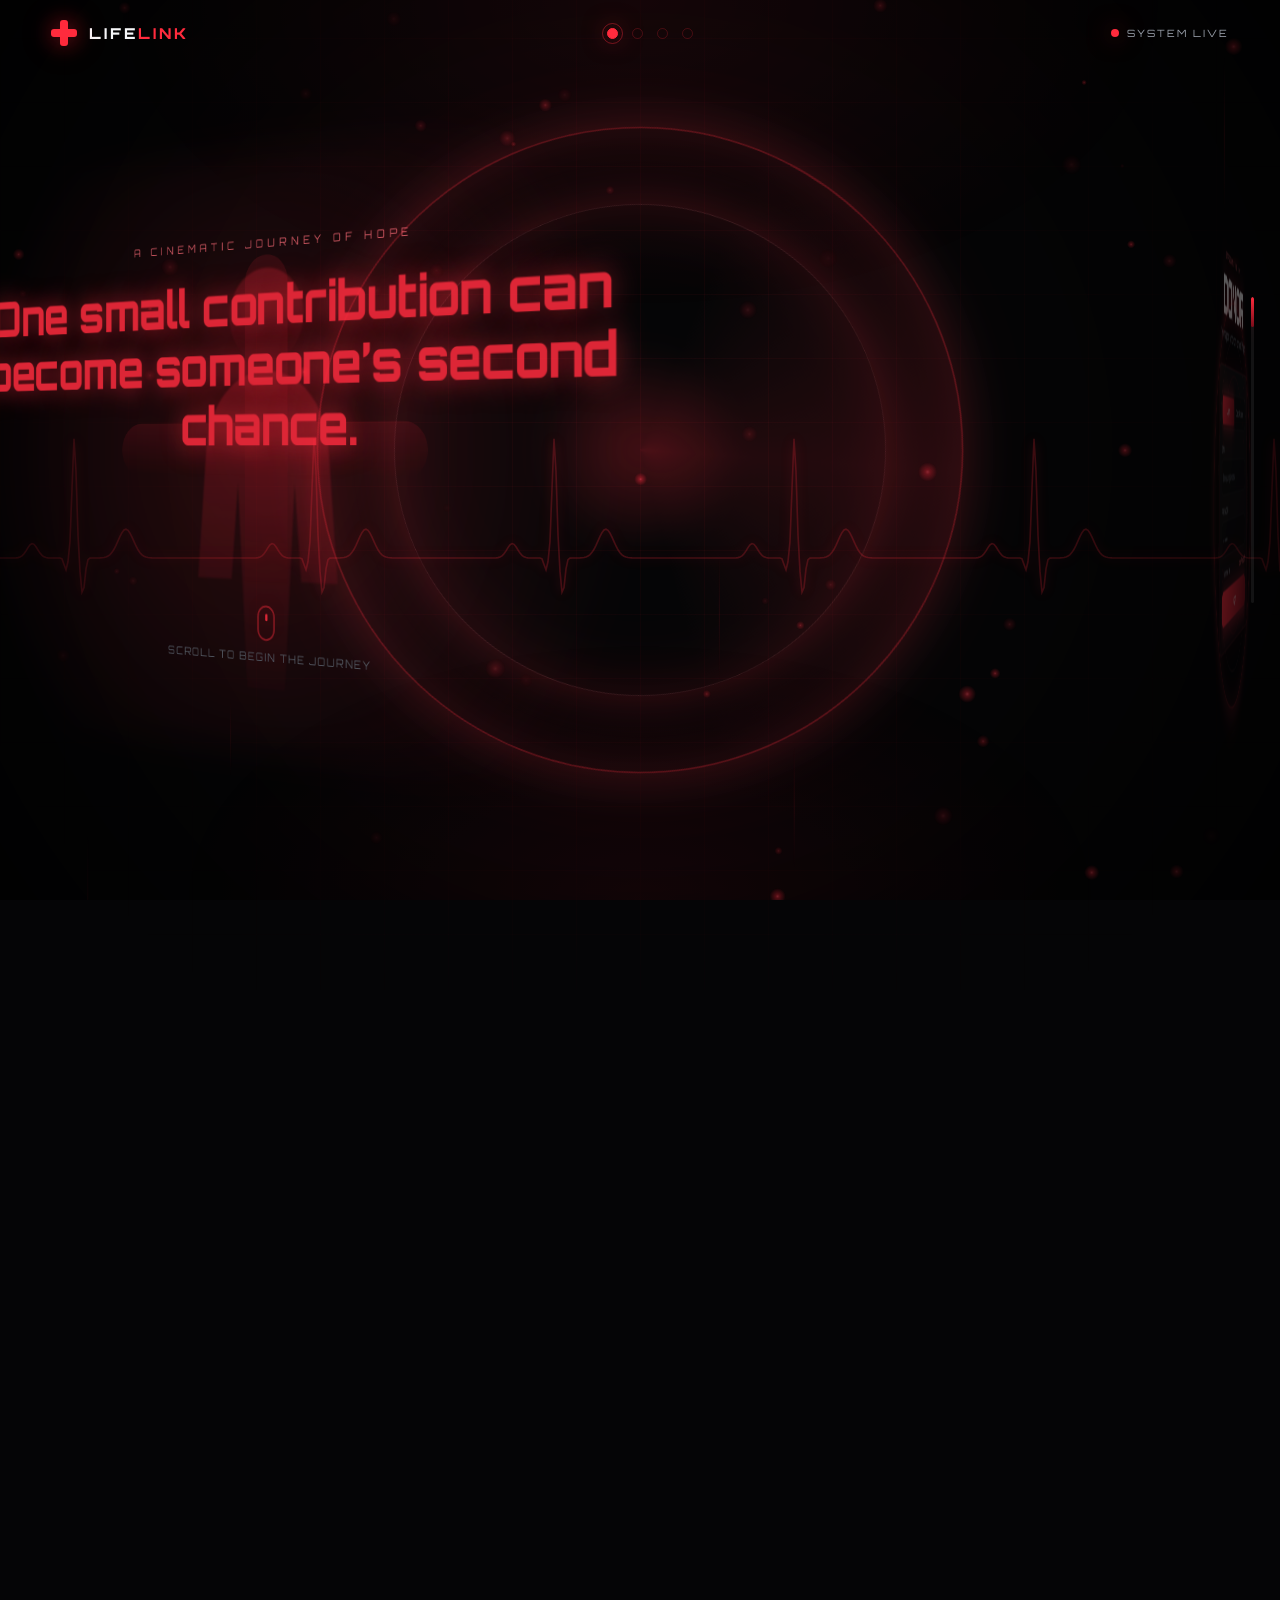
==== commit 9c35317f: "Add files via upload" ====
--- a/index.html
+++ b/index.html
@@ -1,4250 +1,267 @@
-<!DOCTYPE html>
-<html lang="en">
-<head>
-  <meta charset="UTF-8" />
-  <meta name="viewport" content="width=device-width, initial-scale=1.0" />
-  <title>CCW - Save Little Lives | Secure Healthcare Crowdfunding Portal</title>
-  <meta name="description" content="CCW Save Little Lives is a verified healthcare crowdfunding platform connecting hospitals, donors, and government health authorities to fund life-saving treatment for children." />
-  <style>
-/* ============================================================
-   CCW - Save Little Lives
-   Global Stylesheet - Enhanced Professional Edition
-   ============================================================ */
-
-/* ---------- Reset & Base ---------- */
-*,
-*::before,
-*::after {
-  margin: 0;
-  padding: 0;
-  box-sizing: border-box;
-}
-
-:root {
-  --ccw-red: #c41e3a;
-  --ccw-red-dark: #9c1530;
-  --ccw-red-deep: #7a1026;
-  --ccw-red-light: #e63b5a;
-  --ccw-red-tint: #fde8ec;
-  --ccw-red-tint-2: #f9d4dc;
-  --ccw-gray-900: #14181f;
-  --ccw-gray-800: #1f2937;
-  --ccw-gray-700: #374151;
-  --ccw-gray-600: #4b5563;
-  --ccw-gray-500: #6b7280;
-  --ccw-gray-400: #9ca3af;
-  --ccw-gray-300: #d1d5db;
-  --ccw-gray-200: #e5e7eb;
-  --ccw-gray-100: #f3f4f6;
-  --ccw-gray-50: #f8f9fb;
-  --ccw-white: #ffffff;
-  --ccw-green: #16a34a;
-  --ccw-green-dark: #15803d;
-  --ccw-green-light: #dcfce7;
-  --ccw-amber: #d97706;
-  --ccw-amber-light: #fef3c7;
-  --ccw-blue: #2563eb;
-  --ccw-blue-light: #dbeafe;
-  --ccw-purple: #7c3aed;
-  --ccw-purple-light: #ede9fe;
-  --ccw-teal: #0d9488;
-  --ccw-teal-light: #ccfbf1;
-  --ccw-ink: #0f172a;
-  --ccw-shadow-xs: 0 1px 2px rgba(15, 23, 42, 0.06);
-  --ccw-shadow-sm: 0 1px 3px rgba(15, 23, 42, 0.08), 0 1px 2px rgba(15, 23, 42, 0.04);
-  --ccw-shadow: 0 2px 8px rgba(15, 23, 42, 0.07), 0 1px 3px rgba(15, 23, 42, 0.04);
-  --ccw-shadow-md: 0 6px 20px rgba(15, 23, 42, 0.09), 0 2px 6px rgba(15, 23, 42, 0.05);
-  --ccw-shadow-lg: 0 14px 40px rgba(15, 23, 42, 0.12), 0 6px 14px rgba(15, 23, 42, 0.06);
-  --ccw-shadow-red: 0 8px 24px rgba(196, 30, 58, 0.28);
-  --ccw-radius: 12px;
-  --ccw-radius-sm: 8px;
-  --ccw-radius-lg: 18px;
-  --ccw-radius-xl: 24px;
-  --sidebar-width: 264px;
-  --header-height: 68px;
-  --font-sans: "Segoe UI", "Helvetica Neue", Arial, sans-serif;
-}
-
-html {
-  scroll-behavior: smooth;
-}
-
-body {
-  font-family: var(--font-sans);
-  color: var(--ccw-gray-800);
-  background: var(--ccw-gray-50);
-  line-height: 1.6;
-  font-size: 15px;
-  -webkit-font-smoothing: antialiased;
-  text-rendering: optimizeLegibility;
-}
-
-a {
-  color: var(--ccw-red);
-  text-decoration: none;
-  transition: color 0.2s ease;
-}
-
-a:hover {
-  color: var(--ccw-red-dark);
-}
-
-img {
-  max-width: 100%;
-  display: block;
-}
-
-h1, h2, h3, h4, h5 {
-  color: var(--ccw-gray-900);
-  line-height: 1.25;
-}
-
-/* ---------- Decorative gradient mesh (for heroes) ---------- */
-.mesh-bg {
-  position: relative;
-  overflow: hidden;
-}
-.mesh-bg::before {
-  content: "";
-  position: absolute;
-  inset: 0;
-  background:
-    radial-gradient(circle at 12% 18%, rgba(255, 255, 255, 0.18) 0%, transparent 38%),
-    radial-gradient(circle at 88% 12%, rgba(255, 255, 255, 0.12) 0%, transparent 42%),
-    radial-gradient(circle at 75% 88%, rgba(255, 255, 255, 0.10) 0%, transparent 40%);
-  pointer-events: none;
-}
-.mesh-bg::after {
-  content: "";
-  position: absolute;
-  inset: 0;
-  background-image:
-    linear-gradient(rgba(255, 255, 255, 0.045) 1px, transparent 1px),
-    linear-gradient(90deg, rgba(255, 255, 255, 0.045) 1px, transparent 1px);
-  background-size: 44px 44px;
-  pointer-events: none;
-  -webkit-mask-image: radial-gradient(circle at 50% 40%, black, transparent 75%);
-  mask-image: radial-gradient(circle at 50% 40%, black, transparent 75%);
-}
-
-/* ---------- Top Navigation Bar ---------- */
-.topbar {
-  background: var(--ccw-white);
-  border-bottom: 1px solid var(--ccw-gray-200);
-  position: sticky;
-  top: 0;
-  z-index: 1000;
-  box-shadow: var(--ccw-shadow-sm);
-}
-
-.topbar-inner {
-  max-width: 1320px;
-  margin: 0 auto;
-  height: var(--header-height);
-  padding: 0 28px;
-  display: flex;
-  align-items: center;
-  justify-content: space-between;
-}
-
-.brand {
-  display: flex;
-  align-items: center;
-  gap: 13px;
-}
-
-.brand-logo {
-  width: 46px;
-  height: 46px;
-  background: linear-gradient(145deg, var(--ccw-red-light), var(--ccw-red-dark));
-  border-radius: 14px;
-  display: flex;
-  align-items: center;
-  justify-content: center;
-  color: var(--ccw-white);
-  flex-shrink: 0;
-  box-shadow: 0 6px 16px rgba(196, 30, 58, 0.32);
-}
-
-.brand-logo svg {
-  width: 27px;
-  height: 27px;
-}
-
-.brand-text {
-  display: flex;
-  flex-direction: column;
-  line-height: 1.1;
-}
-
-.brand-text .brand-name {
-  font-size: 23px;
-  font-weight: 800;
-  color: var(--ccw-red);
-  letter-spacing: 0.5px;
-}
-
-.brand-text .brand-tag {
-  font-size: 12px;
-  color: var(--ccw-gray-500);
-  font-weight: 600;
-  letter-spacing: 0.4px;
-  text-transform: uppercase;
-}
-
-.nav-links {
-  display: flex;
-  align-items: center;
-  gap: 4px;
-  list-style: none;
-}
-
-.nav-links a {
-  display: block;
-  padding: 10px 17px;
-  color: var(--ccw-gray-700);
-  font-weight: 600;
-  font-size: 14px;
-  border-radius: var(--ccw-radius-sm);
-  transition: all 0.2s ease;
-  position: relative;
-}
-
-.nav-links a:hover,
-.nav-links a.active {
-  color: var(--ccw-red);
-  background: var(--ccw-red-tint);
-}
-
-.nav-links a.active::after {
-  content: "";
-  position: absolute;
-  left: 17px;
-  right: 17px;
-  bottom: 4px;
-  height: 2px;
-  background: var(--ccw-red);
-  border-radius: 2px;
-}
-
-/* ---------- Buttons ---------- */
-.btn {
-  display: inline-flex;
-  align-items: center;
-  justify-content: center;
-  gap: 8px;
-  padding: 12px 22px;
-  border: none;
-  border-radius: var(--ccw-radius-sm);
-  font-size: 14px;
-  font-weight: 700;
-  font-family: inherit;
-  cursor: pointer;
-  transition: all 0.2s ease;
-  text-align: center;
-  white-space: nowrap;
-  letter-spacing: 0.2px;
-}
-
-.btn-primary {
-  background: linear-gradient(145deg, var(--ccw-red), var(--ccw-red-dark));
-  color: var(--ccw-white);
-  box-shadow: 0 4px 12px rgba(196, 30, 58, 0.30);
-}
-
-.btn-primary:hover {
-  background: linear-gradient(145deg, var(--ccw-red-light), var(--ccw-red));
-  color: var(--ccw-white);
-  box-shadow: 0 6px 18px rgba(196, 30, 58, 0.38);
-  transform: translateY(-1px);
-}
-
-.btn-outline {
-  background: var(--ccw-white);
-  color: var(--ccw-red);
-  border: 1.5px solid var(--ccw-red);
-}
-
-.btn-outline:hover {
-  background: var(--ccw-red-tint);
-  transform: translateY(-1px);
-}
-
-.btn-ghost {
-  background: var(--ccw-white);
-  color: var(--ccw-gray-700);
-  border: 1px solid var(--ccw-gray-300);
-}
-
-.btn-ghost:hover {
-  background: var(--ccw-gray-100);
-  color: var(--ccw-gray-900);
-  border-color: var(--ccw-gray-400);
-}
-
-.btn-dark {
-  background: var(--ccw-ink);
-  color: var(--ccw-white);
-}
-
-.btn-dark:hover {
-  background: #1e293b;
-  color: var(--ccw-white);
-  transform: translateY(-1px);
-}
-
-.btn-block { width: 100%; }
-.btn-lg { padding: 15px 30px; font-size: 15.5px; }
-.btn-sm { padding: 7px 14px; font-size: 13px; }
-
-/* ---------- Cards ---------- */
-.card {
-  background: var(--ccw-white);
-  border: 1px solid var(--ccw-gray-200);
-  border-radius: var(--ccw-radius);
-  box-shadow: var(--ccw-shadow-sm);
-}
-
-.card-pad { padding: 26px; }
-
-.card-header {
-  padding: 18px 24px;
-  border-bottom: 1px solid var(--ccw-gray-200);
-  display: flex;
-  align-items: center;
-  justify-content: space-between;
-}
-
-.card-title {
-  font-size: 16px;
-  font-weight: 800;
-  color: var(--ccw-gray-900);
-  display: flex;
-  align-items: center;
-  gap: 9px;
-}
-
-.card-title .ct-mark {
-  width: 4px;
-  height: 18px;
-  border-radius: 3px;
-  background: var(--ccw-red);
-  display: inline-block;
-}
-
-/* ---------- Forms ---------- */
-.form-group { margin-bottom: 18px; }
-
-.form-label {
-  display: block;
-  font-size: 13px;
-  font-weight: 700;
-  color: var(--ccw-gray-700);
-  margin-bottom: 7px;
-}
-
-.form-label .req { color: var(--ccw-red); }
-
-.form-control {
-  width: 100%;
-  padding: 12px 15px;
-  font-size: 14px;
-  font-family: inherit;
-  color: var(--ccw-gray-900);
-  background: var(--ccw-white);
-  border: 1.5px solid var(--ccw-gray-300);
-  border-radius: var(--ccw-radius-sm);
-  transition: border-color 0.2s ease, box-shadow 0.2s ease, background 0.2s ease;
-}
-
-.form-control:focus {
-  outline: none;
-  border-color: var(--ccw-red);
-  box-shadow: 0 0 0 4px rgba(196, 30, 58, 0.12);
-  background: var(--ccw-white);
-}
-
-.form-control::placeholder { color: var(--ccw-gray-400); }
-
-textarea.form-control { resize: vertical; min-height: 90px; }
-
-select.form-control {
-  appearance: none;
-  background-image: url("data:image/svg+xml;charset=UTF-8,%3csvg xmlns='http://www.w3.org/2000/svg' width='12' height='12' viewBox='0 0 24 24' fill='none' stroke='%236b7280' stroke-width='3' stroke-linecap='round' stroke-linejoin='round'%3e%3cpolyline points='6 9 12 15 18 9'%3e%3c/polyline%3e%3c/svg%3e");
-  background-repeat: no-repeat;
-  background-position: right 15px center;
-  padding-right: 40px;
-}
-
-.input-group { position: relative; }
-
-.input-group .toggle-pw {
-  position: absolute;
-  right: 10px;
-  top: 50%;
-  transform: translateY(-50%);
-  background: none;
-  border: none;
-  cursor: pointer;
-  color: var(--ccw-gray-400);
-  padding: 4px;
-  transition: color 0.2s ease;
-}
-
-.input-group .toggle-pw:hover { color: var(--ccw-red); }
-
-.input-group .input-icon {
-  position: absolute;
-  left: 13px;
-  top: 50%;
-  transform: translateY(-50%);
-  color: var(--ccw-gray-400);
-  pointer-events: none;
-}
-.input-group .input-icon svg { width: 18px; height: 18px; }
-
-.input-group .form-control.has-icon { padding-left: 42px; }
-
-.checkbox-row {
-  display: flex;
-  align-items: center;
-  gap: 8px;
-  font-size: 13px;
-  color: var(--ccw-gray-700);
-  cursor: pointer;
-}
-
-.checkbox-row input { width: 16px; height: 16px; accent-color: var(--ccw-red); }
-
-/* File upload */
-.upload-area {
-  border: 2px dashed var(--ccw-gray-300);
-  border-radius: var(--ccw-radius-sm);
-  padding: 30px;
-  text-align: center;
-  color: var(--ccw-gray-500);
-  background: var(--ccw-gray-50);
-  cursor: pointer;
-  transition: all 0.2s ease;
-}
-
-.upload-area:hover {
-  border-color: var(--ccw-red);
-  background: var(--ccw-red-tint);
-  color: var(--ccw-red);
-}
-
-.upload-area svg {
-  width: 38px;
-  height: 38px;
-  margin: 0 auto 10px;
-  color: var(--ccw-gray-400);
-}
-
-.upload-area:hover svg { color: var(--ccw-red); }
-
-.upload-area .up-hint {
-  font-size: 12px;
-  color: var(--ccw-gray-400);
-  margin-top: 5px;
-}
-
-/* ---------- Tables ---------- */
-.table-wrap { overflow-x: auto; }
-
-table.data-table {
-  width: 100%;
-  border-collapse: collapse;
-  font-size: 13.5px;
-}
-
-table.data-table thead th {
-  text-align: left;
-  padding: 13px 18px;
-  background: var(--ccw-gray-50);
-  color: var(--ccw-gray-600);
-  font-weight: 700;
-  font-size: 11.5px;
-  text-transform: uppercase;
-  letter-spacing: 0.5px;
-  border-bottom: 2px solid var(--ccw-gray-200);
-}
-
-table.data-table tbody td {
-  padding: 14px 18px;
-  border-bottom: 1px solid var(--ccw-gray-100);
-  color: var(--ccw-gray-700);
-}
-
-table.data-table tbody tr {
-  transition: background 0.15s ease;
-}
-
-table.data-table tbody tr:hover { background: var(--ccw-red-tint); }
-
-table.data-table tbody tr:last-child td { border-bottom: none; }
-
-.cell-strong { font-weight: 700; color: var(--ccw-gray-900); }
-.cell-amount { font-weight: 800; color: var(--ccw-red); }
-
-/* ---------- Badges / Pills ---------- */
-.badge {
-  display: inline-flex;
-  align-items: center;
-  gap: 5px;
-  padding: 5px 11px;
-  border-radius: 30px;
-  font-size: 11px;
-  font-weight: 800;
-  text-transform: uppercase;
-  letter-spacing: 0.5px;
-  line-height: 1;
-}
-
-.badge::before {
-  content: "";
-  width: 6px;
-  height: 6px;
-  border-radius: 50%;
-  background: currentColor;
-}
-
-.badge-pending { background: var(--ccw-amber-light); color: var(--ccw-amber); }
-.badge-approved { background: var(--ccw-green-light); color: var(--ccw-green-dark); }
-.badge-rejected { background: var(--ccw-red-tint); color: var(--ccw-red); }
-.badge-active { background: var(--ccw-blue-light); color: var(--ccw-blue); }
-.badge-neutral { background: var(--ccw-gray-100); color: var(--ccw-gray-600); }
-
-.badge.no-dot::before { display: none; }
-
-/* ---------- Stat Cards ---------- */
-.stat-grid { display: grid; gap: 18px; }
-
-.stat-card {
-  background: var(--ccw-white);
-  border: 1px solid var(--ccw-gray-200);
-  border-radius: var(--ccw-radius);
-  padding: 20px;
-  display: flex;
-  align-items: flex-start;
-  gap: 16px;
-  box-shadow: var(--ccw-shadow-sm);
-  transition: transform 0.2s ease, box-shadow 0.2s ease, border-color 0.2s ease;
-  position: relative;
-  overflow: hidden;
-}
-
-.stat-card::before {
-  content: "";
-  position: absolute;
-  left: 0;
-  top: 0;
-  bottom: 0;
-  width: 4px;
-  background: var(--accent, var(--ccw-red));
-  opacity: 0;
-  transition: opacity 0.2s ease;
-}
-
-.stat-card:hover {
-  transform: translateY(-3px);
-  box-shadow: var(--ccw-shadow-md);
-  border-color: var(--ccw-gray-300);
-}
-
-.stat-card:hover::before { opacity: 1; }
-
-.stat-card.accent-red { --accent: var(--ccw-red); }
-.stat-card.accent-green { --accent: var(--ccw-green); }
-.stat-card.accent-amber { --accent: var(--ccw-amber); }
-.stat-card.accent-blue { --accent: var(--ccw-blue); }
-.stat-card.accent-purple { --accent: var(--ccw-purple); }
-.stat-card.accent-teal { --accent: var(--ccw-teal); }
-
-.stat-icon {
-  width: 50px;
-  height: 50px;
-  border-radius: 12px;
-  display: flex;
-  align-items: center;
-  justify-content: center;
-  flex-shrink: 0;
-}
-
-.stat-icon svg { width: 25px; height: 25px; }
-
-.stat-icon.red { background: var(--ccw-red-tint); color: var(--ccw-red); }
-.stat-icon.green { background: var(--ccw-green-light); color: var(--ccw-green-dark); }
-.stat-icon.amber { background: var(--ccw-amber-light); color: var(--ccw-amber); }
-.stat-icon.blue { background: var(--ccw-blue-light); color: var(--ccw-blue); }
-.stat-icon.gray { background: var(--ccw-gray-100); color: var(--ccw-gray-500); }
-.stat-icon.purple { background: var(--ccw-purple-light); color: var(--ccw-purple); }
-.stat-icon.teal { background: var(--ccw-teal-light); color: var(--ccw-teal); }
-
-.stat-body { min-width: 0; }
-
-.stat-body .stat-value {
-  font-size: 25px;
-  font-weight: 800;
-  color: var(--ccw-gray-900);
-  line-height: 1.15;
-  letter-spacing: -0.3px;
-}
-
-.stat-body .stat-label {
-  font-size: 12.5px;
-  color: var(--ccw-gray-500);
-  font-weight: 600;
-  margin-top: 3px;
-}
-
-.stat-trend {
-  display: inline-flex;
-  align-items: center;
-  gap: 3px;
-  font-size: 11px;
-  font-weight: 700;
-  margin-top: 7px;
-  padding: 2px 7px;
-  border-radius: 20px;
-}
-.stat-trend svg { width: 11px; height: 11px; }
-.stat-trend.up { background: var(--ccw-green-light); color: var(--ccw-green-dark); }
-.stat-trend.down { background: var(--ccw-red-tint); color: var(--ccw-red); }
-.stat-trend.flat { background: var(--ccw-gray-100); color: var(--ccw-gray-500); }
-
-/* ---------- Progress Bars ---------- */
-.progress {
-  height: 9px;
-  background: var(--ccw-gray-200);
-  border-radius: 20px;
-  overflow: hidden;
-}
-
-.progress-bar {
-  height: 100%;
-  background: linear-gradient(90deg, var(--ccw-red-light), var(--ccw-red));
-  border-radius: 20px;
-  transition: width 0.4s ease;
-}
-
-.progress-bar.green { background: linear-gradient(90deg, #4ade80, var(--ccw-green)); }
-.progress-bar.amber { background: linear-gradient(90deg, #fbbf24, var(--ccw-amber)); }
-
-/* ---------- Dashboard Layout ---------- */
-.dashboard {
-  display: flex;
-  min-height: 100vh;
-  background: var(--ccw-gray-50);
-}
-
-.sidebar {
-  width: var(--sidebar-width);
-  background: var(--ccw-white);
-  border-right: 1px solid var(--ccw-gray-200);
-  display: flex;
-  flex-direction: column;
-  position: fixed;
-  top: 0;
-  left: 0;
-  bottom: 0;
-  z-index: 900;
-  overflow-y: auto;
-  box-shadow: 2px 0 14px rgba(15, 23, 42, 0.04);
-}
-
-.sidebar-brand {
-  padding: 20px 22px;
-  border-bottom: 1px solid var(--ccw-gray-200);
-  display: flex;
-  align-items: center;
-  gap: 11px;
-}
-
-.sidebar-brand .brand-logo { width: 40px; height: 40px; border-radius: 11px; }
-.sidebar-brand .brand-logo svg { width: 23px; height: 23px; }
-.sidebar-brand .brand-name { font-size: 19px; }
-.sidebar-brand .brand-tag { font-size: 10.5px; }
-
-.sidebar-nav {
-  padding: 14px 12px;
-  flex: 1;
-  list-style: none;
-}
-
-.sidebar-nav .nav-section-title {
-  font-size: 10.5px;
-  text-transform: uppercase;
-  letter-spacing: 0.7px;
-  color: var(--ccw-gray-400);
-  font-weight: 800;
-  padding: 16px 12px 7px;
-}
-
-.sidebar-nav li a {
-  display: flex;
-  align-items: center;
-  gap: 13px;
-  padding: 11px 13px;
-  border-radius: var(--ccw-radius-sm);
-  color: var(--ccw-gray-600);
-  font-size: 14px;
-  font-weight: 600;
-  transition: all 0.15s ease;
-  margin-bottom: 2px;
-}
-
-.sidebar-nav li a svg {
-  width: 19px;
-  height: 19px;
-  flex-shrink: 0;
-  color: var(--ccw-gray-400);
-  transition: color 0.15s ease;
-}
-
-.sidebar-nav li a:hover {
-  background: var(--ccw-gray-100);
-  color: var(--ccw-gray-900);
-}
-
-.sidebar-nav li a:hover svg { color: var(--ccw-gray-700); }
-
-.sidebar-nav li a.active {
-  background: linear-gradient(135deg, var(--ccw-red), var(--ccw-red-dark));
-  color: var(--ccw-white);
-  box-shadow: 0 4px 12px rgba(196, 30, 58, 0.28);
-}
-
-.sidebar-nav li a.active svg { color: var(--ccw-white); }
-
-.sidebar-nav li a .nav-badge {
-  margin-left: auto;
-  background: var(--ccw-red);
-  color: var(--ccw-white);
-  font-size: 10px;
-  font-weight: 800;
-  padding: 2px 7px;
-  border-radius: 20px;
-}
-.sidebar-nav li a.active .nav-badge { background: rgba(255,255,255,0.25); }
-
-.sidebar-user {
-  padding: 16px;
-  border-top: 1px solid var(--ccw-gray-200);
-}
-
-.sidebar-user-card {
-  background: var(--ccw-gray-50);
-  border: 1px solid var(--ccw-gray-200);
-  border-radius: var(--ccw-radius-sm);
-  padding: 13px;
-  display: flex;
-  align-items: center;
-  gap: 11px;
-}
-
-.sidebar-user-avatar {
-  width: 38px;
-  height: 38px;
-  border-radius: 11px;
-  background: linear-gradient(145deg, var(--ccw-red-light), var(--ccw-red-dark));
-  color: var(--ccw-white);
-  display: flex;
-  align-items: center;
-  justify-content: center;
-  font-weight: 800;
-  font-size: 14px;
-  flex-shrink: 0;
-}
-
-.sidebar-user-info .su-name {
-  font-size: 13px;
-  font-weight: 800;
-  color: var(--ccw-gray-900);
-  line-height: 1.2;
-}
-
-.sidebar-user-info .su-role {
-  font-size: 11px;
-  color: var(--ccw-gray-500);
-  margin-top: 1px;
-}
-
-.main-area {
-  margin-left: var(--sidebar-width);
-  flex: 1;
-  display: flex;
-  flex-direction: column;
-  min-width: 0;
-}
-
-.main-header {
-  background: var(--ccw-white);
-  border-bottom: 1px solid var(--ccw-gray-200);
-  padding: 18px 30px;
-  display: flex;
-  align-items: center;
-  justify-content: space-between;
-  position: sticky;
-  top: 0;
-  z-index: 800;
-  box-shadow: 0 1px 3px rgba(15,23,42,0.03);
-}
-
-.main-header .mh-title {
-  font-size: 19px;
-  font-weight: 800;
-  color: var(--ccw-gray-900);
-  letter-spacing: -0.2px;
-}
-
-.main-header .mh-subtitle {
-  font-size: 12.5px;
-  color: var(--ccw-gray-500);
-  margin-top: 2px;
-  font-weight: 500;
-}
-
-.main-header .mh-right {
-  display: flex;
-  align-items: center;
-  gap: 14px;
-}
-
-.icon-btn {
-  width: 40px;
-  height: 40px;
-  border-radius: 11px;
-  border: 1px solid var(--ccw-gray-200);
-  background: var(--ccw-white);
-  display: flex;
-  align-items: center;
-  justify-content: center;
-  cursor: pointer;
-  color: var(--ccw-gray-500);
-  position: relative;
-  transition: all 0.2s ease;
-}
-
-.icon-btn:hover {
-  background: var(--ccw-red-tint);
-  color: var(--ccw-red);
-  border-color: var(--ccw-red-tint-2);
-}
-
-.icon-btn svg { width: 19px; height: 19px; }
-
-.icon-btn .notif-dot {
-  position: absolute;
-  top: 8px;
-  right: 9px;
-  width: 8px;
-  height: 8px;
-  background: var(--ccw-red);
-  border-radius: 50%;
-  border: 2px solid var(--ccw-white);
-}
-
-.main-content { padding: 30px; flex: 1; }
-
-/* ---------- Page welcome banner (dashboard) ---------- */
-.welcome-banner {
-  background: linear-gradient(135deg, var(--ccw-red) 0%, var(--ccw-red-deep) 100%);
-  border-radius: var(--ccw-radius-lg);
-  padding: 28px 30px;
-  color: var(--ccw-white);
-  display: flex;
-  align-items: center;
-  justify-content: space-between;
-  gap: 24px;
-  position: relative;
-  overflow: hidden;
-  box-shadow: var(--ccw-shadow-red);
-  margin-bottom: 24px;
-}
-
-.welcome-banner::before {
-  content: "";
-  position: absolute;
-  right: -40px;
-  top: -40px;
-  width: 220px;
-  height: 220px;
-  border-radius: 50%;
-  background: rgba(255, 255, 255, 0.08);
-}
-
-.welcome-banner::after {
-  content: "";
-  position: absolute;
-  right: 60px;
-  bottom: -80px;
-  width: 180px;
-  height: 180px;
-  border-radius: 50%;
-  background: rgba(255, 255, 255, 0.06);
-}
-
-.welcome-banner .wb-content { position: relative; z-index: 2; max-width: 560px; }
-
-.welcome-banner .wb-title {
-  font-size: 22px;
-  font-weight: 800;
-  letter-spacing: -0.2px;
-}
-
-.welcome-banner .wb-sub {
-  font-size: 14px;
-  opacity: 0.92;
-  margin-top: 6px;
-  line-height: 1.6;
-}
-
-.welcome-banner .wb-action { position: relative; z-index: 2; }
-
-.welcome-banner .wb-eyebrow {
-  display: inline-flex;
-  align-items: center;
-  gap: 7px;
-  font-size: 11.5px;
-  font-weight: 700;
-  text-transform: uppercase;
-  letter-spacing: 0.6px;
-  background: rgba(255, 255, 255, 0.18);
-  padding: 5px 11px;
-  border-radius: 20px;
-  margin-bottom: 12px;
-}
-
-.welcome-banner .wb-eyebrow svg { width: 13px; height: 13px; }
-
-/* ---------- Grid Helpers ---------- */
-.grid { display: grid; gap: 20px; }
-.grid-2 { grid-template-columns: repeat(2, 1fr); }
-.grid-3 { grid-template-columns: repeat(3, 1fr); }
-.grid-4 { grid-template-columns: repeat(4, 1fr); }
-.grid-6 { grid-template-columns: repeat(6, 1fr); }
-.grid-7 { grid-template-columns: repeat(7, 1fr); }
-.cols-7-5 { display: grid; grid-template-columns: 7fr 5fr; gap: 20px; }
-.cols-3-2 { display: grid; grid-template-columns: 3fr 2fr; gap: 20px; }
-.cols-2-1 { display: grid; grid-template-columns: 2fr 1fr; gap: 20px; }
-
-.mt-0 { margin-top: 0; } .mt-8 { margin-top: 8px; } .mt-16 { margin-top: 16px; }
-.mt-20 { margin-top: 20px; } .mt-24 { margin-top: 24px; }
-.mb-0 { margin-bottom: 0; } .mb-8 { margin-bottom: 8px; } .mb-16 { margin-bottom: 16px; }
-.mb-20 { margin-bottom: 20px; } .mb-24 { margin-bottom: 24px; }
-
-.section-title {
-  font-size: 17px;
-  font-weight: 800;
-  color: var(--ccw-gray-900);
-  margin-bottom: 4px;
-  letter-spacing: -0.2px;
-}
-
-.section-sub { font-size: 13px; color: var(--ccw-gray-500); }
-
-.link-arrow {
-  display: inline-flex;
-  align-items: center;
-  gap: 5px;
-  font-size: 13px;
-  font-weight: 700;
-  color: var(--ccw-red);
-  transition: gap 0.2s ease;
-}
-
-.link-arrow:hover { gap: 8px; }
-.link-arrow svg { width: 14px; height: 14px; }
-
-/* ---------- Login Page ---------- */
-.login-split {
-  display: grid;
-  grid-template-columns: 1.05fr 1.4fr;
-  min-height: calc(100vh - var(--header-height));
-}
-
-.login-aside {
-  background: linear-gradient(160deg, var(--ccw-red) 0%, var(--ccw-red-deep) 70%, #5e0c1e 100%);
-  color: var(--ccw-white);
-  padding: 56px 52px;
-  display: flex;
-  flex-direction: column;
-  justify-content: space-between;
-  position: relative;
-  overflow: hidden;
-}
-
-.login-aside::before {
-  content: "";
-  position: absolute;
-  top: -120px;
-  right: -120px;
-  width: 380px;
-  height: 380px;
-  border-radius: 50%;
-  background: rgba(255, 255, 255, 0.07);
-}
-.login-aside::after {
-  content: "";
-  position: absolute;
-  bottom: -160px;
-  left: -100px;
-  width: 340px;
-  height: 340px;
-  border-radius: 50%;
-  background: rgba(255, 255, 255, 0.05);
-}
-
-.login-aside .la-inner { position: relative; z-index: 2; }
-
-.login-aside .la-eyebrow {
-  display: inline-flex;
-  align-items: center;
-  gap: 8px;
-  font-size: 12px;
-  font-weight: 700;
-  text-transform: uppercase;
-  letter-spacing: 0.7px;
-  background: rgba(255, 255, 255, 0.16);
-  padding: 6px 13px;
-  border-radius: 20px;
-  margin-bottom: 26px;
-}
-
-.login-aside .la-eyebrow svg { width: 14px; height: 14px; }
-
-.login-aside .la-mark {
-  width: 84px;
-  height: 84px;
-  background: rgba(255, 255, 255, 0.12);
-  border: 1px solid rgba(255, 255, 255, 0.25);
-  border-radius: 22px;
-  display: flex;
-  align-items: center;
-  justify-content: center;
-  margin-bottom: 24px;
-  backdrop-filter: blur(4px);
-}
-
-.login-aside .la-mark svg { width: 46px; height: 46px; color: var(--ccw-white); }
-
-.login-aside h1 {
-  font-size: 38px;
-  font-weight: 800;
-  color: var(--ccw-white);
-  line-height: 1.15;
-  letter-spacing: -0.5px;
-}
-
-.login-aside .la-lead {
-  font-size: 15.5px;
-  opacity: 0.92;
-  margin-top: 16px;
-  line-height: 1.7;
-  max-width: 440px;
-}
-
-.login-aside .la-stats {
-  display: grid;
-  grid-template-columns: repeat(3, 1fr);
-  gap: 18px;
-  margin-top: 34px;
-  position: relative;
-  z-index: 2;
-}
-
-.login-aside .la-stat .las-value {
-  font-size: 26px;
-  font-weight: 800;
-  color: var(--ccw-white);
-  line-height: 1;
-}
-
-.login-aside .la-stat .las-label {
-  font-size: 12px;
-  opacity: 0.85;
-  margin-top: 5px;
-  font-weight: 500;
-}
-
-.login-aside .la-footer {
-  position: relative;
-  z-index: 2;
-  font-size: 12.5px;
-  opacity: 0.8;
-  display: flex;
-  align-items: center;
-  gap: 9px;
-}
-
-.login-aside .la-footer svg { width: 17px; height: 17px; }
-
-.login-main {
-  padding: 48px 56px;
-  background: var(--ccw-gray-50);
-  display: flex;
-  flex-direction: column;
-  justify-content: center;
-}
-
-.login-main .lm-head { margin-bottom: 28px; }
-
-.login-main .lm-head h2 {
-  font-size: 26px;
-  font-weight: 800;
-  color: var(--ccw-gray-900);
-  letter-spacing: -0.3px;
-}
-
-.login-main .lm-head p {
-  font-size: 14px;
-  color: var(--ccw-gray-500);
-  margin-top: 6px;
-}
-
-.login-portals {
-  display: grid;
-  grid-template-columns: 1fr;
-  gap: 18px;
-}
-
-.portal-card {
-  background: var(--ccw-white);
-  border: 1.5px solid var(--ccw-gray-200);
-  border-radius: var(--ccw-radius-lg);
-  box-shadow: var(--ccw-shadow-sm);
-  overflow: hidden;
-  display: flex;
-  align-items: stretch;
-  transition: all 0.25s ease;
-}
-
-.portal-card:hover {
-  border-color: var(--ccw-red-tint-2);
-  box-shadow: var(--ccw-shadow-md);
-  transform: translateY(-2px);
-}
-
-.portal-rail {
-  width: 84px;
-  flex-shrink: 0;
-  background: linear-gradient(160deg, var(--ccw-red-tint), var(--ccw-red-tint-2));
-  display: flex;
-  align-items: center;
-  justify-content: center;
-  border-right: 1px solid var(--ccw-gray-200);
-}
-
-.portal-rail .portal-icon {
-  width: 52px;
-  height: 52px;
-  background: linear-gradient(145deg, var(--ccw-red), var(--ccw-red-dark));
-  color: var(--ccw-white);
-  border-radius: 14px;
-  display: flex;
-  align-items: center;
-  justify-content: center;
-  box-shadow: 0 6px 14px rgba(196, 30, 58, 0.30);
-}
-
-.portal-rail .portal-icon svg { width: 27px; height: 27px; }
-
-.portal-body {
-  padding: 20px 24px;
-  flex: 1;
-  display: flex;
-  flex-direction: column;
-  justify-content: center;
-}
-
-.portal-body .pb-head {
-  display: flex;
-  align-items: center;
-  justify-content: space-between;
-  margin-bottom: 6px;
-}
-
-.portal-body .pb-title {
-  font-size: 17px;
-  font-weight: 800;
-  color: var(--ccw-gray-900);
-}
-
-.portal-body .pb-desc {
-  font-size: 13px;
-  color: var(--ccw-gray-500);
-  margin-bottom: 14px;
-  line-height: 1.5;
-}
-
-.portal-form {
-  display: grid;
-  grid-template-columns: 1fr 1fr auto;
-  gap: 12px;
-  align-items: end;
-}
-
-.portal-form .form-group { margin-bottom: 0; }
-.portal-form .form-label { font-size: 11.5px; margin-bottom: 5px; }
-
-.portal-form .pb-extras {
-  display: flex;
-  align-items: center;
-  gap: 14px;
-  margin-top: 10px;
-}
-
-.portal-card.compact .portal-form { grid-template-columns: 1fr 1fr; }
-.portal-card.compact .portal-body { padding: 18px 22px; }
-
-.security-strip {
-  background: var(--ccw-white);
-  border-top: 1px solid var(--ccw-gray-200);
-  padding: 20px 24px;
-  display: flex;
-  align-items: center;
-  justify-content: center;
-  gap: 11px;
-  color: var(--ccw-gray-600);
-  font-size: 13.5px;
-  font-weight: 500;
-}
-
-.security-strip svg { width: 20px; height: 20px; color: var(--ccw-green); }
-
-.security-strip .sec-pills {
-  display: flex;
-  gap: 8px;
-  margin-left: 18px;
-}
-
-.security-strip .sec-pill {
-  font-size: 11px;
-  font-weight: 700;
-  color: var(--ccw-gray-600);
-  background: var(--ccw-gray-100);
-  padding: 4px 10px;
-  border-radius: 20px;
-}
-
-/* ---------- Multi-step form ---------- */
-.stepper {
-  display: flex;
-  align-items: center;
-  gap: 8px;
-  margin-bottom: 24px;
-  flex-wrap: wrap;
-  background: var(--ccw-white);
-  border: 1px solid var(--ccw-gray-200);
-  border-radius: var(--ccw-radius);
-  padding: 18px 22px;
-  box-shadow: var(--ccw-shadow-sm);
-}
-
-.step { display: flex; align-items: center; gap: 11px; }
-
-.step-circle {
-  width: 36px;
-  height: 36px;
-  border-radius: 50%;
-  background: var(--ccw-gray-100);
-  color: var(--ccw-gray-500);
-  display: flex;
-  align-items: center;
-  justify-content: center;
-  font-weight: 800;
-  font-size: 15px;
-  flex-shrink: 0;
-  border: 2px solid var(--ccw-gray-200);
-  transition: all 0.2s ease;
-}
-
-.step.active .step-circle {
-  background: linear-gradient(145deg, var(--ccw-red), var(--ccw-red-dark));
-  color: var(--ccw-white);
-  border-color: var(--ccw-red);
-  box-shadow: 0 4px 12px rgba(196, 30, 58, 0.30);
-}
-
-.step.done .step-circle {
-  background: var(--ccw-green);
-  color: var(--ccw-white);
-  border-color: var(--ccw-green);
-}
-
-.step-label { font-size: 13.5px; font-weight: 700; color: var(--ccw-gray-500); }
-.step.active .step-label { color: var(--ccw-gray-900); }
-.step.done .step-label { color: var(--ccw-gray-700); }
-
-.step-line { flex: 1; height: 2px; background: var(--ccw-gray-200); min-width: 28px; border-radius: 2px; }
-.step-line.done { background: var(--ccw-green); }
-
-/* ---------- Info box ---------- */
-.info-box {
-  background: var(--ccw-red-tint);
-  border: 1px solid var(--ccw-red-tint-2);
-  border-left: 4px solid var(--ccw-red);
-  border-radius: var(--ccw-radius-sm);
-  padding: 15px 17px;
-  font-size: 13px;
-  color: var(--ccw-gray-700);
-  display: flex;
-  gap: 11px;
-  align-items: flex-start;
-}
-
-.info-box svg { width: 20px; height: 20px; color: var(--ccw-red); flex-shrink: 0; margin-top: 1px; }
-.info-box strong { color: var(--ccw-red-dark); }
-
-/* ---------- Case card (donor) ---------- */
-.case-card {
-  background: var(--ccw-white);
-  border: 1px solid var(--ccw-gray-200);
-  border-radius: var(--ccw-radius);
-  padding: 20px;
-  box-shadow: var(--ccw-shadow-sm);
-  transition: all 0.2s ease;
-  position: relative;
-  overflow: hidden;
-}
-
-.case-card:hover {
-  transform: translateY(-3px);
-  box-shadow: var(--ccw-shadow-md);
-  border-color: var(--ccw-gray-300);
-}
-
-.case-card .cc-top {
-  display: flex;
-  align-items: center;
-  justify-content: space-between;
-  margin-bottom: 8px;
-  gap: 10px;
-}
-
-.case-card .cc-disease {
-  font-size: 15px;
-  font-weight: 800;
-  color: var(--ccw-gray-900);
-}
-
-.case-card .cc-meta {
-  font-size: 12.5px;
-  color: var(--ccw-gray-500);
-  margin-bottom: 14px;
-  display: flex;
-  align-items: center;
-  gap: 6px;
-}
-
-.case-card .cc-meta svg { width: 13px; height: 13px; }
-
-.case-card .cc-amounts {
-  display: flex;
-  justify-content: space-between;
-  font-size: 13px;
-  margin-bottom: 9px;
-}
-
-.case-card .cc-amounts .raised { font-weight: 800; color: var(--ccw-red); }
-.case-card .cc-amounts .goal { color: var(--ccw-gray-500); font-weight: 600; }
-
-.case-card .cc-pct {
-  font-size: 12px;
-  color: var(--ccw-gray-600);
-  margin-top: 9px;
-  text-align: right;
-  font-weight: 700;
-}
-
-/* ---------- Quick action tile ---------- */
-.qa-tile {
-  background: var(--ccw-white);
-  border: 1px solid var(--ccw-gray-200);
-  border-radius: var(--ccw-radius);
-  padding: 18px;
-  display: flex;
-  align-items: center;
-  gap: 14px;
-  box-shadow: var(--ccw-shadow-sm);
-  transition: all 0.2s ease;
-  cursor: pointer;
-}
-
-.qa-tile:hover {
-  border-color: var(--ccw-red-tint-2);
-  transform: translateY(-2px);
-  box-shadow: var(--ccw-shadow-md);
-}
-
-.qa-tile .qa-icon {
-  width: 44px;
-  height: 44px;
-  border-radius: 12px;
-  background: var(--ccw-red-tint);
-  color: var(--ccw-red);
-  display: flex;
-  align-items: center;
-  justify-content: center;
-  flex-shrink: 0;
-  transition: all 0.2s ease;
-}
-
-.qa-tile:hover .qa-icon {
-  background: linear-gradient(145deg, var(--ccw-red), var(--ccw-red-dark));
-  color: var(--ccw-white);
-}
-
-.qa-tile .qa-icon svg { width: 22px; height: 22px; }
-
-.qa-tile .qa-text .qa-title { font-size: 14px; font-weight: 800; color: var(--ccw-gray-900); }
-.qa-tile .qa-text .qa-sub { font-size: 12px; color: var(--ccw-gray-500); margin-top: 1px; }
-
-/* ---------- Activity list ---------- */
-.activity-item {
-  display: flex;
-  align-items: flex-start;
-  gap: 13px;
-  padding: 14px 0;
-  border-bottom: 1px solid var(--ccw-gray-100);
-}
-
-.activity-item:last-child { border-bottom: none; }
-
-.activity-dot {
-  width: 36px;
-  height: 36px;
-  border-radius: 11px;
-  display: flex;
-  align-items: center;
-  justify-content: center;
-  flex-shrink: 0;
-}
-
-.activity-dot svg { width: 18px; height: 18px; }
-
-.activity-dot.amber { background: var(--ccw-amber-light); color: var(--ccw-amber); }
-.activity-dot.green { background: var(--ccw-green-light); color: var(--ccw-green-dark); }
-.activity-dot.blue { background: var(--ccw-blue-light); color: var(--ccw-blue); }
-.activity-dot.red { background: var(--ccw-red-tint); color: var(--ccw-red); }
-
-.activity-text { font-size: 13px; color: var(--ccw-gray-700); line-height: 1.5; }
-.activity-text strong { color: var(--ccw-gray-900); }
-
-.activity-time {
-  font-size: 11.5px;
-  color: var(--ccw-gray-400);
-  margin-top: 3px;
-  font-weight: 600;
-}
-
-/* ---------- Insight / mini chart bars ---------- */
-.mini-chart {
-  display: flex;
-  align-items: flex-end;
-  gap: 7px;
-  height: 70px;
-  padding-top: 6px;
-}
-
-.mini-chart .mc-bar {
-  flex: 1;
-  background: var(--ccw-gray-200);
-  border-radius: 5px 5px 0 0;
-  position: relative;
-  transition: background 0.2s ease;
-}
-
-.mini-chart .mc-bar.fill {
-  background: linear-gradient(180deg, var(--ccw-red-light), var(--ccw-red));
-}
-
-.mini-chart .mc-labels {
-  display: flex;
-  gap: 7px;
-  margin-top: 8px;
-}
-
-.mini-chart .mc-labels span {
-  flex: 1;
-  text-align: center;
-  font-size: 10.5px;
-  color: var(--ccw-gray-400);
-  font-weight: 600;
-}
-
-.donut {
-  width: 130px;
-  height: 130px;
-  border-radius: 50%;
-  display: flex;
-  align-items: center;
-  justify-content: center;
-  flex-direction: column;
-  margin: 0 auto;
-  background: conic-gradient(
-    var(--ccw-green) 0% 71%,
-    var(--ccw-amber) 71% 86%,
-    var(--ccw-red) 86% 100%
-  );
-  position: relative;
-}
-
-.donut::after {
-  content: "";
-  position: absolute;
-  inset: 16px;
-  background: var(--ccw-white);
-  border-radius: 50%;
-}
-
-.donut .donut-val { position: relative; z-index: 2; font-size: 26px; font-weight: 800; color: var(--ccw-gray-900); }
-.donut .donut-cap { position: relative; z-index: 2; font-size: 11px; color: var(--ccw-gray-500); font-weight: 600; }
-
-.legend { display: flex; flex-direction: column; gap: 10px; }
-.legend .lg-row { display: flex; align-items: center; gap: 9px; font-size: 13px; color: var(--ccw-gray-700); }
-.legend .lg-dot { width: 11px; height: 11px; border-radius: 4px; }
-.legend .lg-dot.green { background: var(--ccw-green); }
-.legend .lg-dot.amber { background: var(--ccw-amber); }
-.legend .lg-dot.red { background: var(--ccw-red); }
-.legend .lg-val { margin-left: auto; font-weight: 800; color: var(--ccw-gray-900); }
-
-/* ---------- Footer ---------- */
-.site-footer {
-  background: var(--ccw-ink);
-  color: var(--ccw-gray-300);
-  padding: 48px 24px 22px;
-  margin-top: 0;
-  position: relative;
-  overflow: hidden;
-}
-
-.site-footer::before {
-  content: "";
-  position: absolute;
-  top: 0; left: 0; right: 0;
-  height: 3px;
-  background: linear-gradient(90deg, var(--ccw-red), var(--ccw-red-light), var(--ccw-red));
-}
-
-.footer-inner {
-  max-width: 1240px;
-  margin: 0 auto;
-  display: grid;
-  grid-template-columns: 1.6fr 1fr 1fr 1fr;
-  gap: 36px;
-}
-
-.footer-col h4 {
-  color: var(--ccw-white);
-  font-size: 13.5px;
-  font-weight: 800;
-  margin-bottom: 16px;
-  text-transform: uppercase;
-  letter-spacing: 0.6px;
-}
-
-.footer-col p {
-  font-size: 13.5px;
-  line-height: 1.75;
-  color: #9aa3b2;
-}
-
-.footer-col ul { list-style: none; }
-
-.footer-col ul li { margin-bottom: 10px; }
-
-.footer-col ul a {
-  color: #9aa3b2;
-  font-size: 13.5px;
-  transition: color 0.2s ease, padding-left 0.2s ease;
-}
-
-.footer-col ul a:hover {
-  color: var(--ccw-white);
-  padding-left: 4px;
-}
-
-.footer-bottom {
-  max-width: 1240px;
-  margin: 30px auto 0;
-  padding-top: 20px;
-  border-top: 1px solid #1e293b;
-  display: flex;
-  align-items: center;
-  justify-content: space-between;
-  font-size: 12.5px;
-  color: #6b7280;
-}
-
-.footer-brand {
-  display: flex;
-  align-items: center;
-  gap: 11px;
-  margin-bottom: 16px;
-}
-
-.footer-brand .brand-logo { width: 42px; height: 42px; box-shadow: 0 4px 12px rgba(196,30,58,0.3); }
-
-/* ---------- Generic page hero ---------- */
-.page-hero {
-  background: linear-gradient(135deg, var(--ccw-red) 0%, var(--ccw-red-deep) 60%, #5e0c1e 100%);
-  color: var(--ccw-white);
-  padding: 68px 24px;
-  text-align: center;
-  position: relative;
-  overflow: hidden;
-}
-
-.page-hero .ph-inner { position: relative; z-index: 2; max-width: 760px; margin: 0 auto; }
-
-.page-hero .ph-eyebrow {
-  display: inline-flex;
-  align-items: center;
-  gap: 8px;
-  font-size: 12px;
-  font-weight: 700;
-  text-transform: uppercase;
-  letter-spacing: 0.7px;
-  background: rgba(255, 255, 255, 0.16);
-  padding: 7px 15px;
-  border-radius: 20px;
-  margin-bottom: 22px;
-}
-
-.page-hero .ph-eyebrow svg { width: 14px; height: 14px; }
-
-.page-hero h1 {
-  font-size: 36px;
-  font-weight: 800;
-  letter-spacing: -0.5px;
-  line-height: 1.15;
-}
-
-.page-hero p {
-  font-size: 15.5px;
-  opacity: 0.92;
-  margin-top: 14px;
-  max-width: 640px;
-  margin-left: auto;
-  margin-right: auto;
-  line-height: 1.7;
-}
-
-.container { max-width: 1200px; margin: 0 auto; padding: 0 24px; }
-.container-narrow { max-width: 840px; margin: 0 auto; padding: 0 24px; }
-
-.section-pad { padding: 60px 0; }
-.section-pad-sm { padding: 44px 0; }
-
-.alt-bg { background: var(--ccw-white); }
-
-.section-head {
-  text-align: center;
-  margin-bottom: 36px;
-}
-
-.section-head .sh-eyebrow {
-  display: inline-flex;
-  align-items: center;
-  gap: 7px;
-  font-size: 12px;
-  font-weight: 800;
-  text-transform: uppercase;
-  letter-spacing: 0.7px;
-  color: var(--ccw-red);
-  background: var(--ccw-red-tint);
-  padding: 6px 13px;
-  border-radius: 20px;
-  margin-bottom: 14px;
-}
-
-.section-head h2 {
-  font-size: 30px;
-  font-weight: 800;
-  color: var(--ccw-gray-900);
-  letter-spacing: -0.4px;
-}
-
-.section-head p {
-  font-size: 15px;
-  color: var(--ccw-gray-500);
-  margin-top: 10px;
-  max-width: 560px;
-  margin-left: auto;
-  margin-right: auto;
-  line-height: 1.65;
-}
-
-/* ---------- Feature blocks ---------- */
-.feature-card {
-  background: var(--ccw-white);
-  border: 1px solid var(--ccw-gray-200);
-  border-radius: var(--ccw-radius);
-  padding: 28px;
-  box-shadow: var(--ccw-shadow-sm);
-  height: 100%;
-  transition: transform 0.2s ease, box-shadow 0.2s ease, border-color 0.2s ease;
-  position: relative;
-  overflow: hidden;
-}
-
-.feature-card::before {
-  content: "";
-  position: absolute;
-  top: 0; left: 0;
-  width: 100%;
-  height: 3px;
-  background: linear-gradient(90deg, var(--ccw-red), var(--ccw-red-light));
-  transform: scaleX(0);
-  transform-origin: left;
-  transition: transform 0.3s ease;
-}
-
-.feature-card:hover {
-  transform: translateY(-4px);
-  box-shadow: var(--ccw-shadow-md);
-  border-color: var(--ccw-gray-300);
-}
-
-.feature-card:hover::before { transform: scaleX(1); }
-
-.feature-card .fc-icon {
-  width: 56px;
-  height: 56px;
-  border-radius: 14px;
-  background: linear-gradient(145deg, var(--ccw-red-tint), var(--ccw-red-tint-2));
-  color: var(--ccw-red);
-  display: flex;
-  align-items: center;
-  justify-content: center;
-  margin-bottom: 18px;
-}
-
-.feature-card .fc-icon svg { width: 28px; height: 28px; }
-
-.feature-card h3 {
-  font-size: 17px;
-  font-weight: 800;
-  color: var(--ccw-gray-900);
-  margin-bottom: 9px;
-}
-
-.feature-card p {
-  font-size: 14px;
-  color: var(--ccw-gray-600);
-  line-height: 1.7;
-}
-
-/* ---------- Step flow (how it works) ---------- */
-.flow-step {
-  display: flex;
-  gap: 20px;
-  align-items: flex-start;
-  background: var(--ccw-white);
-  border: 1px solid var(--ccw-gray-200);
-  border-radius: var(--ccw-radius);
-  padding: 24px;
-  box-shadow: var(--ccw-shadow-sm);
-  transition: all 0.2s ease;
-}
-
-.flow-step:hover {
-  box-shadow: var(--ccw-shadow-md);
-  transform: translateY(-2px);
-  border-color: var(--ccw-red-tint-2);
-}
-
-.flow-num {
-  width: 48px;
-  height: 48px;
-  border-radius: 14px;
-  background: linear-gradient(145deg, var(--ccw-red), var(--ccw-red-dark));
-  color: var(--ccw-white);
-  display: flex;
-  align-items: center;
-  justify-content: center;
-  font-weight: 800;
-  font-size: 19px;
-  flex-shrink: 0;
-  box-shadow: 0 6px 14px rgba(196, 30, 58, 0.28);
-}
-
-.flow-content h3 {
-  font-size: 17px;
-  font-weight: 800;
-  color: var(--ccw-gray-900);
-  margin-bottom: 7px;
-}
-
-.flow-content p {
-  font-size: 14px;
-  color: var(--ccw-gray-600);
-  line-height: 1.7;
-}
-
-/* ---------- Stats strip (info pages) ---------- */
-.stat-strip {
-  display: grid;
-  grid-template-columns: repeat(4, 1fr);
-  gap: 0;
-  background: var(--ccw-white);
-  border: 1px solid var(--ccw-gray-200);
-  border-radius: var(--ccw-radius);
-  overflow: hidden;
-  box-shadow: var(--ccw-shadow-sm);
-}
-
-.stat-strip .ss-cell {
-  padding: 26px 24px;
-  border-right: 1px solid var(--ccw-gray-200);
-  text-align: center;
-}
-
-.stat-strip .ss-cell:last-child { border-right: none; }
-
-.stat-strip .ss-value {
-  font-size: 30px;
-  font-weight: 800;
-  color: var(--ccw-red);
-  letter-spacing: -0.5px;
-}
-
-.stat-strip .ss-label {
-  font-size: 13px;
-  color: var(--ccw-gray-500);
-  margin-top: 5px;
-  font-weight: 600;
-}
-
-/* ---------- Role card ---------- */
-.role-card {
-  background: var(--ccw-white);
-  border: 1px solid var(--ccw-gray-200);
-  border-radius: var(--ccw-radius-lg);
-  padding: 30px;
-  text-align: center;
-  box-shadow: var(--ccw-shadow-sm);
-  transition: all 0.2s ease;
-  height: 100%;
-}
-
-.role-card:hover {
-  transform: translateY(-4px);
-  box-shadow: var(--ccw-shadow-md);
-  border-color: var(--ccw-red-tint-2);
-}
-
-.role-card .rc-icon {
-  width: 68px;
-  height: 68px;
-  border-radius: 18px;
-  background: linear-gradient(145deg, var(--ccw-red-tint), var(--ccw-red-tint-2));
-  color: var(--ccw-red);
-  display: flex;
-  align-items: center;
-  justify-content: center;
-  margin: 0 auto 18px;
-}
-
-.role-card .rc-icon svg { width: 34px; height: 34px; }
-
-.role-card h3 {
-  font-size: 18px;
-  font-weight: 800;
-  color: var(--ccw-gray-900);
-  margin-bottom: 12px;
-}
-
-.role-card p {
-  font-size: 14px;
-  color: var(--ccw-gray-600);
-  line-height: 1.7;
-  margin-bottom: 20px;
-  text-align: left;
-}
-
-/* ---------- FAQ ---------- */
-.faq-item {
-  background: var(--ccw-white);
-  border: 1px solid var(--ccw-gray-200);
-  border-radius: var(--ccw-radius);
-  padding: 22px 24px;
-  box-shadow: var(--ccw-shadow-sm);
-  transition: border-color 0.2s ease;
-}
-
-.faq-item:hover { border-color: var(--ccw-red-tint-2); }
-
-.faq-item .fq-q {
-  font-size: 15px;
-  font-weight: 800;
-  color: var(--ccw-gray-900);
-  margin-bottom: 10px;
-  display: flex;
-  gap: 11px;
-  align-items: flex-start;
-}
-
-.faq-item .fq-q .fq-mark {
-  width: 26px;
-  height: 26px;
-  border-radius: 8px;
-  background: var(--ccw-red-tint);
-  color: var(--ccw-red);
-  display: flex;
-  align-items: center;
-  justify-content: center;
-  font-size: 14px;
-  font-weight: 800;
-  flex-shrink: 0;
-}
-
-.faq-item .fq-a {
-  font-size: 14px;
-  color: var(--ccw-gray-600);
-  line-height: 1.7;
-  padding-left: 37px;
-}
-
-/* ---------- Misc utilities ---------- */
-.text-center { text-align: center; }
-.text-red { color: var(--ccw-red); }
-.text-green { color: var(--ccw-green); }
-.text-gray { color: var(--ccw-gray-500); }
-.fw-700 { font-weight: 700; }
-.fw-800 { font-weight: 800; }
-.flex { display: flex; }
-.flex-between { display: flex; align-items: center; justify-content: space-between; }
-.flex-center { display: flex; align-items: center; justify-content: center; }
-.gap-8 { gap: 8px; } .gap-12 { gap: 12px; } .gap-16 { gap: 16px; }
-.wrap { flex-wrap: wrap; }
-.muted { color: var(--ccw-gray-500); }
-.divider { height: 1px; background: var(--ccw-gray-200); margin: 20px 0; }
-
-.alert {
-  padding: 13px 17px;
-  border-radius: var(--ccw-radius-sm);
-  font-size: 13.5px;
-  margin-bottom: 16px;
-  display: flex;
-  gap: 11px;
-  align-items: flex-start;
-}
-.alert svg { width: 19px; height: 19px; flex-shrink: 0; margin-top: 1px; }
-.alert-info { background: var(--ccw-blue-light); color: #1e40af; border: 1px solid #bfdbfe; }
-.alert-info svg { color: var(--ccw-blue); }
-.alert-success { background: var(--ccw-green-light); color: #14532d; border: 1px solid #bbf7d0; }
-.alert-success svg { color: var(--ccw-green-dark); }
-
-.kv-row {
-  display: flex;
-  justify-content: space-between;
-  padding: 9px 0;
-  border-bottom: 1px solid var(--ccw-gray-100);
-  font-size: 13.5px;
-}
-.kv-row:last-child { border-bottom: none; }
-.kv-row .kv-key { color: var(--ccw-gray-500); }
-.kv-row .kv-val { font-weight: 700; color: var(--ccw-gray-900); }
-
-/* ---------- Responsive ---------- */
-@media (max-width: 1100px) {
-  .grid-7 { grid-template-columns: repeat(4, 1fr); }
-  .login-split { grid-template-columns: 1fr; }
-  .login-aside { padding: 40px 32px; }
-  .login-main { padding: 36px 32px; }
-}
-
-@media (max-width: 1024px) {
-  .grid-6 { grid-template-columns: repeat(3, 1fr); }
-  .cols-7-5, .cols-3-2, .cols-2-1 { grid-template-columns: 1fr; }
-  .footer-inner { grid-template-columns: 1fr 1fr; }
-  .stat-strip { grid-template-columns: repeat(2, 1fr); }
-  .stat-strip .ss-cell:nth-child(2) { border-right: none; }
-  .stat-strip .ss-cell:nth-child(1), .stat-strip .ss-cell:nth-child(2) { border-bottom: 1px solid var(--ccw-gray-200); }
-}
-
-@media (max-width: 860px) {
-  .login-portals { grid-template-columns: 1fr; }
-  .grid-2, .grid-3, .grid-4 { grid-template-columns: 1fr 1fr; }
-  .grid-7 { grid-template-columns: repeat(2, 1fr); }
-  .nav-links { display: none; }
-  .sidebar { transform: translateX(-100%); transition: transform 0.25s ease; }
-  .sidebar.open { transform: translateX(0); }
-  .main-area { margin-left: 0; }
-  .menu-toggle { display: flex !important; }
-  .portal-form { grid-template-columns: 1fr !important; }
-  .portal-rail { width: 64px; }
-  .login-aside .la-stats { grid-template-columns: 1fr 1fr; }
-}
-
-@media (max-width: 600px) {
-  .grid-2, .grid-3, .grid-4, .grid-6, .grid-7 { grid-template-columns: 1fr; }
-  .footer-inner { grid-template-columns: 1fr; }
-  .main-content { padding: 20px; }
-  .page-hero h1 { font-size: 26px; }
-  .page-hero { padding: 50px 20px; }
-  .section-head h2 { font-size: 24px; }
-  .footer-bottom { flex-direction: column; gap: 8px; }
-  .welcome-banner { flex-direction: column; align-items: flex-start; }
-  .stat-strip { grid-template-columns: 1fr; }
-  .stat-strip .ss-cell { border-right: none; border-bottom: 1px solid var(--ccw-gray-200); }
-}
-
-.menu-toggle {
-  display: none;
-  width: 40px;
-  height: 40px;
-  border: 1px solid var(--ccw-gray-200);
-  background: var(--ccw-white);
-  border-radius: 10px;
-  align-items: center;
-  justify-content: center;
-  cursor: pointer;
-  color: var(--ccw-gray-700);
-}
-
-
-/* ===== Single-file view router ===== */
-.view { display: none; }
-.view.is-active { display: block; }
-
-  </style>
-</head>
-<body>
-<section class="view" id="page-index" data-title="CCW - Save Little Lives | Secure Healthcare Crowdfunding Portal" data-desc="CCW Save Little Lives is a verified healthcare crowdfunding platform connecting hospitals, donors, and government health authorities to fund life-saving treatment for children.">
-<!-- Top Navigation Bar -->
-  <nav class="topbar">
-    <div class="topbar-inner">
-      <a href="#page-index" class="brand">
-        <span class="brand-logo">
-          <svg xmlns="http://www.w3.org/2000/svg" viewBox="0 0 24 24" fill="none" stroke="currentColor" stroke-width="2.4" stroke-linecap="round" stroke-linejoin="round"><rect x="3" y="3" width="18" height="18" rx="4"/><path d="M12 8v8"/><path d="M8 12h8"/></svg>
-        </span>
-        <span class="brand-text"><span class="brand-name">CCW</span><span class="brand-tag">Save Little Lives</span></span>
-      </a>
-      <ul class="nav-links">
-        <li><a href="#page-index" class="active">Login</a></li>
-        <li><a href="#page-about">About</a></li>
-        <li><a href="#page-how-it-works">How It Works</a></li>
-        <li><a href="#page-transparency">Transparency</a></li>
-        <li><a href="#page-contact">Contact</a></li>
-      </ul>
-    </div>
-  </nav>
-
-  <!-- Split-screen login -->
-  <section class="login-split">
-
-    <!-- Branding aside -->
-    <aside class="login-aside">
-      <div class="la-inner">
-        <span class="la-eyebrow">
-          <svg viewBox="0 0 24 24" fill="none" stroke="currentColor" stroke-width="2" stroke-linecap="round" stroke-linejoin="round"><path d="M12 22s8-4 8-10V5l-8-3-8 3v7c0 6 8 10 8 10z"/></svg>
-          Verified Healthcare Crowdfunding
-        </span>
-        <div class="la-mark">
-          <svg xmlns="http://www.w3.org/2000/svg" viewBox="0 0 24 24" fill="none" stroke="currentColor" stroke-width="2" stroke-linecap="round" stroke-linejoin="round"><rect x="3" y="3" width="18" height="18" rx="4"/><path d="M12 8v8"/><path d="M8 12h8"/></svg>
-        </div>
-        <h1>Every Child Deserves a Chance to Heal</h1>
-        <p class="la-lead">CCW connects verified hospitals with compassionate donors and government health authorities, ensuring transparent funding reaches the children who need life-saving treatment the most.</p>
-        <div class="la-stats">
-          <div class="la-stat">
-            <div class="las-value">1,284</div>
-            <div class="las-label">Children Supported</div>
-          </div>
-          <div class="la-stat">
-            <div class="las-value">Rs. 6.4 Cr</div>
-            <div class="las-label">Funds Raised</div>
-          </div>
-          <div class="la-stat">
-            <div class="las-value">312</div>
-            <div class="las-label">Partner Hospitals</div>
-          </div>
-        </div>
-      </div>
-      <div class="la-footer">
-        <svg viewBox="0 0 24 24" fill="none" stroke="currentColor" stroke-width="2" stroke-linecap="round" stroke-linejoin="round"><rect x="3" y="11" width="18" height="11" rx="2"/><path d="M7 11V7a5 5 0 0 1 10 0v4"/></svg>
-        Bank-grade encryption &middot; Government audited &middot; 100% fund traceability
-      </div>
-    </aside>
-
-    <!-- Login main -->
-    <div class="login-main">
-      <div class="lm-head">
-        <h2>Select Your Portal to Continue</h2>
-        <p>Choose the access point that matches your role. Each portal is secured and tailored to your responsibilities.</p>
-      </div>
-
-      <div class="login-portals">
-
-        <!-- Hospital Portal -->
-        <div class="portal-card">
-          <div class="portal-rail">
-            <span class="portal-icon">
-              <svg viewBox="0 0 24 24" fill="none" stroke="currentColor" stroke-width="2" stroke-linecap="round" stroke-linejoin="round"><path d="M3 21h18"/><path d="M5 21V7l8-4v18"/><path d="M19 21V11l-6-4"/><path d="M9 9v.01"/><path d="M9 12v.01"/><path d="M9 15v.01"/><path d="M9 18v.01"/></svg>
-            </span>
-          </div>
-          <div class="portal-body">
-            <div class="pb-head">
-              <span class="pb-title">Hospital Portal</span>
-              <span class="badge badge-active">For Medical Staff</span>
-            </div>
-            <p class="pb-desc">Register and manage patient cases, upload medical documents, and track funding status for the children under your care.</p>
-            <form class="portal-form" data-demo data-demo-message="Hospital credentials verified. Redirecting to the hospital dashboard...">
-              <div class="form-group">
-                <label class="form-label" for="hosp-id">Hospital ID</label>
-                <input class="form-control" id="hosp-id" type="text" placeholder="GGH-2025-0142" value="GGH-2025-0142" />
-              </div>
-              <div class="form-group">
-                <label class="form-label" for="hosp-pw">Password</label>
-                <div class="input-group">
-                  <input class="form-control" id="hosp-pw" type="password" placeholder="Enter password" value="hospitalsecure" />
-                  <button type="button" class="toggle-pw" aria-label="Show password"><svg xmlns="http://www.w3.org/2000/svg" width="18" height="18" viewBox="0 0 24 24" fill="none" stroke="currentColor" stroke-width="2" stroke-linecap="round" stroke-linejoin="round"><path d="M2 12s3-7 10-7 10 7 10 7-3 7-10 7-10-7-10-7Z"></path><circle cx="12" cy="12" r="3"></circle></svg></button>
-                </div>
-              </div>
-              <button type="submit" class="btn btn-primary btn-block">Sign In</button>
-            </form>
-            <div class="pb-extras">
-              <a href="#page-register-case" class="link-arrow">Go to case registration
-                <svg viewBox="0 0 24 24" fill="none" stroke="currentColor" stroke-width="2" stroke-linecap="round" stroke-linejoin="round"><path d="M5 12h14"/><path d="M12 5l7 7-7 7"/></svg>
-              </a>
-              <span class="text-gray" style="font-size:12.5px;">Demo credentials pre-filled</span>
-            </div>
-          </div>
-        </div>
-
-        <!-- Donor Portal -->
-        <div class="portal-card">
-          <div class="portal-rail">
-            <span class="portal-icon">
-              <svg viewBox="0 0 24 24" fill="none" stroke="currentColor" stroke-width="2" stroke-linecap="round" stroke-linejoin="round"><circle cx="12" cy="8" r="6"/><path d="M15.477 12.89 17 22l-5-3-5 3 1.523-9.11"/><path d="M9 8h6"/><path d="M12 5v6"/></svg>
-            </span>
-          </div>
-          <div class="portal-body">
-            <div class="pb-head">
-              <span class="pb-title">Donor Portal</span>
-              <span class="badge badge-approved">For Contributors</span>
-            </div>
-            <p class="pb-desc">Browse verified cases, contribute securely, and track the real-world impact of every rupee you donate to a child's treatment.</p>
-            <form class="portal-form" data-demo data-demo-message="Donor credentials verified. Redirecting to the donor dashboard...">
-              <div class="form-group">
-                <label class="form-label" for="donor-email">Email Address</label>
-                <input class="form-control" id="donor-email" type="email" placeholder="you@example.com" value="anita.sharma@example.com" />
-              </div>
-              <div class="form-group">
-                <label class="form-label" for="donor-pw">Password</label>
-                <div class="input-group">
-                  <input class="form-control" id="donor-pw" type="password" placeholder="Enter password" value="donorsecure" />
-                  <button type="button" class="toggle-pw" aria-label="Show password"><svg xmlns="http://www.w3.org/2000/svg" width="18" height="18" viewBox="0 0 24 24" fill="none" stroke="currentColor" stroke-width="2" stroke-linecap="round" stroke-linejoin="round"><path d="M2 12s3-7 10-7 10 7 10 7-3 7-10 7-10-7-10-7Z"></path><circle cx="12" cy="12" r="3"></circle></svg></button>
-                </div>
-              </div>
-              <button type="submit" class="btn btn-primary btn-block">Sign In</button>
-            </form>
-            <div class="pb-extras">
-              <a href="#page-donor-dashboard" class="link-arrow">View donor dashboard
-                <svg viewBox="0 0 24 24" fill="none" stroke="currentColor" stroke-width="2" stroke-linecap="round" stroke-linejoin="round"><path d="M5 12h14"/><path d="M12 5l7 7-7 7"/></svg>
-              </a>
-              <span class="text-gray" style="font-size:12.5px;">Demo credentials pre-filled</span>
-            </div>
-          </div>
-        </div>
-
-        <!-- Government Health Authority Portal -->
-        <div class="portal-card">
-          <div class="portal-rail">
-            <span class="portal-icon">
-              <svg viewBox="0 0 24 24" fill="none" stroke="currentColor" stroke-width="2" stroke-linecap="round" stroke-linejoin="round"><path d="M3 21h18"/><path d="M5 21V8l7-5 7 5v13"/><path d="M9 21v-5h6v5"/><path d="M9 12h.01"/><path d="M15 12h.01"/></svg>
-            </span>
-          </div>
-          <div class="portal-body">
-            <div class="pb-head">
-              <span class="pb-title">Government Health Authority</span>
-              <span class="badge badge-pending">For Officials</span>
-            </div>
-            <p class="pb-desc">Review and verify submitted cases, monitor fund disbursement, and ensure compliance across all participating hospitals.</p>
-            <form class="portal-form" data-demo data-demo-message="Authority credentials verified. Redirecting to the authority dashboard...">
-              <div class="form-group">
-                <label class="form-label" for="auth-id">Official ID</label>
-                <input class="form-control" id="auth-id" type="text" placeholder="GHA-OFF-0087" value="GHA-OFF-0087" />
-              </div>
-              <div class="form-group">
-                <label class="form-label" for="auth-pw">Secure Password</label>
-                <div class="input-group">
-                  <input class="form-control" id="auth-pw" type="password" placeholder="Enter secure password" value="authoritysecure" />
-                  <button type="button" class="toggle-pw" aria-label="Show password"><svg xmlns="http://www.w3.org/2000/svg" width="18" height="18" viewBox="0 0 24 24" fill="none" stroke="currentColor" stroke-width="2" stroke-linecap="round" stroke-linejoin="round"><path d="M2 12s3-7 10-7 10 7 10 7-3 7-10 7-10-7-10-7Z"></path><circle cx="12" cy="12" r="3"></circle></svg></button>
-                </div>
-              </div>
-              <button type="submit" class="btn btn-primary btn-block">Sign In</button>
-            </form>
-            <div class="pb-extras">
-              <a href="#page-authority-dashboard" class="link-arrow">View authority dashboard
-                <svg viewBox="0 0 24 24" fill="none" stroke="currentColor" stroke-width="2" stroke-linecap="round" stroke-linejoin="round"><path d="M5 12h14"/><path d="M12 5l7 7-7 7"/></svg>
-              </a>
-              <span class="text-gray" style="font-size:12.5px;">Demo credentials pre-filled</span>
-            </div>
-          </div>
-        </div>
-
-      </div>
-    </div>
-  </section>
-
-  <!-- Security strip -->
-  <div class="security-strip">
-    <svg viewBox="0 0 24 24" fill="none" stroke="currentColor" stroke-width="2" stroke-linecap="round" stroke-linejoin="round"><path d="M12 22s8-4 8-10V5l-8-3-8 3v7c0 6 8 10 8 10z"/><path d="m9 12 2 2 4-4"/></svg>
-    Protected by end-to-end encryption and multi-layer verification
-    <div class="sec-pills">
-      <span class="sec-pill">SSL Secured</span>
-      <span class="sec-pill">Aadhaar Verified</span>
-      <span class="sec-pill">Govt. Audited</span>
-      <span class="sec-pill">ISO 27001</span>
-    </div>
-  </div>
-
-</section>
-<section class="view" id="page-register-case" data-title="Register New Case | CCW - Save Little Lives" data-desc="Hospital workflow to register a new patient case for crowdfunding on the CCW Save Little Lives platform.">
-<div class="dashboard">
-
-    <!-- Sidebar -->
-    <aside class="sidebar">
-      <div class="sidebar-brand">
-        <span class="brand-logo">
-          <svg xmlns="http://www.w3.org/2000/svg" viewBox="0 0 24 24" fill="currentColor"><path d="M10.5 2.5h3a1 1 0 0 1 1 1V8h4.5a1 1 0 0 1 1 1v3a1 1 0 0 1-1 1H14.5v4.5a1 1 0 0 1-1 1h-3a1 1 0 0 1-1-1V13H4.5a1 1 0 0 1-1-1V9a1 1 0 0 1 1-1H9.5V3.5a1 1 0 0 1 1-1z"/></svg>
-        </span>
-        <span class="brand-text"><span class="brand-name">CCW</span><span class="brand-tag">Save Little Lives</span></span>
-      </div>
-      <ul class="sidebar-nav">
-        <li class="nav-section-title">Hospital Portal</li>
-        <li><a href="#page-authority-dashboard"><svg viewBox="0 0 24 24" fill="none" stroke="currentColor" stroke-width="2" stroke-linecap="round" stroke-linejoin="round"><rect x="3" y="3" width="7" height="9"/><rect x="14" y="3" width="7" height="5"/><rect x="14" y="12" width="7" height="9"/><rect x="3" y="16" width="7" height="5"/></svg> Dashboard</a></li>
-        <li><a href="#page-register-case" class="active"><svg viewBox="0 0 24 24" fill="none" stroke="currentColor" stroke-width="2" stroke-linecap="round" stroke-linejoin="round"><path d="M14 2H6a2 2 0 0 0-2 2v16a2 2 0 0 0 2 2h12a2 2 0 0 0 2-2V8z"/><path d="M14 2v6h6"/><path d="M12 18v-6"/><path d="M9 15h6"/></svg> Register New Case</a></li>
-        <li><a href="#"><svg viewBox="0 0 24 24" fill="none" stroke="currentColor" stroke-width="2" stroke-linecap="round" stroke-linejoin="round"><path d="M14 2H6a2 2 0 0 0-2 2v16a2 2 0 0 0 2 2h12a2 2 0 0 0 2-2V8z"/><path d="M14 2v6h6"/><path d="M8 13h8"/><path d="M8 17h8"/><path d="M8 9h2"/></svg> My Cases</a></li>
-        <li><a href="#"><svg viewBox="0 0 24 24" fill="none" stroke="currentColor" stroke-width="2" stroke-linecap="round" stroke-linejoin="round"><path d="M22 11.08V12a10 10 0 1 1-5.93-9.14"/><path d="M22 4 12 14.01l-3-3"/></svg> Approved Cases</a></li>
-        <li><a href="#"><svg viewBox="0 0 24 24" fill="none" stroke="currentColor" stroke-width="2" stroke-linecap="round" stroke-linejoin="round"><circle cx="12" cy="12" r="10"/><path d="M15 9l-6 6"/><path d="M9 9l6 6"/></svg> Rejected Cases</a></li>
-        <li><a href="#"><svg viewBox="0 0 24 24" fill="none" stroke="currentColor" stroke-width="2" stroke-linecap="round" stroke-linejoin="round"><path d="M3 3v18h18"/><path d="M7 14l4-4 4 4 5-5"/></svg> Reports</a></li>
-        <li><a href="#"><svg viewBox="0 0 24 24" fill="none" stroke="currentColor" stroke-width="2" stroke-linecap="round" stroke-linejoin="round"><path d="M20 21v-2a4 4 0 0 0-4-4H8a4 4 0 0 0-4 4v2"/><circle cx="12" cy="7" r="4"/></svg> Profile</a></li>
-        <li><a href="#page-index"><svg viewBox="0 0 24 24" fill="none" stroke="currentColor" stroke-width="2" stroke-linecap="round" stroke-linejoin="round"><path d="M9 21H5a2 2 0 0 1-2-2V5a2 2 0 0 1 2-2h4"/><path d="M16 17l5-5-5-5"/><path d="M21 12H9"/></svg> Logout</a></li>
-      </ul>
-      <div class="sidebar-user">
-        <div class="sidebar-user-card">
-          <div class="sidebar-user-avatar">GH</div>
-          <div class="sidebar-user-info">
-            <div class="su-name">Govt. General Hospital</div>
-            <div class="su-role">Hospital Administrator</div>
-          </div>
-        </div>
-      </div>
-    </aside>
-
-    <!-- Main -->
-    <div class="main-area">
-      <header class="main-header">
-        <div class="flex gap-12" style="align-items:center;">
-          <button class="menu-toggle"><svg viewBox="0 0 24 24" width="20" height="20" fill="none" stroke="currentColor" stroke-width="2"><path d="M3 12h18M3 6h18M3 18h18"/></svg></button>
-          <div>
-            <div class="mh-title">Register New Case</div>
-            <div class="mh-subtitle">Govt. General Hospital &middot; 19 May 2025, Monday, 10:30 AM</div>
-          </div>
-        </div>
-        <div class="mh-right">
-          <button class="icon-btn" aria-label="Notifications"><svg viewBox="0 0 24 24" fill="none" stroke="currentColor" stroke-width="2" stroke-linecap="round" stroke-linejoin="round"><path d="M18 8A6 6 0 0 0 6 8c0 7-3 9-3 9h18s-3-2-3-9"/><path d="M13.73 21a2 2 0 0 1-3.46 0"/></svg><span class="notif-dot"></span></button>
-        </div>
-      </header>
-
-      <main class="main-content">
-        <div style="max-width:880px; margin:0 auto;">
-
-          <!-- Stepper -->
-          <div class="stepper">
-            <div class="step active"><span class="step-circle">1</span><span class="step-label">Patient Details</span></div>
-            <div class="step-line"></div>
-            <div class="step"><span class="step-circle">2</span><span class="step-label">Treatment Details</span></div>
-            <div class="step-line"></div>
-            <div class="step"><span class="step-circle">3</span><span class="step-label">Review &amp; Submit</span></div>
-          </div>
-
-          <!-- Step 1 -->
-          <div class="card card-pad step-panel" id="step1">
-            <div class="flex-between mb-20">
-              <div>
-                <div class="section-title">Patient Details</div>
-                <div class="section-sub">Enter the basic information of the child requiring treatment.</div>
-              </div>
-              <span class="badge badge-pending">Step 1 of 3</span>
-            </div>
-
-            <div class="grid grid-2">
-              <div class="form-group">
-                <label class="form-label">Patient Name <span class="req">*</span></label>
-                <input class="form-control" type="text" placeholder="Enter patient name" value="Rahul Kumar" />
-              </div>
-              <div class="form-group">
-                <label class="form-label">Age <span class="req">*</span></label>
-                <select class="form-control"><option>4 years</option><option>5 years</option><option>6 years</option></select>
-              </div>
-              <div class="form-group">
-                <label class="form-label">Gender <span class="req">*</span></label>
-                <select class="form-control"><option>Select gender</option><option>Male</option><option>Female</option><option>Other</option></select>
-              </div>
-              <div class="form-group">
-                <label class="form-label">Guardian / Parent Name <span class="req">*</span></label>
-                <input class="form-control" type="text" placeholder="Enter guardian name" value="Suresh Kumar" />
-              </div>
-              <div class="form-group">
-                <label class="form-label">Relationship <span class="req">*</span></label>
-                <select class="form-control"><option>Father</option><option>Mother</option><option>Guardian</option></select>
-              </div>
-              <div class="form-group">
-                <label class="form-label">Phone Number <span class="req">*</span></label>
-                <input class="form-control" type="tel" placeholder="Enter phone number" value="98765 43210" />
-              </div>
-              <div class="form-group">
-                <label class="form-label">Hospital Department <span class="req">*</span></label>
-                <select class="form-control"><option>Cardiology</option><option>Nephrology</option><option>Oncology</option><option>Pediatrics</option></select>
-              </div>
-              <div class="form-group">
-                <label class="form-label">Treating Doctor <span class="req">*</span></label>
-                <input class="form-control" type="text" placeholder="Enter doctor name" value="Dr. Meena Sharma" />
-              </div>
-            </div>
-
-            <div class="form-group">
-              <label class="form-label">Upload Medical Reports <span class="req">*</span></label>
-              <div class="upload-area">
-                <svg viewBox="0 0 24 24" fill="none" stroke="currentColor" stroke-width="2" stroke-linecap="round" stroke-linejoin="round"><path d="M21 15v4a2 2 0 0 1-2 2H5a2 2 0 0 1-2-2v-4"/><path d="M17 8l-5-5-5 5"/><path d="M12 3v12"/></svg>
-                <div>Click to upload file</div>
-                <div class="up-hint">Max 1 file &middot; Max size 5MB &middot; PDF, JPG, PNG</div>
-              </div>
-            </div>
-
-            <div class="flex-between mt-16">
-              <a href="#page-authority-dashboard" class="btn btn-ghost">Cancel</a>
-              <button class="btn btn-primary" data-step-next="#step2" data-step-index="1">Next Step
-                <svg viewBox="0 0 24 24" width="16" height="16" fill="none" stroke="currentColor" stroke-width="2" stroke-linecap="round" stroke-linejoin="round"><path d="M5 12h14"/><path d="M12 5l7 7-7 7"/></svg>
-              </button>
-            </div>
-          </div>
-
-          <!-- Step 2 -->
-          <div class="card card-pad step-panel" id="step2" style="display:none;">
-            <div class="flex-between mb-20">
-              <div>
-                <div class="section-title">Treatment Details</div>
-                <div class="section-sub">Provide the treatment plan and estimated cost breakdown.</div>
-              </div>
-              <span class="badge badge-pending">Step 2 of 3</span>
-            </div>
-
-            <div class="grid grid-2">
-              <div class="form-group">
-                <label class="form-label">Hospital Department <span class="req">*</span></label>
-                <select class="form-control"><option>Cardiology</option><option>Nephrology</option><option>Oncology</option></select>
-              </div>
-              <div class="form-group">
-                <label class="form-label">Treatment Type <span class="req">*</span></label>
-                <input class="form-control" type="text" placeholder="Enter treatment type" value="Heart Surgery" />
-              </div>
-              <div class="form-group">
-                <label class="form-label">Estimated Cost (INR) <span class="req">*</span></label>
-                <input class="form-control" type="text" placeholder="Enter estimated cost" value="2,50,000" />
-              </div>
-              <div class="form-group">
-                <label class="form-label">Treatment Duration (Days) <span class="req">*</span></label>
-                <input class="form-control" type="text" placeholder="Enter duration in days" value="45" />
-              </div>
-            </div>
-
-            <div class="form-group">
-              <label class="form-label">Treatment Description <span class="req">*</span></label>
-              <textarea class="form-control" placeholder="Describe the treatment plan">Surgical correction of congenital heart defect requiring immediate intervention.</textarea>
-            </div>
-
-            <div class="info-box mb-16">
-              <strong>Important:</strong> Estimated cost should include surgery, medication, hospital stay and post-operative care. Exclude travel and personal expenses.
-            </div>
-
-            <div class="form-group">
-              <label class="form-label">Source of Funds Required <span class="req">*</span></label>
-              <select class="form-control"><option>Crowdfunding</option><option>Government Scheme</option><option>Partial Insurance + Crowdfunding</option></select>
-            </div>
-
-            <div class="card card-pad mb-16" style="background:var(--ccw-gray-50);">
-              <div class="section-title" style="font-size:15px;">Bank Details (for Fund Transfer)</div>
-              <div class="grid grid-2 mt-16">
-                <div class="form-group">
-                  <label class="form-label">Account Holder Name</label>
-                  <input class="form-control" type="text" value="Rahul Kumar" />
-                </div>
-                <div class="form-group">
-                  <label class="form-label">Account Number</label>
-                  <input class="form-control" type="text" value="1234567890" />
-                </div>
-                <div class="form-group">
-                  <label class="form-label">IFSC Code</label>
-                  <input class="form-control" type="text" value="SBIN0001234" />
-                </div>
-                <div class="form-group">
-                  <label class="form-label">UPI ID</label>
-                  <input class="form-control" type="text" value="example@upi.id" />
-                </div>
-              </div>
-            </div>
-
-            <div class="form-group">
-              <label class="form-label">Required Documents / Qualifications</label>
-              <div class="flex wrap gap-12">
-                <label class="checkbox-row"><input type="checkbox" checked /> Medical Reports</label>
-                <label class="checkbox-row"><input type="checkbox" checked /> Income Certificate</label>
-                <label class="checkbox-row"><input type="checkbox" checked /> Hospital Estimate</label>
-                <label class="checkbox-row"><input type="checkbox" /> Aadhaar Card</label>
-                <label class="checkbox-row"><input type="checkbox" checked /> Doctor's Prescription</label>
-              </div>
-            </div>
-
-            <div class="flex-between mt-16">
-              <button class="btn btn-ghost" data-step-back="#step1" data-step-index="0">
-                <svg viewBox="0 0 24 24" width="16" height="16" fill="none" stroke="currentColor" stroke-width="2" stroke-linecap="round" stroke-linejoin="round"><path d="M19 12H5"/><path d="M12 19l-7-7 7-7"/></svg>
-                Back
-              </button>
-              <button class="btn btn-primary" data-step-next="#step3" data-step-index="2">Next Step
-                <svg viewBox="0 0 24 24" width="16" height="16" fill="none" stroke="currentColor" stroke-width="2" stroke-linecap="round" stroke-linejoin="round"><path d="M5 12h14"/><path d="M12 5l7 7-7 7"/></svg>
-              </button>
-            </div>
-          </div>
-
-          <!-- Step 3 -->
-          <div class="card card-pad step-panel" id="step3" style="display:none;">
-            <div class="flex-between mb-20">
-              <div>
-                <div class="section-title">Review &amp; Submit</div>
-                <div class="section-sub">Please review all details before submitting the case.</div>
-              </div>
-              <span class="badge badge-pending">Step 3 of 3</span>
-            </div>
-
-            <!-- Patient details review -->
-            <div class="card card-pad mb-16">
-              <div class="flex-between mb-16">
-                <div class="section-title" style="font-size:15px;">Patient Details</div>
-                <button class="btn btn-ghost btn-sm" data-step-back="#step1" data-step-index="0">Edit</button>
-              </div>
-              <div class="grid grid-2">
-                <div><span class="muted">Patient Name:</span> <strong>Rahul Kumar</strong></div>
-                <div><span class="muted">Age:</span> <strong>4 years</strong></div>
-                <div><span class="muted">Gender:</span> <strong>Male</strong></div>
-                <div><span class="muted">Guardian:</span> <strong>Suresh Kumar (Father)</strong></div>
-                <div><span class="muted">Phone:</span> <strong>98765 43210</strong></div>
-                <div><span class="muted">Department:</span> <strong>Cardiology</strong></div>
-                <div><span class="muted">Treating Doctor:</span> <strong>Dr. Meena Sharma</strong></div>
-              </div>
-            </div>
-
-            <!-- Treatment details review -->
-            <div class="card card-pad mb-16">
-              <div class="flex-between mb-16">
-                <div class="section-title" style="font-size:15px;">Treatment Details</div>
-                <button class="btn btn-ghost btn-sm" data-step-back="#step2" data-step-index="1">Edit</button>
-              </div>
-              <div class="grid grid-2">
-                <div><span class="muted">Treatment Type:</span> <strong>Heart Surgery</strong></div>
-                <div><span class="muted">Estimated Cost:</span> <strong class="text-red">Rs. 2,50,000</strong></div>
-                <div><span class="muted">Treatment Duration:</span> <strong>45 Days</strong></div>
-                <div><span class="muted">Source of Funds:</span> <strong>Crowdfunding</strong></div>
-              </div>
-              <div class="divider"></div>
-              <div class="section-title" style="font-size:14px; margin-bottom:10px;">Bank Details</div>
-              <div class="grid grid-2">
-                <div><span class="muted">Account Holder:</span> <strong>Rahul Kumar</strong></div>
-                <div><span class="muted">Account Number:</span> <strong>1234567890</strong></div>
-                <div><span class="muted">IFSC Code:</span> <strong>SBIN0001234</strong></div>
-                <div><span class="muted">UPI ID:</span> <strong>example@upi.id</strong></div>
-              </div>
-            </div>
-
-            <div class="form-group">
-              <label class="checkbox-row"><input type="checkbox" /> I declare that the information provided is true and accurate to the best of my knowledge. I understand that false information may lead to rejection of the case and legal action as per government regulations.</label>
-            </div>
-
-            <div class="form-feedback"></div>
-
-            <div class="flex-between mt-16">
-              <button class="btn btn-ghost" data-step-back="#step2" data-step-index="1">
-                <svg viewBox="0 0 24 24" width="16" height="16" fill="none" stroke="currentColor" stroke-width="2" stroke-linecap="round" stroke-linejoin="round"><path d="M19 12H5"/><path d="M12 19l-7-7 7-7"/></svg>
-                Back
-              </button>
-              <form data-demo data-demo-message="Case submitted successfully. It is now awaiting approval from the Government Health Authority." style="display:contents;">
-                <button type="submit" class="btn btn-primary btn-lg">Submit Case</button>
-              </form>
-            </div>
-          </div>
-
-        </div>
-      </main>
-    </div>
-  </div>
-
-</section>
-<section class="view" id="page-authority-dashboard" data-title="Authority Dashboard | CCW - Save Little Lives" data-desc="Government Health Authority dashboard for reviewing, verifying, and monitoring crowdfunded pediatric cases on the CCW platform.">
-<div class="dashboard">
-
-    <!-- Sidebar -->
-    <aside class="sidebar">
-      <div class="sidebar-brand">
-        <span class="brand-logo">
-          <svg xmlns="http://www.w3.org/2000/svg" viewBox="0 0 24 24" fill="currentColor"><path d="M10.5 2.5h3a1 1 0 0 1 1 1V8h4.5a1 1 0 0 1 1 1v3a1 1 0 0 1-1 1H14.5v4.5a1 1 0 0 1-1 1h-3a1 1 0 0 1-1-1V13H4.5a1 1 0 0 1-1-1V9a1 1 0 0 1 1-1H9.5V3.5a1 1 0 0 1 1-1z"/></svg>
-        </span>
-        <span class="brand-text"><span class="brand-name">CCW</span><span class="brand-tag">Save Little Lives</span></span>
-      </div>
-      <ul class="sidebar-nav">
-        <li class="nav-section-title">Authority Portal</li>
-        <li><a href="#page-authority-dashboard" class="active"><svg viewBox="0 0 24 24" fill="none" stroke="currentColor" stroke-width="2" stroke-linecap="round" stroke-linejoin="round"><rect x="3" y="3" width="7" height="9"/><rect x="14" y="3" width="7" height="5"/><rect x="14" y="12" width="7" height="9"/><rect x="3" y="16" width="7" height="5"/></svg> Dashboard</a></li>
-        <li><a href="#"><svg viewBox="0 0 24 24" fill="none" stroke="currentColor" stroke-width="2" stroke-linecap="round" stroke-linejoin="round"><path d="M9 11l3 3L22 4"/><path d="M21 12v7a2 2 0 0 1-2 2H5a2 2 0 0 1-2-2V5a2 2 0 0 1 2-2h11"/></svg> Pending Verification <span class="nav-badge">5</span></a></li>
-        <li><a href="#"><svg viewBox="0 0 24 24" fill="none" stroke="currentColor" stroke-width="2" stroke-linecap="round" stroke-linejoin="round"><path d="M22 11.08V12a10 10 0 1 1-5.93-9.14"/><path d="M22 4 12 14.01l-3-3"/></svg> Approved Cases</a></li>
-        <li><a href="#"><svg viewBox="0 0 24 24" fill="none" stroke="currentColor" stroke-width="2" stroke-linecap="round" stroke-linejoin="round"><circle cx="12" cy="12" r="10"/><path d="M15 9l-6 6"/><path d="M9 9l6 6"/></svg> Rejected Cases</a></li>
-        <li><a href="#"><svg viewBox="0 0 24 24" fill="none" stroke="currentColor" stroke-width="2" stroke-linecap="round" stroke-linejoin="round"><path d="M3 3v18h18"/><path d="M7 14l4-4 4 4 5-5"/></svg> Reports</a></li>
-        <li><a href="#"><svg viewBox="0 0 24 24" fill="none" stroke="currentColor" stroke-width="2" stroke-linecap="round" stroke-linejoin="round"><path d="M12 2v20M17 5H9.5a3.5 3.5 0 0 0 0 7h5a3.5 3.5 0 0 1 0 7H6"/></svg> Fund Disbursement</a></li>
-        <li><a href="#"><svg viewBox="0 0 24 24" fill="none" stroke="currentColor" stroke-width="2" stroke-linecap="round" stroke-linejoin="round"><path d="M20 21v-2a4 4 0 0 0-4-4H8a4 4 0 0 0-4 4v2"/><circle cx="12" cy="7" r="4"/></svg> Profile</a></li>
-        <li><a href="#page-index"><svg viewBox="0 0 24 24" fill="none" stroke="currentColor" stroke-width="2" stroke-linecap="round" stroke-linejoin="round"><path d="M9 21H5a2 2 0 0 1-2-2V5a2 2 0 0 1 2-2h4"/><path d="M16 17l5-5-5-5"/><path d="M21 12H9"/></svg> Logout</a></li>
-      </ul>
-      <div class="sidebar-user">
-        <div class="sidebar-user-card">
-          <div class="sidebar-user-avatar">RS</div>
-          <div class="sidebar-user-info">
-            <div class="su-name">Dr. Rajesh Singh</div>
-            <div class="su-role">Senior Health Official</div>
-          </div>
-        </div>
-      </div>
-    </aside>
-
-    <!-- Main -->
-    <div class="main-area">
-      <header class="main-header">
-        <div class="flex gap-12" style="align-items:center;">
-          <button class="menu-toggle"><svg viewBox="0 0 24 24" width="20" height="20" fill="none" stroke="currentColor" stroke-width="2"><path d="M3 12h18M3 6h18M3 18h18"/></svg></button>
-          <div>
-            <div class="mh-title">Authority Dashboard</div>
-            <div class="mh-subtitle">Ministry of Health &middot; 19 May 2025, Monday, 10:30 AM</div>
-          </div>
-        </div>
-        <div class="mh-right">
-          <button class="icon-btn" aria-label="Search"><svg viewBox="0 0 24 24" fill="none" stroke="currentColor" stroke-width="2" stroke-linecap="round" stroke-linejoin="round"><circle cx="11" cy="11" r="8"/><path d="m21 21-4.3-4.3"/></svg></button>
-          <button class="icon-btn" aria-label="Notifications"><svg viewBox="0 0 24 24" fill="none" stroke="currentColor" stroke-width="2" stroke-linecap="round" stroke-linejoin="round"><path d="M18 8A6 6 0 0 0 6 8c0 7-3 9-3 9h18s-3-2-3-9"/><path d="M13.73 21a2 2 0 0 1-3.46 0"/></svg><span class="notif-dot"></span></button>
-        </div>
-      </header>
-
-      <main class="main-content">
-
-        <!-- Welcome banner -->
-        <div class="welcome-banner">
-          <div class="wb-content">
-            <span class="wb-eyebrow">
-              <svg viewBox="0 0 24 24" fill="none" stroke="currentColor" stroke-width="2" stroke-linecap="round" stroke-linejoin="round"><path d="M12 22s8-4 8-10V5l-8-3-8 3v7c0 6 8 10 8 10z"/></svg>
-              Oversight & Verification
-            </span>
-            <div class="wb-title">Welcome back, Dr. Rajesh Singh</div>
-            <div class="wb-sub">You have 5 cases awaiting verification and Rs. 84,50,000 pending disbursement approval. All submissions have been pre-screened by the hospital validation team.</div>
-          </div>
-          <div class="wb-action">
-            <a href="#" class="btn btn-dark">Review Pending Cases</a>
-          </div>
-        </div>
-
-        <!-- Stat cards -->
-        <div class="stat-grid grid-4 mb-24">
-          <div class="stat-card accent-red">
-            <div class="stat-icon red"><svg viewBox="0 0 24 24" fill="none" stroke="currentColor" stroke-width="2" stroke-linecap="round" stroke-linejoin="round"><path d="M14 2H6a2 2 0 0 0-2 2v16a2 2 0 0 0 2 2h12a2 2 0 0 0 2-2V8z"/><path d="M14 2v6h6"/></svg></div>
-            <div class="stat-body">
-              <div class="stat-value">42</div>
-              <div class="stat-label">Total Cases Reviewed</div>
-              <div class="stat-trend up"><svg viewBox="0 0 24 24" fill="none" stroke="currentColor" stroke-width="3" stroke-linecap="round" stroke-linejoin="round"><path d="M7 17l10-10"/><path d="M17 7v6"/><path d="M17 7h-6"/></svg> +12% this month</div>
-            </div>
-          </div>
-          <div class="stat-card accent-amber">
-            <div class="stat-icon amber"><svg viewBox="0 0 24 24" fill="none" stroke="currentColor" stroke-width="2" stroke-linecap="round" stroke-linejoin="round"><circle cx="12" cy="12" r="10"/><path d="M12 6v6l4 2"/></svg></div>
-            <div class="stat-body">
-              <div class="stat-value">5</div>
-              <div class="stat-label">Pending Verification</div>
-              <div class="stat-trend flat"><svg viewBox="0 0 24 24" fill="none" stroke="currentColor" stroke-width="3" stroke-linecap="round" stroke-linejoin="round"><path d="M5 12h14"/></svg> Awaiting review</div>
-            </div>
-          </div>
-          <div class="stat-card accent-green">
-            <div class="stat-icon green"><svg viewBox="0 0 24 24" fill="none" stroke="currentColor" stroke-width="2" stroke-linecap="round" stroke-linejoin="round"><path d="M22 11.08V12a10 10 0 1 1-5.93-9.14"/><path d="M22 4 12 14.01l-3-3"/></svg></div>
-            <div class="stat-body">
-              <div class="stat-value">35</div>
-              <div class="stat-label">Cases Approved</div>
-              <div class="stat-trend up"><svg viewBox="0 0 24 24" fill="none" stroke="currentColor" stroke-width="3" stroke-linecap="round" stroke-linejoin="round"><path d="M7 17l10-10"/><path d="M17 7v6"/><path d="M17 7h-6"/></svg> +8% this month</div>
-            </div>
-          </div>
-          <div class="stat-card accent-blue">
-            <div class="stat-icon blue"><svg viewBox="0 0 24 24" fill="none" stroke="currentColor" stroke-width="2" stroke-linecap="round" stroke-linejoin="round"><path d="M12 2v20M17 5H9.5a3.5 3.5 0 0 0 0 7h5a3.5 3.5 0 0 1 0 7H6"/></svg></div>
-            <div class="stat-body">
-              <div class="stat-value">Rs. 84.5L</div>
-              <div class="stat-label">Pending Disbursement</div>
-              <div class="stat-trend down"><svg viewBox="0 0 24 24" fill="none" stroke="currentColor" stroke-width="3" stroke-linecap="round" stroke-linejoin="round"><path d="M7 7l10 10"/><path d="M7 17V7h10"/></svg> -3% vs last month</div>
-            </div>
-          </div>
-        </div>
-
-        <!-- Secondary stats -->
-        <div class="stat-grid grid-4 mb-24">
-          <div class="stat-card accent-purple">
-            <div class="stat-icon purple"><svg viewBox="0 0 24 24" fill="none" stroke="currentColor" stroke-width="2" stroke-linecap="round" stroke-linejoin="round"><path d="M20 21v-2a4 4 0 0 0-4-4H8a4 4 0 0 0-4 4v2"/><circle cx="12" cy="7" r="4"/></svg></div>
-            <div class="stat-body">
-              <div class="stat-value">2</div>
-              <div class="stat-label">Cases Rejected</div>
-              <div class="stat-trend flat"><svg viewBox="0 0 24 24" fill="none" stroke="currentColor" stroke-width="3" stroke-linecap="round" stroke-linejoin="round"><path d="M5 12h14"/></svg> Documentation gaps</div>
-            </div>
-          </div>
-          <div class="stat-card accent-teal">
-            <div class="stat-icon teal"><svg viewBox="0 0 24 24" fill="none" stroke="currentColor" stroke-width="2" stroke-linecap="round" stroke-linejoin="round"><path d="M3 3v18h18"/><path d="M7 14l4-4 4 4 5-5"/></svg></div>
-            <div class="stat-body">
-              <div class="stat-value">312</div>
-              <div class="stat-label">Partner Hospitals</div>
-              <div class="stat-trend up"><svg viewBox="0 0 24 24" fill="none" stroke="currentColor" stroke-width="3" stroke-linecap="round" stroke-linejoin="round"><path d="M7 17l10-10"/><path d="M17 7v6"/><path d="M17 7h-6"/></svg> +6 new this quarter</div>
-            </div>
-          </div>
-          <div class="stat-card accent-red">
-            <div class="stat-icon red"><svg viewBox="0 0 24 24" fill="none" stroke="currentColor" stroke-width="2" stroke-linecap="round" stroke-linejoin="round"><path d="M19 14c1.49-1.46 3-3.21 3-5.5A5.5 5.5 0 0 0 16.5 3c-1.76 0-3 .5-4.5 2-1.5-1.5-2.74-2-4.5-2A5.5 5.5 0 0 0 2 8.5c0 2.29 1.51 4.04 3 5.5l7 7Z"/></svg></div>
-            <div class="stat-body">
-              <div class="stat-value">8,420</div>
-              <div class="stat-label">Active Donors</div>
-              <div class="stat-trend up"><svg viewBox="0 0 24 24" fill="none" stroke="currentColor" stroke-width="3" stroke-linecap="round" stroke-linejoin="round"><path d="M7 17l10-10"/><path d="M17 7v6"/><path d="M17 7h-6"/></svg> +18% growth</div>
-            </div>
-          </div>
-          <div class="stat-card accent-green">
-            <div class="stat-icon green"><svg viewBox="0 0 24 24" fill="none" stroke="currentColor" stroke-width="2" stroke-linecap="round" stroke-linejoin="round"><path d="M12 2v20M17 5H9.5a3.5 3.5 0 0 0 0 7h5a3.5 3.5 0 0 1 0 7H6"/></svg></div>
-            <div class="stat-body">
-              <div class="stat-value">Rs. 6.4Cr</div>
-              <div class="stat-label">Total Disbursed</div>
-              <div class="stat-trend up"><svg viewBox="0 0 24 24" fill="none" stroke="currentColor" stroke-width="3" stroke-linecap="round" stroke-linejoin="round"><path d="M7 17l10-10"/><path d="M17 7v6"/><path d="M17 7h-6"/></svg> +22% YTD</div>
-            </div>
-          </div>
-        </div>
-
-        <!-- Charts row -->
-        <div class="cols-3-2 mb-24">
-          <!-- Monthly approvals mini chart -->
-          <div class="card card-pad">
-            <div class="card-header">
-              <div>
-                <div class="card-title">Monthly Case Approvals</div>
-                <div class="section-sub">Approved cases over the last six months</div>
-              </div>
-              <span class="badge badge-approved no-dot">Last 6 months</span>
-            </div>
-            <div class="mini-chart mt-16">
-              <div class="mc-bar" style="height:45%"></div>
-              <div class="mc-bar" style="height:60%"></div>
-              <div class="mc-bar fill" style="height:75%"></div>
-              <div class="mc-bar" style="height:50%"></div>
-              <div class="mc-bar fill" style="height:90%"></div>
-              <div class="mc-bar fill" style="height:100%"></div>
-            </div>
-            <div class="mini-chart mc-labels">
-              <span>Dec</span><span>Jan</span><span>Feb</span><span>Mar</span><span>Apr</span><span>May</span>
-            </div>
-            <div class="divider"></div>
-            <div class="flex-between">
-              <div class="text-gray" style="font-size:13px;">Average approval time</div>
-              <div class="fw-800" style="font-size:15px; color:var(--ccw-green-dark);">2.4 days</div>
-            </div>
-          </div>
-
-          <!-- Case distribution donut -->
-          <div class="card card-pad">
-            <div class="card-header">
-              <div>
-                <div class="card-title">Case Distribution</div>
-                <div class="section-sub">Current status breakdown</div>
-              </div>
-            </div>
-            <div class="flex gap-16" style="align-items:center; margin-top:16px;">
-              <div class="donut" style="background: conic-gradient(var(--ccw-green) 0 83%, var(--ccw-amber) 83% 95%, var(--ccw-red) 95% 100%);">
-                <div class="donut-val">42</div>
-                <div class="donut-cap">Total Cases</div>
-              </div>
-              <div class="legend" style="flex:1;">
-                <div class="lg-row"><span class="lg-dot green"></span> Approved <span class="lg-val">35</span></div>
-                <div class="lg-row"><span class="lg-dot amber"></span> Pending <span class="lg-val">5</span></div>
-                <div class="lg-row"><span class="lg-dot red"></span> Rejected <span class="lg-val">2</span></div>
-              </div>
-            </div>
-          </div>
-        </div>
-
-        <!-- Pending cases table -->
-        <div class="card card-pad mb-24">
-          <div class="card-header">
-            <div>
-              <div class="card-title">Cases Pending Verification</div>
-              <div class="section-sub">Submitted by hospitals, awaiting authority review</div>
-            </div>
-            <a href="#" class="link-arrow">View all
-              <svg viewBox="0 0 24 24" fill="none" stroke="currentColor" stroke-width="2" stroke-linecap="round" stroke-linejoin="round"><path d="M5 12h14"/><path d="M12 5l7 7-7 7"/></svg>
-            </a>
-          </div>
-          <div class="table-wrap mt-16">
-            <table class="data-table">
-              <thead>
-                <tr><th>Case ID</th><th>Patient</th><th>Hospital</th><th>Department</th><th>Amount</th><th>Submitted</th><th>Status</th><th>Action</th></tr>
-              </thead>
-              <tbody>
-                <tr>
-                  <td class="cell-strong">CCW-2025-0142</td>
-                  <td>Rahul Kumar</td>
-                  <td>Govt. General Hospital</td>
-                  <td>Cardiology</td>
-                  <td class="cell-amount">Rs. 2,50,000</td>
-                  <td>17 May 2025</td>
-                  <td><span class="badge badge-pending">Pending</span></td>
-                  <td><a href="#" class="btn btn-primary btn-sm">Review</a></td>
-                </tr>
-                <tr>
-                  <td class="cell-strong">CCW-2025-0141</td>
-                  <td>Priya Nair</td>
-                  <td>City Children's Hospital</td>
-                  <td>Oncology</td>
-                  <td class="cell-amount">Rs. 5,80,000</td>
-                  <td>16 May 2025</td>
-                  <td><span class="badge badge-pending">Pending</span></td>
-                  <td><a href="#" class="btn btn-primary btn-sm">Review</a></td>
-                </tr>
-                <tr>
-                  <td class="cell-strong">CCW-2025-0140</td>
-                  <td>Aarav Patel</td>
-                  <td>National Medical Centre</td>
-                  <td>Neurology</td>
-                  <td class="cell-amount">Rs. 4,20,000</td>
-                  <td>15 May 2025</td>
-                  <td><span class="badge badge-pending">Pending</span></td>
-                  <td><a href="#" class="btn btn-primary btn-sm">Review</a></td>
-                </tr>
-                <tr>
-                  <td class="cell-strong">CCW-2025-0139</td>
-                  <td>Sneha Reddy</td>
-                  <td>Govt. General Hospital</td>
-                  <td>Pediatric Surgery</td>
-                  <td class="cell-amount">Rs. 1,75,000</td>
-                  <td>14 May 2025</td>
-                  <td><span class="badge badge-pending">Pending</span></td>
-                  <td><a href="#" class="btn btn-primary btn-sm">Review</a></td>
-                </tr>
-                <tr>
-                  <td class="cell-strong">CCW-2025-0138</td>
-                  <td>Vikram Singh</td>
-                  <td>City Children's Hospital</td>
-                  <td>Nephrology</td>
-                  <td class="cell-amount">Rs. 3,30,000</td>
-                  <td>13 May 2025</td>
-                  <td><span class="badge badge-pending">Pending</span></td>
-                  <td><a href="#" class="btn btn-primary btn-sm">Review</a></td>
-                </tr>
-              </tbody>
-            </table>
-          </div>
-        </div>
-
-        <!-- Approved cases + Recent activity -->
-        <div class="cols-2-1 mb-24">
-          <div class="card card-pad">
-            <div class="card-header">
-              <div>
-                <div class="card-title">Recently Approved Cases</div>
-                <div class="section-sub">Cases cleared for public fundraising</div>
-              </div>
-              <a href="#" class="link-arrow">View all
-                <svg viewBox="0 0 24 24" fill="none" stroke="currentColor" stroke-width="2" stroke-linecap="round" stroke-linejoin="round"><path d="M5 12h14"/><path d="M12 5l7 7-7 7"/></svg>
-              </a>
-            </div>
-            <div class="table-wrap mt-16">
-              <table class="data-table">
-                <thead>
-                  <tr><th>Case ID</th><th>Patient</th><th>Hospital</th><th>Amount</th><th>Approved</th><th>Status</th></tr>
-                </thead>
-                <tbody>
-                  <tr>
-                    <td class="cell-strong">CCW-2025-0135</td>
-                    <td>Ananya Gupta</td>
-                    <td>National Medical Centre</td>
-                    <td class="cell-amount">Rs. 3,90,000</td>
-                    <td>18 May 2025</td>
-                    <td><span class="badge badge-approved">Approved</span></td>
-                  </tr>
-                  <tr>
-                    <td class="cell-strong">CCW-2025-0134</td>
-                    <td>Karthik Rao</td>
-                    <td>Govt. General Hospital</td>
-                    <td class="cell-amount">Rs. 2,10,000</td>
-                    <td>17 May 2025</td>
-                    <td><span class="badge badge-approved">Approved</span></td>
-                  </tr>
-                  <tr>
-                    <td class="cell-strong">CCW-2025-0133</td>
-                    <td>Meera Joshi</td>
-                    <td>City Children's Hospital</td>
-                    <td class="cell-amount">Rs. 6,50,000</td>
-                    <td>16 May 2025</td>
-                    <td><span class="badge badge-approved">Approved</span></td>
-                  </tr>
-                  <tr>
-                    <td class="cell-strong">CCW-2025-0132</td>
-                    <td>Aditya Verma</td>
-                    <td>National Medical Centre</td>
-                    <td class="cell-amount">Rs. 1,45,000</td>
-                    <td>15 May 2025</td>
-                    <td><span class="badge badge-approved">Approved</span></td>
-                  </tr>
-                </tbody>
-              </table>
-            </div>
-          </div>
-
-          <!-- Recent activity -->
-          <div class="card card-pad">
-            <div class="card-header">
-              <div>
-                <div class="card-title">Recent Activity</div>
-                <div class="section-sub">Latest platform events</div>
-              </div>
-            </div>
-            <div class="mt-16">
-              <div class="activity-item">
-                <span class="activity-dot green"><svg viewBox="0 0 24 24" fill="none" stroke="currentColor" stroke-width="2" stroke-linecap="round" stroke-linejoin="round"><path d="M22 11.08V12a10 10 0 1 1-5.93-9.14"/><path d="M22 4 12 14.01l-3-3"/></svg></span>
-                <div>
-                  <div class="activity-text">Case <strong>CCW-2025-0135</strong> approved for Ananya Gupta</div>
-                  <div class="activity-time">2 hours ago</div>
-                </div>
-              </div>
-              <div class="activity-item">
-                <span class="activity-dot amber"><svg viewBox="0 0 24 24" fill="none" stroke="currentColor" stroke-width="2" stroke-linecap="round" stroke-linejoin="round"><circle cx="12" cy="12" r="10"/><path d="M12 6v6l4 2"/></svg></span>
-                <div>
-                  <div class="activity-text">New case <strong>CCW-2025-0142</strong> submitted by Govt. General Hospital</div>
-                  <div class="activity-time">5 hours ago</div>
-                </div>
-              </div>
-              <div class="activity-item">
-                <span class="activity-dot blue"><svg viewBox="0 0 24 24" fill="none" stroke="currentColor" stroke-width="2" stroke-linecap="round" stroke-linejoin="round"><path d="M12 2v20M17 5H9.5a3.5 3.5 0 0 0 0 7h5a3.5 3.5 0 0 1 0 7H6"/></svg></span>
-                <div>
-                  <div class="activity-text">Rs. 4,50,000 disbursed to <strong>CCW-2025-0128</strong></div>
-                  <div class="activity-time">Yesterday</div>
-                </div>
-              </div>
-              <div class="activity-item">
-                <span class="activity-dot red"><svg viewBox="0 0 24 24" fill="none" stroke="currentColor" stroke-width="2" stroke-linecap="round" stroke-linejoin="round"><circle cx="12" cy="12" r="10"/><path d="M15 9l-6 6"/><path d="M9 9l6 6"/></svg></span>
-                <div>
-                  <div class="activity-text">Case <strong>CCW-2025-0130</strong> rejected due to incomplete documentation</div>
-                  <div class="activity-time">2 days ago</div>
-                </div>
-              </div>
-              <div class="activity-item">
-                <span class="activity-dot green"><svg viewBox="0 0 24 24" fill="none" stroke="currentColor" stroke-width="2" stroke-linecap="round" stroke-linejoin="round"><path d="M20 21v-2a4 4 0 0 0-4-4H8a4 4 0 0 0-4 4v2"/><circle cx="12" cy="7" r="4"/></svg></span>
-                <div>
-                  <div class="activity-text">New partner hospital <strong>St. Mary's Children's Hospital</strong> onboarded</div>
-                  <div class="activity-time">3 days ago</div>
-                </div>
-              </div>
-            </div>
-          </div>
-        </div>
-
-        <!-- Quick actions -->
-        <div class="card card-pad">
-          <div class="card-header">
-            <div>
-              <div class="card-title">Quick Actions</div>
-              <div class="section-sub">Common administrative tasks</div>
-            </div>
-          </div>
-          <div class="grid grid-4 mt-16">
-            <a href="#" class="qa-tile">
-              <span class="qa-icon"><svg viewBox="0 0 24 24" fill="none" stroke="currentColor" stroke-width="2" stroke-linecap="round" stroke-linejoin="round"><path d="M9 11l3 3L22 4"/><path d="M21 12v7a2 2 0 0 1-2 2H5a2 2 0 0 1-2-2V5a2 2 0 0 1 2-2h11"/></svg></span>
-              <div class="qa-text"><div class="qa-title">Verify Case</div><div class="qa-sub">Review pending submissions</div></div>
-            </a>
-            <a href="#" class="qa-tile">
-              <span class="qa-icon"><svg viewBox="0 0 24 24" fill="none" stroke="currentColor" stroke-width="2" stroke-linecap="round" stroke-linejoin="round"><path d="M12 2v20M17 5H9.5a3.5 3.5 0 0 0 0 7h5a3.5 3.5 0 0 1 0 7H6"/></svg></span>
-              <div class="qa-text"><div class="qa-title">Disburse Funds</div><div class="qa-sub">Approve fund releases</div></div>
-            </a>
-            <a href="#" class="qa-tile">
-              <span class="qa-icon"><svg viewBox="0 0 24 24" fill="none" stroke="currentColor" stroke-width="2" stroke-linecap="round" stroke-linejoin="round"><path d="M3 3v18h18"/><path d="M7 14l4-4 4 4 5-5"/></svg></span>
-              <div class="qa-text"><div class="qa-title">Generate Report</div><div class="qa-sub">Export compliance data</div></div>
-            </a>
-            <a href="#" class="qa-tile">
-              <span class="qa-icon"><svg viewBox="0 0 24 24" fill="none" stroke="currentColor" stroke-width="2" stroke-linecap="round" stroke-linejoin="round"><path d="M20 21v-2a4 4 0 0 0-4-4H8a4 4 0 0 0-4 4v2"/><circle cx="12" cy="7" r="4"/></svg></span>
-              <div class="qa-text"><div class="qa-title">Manage Hospitals</div><div class="qa-sub">Partner network settings</div></div>
-            </a>
-          </div>
-        </div>
-
-      </main>
-    </div>
-  </div>
-
-</section>
-<section class="view" id="page-donor-dashboard" data-title="Donor Dashboard | CCW - Save Little Lives" data-desc="Donor dashboard for tracking contributions, browsing verified cases, and monitoring the impact of your donations on the CCW Save Little Lives platform.">
-<div class="dashboard">
-
-    <!-- Sidebar -->
-    <aside class="sidebar">
-      <div class="sidebar-brand">
-        <span class="brand-logo">
-          <svg xmlns="http://www.w3.org/2000/svg" viewBox="0 0 24 24" fill="currentColor"><path d="M10.5 2.5h3a1 1 0 0 1 1 1V8h4.5a1 1 0 0 1 1 1v3a1 1 0 0 1-1 1H14.5v4.5a1 1 0 0 1-1 1h-3a1 1 0 0 1-1-1V13H4.5a1 1 0 0 1-1-1V9a1 1 0 0 1 1-1H9.5V3.5a1 1 0 0 1 1-1z"/></svg>
-        </span>
-        <span class="brand-text"><span class="brand-name">CCW</span><span class="brand-tag">Save Little Lives</span></span>
-      </div>
-      <ul class="sidebar-nav">
-        <li class="nav-section-title">Donor Portal</li>
-        <li><a href="#page-donor-dashboard" class="active"><svg viewBox="0 0 24 24" fill="none" stroke="currentColor" stroke-width="2" stroke-linecap="round" stroke-linejoin="round"><rect x="3" y="3" width="7" height="9"/><rect x="14" y="3" width="7" height="5"/><rect x="14" y="12" width="7" height="9"/><rect x="3" y="16" width="7" height="5"/></svg> Dashboard</a></li>
-        <li><a href="#"><svg viewBox="0 0 24 24" fill="none" stroke="currentColor" stroke-width="2" stroke-linecap="round" stroke-linejoin="round"><path d="M19 14c1.49-1.46 3-3.21 3-5.5A5.5 5.5 0 0 0 16.5 3c-1.76 0-3 .5-4.5 2-1.5-1.5-2.74-2-4.5-2A5.5 5.5 0 0 0 2 8.5c0 2.29 1.51 4.04 3 5.5l7 7Z"/></svg> Browse Cases</a></li>
-        <li><a href="#"><svg viewBox="0 0 24 24" fill="none" stroke="currentColor" stroke-width="2" stroke-linecap="round" stroke-linejoin="round"><path d="M12 2v20M17 5H9.5a3.5 3.5 0 0 0 0 7h5a3.5 3.5 0 0 1 0 7H6"/></svg> My Donations</a></li>
-        <li><a href="#"><svg viewBox="0 0 24 24" fill="none" stroke="currentColor" stroke-width="2" stroke-linecap="round" stroke-linejoin="round"><path d="M9 11l3 3L22 4"/><path d="M21 12v7a2 2 0 0 1-2 2H5a2 2 0 0 1-2-2V5a2 2 0 0 1 2-2h11"/></svg> Tax Receipts</a></li>
-        <li><a href="#"><svg viewBox="0 0 24 24" fill="none" stroke="currentColor" stroke-width="2" stroke-linecap="round" stroke-linejoin="round"><path d="M3 3v18h18"/><path d="M7 14l4-4 4 4 5-5"/></svg> Impact Reports</a></li>
-        <li><a href="#"><svg viewBox="0 0 24 24" fill="none" stroke="currentColor" stroke-width="2" stroke-linecap="round" stroke-linejoin="round"><path d="M20 21v-2a4 4 0 0 0-4-4H8a4 4 0 0 0-4 4v2"/><circle cx="12" cy="7" r="4"/></svg> Profile</a></li>
-        <li><a href="#page-index"><svg viewBox="0 0 24 24" fill="none" stroke="currentColor" stroke-width="2" stroke-linecap="round" stroke-linejoin="round"><path d="M9 21H5a2 2 0 0 1-2-2V5a2 2 0 0 1 2-2h4"/><path d="M16 17l5-5-5-5"/><path d="M21 12H9"/></svg> Logout</a></li>
-      </ul>
-      <div class="sidebar-user">
-        <div class="sidebar-user-card">
-          <div class="sidebar-user-avatar">AS</div>
-          <div class="sidebar-user-info">
-            <div class="su-name">Anita Sharma</div>
-            <div class="su-role">Verified Donor</div>
-          </div>
-        </div>
-      </div>
-    </aside>
-
-    <!-- Main -->
-    <div class="main-area">
-      <header class="main-header">
-        <div class="flex gap-12" style="align-items:center;">
-          <button class="menu-toggle"><svg viewBox="0 0 24 24" width="20" height="20" fill="none" stroke="currentColor" stroke-width="2"><path d="M3 12h18M3 6h18M3 18h18"/></svg></button>
-          <div>
-            <div class="mh-title">Donor Dashboard</div>
-            <div class="mh-subtitle">Welcome, Anita &middot; 19 May 2025, Monday, 10:30 AM</div>
-          </div>
-        </div>
-        <div class="mh-right">
-          <button class="icon-btn" aria-label="Search"><svg viewBox="0 0 24 24" fill="none" stroke="currentColor" stroke-width="2" stroke-linecap="round" stroke-linejoin="round"><circle cx="11" cy="11" r="8"/><path d="m21 21-4.3-4.3"/></svg></button>
-          <button class="icon-btn" aria-label="Notifications"><svg viewBox="0 0 24 24" fill="none" stroke="currentColor" stroke-width="2" stroke-linecap="round" stroke-linejoin="round"><path d="M18 8A6 6 0 0 0 6 8c0 7-3 9-3 9h18s-3-2-3-9"/><path d="M13.73 21a2 2 0 0 1-3.46 0"/></svg><span class="notif-dot"></span></button>
-        </div>
-      </header>
-
-      <main class="main-content">
-
-        <!-- Welcome / impact banner -->
-        <div class="welcome-banner">
-          <div class="wb-content">
-            <span class="wb-eyebrow">
-              <svg viewBox="0 0 24 24" fill="none" stroke="currentColor" stroke-width="2" stroke-linecap="round" stroke-linejoin="round"><path d="M19 14c1.49-1.46 3-3.21 3-5.5A5.5 5.5 0 0 0 16.5 3c-1.76 0-3 .5-4.5 2-1.5-1.5-2.74-2-4.5-2A5.5 5.5 0 0 0 2 8.5c0 2.29 1.51 4.04 3 5.5l7 7Z"/></svg>
-              Your Giving Impact
-            </span>
-            <div class="wb-title">Thank you for your generosity, Anita</div>
-            <div class="wb-sub">Your contributions have helped support 7 children across 4 hospitals. Together with 8,420 donors like you, we are building a future where no child is denied treatment.</div>
-          </div>
-          <div class="wb-action">
-            <a href="#" class="btn btn-dark">Donate to a New Case</a>
-          </div>
-        </div>
-
-        <!-- Stat cards -->
-        <div class="stat-grid grid-4 mb-24">
-          <div class="stat-card accent-red">
-            <div class="stat-icon red"><svg viewBox="0 0 24 24" fill="none" stroke="currentColor" stroke-width="2" stroke-linecap="round" stroke-linejoin="round"><path d="M12 2v20M17 5H9.5a3.5 3.5 0 0 0 0 7h5a3.5 3.5 0 0 1 0 7H6"/></svg></div>
-            <div class="stat-body">
-              <div class="stat-value">Rs. 1,25,000</div>
-              <div class="stat-label">Total Donated</div>
-              <div class="stat-trend up"><svg viewBox="0 0 24 24" fill="none" stroke="currentColor" stroke-width="3" stroke-linecap="round" stroke-linejoin="round"><path d="M7 17l10-10"/><path d="M17 7v6"/><path d="M17 7h-6"/></svg> +Rs. 35,000 this year</div>
-            </div>
-          </div>
-          <div class="stat-card accent-green">
-            <div class="stat-icon green"><svg viewBox="0 0 24 24" fill="none" stroke="currentColor" stroke-width="2" stroke-linecap="round" stroke-linejoin="round"><path d="M20 21v-2a4 4 0 0 0-4-4H8a4 4 0 0 0-4 4v2"/><circle cx="12" cy="7" r="4"/></svg></div>
-            <div class="stat-body">
-              <div class="stat-value">7</div>
-              <div class="stat-label">Children Supported</div>
-              <div class="stat-trend up"><svg viewBox="0 0 24 24" fill="none" stroke="currentColor" stroke-width="3" stroke-linecap="round" stroke-linejoin="round"><path d="M7 17l10-10"/><path d="M17 7v6"/><path d="M17 7h-6"/></svg> +2 this quarter</div>
-            </div>
-          </div>
-          <div class="stat-card accent-blue">
-            <div class="stat-icon blue"><svg viewBox="0 0 24 24" fill="none" stroke="currentColor" stroke-width="2" stroke-linecap="round" stroke-linejoin="round"><path d="M9 11l3 3L22 4"/><path d="M21 12v7a2 2 0 0 1-2 2H5a2 2 0 0 1-2-2V5a2 2 0 0 1 2-2h11"/></svg></div>
-            <div class="stat-body">
-              <div class="stat-value">4</div>
-              <div class="stat-label">Active Cases Followed</div>
-              <div class="stat-trend flat"><svg viewBox="0 0 24 24" fill="none" stroke="currentColor" stroke-width="3" stroke-linecap="round" stroke-linejoin="round"><path d="M5 12h14"/></svg> In progress</div>
-            </div>
-          </div>
-          <div class="stat-card accent-purple">
-            <div class="stat-icon purple"><svg viewBox="0 0 24 24" fill="none" stroke="currentColor" stroke-width="2" stroke-linecap="round" stroke-linejoin="round"><path d="M22 12h-4l-3 9L9 3l-3 9H2"/></svg></div>
-            <div class="stat-body">
-              <div class="stat-value">Rs. 78,500</div>
-              <div class="stat-label">Tax Deductible (80G)</div>
-              <div class="stat-trend up"><svg viewBox="0 0 24 24" fill="none" stroke="currentColor" stroke-width="3" stroke-linecap="round" stroke-linejoin="round"><path d="M7 17l10-10"/><path d="M17 7v6"/><path d="M17 7h-6"/></svg> Receipts ready</div>
-            </div>
-          </div>
-        </div>
-
-        <!-- Recent donations + Impact donut -->
-        <div class="cols-3-2 mb-24">
-          <div class="card card-pad">
-            <div class="card-header">
-              <div>
-                <div class="card-title">Recent Donations</div>
-                <div class="section-sub">Your latest contributions to verified cases</div>
-              </div>
-              <a href="#" class="link-arrow">View all
-                <svg viewBox="0 0 24 24" fill="none" stroke="currentColor" stroke-width="2" stroke-linecap="round" stroke-linejoin="round"><path d="M5 12h14"/><path d="M12 5l7 7-7 7"/></svg>
-              </a>
-            </div>
-            <div class="table-wrap mt-16">
-              <table class="data-table">
-                <thead>
-                  <tr><th>Date</th><th>Case</th><th>Recipient</th><th>Hospital</th><th>Amount</th><th>Status</th></tr>
-                </thead>
-                <tbody>
-                  <tr>
-                    <td>18 May 2025</td>
-                    <td class="cell-strong">CCW-2025-0133</td>
-                    <td>Meera Joshi</td>
-                    <td>City Children's Hospital</td>
-                    <td class="cell-amount">Rs. 25,000</td>
-                    <td><span class="badge badge-approved">Received</span></td>
-                  </tr>
-                  <tr>
-                    <td>12 May 2025</td>
-                    <td class="cell-strong">CCW-2025-0128</td>
-                    <td>Karthik Rao</td>
-                    <td>Govt. General Hospital</td>
-                    <td class="cell-amount">Rs. 15,000</td>
-                    <td><span class="badge badge-approved">Received</span></td>
-                  </tr>
-                  <tr>
-                    <td>05 May 2025</td>
-                    <td class="cell-strong">CCW-2025-0133</td>
-                    <td>Meera Joshi</td>
-                    <td>City Children's Hospital</td>
-                    <td class="cell-amount">Rs. 10,000</td>
-                    <td><span class="badge badge-approved">Received</span></td>
-                  </tr>
-                  <tr>
-                    <td>28 Apr 2025</td>
-                    <td class="cell-strong">CCW-2025-0124</td>
-                    <td>Ananya Gupta</td>
-                    <td>National Medical Centre</td>
-                    <td class="cell-amount">Rs. 20,000</td>
-                    <td><span class="badge badge-approved">Received</span></td>
-                  </tr>
-                  <tr>
-                    <td>15 Apr 2025</td>
-                    <td class="cell-strong">CCW-2025-0119</td>
-                    <td>Aditya Verma</td>
-                    <td>National Medical Centre</td>
-                    <td class="cell-amount">Rs. 15,000</td>
-                    <td><span class="badge badge-approved">Received</span></td>
-                  </tr>
-                </tbody>
-              </table>
-            </div>
-          </div>
-
-          <!-- Impact donut -->
-          <div class="card card-pad">
-            <div class="card-header">
-              <div>
-                <div class="card-title">Your Impact Summary</div>
-                <div class="section-sub">Contribution allocation by department</div>
-              </div>
-            </div>
-            <div class="flex gap-16" style="align-items:center; margin-top:16px;">
-              <div class="donut" style="background: conic-gradient(var(--ccw-red) 0 40%, var(--ccw-blue) 40% 68%, var(--ccw-green) 68% 88%, var(--ccw-amber) 88% 100%);">
-                <div class="donut-val">Rs. 1.25L</div>
-                <div class="donut-cap">Total Given</div>
-              </div>
-              <div class="legend" style="flex:1;">
-                <div class="lg-row"><span class="lg-dot red"></span> Oncology <span class="lg-val">Rs. 50K</span></div>
-                <div class="lg-row"><span class="lg-dot" style="background:var(--ccw-blue)"></span> Cardiology <span class="lg-val">Rs. 35K</span></div>
-                <div class="lg-row"><span class="lg-dot green"></span> Neurology <span class="lg-val">Rs. 25K</span></div>
-                <div class="lg-row"><span class="lg-dot amber"></span> Others <span class="lg-val">Rs. 15K</span></div>
-              </div>
-            </div>
-            <div class="divider"></div>
-            <div class="alert alert-success" style="align-items:flex-start;">
-              <svg viewBox="0 0 24 24" fill="none" stroke="currentColor" stroke-width="2" stroke-linecap="round" stroke-linejoin="round"><path d="M22 11.08V12a10 10 0 1 1-5.93-9.14"/><path d="M22 4 12 14.01l-3-3"/></svg>
-              <div>You rank among the top 8% of donors on the platform. Thank you for leading by example.</div>
-            </div>
-          </div>
-        </div>
-
-        <!-- Active cases with progress -->
-        <div class="card card-pad mb-24">
-          <div class="card-header">
-            <div>
-              <div class="card-title">Cases You Are Supporting</div>
-              <div class="section-sub">Track fundraising progress for children you have contributed to</div>
-            </div>
-            <a href="#" class="link-arrow">Browse more cases
-              <svg viewBox="0 0 24 24" fill="none" stroke="currentColor" stroke-width="2" stroke-linecap="round" stroke-linejoin="round"><path d="M5 12h14"/><path d="M12 5l7 7-7 7"/></svg>
-            </a>
-          </div>
-          <div class="grid grid-4 mt-16">
-
-            <div class="case-card">
-              <div class="cc-top">
-                <span class="cc-disease">Oncology Treatment</span>
-                <span class="badge badge-pending">Urgent</span>
-              </div>
-              <div class="cc-meta">
-                <svg viewBox="0 0 24 24" fill="none" stroke="currentColor" stroke-width="2" stroke-linecap="round" stroke-linejoin="round"><circle cx="12" cy="12" r="10"/><path d="M12 6v6l4 2"/></svg>
-                Meera Joshi &middot; City Children's Hospital
-              </div>
-              <div class="cc-amounts">
-                <span class="raised">Rs. 4,20,000 raised</span>
-                <span class="goal">of Rs. 6,50,000</span>
-              </div>
-              <div class="progress"><div class="progress-bar" style="width:65%"></div></div>
-              <div class="cc-pct"><span class="fw-800 text-red">65%</span> funded &middot; <span class="text-gray">14 days left</span></div>
-            </div>
-
-            <div class="case-card">
-              <div class="cc-top">
-                <span class="cc-disease">Heart Surgery</span>
-                <span class="badge badge-active">Active</span>
-              </div>
-              <div class="cc-meta">
-                <svg viewBox="0 0 24 24" fill="none" stroke="currentColor" stroke-width="2" stroke-linecap="round" stroke-linejoin="round"><circle cx="12" cy="12" r="10"/><path d="M12 6v6l4 2"/></svg>
-                Karthik Rao &middot; Govt. General Hospital
-              </div>
-              <div class="cc-amounts">
-                <span class="raised">Rs. 1,80,000 raised</span>
-                <span class="goal">of Rs. 2,10,000</span>
-              </div>
-              <div class="progress"><div class="progress-bar green" style="width:86%"></div></div>
-              <div class="cc-pct"><span class="fw-800 text-green">86%</span> funded &middot; <span class="text-gray">21 days left</span></div>
-            </div>
-
-            <div class="case-card">
-              <div class="cc-top">
-                <span class="cc-disease">Neurology Care</span>
-                <span class="badge badge-pending">Urgent</span>
-              </div>
-              <div class="cc-meta">
-                <svg viewBox="0 0 24 24" fill="none" stroke="currentColor" stroke-width="2" stroke-linecap="round" stroke-linejoin="round"><circle cx="12" cy="12" r="10"/><path d="M12 6v6l4 2"/></svg>
-                Ananya Gupta &middot; National Medical Centre
-              </div>
-              <div class="cc-amounts">
-                <span class="raised">Rs. 1,95,000 raised</span>
-                <span class="goal">of Rs. 3,90,000</span>
-              </div>
-              <div class="progress"><div class="progress-bar amber" style="width:50%"></div></div>
-              <div class="cc-pct"><span class="fw-800" style="color:var(--ccw-amber)">50%</span> funded &middot; <span class="text-gray">9 days left</span></div>
-            </div>
-
-            <div class="case-card">
-              <div class="cc-top">
-                <span class="cc-disease">Post-Op Recovery</span>
-                <span class="badge badge-approved">Near Goal</span>
-              </div>
-              <div class="cc-meta">
-                <svg viewBox="0 0 24 24" fill="none" stroke="currentColor" stroke-width="2" stroke-linecap="round" stroke-linejoin="round"><circle cx="12" cy="12" r="10"/><path d="M12 6v6l4 2"/></svg>
-                Aditya Verma &middot; National Medical Centre
-              </div>
-              <div class="cc-amounts">
-                <span class="raised">Rs. 1,30,000 raised</span>
-                <span class="goal">of Rs. 1,45,000</span>
-              </div>
-              <div class="progress"><div class="progress-bar green" style="width:90%"></div></div>
-              <div class="cc-pct"><span class="fw-800 text-green">90%</span> funded &middot; <span class="text-gray">30 days left</span></div>
-            </div>
-
-          </div>
-        </div>
-
-        <!-- Quick actions -->
-        <div class="card card-pad">
-          <div class="card-header">
-            <div>
-              <div class="card-title">Quick Actions</div>
-              <div class="section-sub">Manage your giving and account</div>
-            </div>
-          </div>
-          <div class="grid grid-4 mt-16">
-            <a href="#" class="qa-tile">
-              <span class="qa-icon"><svg viewBox="0 0 24 24" fill="none" stroke="currentColor" stroke-width="2" stroke-linecap="round" stroke-linejoin="round"><path d="M19 14c1.49-1.46 3-3.21 3-5.5A5.5 5.5 0 0 0 16.5 3c-1.76 0-3 .5-4.5 2-1.5-1.5-2.74-2-4.5-2A5.5 5.5 0 0 0 2 8.5c0 2.29 1.51 4.04 3 5.5l7 7Z"/></svg></span>
-              <div class="qa-text"><div class="qa-title">Donate Now</div><div class="qa-sub">Support a verified case</div></div>
-            </a>
-            <a href="#" class="qa-tile">
-              <span class="qa-icon"><svg viewBox="0 0 24 24" fill="none" stroke="currentColor" stroke-width="2" stroke-linecap="round" stroke-linejoin="round"><path d="M14 2H6a2 2 0 0 0-2 2v16a2 2 0 0 0 2 2h12a2 2 0 0 0 2-2V8z"/><path d="M14 2v6h6"/><path d="M16 13H8"/><path d="M16 17H8"/><path d="M10 9H8"/></svg></span>
-              <div class="qa-text"><div class="qa-title">Download Receipts</div><div class="qa-sub">80G tax certificates</div></div>
-            </a>
-            <a href="#" class="qa-tile">
-              <span class="qa-icon"><svg viewBox="0 0 24 24" fill="none" stroke="currentColor" stroke-width="2" stroke-linecap="round" stroke-linejoin="round"><path d="M3 3v18h18"/><path d="M7 14l4-4 4 4 5-5"/></svg></span>
-              <div class="qa-text"><div class="qa-title">Impact Report</div><div class="qa-sub">View your full impact</div></div>
-            </a>
-            <a href="#" class="qa-tile">
-              <span class="qa-icon"><svg viewBox="0 0 24 24" fill="none" stroke="currentColor" stroke-width="2" stroke-linecap="round" stroke-linejoin="round"><path d="M20 21v-2a4 4 0 0 0-4-4H8a4 4 0 0 0-4 4v2"/><circle cx="12" cy="7" r="4"/></svg></span>
-              <div class="qa-text"><div class="qa-title">Update Profile</div><div class="qa-sub">Manage account settings</div></div>
-            </a>
-          </div>
-        </div>
-
-      </main>
-    </div>
-  </div>
-
-</section>
-<section class="view" id="page-about" data-title="About Us | CCW - Save Little Lives" data-desc="Learn about CCW Save Little Lives, a verified healthcare crowdfunding platform uniting hospitals, donors, and government authorities to save children's lives.">
-<!-- Top Navigation Bar -->
-  <nav class="topbar">
-    <div class="topbar-inner">
-      <a href="#page-index" class="brand">
-        <span class="brand-logo">
-          <svg xmlns="http://www.w3.org/2000/svg" viewBox="0 0 24 24" fill="currentColor"><path d="M10.5 2.5h3a1 1 0 0 1 1 1V8h4.5a1 1 0 0 1 1 1v3a1 1 0 0 1-1 1H14.5v4.5a1 1 0 0 1-1 1h-3a1 1 0 0 1-1-1V13H4.5a1 1 0 0 1-1-1V9a1 1 0 0 1 1-1H9.5V3.5a1 1 0 0 1 1-1z"/></svg>
-        </span>
-        <span class="brand-text"><span class="brand-name">CCW</span><span class="brand-tag">Save Little Lives</span></span>
-      </a>
-      <ul class="nav-links">
-        <li><a href="#page-index">Login</a></li>
-        <li><a href="#page-about" class="active">About</a></li>
-        <li><a href="#page-how-it-works">How It Works</a></li>
-        <li><a href="#page-transparency">Transparency</a></li>
-        <li><a href="#page-contact">Contact</a></li>
-      </ul>
-    </div>
-  </nav>
-
-  <!-- Page hero -->
-  <section class="page-hero mesh-bg">
-    <div class="ph-inner container text-center">
-      <span class="ph-eyebrow">
-        <svg viewBox="0 0 24 24" fill="none" stroke="currentColor" stroke-width="2" stroke-linecap="round" stroke-linejoin="round"><path d="M12 22s8-4 8-10V5l-8-3-8 3v7c0 6 8 10 8 10z"/></svg>
-        Our Mission
-      </span>
-      <h1>Bridging Compassion and Care for Every Child</h1>
-      <p>CCW - Save Little Lives is a government-backed healthcare crowdfunding platform that connects verified hospitals, generous donors, and health authorities in a single transparent ecosystem, ensuring that no child is denied life-saving treatment because of cost.</p>
-    </div>
-  </section>
-
-  <!-- Stat strip -->
-  <section class="section-pad-sm alt-bg">
-    <div class="container">
-      <div class="stat-strip">
-        <div class="ss-cell">
-          <div class="ss-value">1,284</div>
-          <div class="ss-label">Children Supported</div>
-        </div>
-        <div class="ss-cell">
-          <div class="ss-value">Rs. 6.4 Cr</div>
-          <div class="ss-label">Funds Raised</div>
-        </div>
-        <div class="ss-cell">
-          <div class="ss-value">312</div>
-          <div class="ss-label">Partner Hospitals</div>
-        </div>
-        <div class="ss-cell">
-          <div class="ss-value">8,420</div>
-          <div class="ss-label">Active Donors</div>
-        </div>
-        <div class="ss-cell">
-          <div class="ss-value">100%</div>
-          <div class="ss-label">Fund Traceability</div>
-        </div>
-      </div>
-    </div>
-  </section>
-
-  <!-- Mission -->
-  <section class="section-pad">
-    <div class="container cols-2-1">
-      <div>
-        <div class="section-head">
-          <span class="sh-eyebrow">Who We Are</span>
-          <h2>A Unified Platform Built on Trust and Transparency</h2>
-        </div>
-        <p style="color:var(--ccw-gray-700); margin-bottom:16px;">CCW was established to address a critical gap in pediatric healthcare funding. Across the country, families facing catastrophic medical bills for their children often have no recourse when insurance, savings, and government schemes fall short. CCW closes that gap by creating a verified, audited pathway through which hospitals can submit genuine cases, donors can contribute with confidence, and government health authorities can oversee every transaction.</p>
-        <p style="color:var(--ccw-gray-700); margin-bottom:16px;">Unlike open crowdfunding platforms where authenticity is difficult to verify, every case on CCW begins with a hospital submission and undergoes a two-stage validation process. The hospital first confirms the medical details, estimated costs, and patient consent, and then a designated government health authority reviews and approves the case before it becomes visible to donors. This layered verification ensures that every rupee contributed reaches a genuinely verified need.</p>
-        <p style="color:var(--ccw-gray-700);">Our platform operates under the regulatory framework of the Department of Health and Family Welfare, with all fund disbursements routed directly to hospital accounts through audited banking channels. Donors receive 80G tax receipts, real-time impact updates, and full visibility into how their contributions are utilized, making CCW one of the most transparent healthcare funding initiatives in the country.</p>
-      </div>
-      <div class="card card-pad">
-        <div class="card-header">
-          <div>
-            <div class="card-title">Platform at a Glance</div>
-            <div class="section-sub">Key operating principles</div>
-          </div>
-        </div>
-        <div class="mt-16">
-          <div class="kv-row">
-            <span class="kv-key">Established</span>
-            <span class="kv-val">2023</span>
-          </div>
-          <div class="kv-row">
-            <span class="kv-key">Regulatory Body</span>
-            <span class="kv-val">Dept. of Health &amp; Family Welfare</span>
-          </div>
-          <div class="kv-row">
-            <span class="kv-key">Verification Model</span>
-            <span class="kv-val">Two-stage hospital + authority</span>
-          </div>
-          <div class="kv-row">
-            <span class="kv-key">Fund Routing</span>
-            <span class="kv-val">Direct to hospital accounts</span>
-          </div>
-          <div class="kv-row">
-            <span class="kv-key">Tax Benefit</span>
-            <span class="kv-val">80G certified receipts</span>
-          </div>
-          <div class="kv-row">
-            <span class="kv-key">Audit Frequency</span>
-            <span class="kv-val">Quarterly government audit</span>
-          </div>
-        </div>
-      </div>
-    </div>
-  </section>
-
-  <!-- Core values -->
-  <section class="section-pad alt-bg">
-    <div class="container">
-      <div class="section-head text-center" style="margin-bottom:36px;">
-        <span class="sh-eyebrow">What We Stand For</span>
-        <h2>Our Core Values</h2>
-        <p>The principles that guide every decision we make and every case we support.</p>
-      </div>
-      <div class="grid grid-4">
-        <div class="feature-card">
-          <div class="fc-icon red"><svg viewBox="0 0 24 24" fill="none" stroke="currentColor" stroke-width="2" stroke-linecap="round" stroke-linejoin="round"><path d="M12 22s8-4 8-10V5l-8-3-8 3v7c0 6 8 10 8 10z"/><path d="m9 12 2 2 4-4"/></svg></div>
-          <h3>Verification First</h3>
-          <p>Every case is authenticated by a hospital and approved by a government authority before it reaches donors. Trust is never assumed, it is earned through process.</p>
-        </div>
-        <div class="feature-card">
-          <div class="fc-icon green"><svg viewBox="0 0 24 24" fill="none" stroke="currentColor" stroke-width="2" stroke-linecap="round" stroke-linejoin="round"><path d="M2 12s3-7 10-7 10 7 10 7-3 7-10 7-10-7-10-7Z"/><circle cx="12" cy="12" r="3"/></svg></div>
-          <h3>Radical Transparency</h3>
-          <p>Donors can trace every rupee from contribution to disbursement. Full case histories, hospital details, and fund flow records are always accessible.</p>
-        </div>
-        <div class="feature-card">
-          <div class="fc-icon blue"><svg viewBox="0 0 24 24" fill="none" stroke="currentColor" stroke-width="2" stroke-linecap="round" stroke-linejoin="round"><path d="M12 2v20M17 5H9.5a3.5 3.5 0 0 0 0 7h5a3.5 3.5 0 0 1 0 7H6"/></svg></div>
-          <h3>Child-Centered Care</h3>
-          <p>Every decision prioritizes the child's medical needs and dignity. We partner only with hospitals that meet our pediatric care standards.</p>
-        </div>
-        <div class="feature-card">
-          <div class="fc-icon amber"><svg viewBox="0 0 24 24" fill="none" stroke="currentColor" stroke-width="2" stroke-linecap="round" stroke-linejoin="round"><path d="M20 21v-2a4 4 0 0 0-4-4H8a4 4 0 0 0-4 4v2"/><circle cx="12" cy="7" r="4"/></svg></div>
-          <h3>Collective Responsibility</h3>
-          <p>We believe saving lives is a shared duty. Hospitals, donors, and authorities each carry a defined role in a single accountable system.</p>
-        </div>
-      </div>
-    </div>
-  </section>
-
-  <!-- Stakeholders -->
-  <section class="section-pad">
-    <div class="container">
-      <div class="section-head text-center" style="margin-bottom:36px;">
-        <span class="sh-eyebrow">The Ecosystem</span>
-        <h2>Three Stakeholders, One Mission</h2>
-        <p>CCW unites three distinct groups, each with clear responsibilities that together create a closed loop of accountability.</p>
-      </div>
-      <div class="grid grid-3">
-        <div class="role-card">
-          <div class="rc-icon red"><svg viewBox="0 0 24 24" fill="none" stroke="currentColor" stroke-width="2" stroke-linecap="round" stroke-linejoin="round"><path d="M3 21h18"/><path d="M5 21V7l8-4v18"/><path d="M19 21V11l-6-4"/><path d="M9 9v.01"/><path d="M9 12v.01"/><path d="M9 15v.01"/></svg></div>
-          <h3>Hospitals</h3>
-          <p>Verified medical institutions submit patient cases with complete clinical documentation, estimated treatment costs, and consent records. They are the first line of authenticity, responsible for the accuracy of every case that enters the platform.</p>
-        </div>
-        <div class="role-card">
-          <div class="rc-icon green"><svg viewBox="0 0 24 24" fill="none" stroke="currentColor" stroke-width="2" stroke-linecap="round" stroke-linejoin="round"><path d="M19 14c1.49-1.46 3-3.21 3-5.5A5.5 5.5 0 0 0 16.5 3c-1.76 0-3 .5-4.5 2-1.5-1.5-2.74-2-4.5-2A5.5 5.5 0 0 0 2 8.5c0 2.29 1.51 4.04 3 5.5l7 7Z"/></svg></div>
-          <h3>Donors</h3>
-          <p>Individuals and organizations contribute financially to verified cases, choosing the children they wish to support. Donors receive tax receipts, progress updates, and a transparent record of how their contribution was applied to treatment.</p>
-        </div>
-        <div class="role-card">
-          <div class="rc-icon blue"><svg viewBox="0 0 24 24" fill="none" stroke="currentColor" stroke-width="2" stroke-linecap="round" stroke-linejoin="round"><path d="M3 21h18"/><path d="M5 21V8l7-5 7 5v13"/><path d="M9 21v-5h6v5"/></svg></div>
-          <h3>Government Health Authority</h3>
-          <p>Designated officials review and approve submitted cases, monitor fund disbursement, and conduct periodic audits. They serve as the independent verifier that gives every case on the platform its public credibility.</p>
-        </div>
-      </div>
-    </div>
-  </section>
-
-  <!-- Call to action -->
-  <section class="section-pad alt-bg">
-    <div class="container text-center">
-      <div class="section-head" style="margin-bottom:24px;">
-        <span class="sh-eyebrow">Get Involved</span>
-        <h2>Be Part of the Mission</h2>
-        <p>Whether you represent a hospital, wish to donate, or serve in a health authority, there is a role for you in saving little lives.</p>
-      </div>
-      <div class="flex gap-12 wrap" style="justify-content:center;">
-        <a href="#page-index" class="btn btn-primary btn-lg">Access Your Portal</a>
-        <a href="#page-how-it-works" class="btn btn-outline btn-lg">See How It Works</a>
-      </div>
-    </div>
-  </section>
-
-  <!-- Footer -->
-  <footer class="site-footer">
-    <div class="footer-inner">
-      <div class="footer-col footer-brand">
-        <span class="brand-logo"><svg xmlns="http://www.w3.org/2000/svg" viewBox="0 0 24 24" fill="currentColor"><path d="M10.5 2.5h3a1 1 0 0 1 1 1V8h4.5a1 1 0 0 1 1 1v3a1 1 0 0 1-1 1H14.5v4.5a1 1 0 0 1-1 1h-3a1 1 0 0 1-1-1V13H4.5a1 1 0 0 1-1-1V9a1 1 0 0 1 1-1H9.5V3.5a1 1 0 0 1 1-1z"/></svg></span>
-        <p>CCW - Save Little Lives is a government-backed healthcare crowdfunding platform ensuring transparent funding for pediatric treatment across verified hospitals.</p>
-      </div>
-      <div class="footer-col"><h4>Platform</h4><ul><li><a href="#page-index">Home</a></li><li><a href="#page-about">About Us</a></li><li><a href="#page-how-it-works">How It Works</a></li><li><a href="#page-transparency">Transparency</a></li></ul></div>
-      <div class="footer-col"><h4>Portals</h4><ul><li><a href="#page-index">Hospital Login</a></li><li><a href="#page-index">Donor Login</a></li><li><a href="#page-index">Authority Login</a></li><li><a href="#page-register-case">Register a Case</a></li></ul></div>
-      <div class="footer-col"><h4>Support</h4><ul><li><a href="#page-contact">Contact Us</a></li><li><a href="#">Privacy Policy</a></li><li><a href="#">Terms &amp; Conditions</a></li><li><a href="#">Security</a></li></ul></div>
-    </div>
-    <div class="footer-bottom"><span>&copy; 2025 CCW - Save Little Lives. All rights reserved.</span><span>Department of Health &amp; Family Welfare</span></div>
-  </footer>
-
-</section>
-<section class="view" id="page-how-it-works" data-title="How It Works | CCW - Save Little Lives" data-desc="Understand the step-by-step process of how CCW Save Little Lives verifies cases, collects donations, and disburses funds for children's medical treatment.">
-<!-- Top Navigation Bar -->
-  <nav class="topbar">
-    <div class="topbar-inner">
-      <a href="#page-index" class="brand">
-        <span class="brand-logo">
-          <svg xmlns="http://www.w3.org/2000/svg" viewBox="0 0 24 24" fill="currentColor"><path d="M10.5 2.5h3a1 1 0 0 1 1 1V8h4.5a1 1 0 0 1 1 1v3a1 1 0 0 1-1 1H14.5v4.5a1 1 0 0 1-1 1h-3a1 1 0 0 1-1-1V13H4.5a1 1 0 0 1-1-1V9a1 1 0 0 1 1-1H9.5V3.5a1 1 0 0 1 1-1z"/></svg>
-        </span>
-        <span class="brand-text"><span class="brand-name">CCW</span><span class="brand-tag">Save Little Lives</span></span>
-      </a>
-      <ul class="nav-links">
-        <li><a href="#page-index">Login</a></li>
-        <li><a href="#page-about">About</a></li>
-        <li><a href="#page-how-it-works" class="active">How It Works</a></li>
-        <li><a href="#page-transparency">Transparency</a></li>
-        <li><a href="#page-contact">Contact</a></li>
-      </ul>
-    </div>
-  </nav>
-
-  <!-- Page hero -->
-  <section class="page-hero mesh-bg">
-    <div class="ph-inner container text-center">
-      <span class="ph-eyebrow">
-        <svg viewBox="0 0 24 24" fill="none" stroke="currentColor" stroke-width="2" stroke-linecap="round" stroke-linejoin="round"><path d="M12 22s8-4 8-10V5l-8-3-8 3v7c0 6 8 10 8 10z"/></svg>
-        The Process
-      </span>
-      <h1>How CCW Saves Little Lives</h1>
-      <p>From the moment a hospital identifies a child in need to the day treatment is completed, every step on CCW is designed to be verified, transparent, and accountable. Here is how the journey unfolds.</p>
-    </div>
-  </section>
-
-  <!-- Step flow -->
-  <section class="section-pad">
-    <div class="container">
-      <div class="section-head text-center" style="margin-bottom:36px;">
-        <span class="sh-eyebrow">The Journey of a Case</span>
-        <h2>Six Steps from Need to Treatment</h2>
-        <p>Each case follows a structured pathway that ensures authenticity at every stage.</p>
-      </div>
-      <div class="grid grid-3">
-        <div class="flow-step">
-          <div class="flow-num">1</div>
-          <div class="flow-content">
-            <h3>Hospital Identifies a Case</h3>
-            <p>A verified hospital identifies a pediatric patient whose family cannot afford the required treatment. The medical team assesses the clinical need and prepares an estimated treatment plan with associated costs.</p>
-          </div>
-        </div>
-        <div class="flow-step">
-          <div class="flow-num">2</div>
-          <div class="flow-content">
-            <h3>Case Registration on CCW</h3>
-            <p>The hospital administrator submits the case through the CCW portal, entering patient details, treatment requirements, cost estimates, guardian consent, and uploading supporting medical documents for verification.</p>
-          </div>
-        </div>
-        <div class="flow-step">
-          <div class="flow-num">3</div>
-          <div class="flow-content">
-            <h3>Government Authority Review</h3>
-            <p>A designated health authority official reviews the submitted case, cross-checks the medical documentation, and either approves, requests clarification, or rejects the case based on verification standards.</p>
-          </div>
-        </div>
-        <div class="flow-step">
-          <div class="flow-num">4</div>
-          <div class="flow-content">
-            <h3>Case Goes Live for Donors</h3>
-            <p>Once approved, the case becomes visible on the donor portal with full transparency about the child's condition, treatment plan, hospital, and funding goal. Donors can review and choose which cases to support.</p>
-          </div>
-        </div>
-        <div class="flow-step">
-          <div class="flow-num">5</div>
-          <div class="flow-content">
-            <h3>Donations Are Collected</h3>
-            <p>Donors contribute securely through verified payment channels. Every contribution is recorded against the specific case, and donors receive instant confirmation along with an 80G tax receipt for their records.</p>
-          </div>
-        </div>
-        <div class="flow-step">
-          <div class="flow-num">6</div>
-          <div class="flow-content">
-            <h3>Funds Disbursed &amp; Treatment Begins</h3>
-            <p>When the funding goal is reached, the collected amount is disbursed directly to the hospital's verified account through audited banking channels. The hospital begins treatment and provides progress updates to donors.</p>
-          </div>
-        </div>
-      </div>
-    </div>
-  </section>
-
-  <!-- Role responsibilities -->
-  <section class="section-pad alt-bg">
-    <div class="container">
-      <div class="section-head text-center" style="margin-bottom:36px;">
-        <span class="sh-eyebrow">Shared Accountability</span>
-        <h2>Responsibilities of Each Stakeholder</h2>
-        <p>Clarity of roles is what makes the CCW model trustworthy. Each participant carries defined obligations.</p>
-      </div>
-      <div class="grid grid-3">
-        <div class="feature-card">
-          <div class="fc-icon red"><svg viewBox="0 0 24 24" fill="none" stroke="currentColor" stroke-width="2" stroke-linecap="round" stroke-linejoin="round"><path d="M3 21h18"/><path d="M5 21V7l8-4v18"/><path d="M19 21V11l-6-4"/></svg></div>
-          <h3>Hospital Responsibilities</h3>
-          <p>The hospital is responsible for accurate clinical documentation, honest cost estimation, obtaining guardian consent, submitting cases promptly, providing treatment updates, and maintaining records for audit. The hospital is the originator of every case and bears primary responsibility for its authenticity.</p>
-        </div>
-        <div class="feature-card">
-          <div class="fc-icon green"><svg viewBox="0 0 24 24" fill="none" stroke="currentColor" stroke-width="2" stroke-linecap="round" stroke-linejoin="round"><path d="M19 14c1.49-1.46 3-3.21 3-5.5A5.5 5.5 0 0 0 16.5 3c-1.76 0-3 .5-4.5 2-1.5-1.5-2.74-2-4.5-2A5.5 5.5 0 0 0 2 8.5c0 2.29 1.51 4.04 3 5.5l7 7Z"/></svg></div>
-          <h3>Donor Responsibilities</h3>
-          <p>Donors are responsible for reviewing case details before contributing, donating through official channels only, and keeping their receipts for tax purposes. While donors choose which cases to support, they rely on the platform's verification to ensure their contributions reach genuine needs.</p>
-        </div>
-        <div class="feature-card">
-          <div class="fc-icon blue"><svg viewBox="0 0 24 24" fill="none" stroke="currentColor" stroke-width="2" stroke-linecap="round" stroke-linejoin="round"><path d="M3 21h18"/><path d="M5 21V8l7-5 7 5v13"/><path d="M9 21v-5h6v5"/></svg></div>
-          <h3>Authority Responsibilities</h3>
-          <p>The government health authority is responsible for reviewing submitted cases against verification standards, approving or rejecting submissions, monitoring fund disbursement, and conducting periodic audits of hospital compliance and fund utilization across the platform.</p>
-        </div>
-      </div>
-    </div>
-  </section>
-
-  <!-- Fund flow visualization -->
-  <section class="section-pad">
-    <div class="container">
-      <div class="section-head text-center" style="margin-bottom:36px;">
-        <span class="sh-eyebrow">Money Trail</span>
-        <h2>How Funds Move Through CCW</h2>
-        <p>Every rupee is traceable from the moment a donor contributes to the moment it reaches the hospital.</p>
-      </div>
-      <div class="card card-pad">
-        <div class="grid grid-4 mt-16">
-          <div class="qa-tile">
-            <span class="qa-icon"><svg viewBox="0 0 24 24" fill="none" stroke="currentColor" stroke-width="2" stroke-linecap="round" stroke-linejoin="round"><path d="M19 14c1.49-1.46 3-3.21 3-5.5A5.5 5.5 0 0 0 16.5 3c-1.76 0-3 .5-4.5 2-1.5-1.5-2.74-2-4.5-2A5.5 5.5 0 0 0 2 8.5c0 2.29 1.51 4.04 3 5.5l7 7Z"/></svg></span>
-            <div class="qa-text"><div class="qa-title">1. Donor Contributes</div><div class="qa-sub">Secure payment to CCW escrow</div></div>
-          </div>
-          <div class="qa-tile">
-            <span class="qa-icon"><svg viewBox="0 0 24 24" fill="none" stroke="currentColor" stroke-width="2" stroke-linecap="round" stroke-linejoin="round"><path d="M12 22s8-4 8-10V5l-8-3-8 3v7c0 6 8 10 8 10z"/><path d="m9 12 2 2 4-4"/></svg></span>
-            <div class="qa-text"><div class="qa-title">2. CCW Verifies</div><div class="qa-sub">Funds held in audited escrow</div></div>
-          </div>
-          <div class="qa-tile">
-            <span class="qa-icon"><svg viewBox="0 0 24 24" fill="none" stroke="currentColor" stroke-width="2" stroke-linecap="round" stroke-linejoin="round"><path d="M22 11.08V12a10 10 0 1 1-5.93-9.14"/><path d="M22 4 12 14.01l-3-3"/></svg></span>
-            <div class="qa-text"><div class="qa-title">3. Goal Reached</div><div class="qa-sub">Authority authorizes release</div></div>
-          </div>
-          <div class="qa-tile">
-            <span class="qa-icon"><svg viewBox="0 0 24 24" fill="none" stroke="currentColor" stroke-width="2" stroke-linecap="round" stroke-linejoin="round"><path d="M3 21h18"/><path d="M5 21V7l8-4v18"/><path d="M19 21V11l-6-4"/></svg></span>
-            <div class="qa-text"><div class="qa-title">4. Hospital Receives</div><div class="qa-sub">Direct transfer to hospital account</div></div>
-          </div>
-        </div>
-        <div class="alert alert-info mt-24">
-          <svg viewBox="0 0 24 24" fill="none" stroke="currentColor" stroke-width="2" stroke-linecap="round" stroke-linejoin="round"><circle cx="12" cy="12" r="10"/><path d="M12 16v-4"/><path d="M12 8h.01"/></svg>
-          <div>CCW charges zero platform fees on donations. One hundred percent of every contribution is directed toward the child's treatment. Operational costs are covered separately by government funding and institutional partners.</div>
-        </div>
-      </div>
-    </div>
-  </section>
-
-  <!-- FAQ -->
-  <section class="section-pad alt-bg">
-    <div class="container container-narrow">
-      <div class="section-head text-center" style="margin-bottom:36px;">
-        <span class="sh-eyebrow">Common Questions</span>
-        <h2>Frequently Asked Questions</h2>
-        <p>Answers to the questions we hear most often from hospitals, donors, and authorities.</p>
-      </div>
-      <div class="grid" style="gap:16px;">
-        <div class="faq-item">
-          <div class="fq-q"><span class="fq-mark">Q</span>How does CCW verify that a case is genuine?</div>
-          <div class="fq-a">Every case undergoes a two-stage verification. First, the submitting hospital confirms the medical details and cost estimates with supporting documentation. Second, a designated government health authority independently reviews and approves the case before it becomes visible to donors. No case reaches the donor portal without both checks being completed.</div>
-        </div>
-        <div class="faq-item">
-          <div class="fq-q"><span class="fq-mark">Q</span>Is my donation tax deductible?</div>
-          <div class="fq-a">Yes. CCW is a registered entity under Section 80G of the Income Tax Act. Every donation generates an automated 80G tax receipt that you can download from your donor dashboard and use when filing your annual tax return.</div>
-        </div>
-        <div class="faq-item">
-          <div class="fq-q"><span class="fq-mark">Q</span>How long does the approval process take?</div>
-          <div class="fq-a">On average, a case moves from hospital submission to authority approval in two to three business days, provided all documentation is complete. Cases flagged for clarification may take longer, and the hospital is notified immediately of any additional requirements.</div>
-        </div>
-        <div class="faq-item">
-          <div class="fq-q"><span class="fq-mark">Q</span>What happens if a case does not reach its funding goal?</div>
-          <div class="fq-a">If a case does not reach its full goal within the specified timeframe, the collected funds are still disbursed to the hospital toward the treatment, and the case may be extended or partially fulfilled based on the hospital's assessment of what can be achieved with the available amount.</div>
-        </div>
-        <div class="faq-item">
-          <div class="fq-q"><span class="fq-mark">Q</span>Can a hospital register multiple cases at once?</div>
-          <div class="fq-a">Yes. Verified hospitals can register and manage multiple concurrent cases through their portal. Each case is tracked independently with its own status, documentation, and funding progress, while a unified dashboard provides an overview of all active submissions.</div>
-        </div>
-        <div class="faq-item">
-          <div class="fq-q"><span class="fq-mark">Q</span>How are hospitals vetted to join the platform?</div>
-          <div class="fq-a">Hospitals must be recognized medical institutions with valid registration and pediatric care capabilities. They undergo an onboarding verification by the government health authority, which includes credential checks, infrastructure assessment, and a review of their financial controls before being granted submission access.</div>
-        </div>
-      </div>
-    </div>
-  </section>
-
-  <!-- Call to action -->
-  <section class="section-pad">
-    <div class="container text-center">
-      <div class="section-head" style="margin-bottom:24px;">
-        <span class="sh-eyebrow">Ready to Begin</span>
-        <h2>Start Your Journey with CCW</h2>
-        <p>Access your portal or register a new case today and become part of a transparent healthcare funding ecosystem.</p>
-      </div>
-      <div class="flex gap-12 wrap" style="justify-content:center;">
-        <a href="#page-index" class="btn btn-primary btn-lg">Access Your Portal</a>
-        <a href="#page-register-case" class="btn btn-outline btn-lg">Register a Case</a>
-      </div>
-    </div>
-  </section>
-
-  <!-- Footer -->
-  <footer class="site-footer">
-    <div class="footer-inner">
-      <div class="footer-col footer-brand">
-        <span class="brand-logo"><svg xmlns="http://www.w3.org/2000/svg" viewBox="0 0 24 24" fill="currentColor"><path d="M10.5 2.5h3a1 1 0 0 1 1 1V8h4.5a1 1 0 0 1 1 1v3a1 1 0 0 1-1 1H14.5v4.5a1 1 0 0 1-1 1h-3a1 1 0 0 1-1-1V13H4.5a1 1 0 0 1-1-1V9a1 1 0 0 1 1-1H9.5V3.5a1 1 0 0 1 1-1z"/></svg></span>
-        <p>CCW - Save Little Lives is a government-backed healthcare crowdfunding platform ensuring transparent funding for pediatric treatment across verified hospitals.</p>
-      </div>
-      <div class="footer-col"><h4>Platform</h4><ul><li><a href="#page-index">Home</a></li><li><a href="#page-about">About Us</a></li><li><a href="#page-how-it-works">How It Works</a></li><li><a href="#page-transparency">Transparency</a></li></ul></div>
-      <div class="footer-col"><h4>Portals</h4><ul><li><a href="#page-index">Hospital Login</a></li><li><a href="#page-index">Donor Login</a></li><li><a href="#page-index">Authority Login</a></li><li><a href="#page-register-case">Register a Case</a></li></ul></div>
-      <div class="footer-col"><h4>Support</h4><ul><li><a href="#page-contact">Contact Us</a></li><li><a href="#">Privacy Policy</a></li><li><a href="#">Terms &amp; Conditions</a></li><li><a href="#">Security</a></li></ul></div>
-    </div>
-    <div class="footer-bottom"><span>&copy; 2025 CCW - Save Little Lives. All rights reserved.</span><span>Department of Health &amp; Family Welfare</span></div>
-  </footer>
-
-</section>
-<section class="view" id="page-transparency" data-title="Transparency Report | CCW - Save Little Lives" data-desc="Transparency report for CCW Save Little Lives, including fund flow, approved case log, safeguards, and audit information for the healthcare crowdfunding platform.">
-<!-- Top Navigation Bar -->
-  <nav class="topbar">
-    <div class="topbar-inner">
-      <a href="#page-index" class="brand">
-        <span class="brand-logo">
-          <svg xmlns="http://www.w3.org/2000/svg" viewBox="0 0 24 24" fill="currentColor"><path d="M10.5 2.5h3a1 1 0 0 1 1 1V8h4.5a1 1 0 0 1 1 1v3a1 1 0 0 1-1 1H14.5v4.5a1 1 0 0 1-1 1h-3a1 1 0 0 1-1-1V13H4.5a1 1 0 0 1-1-1V9a1 1 0 0 1 1-1H9.5V3.5a1 1 0 0 1 1-1z"/></svg>
-        </span>
-        <span class="brand-text"><span class="brand-name">CCW</span><span class="brand-tag">Save Little Lives</span></span>
-      </a>
-      <ul class="nav-links">
-        <li><a href="#page-index">Login</a></li>
-        <li><a href="#page-about">About</a></li>
-        <li><a href="#page-how-it-works">How It Works</a></li>
-        <li><a href="#page-transparency" class="active">Transparency</a></li>
-        <li><a href="#page-contact">Contact</a></li>
-      </ul>
-    </div>
-  </nav>
-
-  <!-- Page hero -->
-  <section class="page-hero mesh-bg">
-    <div class="ph-inner container text-center">
-      <span class="ph-eyebrow">
-        <svg viewBox="0 0 24 24" fill="none" stroke="currentColor" stroke-width="2" stroke-linecap="round" stroke-linejoin="round"><path d="M12 22s8-4 8-10V5l-8-3-8 3v7c0 6 8 10 8 10z"/></svg>
-        Open Accountability
-      </span>
-      <h1>Transparency Report</h1>
-      <p>We believe that trust is built on visibility. This report provides an open view of how CCW operates, how funds flow, and what safeguards protect every contribution from the moment it is made to the moment it reaches a child's treatment.</p>
-    </div>
-  </section>
-
-  <!-- Platform summary stats -->
-  <section class="section-pad-sm alt-bg">
-    <div class="container">
-      <div class="stat-strip">
-        <div class="ss-cell">
-          <div class="ss-value">Rs. 6.4 Cr</div>
-          <div class="ss-label">Total Funds Raised</div>
-        </div>
-        <div class="ss-cell">
-          <div class="ss-value">Rs. 5.8 Cr</div>
-          <div class="ss-label">Total Disbursed</div>
-        </div>
-        <div class="ss-cell">
-          <div class="ss-value">1,284</div>
-          <div class="ss-label">Children Supported</div>
-        </div>
-        <div class="ss-cell">
-          <div class="ss-value">0%</div>
-          <div class="ss-label">Platform Fees</div>
-        </div>
-        <div class="ss-cell">
-          <div class="ss-value">Q4</div>
-          <div class="ss-label">Last Audit Cycle</div>
-        </div>
-      </div>
-    </div>
-  </section>
-
-  <!-- Fund allocation + distribution donut -->
-  <section class="section-pad">
-    <div class="container cols-3-2">
-      <div>
-        <div class="section-head">
-          <span class="sh-eyebrow">Where the Money Goes</span>
-          <h2>Fund Allocation Breakdown</h2>
-        </div>
-        <p style="color:var(--ccw-gray-700); margin-bottom:20px;">Every rupee donated through CCW is directed entirely toward the intended child's treatment. The platform charges zero fees on donations, and operational costs are covered separately by government funding and institutional partners. The breakdown below reflects how disbursed funds have been allocated across treatment categories during the current reporting period.</p>
-        <div class="grid grid-2">
-          <div class="qa-tile">
-            <span class="qa-icon"><svg viewBox="0 0 24 24" fill="none" stroke="currentColor" stroke-width="2" stroke-linecap="round" stroke-linejoin="round"><path d="M14 2H6a2 2 0 0 0-2 2v16a2 2 0 0 0 2 2h12a2 2 0 0 0 2-2V8z"/><path d="M14 2v6h6"/></svg></span>
-            <div class="qa-text"><div class="qa-title">Rs. 2.3 Cr</div><div class="qa-sub">Oncology treatments</div></div>
-          </div>
-          <div class="qa-tile">
-            <span class="qa-icon"><svg viewBox="0 0 24 24" fill="none" stroke="currentColor" stroke-width="2" stroke-linecap="round" stroke-linejoin="round"><path d="M12 5v14"/><path d="M5 12h14"/><rect x="3" y="3" width="18" height="18" rx="4"/></svg></span>
-            <div class="qa-text"><div class="qa-title">Rs. 1.7 Cr</div><div class="qa-sub">Cardiac surgeries</div></div>
-          </div>
-          <div class="qa-tile">
-            <span class="qa-icon"><svg viewBox="0 0 24 24" fill="none" stroke="currentColor" stroke-width="2" stroke-linecap="round" stroke-linejoin="round"><circle cx="12" cy="12" r="10"/><path d="M12 6v6l4 2"/></svg></span>
-            <div class="qa-text"><div class="qa-title">Rs. 1.1 Cr</div><div class="qa-sub">Neurology care</div></div>
-          </div>
-          <div class="qa-tile">
-            <span class="qa-icon"><svg viewBox="0 0 24 24" fill="none" stroke="currentColor" stroke-width="2" stroke-linecap="round" stroke-linejoin="round"><path d="M3 3v18h18"/><path d="M7 14l4-4 4 4 5-5"/></svg></span>
-            <div class="qa-text"><div class="qa-title">Rs. 0.7 Cr</div><div class="qa-sub">Other pediatric care</div></div>
-          </div>
-        </div>
-      </div>
-      <div class="card card-pad">
-        <div class="card-header">
-          <div>
-            <div class="card-title">Disbursement Distribution</div>
-            <div class="section-sub">By treatment category</div>
-          </div>
-        </div>
-        <div class="flex gap-16" style="align-items:center; margin-top:16px;">
-          <div class="donut" style="background: conic-gradient(var(--ccw-red) 0 40%, var(--ccw-blue) 40% 69%, var(--ccw-green) 69% 88%, var(--ccw-amber) 88% 100%);">
-            <div class="donut-val">Rs. 5.8Cr</div>
-            <div class="donut-cap">Disbursed</div>
-          </div>
-          <div class="legend" style="flex:1;">
-            <div class="lg-row"><span class="lg-dot red"></span> Oncology <span class="lg-val">40%</span></div>
-            <div class="lg-row"><span class="lg-dot" style="background:var(--ccw-blue)"></span> Cardiology <span class="lg-val">29%</span></div>
-            <div class="lg-row"><span class="lg-dot green"></span> Neurology <span class="lg-val">19%</span></div>
-            <div class="lg-row"><span class="lg-dot amber"></span> Others <span class="lg-val">12%</span></div>
-          </div>
-        </div>
-      </div>
-    </div>
-  </section>
-
-  <!-- Approved case log -->
-  <section class="section-pad alt-bg">
-    <div class="container">
-      <div class="section-head" style="margin-bottom:24px;">
-        <span class="sh-eyebrow">Public Record</span>
-        <h2>Approved Case Log</h2>
-        <p>A sampling of recently approved cases showing hospital, department, amount, and status. The full log is available to registered donors and authorities.</p>
-      </div>
-      <div class="card card-pad">
-        <div class="table-wrap">
-          <table class="data-table">
-            <thead>
-              <tr><th>Case ID</th><th>Hospital</th><th>Department</th><th>Amount Approved</th><th>Date Approved</th><th>Fund Status</th></tr>
-            </thead>
-            <tbody>
-              <tr>
-                <td class="cell-strong">CCW-2025-0135</td>
-                <td>National Medical Centre</td>
-                <td>Neurology</td>
-                <td class="cell-amount">Rs. 3,90,000</td>
-                <td>18 May 2025</td>
-                <td><span class="badge badge-active">Fundraising</span></td>
-              </tr>
-              <tr>
-                <td class="cell-strong">CCW-2025-0134</td>
-                <td>Govt. General Hospital</td>
-                <td>Cardiology</td>
-                <td class="cell-amount">Rs. 2,10,000</td>
-                <td>17 May 2025</td>
-                <td><span class="badge badge-approved">Disbursed</span></td>
-              </tr>
-              <tr>
-                <td class="cell-strong">CCW-2025-0133</td>
-                <td>City Children's Hospital</td>
-                <td>Oncology</td>
-                <td class="cell-amount">Rs. 6,50,000</td>
-                <td>16 May 2025</td>
-                <td><span class="badge badge-active">Fundraising</span></td>
-              </tr>
-              <tr>
-                <td class="cell-strong">CCW-2025-0132</td>
-                <td>National Medical Centre</td>
-                <td>Pediatric Surgery</td>
-                <td class="cell-amount">Rs. 1,45,000</td>
-                <td>15 May 2025</td>
-                <td><span class="badge badge-approved">Disbursed</span></td>
-              </tr>
-              <tr>
-                <td class="cell-strong">CCW-2025-0128</td>
-                <td>Govt. General Hospital</td>
-                <td>Cardiology</td>
-                <td class="cell-amount">Rs. 2,10,000</td>
-                <td>10 May 2025</td>
-                <td><span class="badge badge-approved">Disbursed</span></td>
-              </tr>
-              <tr>
-                <td class="cell-strong">CCW-2025-0124</td>
-                <td>National Medical Centre</td>
-                <td>Neurology</td>
-                <td class="cell-amount">Rs. 3,90,000</td>
-                <td>05 May 2025</td>
-                <td><span class="badge badge-approved">Disbursed</span></td>
-              </tr>
-            </tbody>
-          </table>
-        </div>
-      </div>
-    </div>
-  </section>
-
-  <!-- Safeguards -->
-  <section class="section-pad">
-    <div class="container">
-      <div class="section-head text-center" style="margin-bottom:36px;">
-        <span class="sh-eyebrow">Built-In Protections</span>
-        <h2>Safeguards That Protect Every Contribution</h2>
-        <p>Multiple layers of verification and audit ensure that funds are used exactly as intended.</p>
-      </div>
-      <div class="grid grid-4">
-        <div class="feature-card">
-          <div class="fc-icon red"><svg viewBox="0 0 24 24" fill="none" stroke="currentColor" stroke-width="2" stroke-linecap="round" stroke-linejoin="round"><path d="M12 22s8-4 8-10V5l-8-3-8 3v7c0 6 8 10 8 10z"/><path d="m9 12 2 2 4-4"/></svg></div>
-          <h3>Two-Stage Verification</h3>
-          <p>Every case is authenticated first by the submitting hospital and then independently approved by a government health authority before any donation is accepted.</p>
-        </div>
-        <div class="feature-card">
-          <div class="fc-icon green"><svg viewBox="0 0 24 24" fill="none" stroke="currentColor" stroke-width="2" stroke-linecap="round" stroke-linejoin="round"><path d="M3 3v18h18"/><path d="M7 14l4-4 4 4 5-5"/></svg></div>
-          <h3>Quarterly Audits</h3>
-          <p>Government auditors review fund utilization, hospital compliance, and case documentation every quarter, with findings published in public audit reports.</p>
-        </div>
-        <div class="feature-card">
-          <div class="fc-icon blue"><svg viewBox="0 0 24 24" fill="none" stroke="currentColor" stroke-width="2" stroke-linecap="round" stroke-linejoin="round"><rect x="3" y="11" width="18" height="11" rx="2"/><path d="M7 11V7a5 5 0 0 1 10 0v4"/></svg></div>
-          <h3>Escrow Holding</h3>
-          <p>Donations are held in audited escrow accounts until a case reaches its funding goal and the authority authorizes release, preventing premature or misuse of funds.</p>
-        </div>
-        <div class="feature-card">
-          <div class="fc-icon amber"><svg viewBox="0 0 24 24" fill="none" stroke="currentColor" stroke-width="2" stroke-linecap="round" stroke-linejoin="round"><path d="M2 12s3-7 10-7 10 7 10 7-3 7-10 7-10-7-10-7Z"/><circle cx="12" cy="12" r="3"/></svg></div>
-          <h3>Full Traceability</h3>
-          <p>Donors can trace every contribution from payment to hospital disbursement. Transaction records, case updates, and fund receipts are permanently accessible.</p>
-        </div>
-      </div>
-    </div>
-  </section>
-
-  <!-- Audit & compliance -->
-  <section class="section-pad alt-bg">
-    <div class="container cols-2-1">
-      <div class="card card-pad">
-        <div class="card-header">
-          <div>
-            <div class="card-title">Audit &amp; Compliance Record</div>
-            <div class="section-sub">Regulatory oversight summary</div>
-          </div>
-        </div>
-        <div class="mt-16">
-          <div class="kv-row">
-            <span class="kv-key">Regulatory Authority</span>
-            <span class="kv-val">Dept. of Health &amp; Family Welfare</span>
-          </div>
-          <div class="kv-row">
-            <span class="kv-key">Audit Frequency</span>
-            <span class="kv-val">Quarterly</span>
-          </div>
-          <div class="kv-row">
-            <span class="kv-key">Last Audit Completed</span>
-            <span class="kv-val">March 2025 (Q4 FY 2024-25)</span>
-          </div>
-          <div class="kv-row">
-            <span class="kv-key">Audit Outcome</span>
-            <span class="kv-val">Fully compliant, no discrepancies</span>
-          </div>
-          <div class="kv-row">
-            <span class="kv-key">Security Certification</span>
-            <span class="kv-val">ISO 27001 (Information Security)</span>
-          </div>
-          <div class="kv-row">
-            <span class="kv-key">Data Protection</span>
-            <span class="kv-val">DPDP Act 2023 compliant</span>
-          </div>
-          <div class="kv-row">
-            <span class="kv-key">Banking Partner</span>
-            <span class="kv-val">Verified national banking channel</span>
-          </div>
-          <div class="kv-row">
-            <span class="kv-key">Tax Registration</span>
-            <span class="kv-val">80G certified, PAN registered</span>
-          </div>
-        </div>
-      </div>
-      <div>
-        <div class="section-head">
-          <span class="sh-eyebrow">Independent Oversight</span>
-          <h2>Audited and Accountable</h2>
-        </div>
-        <p style="color:var(--ccw-gray-700); margin-bottom:16px;">CCW operates under continuous regulatory oversight. Every quarter, government auditors examine the platform's fund flow, case verification records, hospital compliance, and data security practices. The most recent audit, completed in March 2025, confirmed full compliance with no discrepancies identified across all reviewed categories.</p>
-        <p style="color:var(--ccw-gray-700); margin-bottom:24px;">In addition to government audits, the platform maintains ISO 27001 certification for information security management and complies with the Digital Personal Data Protection Act of 2023, ensuring that patient and donor data is handled with the highest standards of privacy and protection.</p>
-        <div class="alert alert-success">
-          <svg viewBox="0 0 24 24" fill="none" stroke="currentColor" stroke-width="2" stroke-linecap="round" stroke-linejoin="round"><path d="M22 11.08V12a10 10 0 1 1-5.93-9.14"/><path d="M22 4 12 14.01l-3-3"/></svg>
-          <div>The latest audit report confirmed 100% fund traceability and zero instances of fund diversion across all reviewed cases.</div>
-        </div>
-      </div>
-    </div>
-  </section>
-
-  <!-- Footer -->
-  <footer class="site-footer">
-    <div class="footer-inner">
-      <div class="footer-col footer-brand">
-        <span class="brand-logo"><svg xmlns="http://www.w3.org/2000/svg" viewBox="0 0 24 24" fill="currentColor"><path d="M10.5 2.5h3a1 1 0 0 1 1 1V8h4.5a1 1 0 0 1 1 1v3a1 1 0 0 1-1 1H14.5v4.5a1 1 0 0 1-1 1h-3a1 1 0 0 1-1-1V13H4.5a1 1 0 0 1-1-1V9a1 1 0 0 1 1-1H9.5V3.5a1 1 0 0 1 1-1z"/></svg></span>
-        <p>CCW - Save Little Lives is a government-backed healthcare crowdfunding platform ensuring transparent funding for pediatric treatment across verified hospitals.</p>
-      </div>
-      <div class="footer-col"><h4>Platform</h4><ul><li><a href="#page-index">Home</a></li><li><a href="#page-about">About Us</a></li><li><a href="#page-how-it-works">How It Works</a></li><li><a href="#page-transparency">Transparency</a></li></ul></div>
-      <div class="footer-col"><h4>Portals</h4><ul><li><a href="#page-index">Hospital Login</a></li><li><a href="#page-index">Donor Login</a></li><li><a href="#page-index">Authority Login</a></li><li><a href="#page-register-case">Register a Case</a></li></ul></div>
-      <div class="footer-col"><h4>Support</h4><ul><li><a href="#page-contact">Contact Us</a></li><li><a href="#">Privacy Policy</a></li><li><a href="#">Terms &amp; Conditions</a></li><li><a href="#">Security</a></li></ul></div>
-    </div>
-    <div class="footer-bottom"><span>&copy; 2025 CCW - Save Little Lives. All rights reserved.</span><span>Department of Health &amp; Family Welfare</span></div>
-  </footer>
-
-</section>
-<section class="view" id="page-contact" data-title="Contact Us | CCW - Save Little Lives" data-desc="Contact the CCW Save Little Lives team for support with hospital case registration, donor inquiries, or authority coordination on the healthcare crowdfunding platform.">
-<!-- Top Navigation Bar -->
-  <nav class="topbar">
-    <div class="topbar-inner">
-      <a href="#page-index" class="brand">
-        <span class="brand-logo">
-          <svg xmlns="http://www.w3.org/2000/svg" viewBox="0 0 24 24" fill="currentColor"><path d="M10.5 2.5h3a1 1 0 0 1 1 1V8h4.5a1 1 0 0 1 1 1v3a1 1 0 0 1-1 1H14.5v4.5a1 1 0 0 1-1 1h-3a1 1 0 0 1-1-1V13H4.5a1 1 0 0 1-1-1V9a1 1 0 0 1 1-1H9.5V3.5a1 1 0 0 1 1-1z"/></svg>
-        </span>
-        <span class="brand-text"><span class="brand-name">CCW</span><span class="brand-tag">Save Little Lives</span></span>
-      </a>
-      <ul class="nav-links">
-        <li><a href="#page-index">Login</a></li>
-        <li><a href="#page-about">About</a></li>
-        <li><a href="#page-how-it-works">How It Works</a></li>
-        <li><a href="#page-transparency">Transparency</a></li>
-        <li><a href="#page-contact" class="active">Contact</a></li>
-      </ul>
-    </div>
-  </nav>
-
-  <!-- Page hero -->
-  <section class="page-hero mesh-bg">
-    <div class="ph-inner container text-center">
-      <span class="ph-eyebrow">
-        <svg viewBox="0 0 24 24" fill="none" stroke="currentColor" stroke-width="2" stroke-linecap="round" stroke-linejoin="round"><path d="M12 22s8-4 8-10V5l-8-3-8 3v7c0 6 8 10 8 10z"/></svg>
-        We Are Here to Help
-      </span>
-      <h1>Get in Touch with CCW</h1>
-      <p>Whether you are a hospital with a case to register, a donor with a question, or a health authority seeking coordination, our team is ready to assist you. Reach out through any of the channels below.</p>
-    </div>
-  </section>
-
-  <!-- Contact section -->
-  <section class="section-pad">
-    <div class="container cols-3-2">
-      <!-- Contact form -->
-      <div class="card card-pad">
-        <div class="card-header">
-          <div>
-            <div class="card-title">Send Us a Message</div>
-            <div class="section-sub">We typically respond within one business day</div>
-          </div>
-        </div>
-        <form class="mt-16" data-demo data-demo-message="Your message has been received. Our support team will respond to your inquiry within one business day.">
-          <div class="grid grid-2">
-            <div class="form-group">
-              <label class="form-label" for="c-name">Full Name <span class="req">*</span></label>
-              <input class="form-control" id="c-name" type="text" placeholder="Enter your full name" required />
-            </div>
-            <div class="form-group">
-              <label class="form-label" for="c-email">Email Address <span class="req">*</span></label>
-              <input class="form-control" id="c-email" type="email" placeholder="you@example.com" required />
-            </div>
-          </div>
-          <div class="grid grid-2">
-            <div class="form-group">
-              <label class="form-label" for="c-phone">Phone Number</label>
-              <input class="form-control" id="c-phone" type="tel" placeholder="+91 98765 43210" />
-            </div>
-            <div class="form-group">
-              <label class="form-label" for="c-role">You Are A <span class="req">*</span></label>
-              <select class="form-control" id="c-role" required>
-                <option value="">Select your role</option>
-                <option>Hospital Representative</option>
-                <option>Donor</option>
-                <option>Government Health Official</option>
-                <option>Other</option>
-              </select>
-            </div>
-          </div>
-          <div class="form-group">
-            <label class="form-label" for="c-subject">Subject <span class="req">*</span></label>
-            <input class="form-control" id="c-subject" type="text" placeholder="Brief subject of your inquiry" required />
-          </div>
-          <div class="form-group">
-            <label class="form-label" for="c-message">Message <span class="req">*</span></label>
-            <textarea class="form-control" id="c-message" rows="5" placeholder="Describe your inquiry in detail..." required></textarea>
-          </div>
-          <div class="checkbox-row">
-            <input type="checkbox" id="c-consent" />
-            <label for="c-consent">I consent to CCW processing my contact information to respond to this inquiry.</label>
-          </div>
-          <button type="submit" class="btn btn-primary btn-block btn-lg mt-8">Send Message</button>
-          <div class="form-feedback mt-16"></div>
-        </form>
-      </div>
-
-      <!-- Contact info cards -->
-      <div>
-        <div class="section-head" style="margin-bottom:20px;">
-          <span class="sh-eyebrow">Reach Us Directly</span>
-          <h2>Contact Channels</h2>
-        </div>
-        <div class="grid" style="gap:16px;">
-
-          <div class="card card-pad">
-            <div class="flex gap-12" style="align-items:flex-start;">
-              <span class="qa-icon" style="margin-bottom:0;"><svg viewBox="0 0 24 24" fill="none" stroke="currentColor" stroke-width="2" stroke-linecap="round" stroke-linejoin="round"><path d="M22 16.92v3a2 2 0 0 1-2.18 2 19.79 19.79 0 0 1-8.63-3.07 19.5 19.5 0 0 1-6-6 19.79 19.79 0 0 1-3.07-8.67A2 2 0 0 1 4.11 2h3a2 2 0 0 1 2 1.72 12.84 12.84 0 0 0 .7 2.81 2 2 0 0 1-.45 2.11L8.09 9.91a16 16 0 0 0 6 6l1.27-1.27a2 2 0 0 1 2.11-.45 12.84 12.84 0 0 0 2.81.7A2 2 0 0 1 22 16.92z"/></svg></span>
-              <div>
-                <div class="fw-800" style="font-size:15px; color:var(--ccw-gray-900);">Phone Support</div>
-                <div class="text-gray" style="font-size:13px; margin-top:4px;">Mon to Sat, 9:00 AM to 6:00 PM</div>
-                <div class="fw-700" style="font-size:15px; color:var(--ccw-red); margin-top:8px;">+91 1800 200 4567</div>
-                <div class="text-gray" style="font-size:13px; margin-top:2px;">Toll-free helpline</div>
-              </div>
-            </div>
-          </div>
-
-          <div class="card card-pad">
-            <div class="flex gap-12" style="align-items:flex-start;">
-              <span class="qa-icon" style="margin-bottom:0;"><svg viewBox="0 0 24 24" fill="none" stroke="currentColor" stroke-width="2" stroke-linecap="round" stroke-linejoin="round"><rect x="2" y="4" width="20" height="16" rx="2"/><path d="m22 7-8.97 5.7a1.94 1.94 0 0 1-2.06 0L2 7"/></svg></span>
-              <div>
-                <div class="fw-800" style="font-size:15px; color:var(--ccw-gray-900);">Email Support</div>
-                <div class="text-gray" style="font-size:13px; margin-top:4px;">Responses within one business day</div>
-                <div class="fw-700" style="font-size:15px; color:var(--ccw-red); margin-top:8px;">support@ccw-savelittlelives.gov.in</div>
-                <div class="text-gray" style="font-size:13px; margin-top:2px;">General inquiries</div>
-              </div>
-            </div>
-          </div>
-
-          <div class="card card-pad">
-            <div class="flex gap-12" style="align-items:flex-start;">
-              <span class="qa-icon" style="margin-bottom:0;"><svg viewBox="0 0 24 24" fill="none" stroke="currentColor" stroke-width="2" stroke-linecap="round" stroke-linejoin="round"><path d="M20 10c0 6-8 12-8 12s-8-6-8-12a8 8 0 0 1 16 0Z"/><circle cx="12" cy="10" r="3"/></svg></span>
-              <div>
-                <div class="fw-800" style="font-size:15px; color:var(--ccw-gray-900);">Head Office</div>
-                <div class="text-gray" style="font-size:13px; margin-top:4px;">Department of Health &amp; Family Welfare</div>
-                <div class="fw-700" style="font-size:14px; color:var(--ccw-gray-700); margin-top:8px; line-height:1.6;">CCW Cell, 3rd Floor, Health Secretariat Building, Nirman Bhavan, New Delhi - 110011</div>
-              </div>
-            </div>
-          </div>
-
-        </div>
-
-        <div class="alert alert-info mt-16">
-          <svg viewBox="0 0 24 24" fill="none" stroke="currentColor" stroke-width="2" stroke-linecap="round" stroke-linejoin="round"><circle cx="12" cy="12" r="10"/><path d="M12 16v-4"/><path d="M12 8h.01"/></svg>
-          <div>For urgent case-related matters, hospitals should use the in-portal support channel within the Hospital Portal for priority assistance from our verification team.</div>
-        </div>
-      </div>
-    </div>
-  </section>
-
-  <!-- Dedicated support channels -->
-  <section class="section-pad alt-bg">
-    <div class="container">
-      <div class="section-head text-center" style="margin-bottom:36px;">
-        <span class="sh-eyebrow">Role-Specific Support</span>
-        <h2>Dedicated Support Channels</h2>
-        <p>Each stakeholder group has a specialized support pathway to ensure relevant and efficient assistance.</p>
-      </div>
-      <div class="grid grid-3">
-        <div class="role-card">
-          <div class="rc-icon red"><svg viewBox="0 0 24 24" fill="none" stroke="currentColor" stroke-width="2" stroke-linecap="round" stroke-linejoin="round"><path d="M3 21h18"/><path d="M5 21V7l8-4v18"/><path d="M19 21V11l-6-4"/></svg></div>
-          <h3>Hospital Support</h3>
-          <p>Assistance with case registration, document uploads, portal navigation, and verification status queries. Our hospital liaison team understands clinical workflows and can guide you through every step of the submission process.</p>
-        </div>
-        <div class="role-card">
-          <div class="rc-icon green"><svg viewBox="0 0 24 24" fill="none" stroke="currentColor" stroke-width="2" stroke-linecap="round" stroke-linejoin="round"><path d="M19 14c1.49-1.46 3-3.21 3-5.5A5.5 5.5 0 0 0 16.5 3c-1.76 0-3 .5-4.5 2-1.5-1.5-2.74-2-4.5-2A5.5 5.5 0 0 0 2 8.5c0 2.29 1.51 4.04 3 5.5l7 7Z"/></svg></div>
-          <h3>Donor Support</h3>
-          <p>Help with donation processing, tax receipt downloads, case tracking, and impact report access. Our donor care team is available to answer questions about how your contributions are making a difference.</p>
-        </div>
-        <div class="role-card">
-          <div class="rc-icon blue"><svg viewBox="0 0 24 24" fill="none" stroke="currentColor" stroke-width="2" stroke-linecap="round" stroke-linejoin="round"><path d="M3 21h18"/><path d="M5 21V8l7-5 7 5v13"/><path d="M9 21v-5h6v5"/></svg></div>
-          <h3>Authority Coordination</h3>
-          <p>Support for case verification workflows, audit requests, compliance reporting, and inter-departmental coordination. Our authority desk facilitates seamless oversight operations across the platform.</p>
-        </div>
-      </div>
-    </div>
-  </section>
-
-  <!-- Footer -->
-  <footer class="site-footer">
-    <div class="footer-inner">
-      <div class="footer-col footer-brand">
-        <span class="brand-logo"><svg xmlns="http://www.w3.org/2000/svg" viewBox="0 0 24 24" fill="currentColor"><path d="M10.5 2.5h3a1 1 0 0 1 1 1V8h4.5a1 1 0 0 1 1 1v3a1 1 0 0 1-1 1H14.5v4.5a1 1 0 0 1-1 1h-3a1 1 0 0 1-1-1V13H4.5a1 1 0 0 1-1-1V9a1 1 0 0 1 1-1H9.5V3.5a1 1 0 0 1 1-1z"/></svg></span>
-        <p>CCW - Save Little Lives is a government-backed healthcare crowdfunding platform ensuring transparent funding for pediatric treatment across verified hospitals.</p>
-      </div>
-      <div class="footer-col"><h4>Platform</h4><ul><li><a href="#page-index">Home</a></li><li><a href="#page-about">About Us</a></li><li><a href="#page-how-it-works">How It Works</a></li><li><a href="#page-transparency">Transparency</a></li></ul></div>
-      <div class="footer-col"><h4>Portals</h4><ul><li><a href="#page-index">Hospital Login</a></li><li><a href="#page-index">Donor Login</a></li><li><a href="#page-index">Authority Login</a></li><li><a href="#page-register-case">Register a Case</a></li></ul></div>
-      <div class="footer-col"><h4>Support</h4><ul><li><a href="#page-contact">Contact Us</a></li><li><a href="#">Privacy Policy</a></li><li><a href="#">Terms &amp; Conditions</a></li><li><a href="#">Security</a></li></ul></div>
-    </div>
-    <div class="footer-bottom"><span>&copy; 2025 CCW - Save Little Lives. All rights reserved.</span><span>Department of Health &amp; Family Welfare</span></div>
-  </footer>
-
-</section>
-  <script>
-/* ============================================================
-   CCW - Save Little Lives
-   Shared JavaScript
-   ============================================================ */
-
-(function () {
-  "use strict";
-
-  // Password visibility toggle
-  document.addEventListener("click", function (e) {
-    var btn = e.target.closest(".toggle-pw");
-    if (!btn) return;
-    var input = btn.parentElement.querySelector("input");
-    if (!input) return;
-    if (input.type === "password") {
-      input.type = "text";
-      btn.setAttribute("aria-label", "Hide password");
-      btn.innerHTML =
-        '<svg xmlns="http://www.w3.org/2000/svg" width="18" height="18" viewBox="0 0 24 24" fill="none" stroke="currentColor" stroke-width="2" stroke-linecap="round" stroke-linejoin="round"><path d="M9.88 9.88a3 3 0 1 0 4.24 4.24"></path><path d="M10.73 5.08A10.43 10.43 0 0 1 12 5c7 0 10 7 10 7a13.16 13.16 0 0 1-1.67 2.68"></path><path d="M6.61 6.61A13.526 13.526 0 0 0 2 12s3 7 10 7a9.74 9.74 0 0 0 5.39-1.61"></path><line x1="2" y1="2" x2="22" y2="22"></line></svg>';
-    } else {
-      input.type = "password";
-      btn.setAttribute("aria-label", "Show password");
-      btn.innerHTML =
-        '<svg xmlns="http://www.w3.org/2000/svg" width="18" height="18" viewBox="0 0 24 24" fill="none" stroke="currentColor" stroke-width="2" stroke-linecap="round" stroke-linejoin="round"><path d="M2 12s3-7 10-7 10 7 10 7-3 7-10 7-10-7-10-7Z"></path><circle cx="12" cy="12" r="3"></circle></svg>';
-    }
-  });
-
-  // Sidebar toggle for mobile
-  document.addEventListener("click", function (e) {
-    var toggle = e.target.closest(".menu-toggle");
-    if (toggle) {
-      var sb = (document.querySelector(".view.is-active")||document).querySelector(".sidebar");
-      if (sb) sb.classList.toggle("open");
-      return;
-    }
-    // Close sidebar when clicking outside on mobile
-    if (e.target.closest(".sidebar") || e.target.closest(".menu-toggle")) return;
-    var sb = (document.querySelector(".view.is-active")||document).querySelector(".sidebar");
-    if (sb && window.innerWidth <= 860) sb.classList.remove("open");
-  });
-
-  // Multi-step form navigation
-  document.addEventListener("click", function (e) {
-    var next = e.target.closest("[data-step-next]");
-    if (next) {
-      var current = next.closest(".step-panel");
-      if (current) {
-        current.style.display = "none";
-        var target = document.querySelector(next.getAttribute("data-step-next"));
-        if (target) target.style.display = "block";
-        updateStepper(next.getAttribute("data-step-index"));
-        window.scrollTo({ top: 0, behavior: "smooth" });
-      }
-      return;
-    }
-    var back = e.target.closest("[data-step-back]");
-    if (back) {
-      var cur = back.closest(".step-panel");
-      if (cur) {
-        cur.style.display = "none";
-        var tgt = document.querySelector(back.getAttribute("data-step-back"));
-        if (tgt) tgt.style.display = "block";
-        updateStepper(back.getAttribute("data-step-index"));
-        window.scrollTo({ top: 0, behavior: "smooth" });
-      }
-      return;
-    }
-  });
-
-  function updateStepper(index) {
-    var steps = (document.querySelector(".view.is-active")||document).querySelectorAll(".stepper .step");
-    steps.forEach(function (s, i) {
-      s.classList.remove("active", "done");
-      var idx = parseInt(index, 10);
-      if (i < idx) s.classList.add("done");
-      else if (i === idx) s.classList.add("active");
-    });
-    var lines = (document.querySelector(".view.is-active")||document).querySelectorAll(".stepper .step-line");
-    lines.forEach(function (l, i) {
-      l.classList.toggle("done", i < parseInt(index, 10));
-    });
-  }
-
-  // Form submit demo
-  document.addEventListener("submit", function (e) {
-    var form = e.target.closest("form[data-demo]");
-    if (!form) return;
-    e.preventDefault();
-    var msg = form.getAttribute("data-demo-message") || "Form submitted successfully.";
-    var alertBox = form.querySelector(".form-feedback");
-    if (alertBox) {
-      alertBox.innerHTML =
-        '<div class="alert alert-success">' + msg + "</div>";
-      alertBox.scrollIntoView({ behavior: "smooth", block: "center" });
-    }
-  });
-})();
-
-
-
-/* ===== Single-file view router ===== */
-(function () {
-  "use strict";
-  var DEFAULT_KEY = "index";
-
-  function showView(key) {
-    var views = document.querySelectorAll(".view");
-    var found = false;
-    views.forEach(function (v) {
-      if (v.id === "page-" + key) {
-        v.classList.add("is-active");
-        found = true;
-        // Update document title
-        var t = v.getAttribute("data-title");
-        if (t) document.title = t;
-        // Scroll to top on view change
-        window.scrollTo(0, 0);
-      } else {
-        v.classList.remove("is-active");
-      }
-    });
-    if (!found) {
-      // fallback to default
-      var def = document.getElementById("page-" + DEFAULT_KEY);
-      if (def) def.classList.add("is-active");
-    }
-    // Close any open mobile sidebar on navigation
-    var sb = (document.querySelector(".view.is-active")||document).querySelector(".sidebar");
-    if (sb) sb.classList.remove("open");
-  }
-
-  function getKeyFromHash() {
-    var h = window.location.hash || "";
-    // h like "#page-about" or "#about"
-    var m = h.match(/#page-(.+)$/) || h.match(/#(.+)$/);
-    if (m) {
-      var key = m[1];
-      // validate
-      if (document.getElementById("page-" + key)) return key;
-    }
-    return DEFAULT_KEY;
-  }
-
-  function route() {
-    showView(getKeyFromHash());
-  }
-
-  // Initial route
-  function init() {
-    if (!window.location.hash) {
-      history.replaceState(null, "", "#page-" + DEFAULT_KEY);
-    }
-    route();
-  }
-
-  if (document.readyState === "loading") {
-    document.addEventListener("DOMContentLoaded", init);
-  } else {
-    init();
-  }
-
-  window.addEventListener("hashchange", route);
-})();
-
-  </script>
-</body>
-</html>+<!DOCTYPE html>
+<html lang="en">
+<head>
+<meta charset="UTF-8" />
+<meta name="viewport" content="width=device-width, initial-scale=1.0, maximum-scale=1.0, user-scalable=no" />
+<meta name="theme-color" content="#050506" />
+<title>LifeLink — Connecting Donors, Hospitals & Health Authorities</title>
+<link rel="preconnect" href="https://fonts.googleapis.com">
+<link rel="preconnect" href="https://fonts.gstatic.com" crossorigin>
+<link href="https://fonts.googleapis.com/css2?family=Orbitron:wght@400;500;600;700;800;900&family=Inter:wght@300;400;500;600;700&display=swap" rel="stylesheet">
+<link rel="stylesheet" href="style.css" />
+<link rel="stylesheet" href="app.css" />
+<script src="https://sites.super.myninja.ai/_assets/ninja-daytona-script.js"></script>
+</head>
+<body class="mode-landing">
+
+<!-- ===== BACKGROUND LAYERS ===== -->
+<canvas id="particles" class="bg-layer"></canvas>
+<canvas id="ecg" class="bg-layer"></canvas>
+<div class="bg-grid" aria-hidden="true"></div>
+<div class="bg-rays" aria-hidden="true"></div>
+<div class="bg-vignette" aria-hidden="true"></div>
+
+<!-- ===== SIGNATURE TRANSITION RING ===== -->
+<div class="portal" aria-hidden="true">
+  <div class="portal-ring"></div>
+  <div class="portal-ring portal-ring--2"></div>
+  <div class="portal-core"></div>
+  <div class="portal-particles"></div>
+</div>
+
+<!-- ===== TOP HUD ===== -->
+<header class="hud">
+  <div class="hud-brand">
+    <span class="hud-cross"><span></span><span></span></span>
+    <span class="hud-name">LIFE<em>LINK</em></span>
+  </div>
+  <nav class="hud-nav">
+    <button class="hud-dot active" data-go="0" aria-label="Home"></button>
+    <button class="hud-dot" data-go="1" aria-label="Donor"></button>
+    <button class="hud-dot" data-go="2" aria-label="Hospital"></button>
+    <button class="hud-dot" data-go="3" aria-label="Authority"></button>
+  </nav>
+  <div class="hud-status">
+    <span class="hud-pulse"></span>
+    <span>SYSTEM LIVE</span>
+  </div>
+</header>
+
+<!-- ===== SCROLL SPACER (drives the 3D rotation) ===== -->
+<div class="scroll-spacer"></div>
+
+<!-- ===== 3D SCENE ===== -->
+<main class="scene" id="scene">
+  <div class="carousel" id="carousel">
+
+    <!-- ============ STAGE 0 — LANDING ============ -->
+    <section class="panel" data-stage="0">
+      <div class="panel-inner hero">
+        <div class="hero-aura"></div>
+        <div class="hero-silhouette" aria-hidden="true">
+          <svg viewBox="0 0 200 320" fill="none">
+            <defs>
+              <linearGradient id="silG" x1="0" y1="0" x2="0" y2="1">
+                <stop offset="0%" stop-color="#ff2b3d" stop-opacity="0.55"/>
+                <stop offset="100%" stop-color="#ff2b3d" stop-opacity="0"/>
+              </linearGradient>
+            </defs>
+            <circle cx="100" cy="52" r="34" fill="url(#silG)"/>
+            <path d="M100 92c-30 0-52 22-56 54l-8 96h32l6-70 10 170h32l10-170 6 70h32l-8-96c-4-32-26-54-56-54z" fill="url(#silG)"/>
+          </svg>
+        </div>
+        <div class="hero-cross" aria-hidden="true">
+          <span class="hero-cross-v"></span><span class="hero-cross-h"></span>
+        </div>
+
+        <p class="hero-eyebrow">A CINEMATIC JOURNEY OF HOPE</p>
+
+        <h1 class="hero-quote hero-quote--headline">
+          <span class="line line-accent">One small contribution can become someone’s second chance.</span>
+        </h1>
+
+        <div class="hero-ecg" aria-hidden="true">
+          <svg viewBox="0 0 900 120" preserveAspectRatio="none">
+            <path class="ecg-path" d="M0 60 H260 l18 -34 l20 68 l18 -34 H470 l16 -46 l22 92 l18 -46 H900" />
+          </svg>
+        </div>
+
+
+
+        <div class="hero-scroll-hint">
+          <span class="mouse"><span class="wheel"></span></span>
+          <span>Scroll to begin the journey</span>
+        </div>
+      </div>
+    </section>
+
+    <!-- ============ STAGE 1 — DONOR LOGIN ============ -->
+    <section class="panel" data-stage="1">
+      <div class="panel-inner donor">
+        <header class="sec-head">
+          <p class="sec-kicker">STAGE 01 / THE GIVER</p>
+          <h2 class="sec-title">DONOR</h2>
+          <p class="sec-sub">"Your support can become someone's hope."</p>
+        </header>
+
+        <div class="donor-stage">
+          <div class="donor-ring" aria-hidden="true">
+            <span class="ring-rot ring-rot--a"></span>
+            <span class="ring-rot ring-rot--b"></span>
+            <span class="ring-rot ring-rot--c"></span>
+          </div>
+
+          <div class="glass-card donor-card">
+            <div class="card-tabs">
+              <button class="tab active" data-tab="login">Login</button>
+              <button class="tab" data-tab="register">Create Account</button>
+            </div>
+
+            <form class="auth-form" data-form="login" data-role="donor" onsubmit="return false;">
+              <label class="field">
+                <span class="field-label">Email</span>
+                <input type="email" name="email" placeholder="Enter your registered email" autocomplete="off" />
+                <span class="field-glow"></span>
+              </label>
+              <label class="field">
+                <span class="field-label">Password</span>
+                <input type="password" name="password" placeholder="••••••••" autocomplete="off" />
+                <span class="field-glow"></span>
+              </label>
+              <div class="form-row">
+                <label class="check"><input type="checkbox" name="remember" /><span></span>Remember Me</label>
+                <a class="link" href="#" data-forgot="donor">Forgot Password?</a>
+              </div>
+              <button class="btn btn-primary" type="submit">
+                <span class="btn-label">Login</span><span class="btn-sheen"></span>
+              </button>
+            </form>
+
+            <form class="auth-form hidden" data-form="register" data-role="donor" onsubmit="return false;">
+              <label class="field">
+                <span class="field-label">Full Name</span>
+                <input type="text" placeholder="Your name" autocomplete="off" />
+                <span class="field-glow"></span>
+              </label>
+              <label class="field">
+                <span class="field-label">Email</span>
+                <input type="email" placeholder="you@example.com" autocomplete="off" />
+                <span class="field-glow"></span>
+              </label>
+              <label class="field">
+                <span class="field-label">Password</span>
+                <input type="password" placeholder="Create a password" autocomplete="off" />
+                <span class="field-glow"></span>
+              </label>
+              <button class="btn btn-primary" type="submit">
+                <span class="btn-label">Create Account</span><span class="btn-sheen"></span>
+              </button>
+            </form>
+
+
+          </div>
+        </div>
+      </div>
+    </section>
+
+    <!-- ============ STAGE 2 — HOSPITAL LOGIN ============ -->
+    <section class="panel" data-stage="2">
+      <div class="panel-inner hospital">
+        <header class="sec-head">
+          <p class="sec-kicker">STAGE 02 / THE HEALER</p>
+          <h2 class="sec-title">HOSPITAL</h2>
+          <p class="sec-sub">"Verify. Connect. Save."</p>
+        </header>
+
+        <div class="glass-card hospital-login-card">
+          <form class="auth-form" data-form="login" data-role="hospital" onsubmit="return false;">
+            <label class="field">
+              <span class="field-label">Hospital ID / Email</span>
+              <input type="text" name="email" placeholder="Enter Hospital ID or registered email" autocomplete="off" />
+              <span class="field-glow"></span>
+            </label>
+            <label class="field">
+              <span class="field-label">Password</span>
+              <input type="password" name="password" placeholder="••••••••" autocomplete="off" />
+              <span class="field-glow"></span>
+            </label>
+            <div class="form-row">
+              <span></span>
+              <a class="link" href="#" data-forgot="hospital">Forgot Password?</a>
+            </div>
+            <button class="btn btn-primary" type="submit">
+              <span class="btn-label">Login</span><span class="btn-sheen"></span>
+            </button>
+          </form>
+
+        </div>
+      </div>
+    </section>
+
+    <!-- ============ STAGE 3 — AUTHORITY LOGIN ============ -->
+    <section class="panel" data-stage="3">
+      <div class="panel-inner authority">
+        <header class="sec-head">
+          <p class="sec-kicker">STAGE 03 / THE GUARDIAN</p>
+          <h2 class="sec-title">HEALTH AUTHORITY</h2>
+          <p class="sec-sub">"Verify cases. Protect trust. Enable support."</p>
+        </header>
+
+        <div class="authority-stage">
+          <div class="sec-grid" aria-hidden="true"></div>
+          <div class="sec-scan" aria-hidden="true"></div>
+
+          <div class="glass-card authority-card">
+            <div class="shield" aria-hidden="true">
+              <svg viewBox="0 0 48 48" fill="none">
+                <path d="M24 3 42 10v13c0 11-7.5 18.5-18 22C13.5 41.5 6 34 6 23V10L24 3z" stroke="url(#sg)" stroke-width="2"/>
+                <path d="M24 16v10M19 21h10" stroke="url(#sg)" stroke-width="2.4" stroke-linecap="round"/>
+                <defs><linearGradient id="sg" x1="0" y1="0" x2="1" y2="1">
+                  <stop offset="0%" stop-color="#ff2b3d"/><stop offset="100%" stop-color="#ff6b78"/>
+                </linearGradient></defs>
+              </svg>
+            </div>
+            <h3 class="authority-title">Authority Login</h3>
+
+            <form class="auth-form" data-form="login" data-role="authority" onsubmit="return false;">
+              <label class="field">
+                <span class="field-label">Authority ID / Email</span>
+                <input type="text" name="email" placeholder="Enter Authority ID or registered email" autocomplete="off" />
+                <span class="field-glow"></span>
+              </label>
+              <label class="field">
+                <span class="field-label">Password</span>
+                <input type="password" name="password" placeholder="••••••••" autocomplete="off" />
+                <span class="field-glow"></span>
+              </label>
+              <div class="secure-line"><span class="lock"></span><span>256-bit secure verification channel</span></div>
+              <button class="btn btn-primary" type="submit">
+                <span class="btn-label">Login</span><span class="btn-sheen"></span>
+              </button>
+            </form>
+
+          </div>
+        </div>
+
+        <div class="trust-strip">
+          <span>Verification</span><i></i><span>Audit Trail</span><i></i><span>Trust</span>
+        </div>
+      </div>
+    </section>
+
+  </div>
+</main>
+
+<!-- ===== SCROLL PROGRESS RAIL ===== -->
+<div class="rail" aria-hidden="true"><span class="rail-fill" id="railFill"></span></div>
+
+<!-- ===== APPLICATION ROOT (dashboards) ===== -->
+<div id="app" class="app-root" aria-hidden="true"></div>
+
+<!-- ===== TOASTS ===== -->
+<div id="toasts" class="toast-wrap" aria-live="polite"></div>
+
+<script src="script.js"></script>
+<script src="app.js"></script>
+</body>
+</html>
--- a/style.css
+++ b/style.css
@@ -0,0 +1,433 @@
+/* ============================================================
+   LIFELINK — Cinematic Medical Crowdfunding
+   Black + Red premium theme · 3D scroll journey
+   ============================================================ */
+
+:root{
+  --bg:#050506;
+  --bg-2:#0a0a0d;
+  --red:#ff2b3d;
+  --red-bright:#ff4757;
+  --red-soft:#ff6b78;
+  --crimson:#7a0d1a;
+  --crimson-deep:#3d0510;
+  --white:#f6f7f9;
+  --gray:#9aa0ab;
+  --gray-dim:#5c626d;
+  --line:rgba(255,43,61,.22);
+  --line-soft:rgba(255,255,255,.08);
+  --glass:rgba(255,255,255,.035);
+  --glass-2:rgba(20,8,12,.55);
+  --glow:0 0 24px rgba(255,43,61,.55), 0 0 60px rgba(255,43,61,.22);
+  --glow-soft:0 0 40px rgba(255,43,61,.25);
+  --radius:22px;
+  --font-d:'Orbitron',sans-serif;
+  --font-b:'Inter',sans-serif;
+}
+
+*{margin:0;padding:0;box-sizing:border-box}
+html{scroll-behavior:auto}
+body{
+  background:var(--bg);
+  color:var(--white);
+  font-family:var(--font-b);
+  overflow-x:hidden;
+  -webkit-font-smoothing:antialiased;
+  position:relative;
+}
+body::-webkit-scrollbar{width:0}
+::selection{background:var(--red);color:#fff}
+
+/* ================= BACKGROUND LAYERS ================= */
+.bg-layer{position:fixed;inset:0;width:100%;height:100%;pointer-events:none;z-index:0}
+#particles{z-index:0}
+#ecg{z-index:1;opacity:.5}
+
+.bg-grid{
+  position:fixed;inset:-10%;z-index:0;pointer-events:none;
+  background-image:
+    linear-gradient(rgba(255,43,61,.05) 1px,transparent 1px),
+    linear-gradient(90deg,rgba(255,43,61,.05) 1px,transparent 1px);
+  background-size:64px 64px;
+  mask-image:radial-gradient(circle at 50% 45%,#000 0%,transparent 78%);
+  -webkit-mask-image:radial-gradient(circle at 50% 45%,#000 0%,transparent 78%);
+  animation:gridDrift 40s linear infinite;
+}
+@keyframes gridDrift{to{background-position:64px 64px,64px 64px}}
+
+.bg-rays{
+  position:fixed;inset:0;z-index:0;pointer-events:none;opacity:.5;
+  background:
+    radial-gradient(60% 50% at 50% 0%,rgba(255,43,61,.16),transparent 70%),
+    radial-gradient(50% 40% at 50% 100%,rgba(122,13,26,.28),transparent 72%);
+}
+.bg-vignette{
+  position:fixed;inset:0;z-index:2;pointer-events:none;
+  background:radial-gradient(circle at 50% 50%,transparent 45%,rgba(0,0,0,.72) 100%);
+}
+
+/* ================= HUD ================= */
+.hud{
+  position:fixed;top:0;left:0;right:0;z-index:60;
+  display:flex;align-items:center;justify-content:space-between;
+  padding:20px clamp(16px,4vw,52px);
+  pointer-events:none;
+}
+.hud-brand{display:flex;align-items:center;gap:12px;pointer-events:auto}
+.hud-cross{position:relative;width:26px;height:26px;display:inline-block}
+.hud-cross span{position:absolute;background:var(--red);border-radius:3px;box-shadow:var(--glow)}
+.hud-cross span:first-child{left:9px;top:0;width:8px;height:26px}
+.hud-cross span:last-child{top:9px;left:0;height:8px;width:26px}
+.hud-name{font-family:var(--font-d);font-weight:800;letter-spacing:3px;font-size:15px}
+.hud-name em{color:var(--red);font-style:normal}
+
+.hud-nav{display:flex;gap:14px;pointer-events:auto}
+.hud-dot{
+  width:11px;height:11px;border-radius:50%;border:1px solid var(--line);
+  background:transparent;cursor:pointer;transition:.35s;position:relative;
+}
+.hud-dot::after{content:"";position:absolute;inset:-6px;border-radius:50%;border:1px solid transparent;transition:.35s}
+.hud-dot:hover{border-color:var(--red-soft)}
+.hud-dot.active{background:var(--red);border-color:var(--red);box-shadow:var(--glow)}
+.hud-dot.active::after{border-color:rgba(255,43,61,.4)}
+
+.hud-status{
+  display:flex;align-items:center;gap:8px;font-family:var(--font-d);
+  font-size:10px;letter-spacing:2px;color:var(--gray);pointer-events:auto;
+}
+.hud-pulse{width:8px;height:8px;border-radius:50%;background:var(--red);box-shadow:var(--glow);animation:blink 1.6s infinite}
+@keyframes blink{0%,100%{opacity:1}50%{opacity:.25}}
+
+/* ================= PORTAL TRANSITION RING ================= */
+.portal{
+  position:fixed;top:50%;left:50%;z-index:5;pointer-events:none;
+  width:min(70vw,760px);aspect-ratio:1;
+  transform:translate(-50%,-50%) scale(.2);
+  opacity:0;will-change:transform,opacity;
+}
+.portal-ring{
+  position:absolute;inset:0;border-radius:50%;
+  border:2px solid rgba(255,43,61,.7);
+  box-shadow:0 0 60px rgba(255,43,61,.5),inset 0 0 80px rgba(255,43,61,.28);
+}
+.portal-ring--2{inset:12%;border-width:1px;border-color:rgba(255,107,120,.45);animation:spin 9s linear infinite}
+@keyframes spin{to{transform:rotate(360deg)}}
+.portal-core{
+  position:absolute;inset:34%;border-radius:50%;
+  background:radial-gradient(circle,rgba(255,43,61,.55),transparent 70%);
+  filter:blur(14px);
+}
+.portal-particles{position:absolute;inset:0;border-radius:50%;
+  background:conic-gradient(from 0deg,transparent,rgba(255,43,61,.25),transparent 40%);
+  animation:spin 6s linear infinite reverse;}
+
+/* ================= SCROLL SPACER ================= */
+.scroll-spacer{height:520vh;position:relative;z-index:1}
+
+/* ================= 3D SCENE ================= */
+.scene{
+  position:fixed;inset:0;z-index:10;
+  perspective:1600px;
+  perspective-origin:50% 50%;
+  display:flex;align-items:center;justify-content:center;
+  pointer-events:none;
+}
+.carousel{
+  position:relative;
+  width:100%;height:100%;
+  transform-style:preserve-3d;
+  will-change:transform;
+}
+.panel{
+  position:absolute;top:50%;left:50%;
+  width:min(92vw,1080px);
+  transform-style:preserve-3d;
+  pointer-events:auto;
+  backface-visibility:hidden;
+}
+.panel-inner{
+  display:flex;flex-direction:column;align-items:center;
+  text-align:center;
+  padding:clamp(18px,3vw,40px);
+  transform-origin:center center;
+}
+
+/* ================= HERO ================= */
+.hero{position:relative;gap:clamp(14px,2.2vw,26px)}
+.hero-aura{
+  position:absolute;top:50%;left:50%;width:120%;height:120%;
+  transform:translate(-50%,-50%);z-index:-1;pointer-events:none;
+  background:radial-gradient(circle,rgba(255,43,61,.18),transparent 62%);
+  filter:blur(20px);animation:auraPulse 5s ease-in-out infinite;
+}
+@keyframes auraPulse{0%,100%{opacity:.7;transform:translate(-50%,-50%) scale(1)}50%{opacity:1;transform:translate(-50%,-50%) scale(1.08)}}
+
+.hero-silhouette{position:absolute;top:50%;left:50%;transform:translate(-50%,-46%);width:min(46vw,300px);opacity:.5;z-index:-1;filter:blur(1px);pointer-events:none}
+.hero-silhouette svg{width:100%;height:auto;pointer-events:none}
+
+.hero-cross{position:absolute;top:50%;left:50%;transform:translate(-50%,-50%);width:min(58vw,420px);height:min(58vw,420px);z-index:-2;opacity:.14;pointer-events:none}
+.hero-cross-v,.hero-cross-h{position:absolute;background:linear-gradient(var(--red),transparent);border-radius:40px}
+.hero-cross-v{left:50%;top:0;transform:translateX(-50%);width:14%;height:100%}
+.hero-cross-h{top:50%;left:0;transform:translateY(-50%);height:14%;width:100%}
+
+.hero-eyebrow{
+  font-family:var(--font-d);font-size:clamp(9px,1.3vw,12px);letter-spacing:6px;
+  color:var(--red-soft);text-transform:uppercase;opacity:.9;
+}
+.hero-quote{
+  font-family:var(--font-d);font-weight:800;
+  font-size:clamp(28px,6vw,74px);line-height:1.06;letter-spacing:-.5px;
+  text-shadow:0 0 40px rgba(255,43,61,.25);
+}
+.hero-quote .line{display:block;opacity:0;transform:translateY(24px);animation:riseIn .9s cubic-bezier(.2,.8,.2,1) forwards}
+.hero-quote .line:nth-child(1){animation-delay:.15s}
+.hero-quote .line:nth-child(2){animation-delay:.35s}
+.hero-quote .line:nth-child(3){animation-delay:.55s}
+.line-accent{color:var(--red);text-shadow:0 0 30px rgba(255,43,61,.7)}
+
+/* long headline variant */
+.hero-quote--headline{font-size:clamp(22px,4.6vw,58px);line-height:1.12;letter-spacing:-.5px;max-width:1000px}
+.hero-quote--headline .line:nth-child(1){animation-delay:.15s}
+.hero-quote--headline .line:nth-child(2){animation-delay:.32s}
+.hero-quote--headline .line:nth-child(3){animation-delay:.5s}
+@keyframes riseIn{to{opacity:1;transform:translateY(0)}}
+
+.hero-ecg{position:relative;width:min(88vw,760px);height:clamp(50px,8vw,110px)}
+.hero-ecg svg{width:100%;height:100%}
+.ecg-path{
+  fill:none;stroke:var(--red);stroke-width:3;stroke-linecap:round;stroke-linejoin:round;
+  filter:drop-shadow(0 0 8px rgba(255,43,61,.9));
+  stroke-dasharray:1400;stroke-dashoffset:1400;
+  animation:ecgDraw 3.4s linear infinite;
+}
+@keyframes ecgDraw{0%{stroke-dashoffset:1400}70%{stroke-dashoffset:0}100%{stroke-dashoffset:-1400}}
+
+.hero-sub{max-width:620px;color:var(--gray);font-size:clamp(13px,1.7vw,17px);line-height:1.7;font-weight:300}
+
+.hero-scroll-hint{display:flex;flex-direction:column;align-items:center;gap:10px;margin-top:6px;color:var(--gray-dim);font-size:12px;letter-spacing:2px;text-transform:uppercase;font-family:var(--font-d)}
+.mouse{width:24px;height:38px;border:2px solid rgba(255,43,61,.5);border-radius:14px;display:flex;justify-content:center;padding-top:7px}
+.wheel{width:3px;height:8px;border-radius:3px;background:var(--red);box-shadow:var(--glow);animation:wheel 1.8s infinite}
+@keyframes wheel{0%{transform:translateY(0);opacity:1}70%{transform:translateY(12px);opacity:0}100%{opacity:0}}
+
+/* ================= SECTION HEAD ================= */
+.sec-head{display:flex;flex-direction:column;align-items:center;gap:8px;margin-bottom:clamp(14px,2.4vw,30px)}
+.sec-kicker{font-family:var(--font-d);font-size:clamp(9px,1.2vw,11px);letter-spacing:5px;color:var(--red-soft)}
+.sec-title{
+  font-family:var(--font-d);font-weight:900;letter-spacing:2px;
+  font-size:clamp(32px,6.4vw,72px);line-height:1;
+  text-shadow:0 0 44px rgba(255,43,61,.35);
+}
+.sec-sub{color:var(--gray);font-style:italic;font-size:clamp(13px,1.8vw,18px);font-weight:300}
+
+/* ================= GLASS CARD ================= */
+.glass-card{
+  position:relative;
+  background:linear-gradient(160deg,rgba(255,255,255,.06),rgba(20,8,12,.5));
+  backdrop-filter:blur(18px);-webkit-backdrop-filter:blur(18px);
+  border:1px solid var(--line);
+  border-radius:var(--radius);
+  padding:clamp(20px,2.6vw,34px);
+  box-shadow:0 30px 80px rgba(0,0,0,.6),inset 0 1px 0 rgba(255,255,255,.06),0 0 40px rgba(255,43,61,.12);
+}
+.glass-card::before{
+  content:"";position:absolute;inset:0;border-radius:inherit;pointer-events:none;
+  background:linear-gradient(120deg,transparent 30%,rgba(255,43,61,.14) 50%,transparent 70%);
+  opacity:0;transition:.5s;
+}
+.glass-card:hover::before{opacity:1}
+
+/* ================= DONOR ================= */
+.donor-stage{position:relative;display:flex;align-items:center;justify-content:center}
+.donor-ring{position:absolute;top:50%;left:50%;transform:translate(-50%,-50%);width:min(96vw,560px);aspect-ratio:1;pointer-events:none}
+.ring-rot{position:absolute;border-radius:50%;border:1px solid rgba(255,43,61,.35)}
+.ring-rot--a{inset:0;border-width:2px;box-shadow:0 0 50px rgba(255,43,61,.35),inset 0 0 50px rgba(255,43,61,.18);animation:spin 24s linear infinite}
+.ring-rot--b{inset:9%;border-style:dashed;border-color:rgba(255,107,120,.4);animation:spin 18s linear infinite reverse}
+.ring-rot--c{inset:18%;border-color:rgba(255,43,61,.25);animation:spin 30s linear infinite}
+
+.donor-card{width:min(92vw,420px);z-index:2}
+.card-tabs{display:flex;gap:6px;background:rgba(0,0,0,.35);border:1px solid var(--line-soft);border-radius:14px;padding:5px;margin-bottom:20px}
+.tab{flex:1;padding:11px;border:none;background:transparent;color:var(--gray);font-family:var(--font-d);font-size:12px;letter-spacing:1px;border-radius:10px;cursor:pointer;transition:.3s}
+.tab.active{background:linear-gradient(135deg,var(--red),var(--crimson));color:#fff;box-shadow:var(--glow)}
+
+.auth-form{display:flex;flex-direction:column;gap:14px;text-align:left}
+.auth-form.hidden{display:none}
+.field{position:relative;display:flex;flex-direction:column;gap:6px}
+.field-label{font-size:11px;letter-spacing:1.5px;text-transform:uppercase;color:var(--gray);font-family:var(--font-d)}
+.field input{
+  width:100%;padding:14px 16px;background:rgba(0,0,0,.4);
+  border:1px solid var(--line-soft);border-radius:12px;color:#fff;
+  font-family:var(--font-b);font-size:14px;outline:none;transition:.3s;
+}
+.field input::placeholder{color:var(--gray-dim)}
+.field input:focus{border-color:var(--red);box-shadow:0 0 0 3px rgba(255,43,61,.12),var(--glow-soft)}
+.field-glow{position:absolute;left:16px;bottom:0;height:2px;width:0;background:var(--red);box-shadow:var(--glow);transition:.4s}
+.field input:focus ~ .field-glow{width:calc(100% - 32px)}
+
+.form-row{display:flex;align-items:center;justify-content:space-between;font-size:12px;color:var(--gray)}
+.check{display:flex;align-items:center;gap:8px;cursor:pointer}
+.check input{display:none}
+.check span{width:16px;height:16px;border:1px solid var(--line);border-radius:5px;display:inline-block;position:relative;transition:.3s}
+.check input:checked + span{background:var(--red);border-color:var(--red);box-shadow:var(--glow)}
+.check input:checked + span::after{content:"";position:absolute;left:5px;top:2px;width:4px;height:8px;border:solid #fff;border-width:0 2px 2px 0;transform:rotate(45deg)}
+.link{color:var(--red-soft);text-decoration:none;transition:.3s}
+.link:hover{color:var(--red);text-shadow:var(--glow)}
+.card-foot{margin-top:16px;font-size:11px;color:var(--gray-dim);text-align:center;letter-spacing:.5px}
+
+/* ================= BUTTONS ================= */
+.btn{
+  position:relative;overflow:hidden;cursor:pointer;border:none;
+  font-family:var(--font-d);font-size:13px;letter-spacing:1.5px;
+  padding:15px 26px;border-radius:14px;color:#fff;transition:.35s;
+  display:inline-flex;align-items:center;justify-content:center;gap:10px;
+}
+.btn-primary{background:linear-gradient(135deg,var(--red),var(--crimson));box-shadow:0 10px 30px rgba(255,43,61,.35),var(--glow-soft)}
+.btn-primary:hover{transform:translateY(-2px);box-shadow:0 16px 40px rgba(255,43,61,.5),0 0 40px rgba(255,43,61,.5)}
+.btn-ghost{background:transparent;border:1px solid var(--line);color:var(--white);margin-top:clamp(14px,2.4vw,26px)}
+.btn-ghost:hover{border-color:var(--red);box-shadow:var(--glow-soft);transform:translateY(-2px)}
+.btn-sheen{position:absolute;top:0;left:-120%;width:60%;height:100%;background:linear-gradient(100deg,transparent,rgba(255,255,255,.4),transparent);transform:skewX(-20deg)}
+.btn:hover .btn-sheen{animation:sheen .8s}
+@keyframes sheen{to{left:140%}}
+.btn-label{position:relative;z-index:1}
+
+/* ================= HOSPITAL ORBIT ================= */
+.orbit-system{position:relative;width:min(94vw,760px);aspect-ratio:1.1;display:flex;align-items:center;justify-content:center;--orbit-r:clamp(112px,25vw,215px)}
+.orbit-core{
+  position:absolute;top:50%;left:50%;transform:translate(-50%,-50%);
+  width:clamp(70px,11vw,120px);aspect-ratio:1;z-index:5;
+  display:flex;align-items:center;justify-content:center;
+}
+.core-cross-v,.core-cross-h{position:absolute;background:linear-gradient(180deg,var(--red),var(--crimson));border-radius:8px;box-shadow:var(--glow)}
+.core-cross-v{width:26%;height:70%}
+.core-cross-h{height:26%;width:70%}
+.core-pulse{position:absolute;inset:-30%;border-radius:50%;border:1px solid rgba(255,43,61,.4);animation:corePulse 3s ease-out infinite}
+@keyframes corePulse{0%{transform:scale(.6);opacity:.9}100%{transform:scale(1.6);opacity:0}}
+
+.orbit-track{position:absolute;top:50%;left:50%;transform:translate(-50%,-50%);width:calc(2 * var(--orbit-r));aspect-ratio:1;border-radius:50%;border:1px dashed rgba(255,43,61,.22)}
+.orbit-track--2{width:calc(2.5 * var(--orbit-r));border-color:rgba(255,43,61,.1)}
+
+.orbit-rotator{position:absolute;inset:0;animation:orbitSpin 30s linear infinite}
+@keyframes orbitSpin{to{transform:rotate(360deg)}}
+.phase-card{
+  position:absolute;top:50%;left:50%;width:min(48vw,258px);
+  transform:translate(-50%,-50%) rotate(calc(var(--i) * 120deg)) translateY(calc(-1 * var(--orbit-r))) rotate(calc(var(--i) * -120deg));
+  background:linear-gradient(160deg,rgba(255,255,255,.06),rgba(20,8,12,.6));
+  backdrop-filter:blur(14px);-webkit-backdrop-filter:blur(14px);
+  border:1px solid var(--line);border-radius:18px;padding:18px;
+  text-align:left;box-shadow:0 20px 50px rgba(0,0,0,.5),0 0 30px rgba(255,43,61,.1);
+  animation:orbitCounter 30s linear infinite;
+}
+@keyframes orbitCounter{to{transform:translate(-50%,-50%) rotate(calc(var(--i) * 120deg)) translateY(calc(-1 * var(--orbit-r))) rotate(calc(var(--i) * -120deg + -360deg))}}
+.phase-num{font-family:var(--font-d);font-weight:900;font-size:clamp(22px,3vw,32px);color:var(--red);opacity:.85;text-shadow:var(--glow)}
+.phase-card h3{font-family:var(--font-d);font-size:14px;letter-spacing:1px;margin:4px 0 10px}
+.phase-list{list-style:none;display:flex;flex-direction:column;gap:5px}
+.phase-list li{font-size:11.5px;color:var(--gray);padding-left:14px;position:relative}
+.phase-list li::before{content:"";position:absolute;left:0;top:6px;width:6px;height:6px;border-radius:50%;background:var(--red);box-shadow:var(--glow)}
+.phase-note{font-size:11px;color:var(--gray);line-height:1.6}
+
+/* verification doc */
+.verify-doc{position:relative;background:rgba(0,0,0,.35);border:1px solid var(--line-soft);border-radius:10px;padding:12px;overflow:hidden;margin-bottom:8px}
+.verify-lines{display:flex;flex-direction:column;gap:7px}
+.verify-lines i{height:7px;border-radius:4px;background:rgba(255,255,255,.12)}
+.verify-lines i:nth-child(2){width:80%}
+.verify-lines i:nth-child(3){width:60%}
+.verify-lines i:nth-child(4){width:90%}
+.scan-line{position:absolute;left:0;right:0;height:2px;background:var(--red);box-shadow:0 0 14px var(--red);animation:scan 2.4s ease-in-out infinite}
+@keyframes scan{0%,100%{top:6%}50%{top:92%}}
+.verify-badge{position:absolute;right:8px;bottom:8px;font-family:var(--font-d);font-size:9px;letter-spacing:1px;color:#7dffb0;border:1px solid rgba(125,255,176,.4);border-radius:6px;padding:2px 6px;background:rgba(125,255,176,.08);animation:blink 2s infinite}
+
+/* funding */
+.fund-bar{height:10px;border-radius:6px;background:rgba(0,0,0,.5);border:1px solid var(--line-soft);overflow:hidden}
+.fund-bar span{display:block;height:100%;background:linear-gradient(90deg,var(--crimson),var(--red));box-shadow:var(--glow);border-radius:6px;animation:fundGrow 3s ease-in-out infinite alternate}
+@keyframes fundGrow{from{filter:brightness(.85)}to{filter:brightness(1.3)}}
+.fund-meta{display:flex;justify-content:space-between;font-size:11px;color:var(--gray);margin:8px 0 10px;font-family:var(--font-d)}
+.fund-pct{color:var(--red)}
+.fund-stats{display:flex;gap:14px}
+.fund-stats div{display:flex;flex-direction:column}
+.fund-stats strong{font-family:var(--font-d);font-size:12px;color:var(--white)}
+.fund-stats span{font-size:10px;color:var(--gray-dim)}
+
+/* ================= AUTHORITY ================= */
+.authority-stage{position:relative;display:flex;align-items:center;justify-content:center;width:100%}
+.sec-grid{
+  position:absolute;top:50%;left:50%;transform:translate(-50%,-50%);
+  width:min(92vw,540px);aspect-ratio:1;border-radius:50%;
+  background-image:
+    linear-gradient(rgba(255,43,61,.18) 1px,transparent 1px),
+    linear-gradient(90deg,rgba(255,43,61,.18) 1px,transparent 1px);
+  background-size:26px 26px;
+  mask-image:radial-gradient(circle,#000 30%,transparent 72%);
+  -webkit-mask-image:radial-gradient(circle,#000 30%,transparent 72%);
+  animation:spin 60s linear infinite;opacity:.6;
+}
+.sec-scan{
+  position:absolute;top:50%;left:50%;transform:translate(-50%,-50%);
+  width:min(92vw,540px);aspect-ratio:1;border-radius:50%;overflow:hidden;
+  background:conic-gradient(from 0deg,transparent 0deg,rgba(255,43,61,.22) 40deg,transparent 80deg);
+  animation:spin 4s linear infinite;
+}
+.authority-card{width:min(92vw,420px);z-index:2;text-align:center}
+.shield{width:56px;height:56px;margin:0 auto 12px;filter:drop-shadow(0 0 16px rgba(255,43,61,.6))}
+.shield svg{width:100%;height:100%}
+.authority-title{font-family:var(--font-d);font-size:18px;letter-spacing:2px;margin-bottom:18px}
+.secure-line{display:flex;align-items:center;gap:8px;font-size:11px;color:var(--gray);justify-content:center}
+.lock{width:12px;height:12px;border:1.5px solid var(--red);border-radius:3px;position:relative}
+.lock::before{content:"";position:absolute;top:-6px;left:2px;width:6px;height:6px;border:1.5px solid var(--red);border-bottom:none;border-radius:5px 5px 0 0}
+
+.trust-strip{display:flex;align-items:center;gap:14px;margin-top:clamp(14px,2.4vw,26px);font-family:var(--font-d);font-size:10px;letter-spacing:3px;color:var(--gray-dim)}
+.trust-strip i{width:5px;height:5px;border-radius:50%;background:var(--red);box-shadow:var(--glow)}
+
+/* ================= RAIL ================= */
+.rail{position:fixed;right:clamp(10px,2vw,26px);top:50%;transform:translateY(-50%);z-index:55;width:3px;height:34vh;border-radius:3px;background:rgba(255,255,255,.07);overflow:hidden}
+.rail-fill{display:block;width:100%;height:0;background:linear-gradient(var(--red),var(--crimson));box-shadow:var(--glow);border-radius:3px}
+
+/* ================= MOTION BLUR UTIL ================= */
+.is-blur{filter:blur(1.4px)}
+
+/* ================= RESPONSIVE ================= */
+@media (max-width:820px){
+  .hud-status{display:none}
+  .hero-silhouette{opacity:.35}
+  .phase-card{width:min(50vw,230px);padding:15px}
+  .orbit-system{aspect-ratio:1;--orbit-r:clamp(104px,24vw,190px)}
+  .orbit-rotator{animation-duration:38s}
+  .phase-card{animation-duration:38s}
+}
+@media (max-width:560px){
+  .hud{padding:14px 16px}
+  .hud-name{font-size:13px;letter-spacing:2px}
+  .hud-nav{gap:10px}
+  .hud-dot{width:9px;height:9px}
+  .rail{height:26vh;right:8px}
+  .panel-inner{padding:12px}
+  .donor-ring{width:min(104vw,440px)}
+  .donor-card{width:min(90vw,420px)}
+  .sec-title{font-size:clamp(22px,7.4vw,44px);letter-spacing:.5px}
+  .sec-sub{font-size:12.5px}
+  .form-row{font-size:11px}
+  .trust-strip{gap:8px;font-size:9px;letter-spacing:2px}
+  .hero-scroll-hint{font-size:10px}
+  .hero-eyebrow{letter-spacing:3px}
+}
+@media (max-height:620px){
+  .hero-ecg{height:44px}
+  .hero-sub{display:none}
+}
+
+.hospital-login-card{width:min(92vw,420px);margin-top:clamp(14px,2.4vw,26px)}
+
+/* ===== mode switch: hide landing when the app is open ===== */
+body.mode-app .hud,
+body.mode-app .scene,
+body.mode-app .scroll-spacer,
+body.mode-app .rail,
+body.mode-app .portal,
+body.mode-app .bg-layer,
+body.mode-app .bg-grid,
+body.mode-app .bg-rays,
+body.mode-app .bg-vignette{display:none !important}
+body.mode-app{overflow-y:auto;height:auto}
+body.mode-landing #app{display:none}
+
+@media (prefers-reduced-motion:reduce){
+  *{animation-duration:.001ms !important;animation-iteration-count:1 !important}
+}
--- a/app.css
+++ b/app.css
@@ -0,0 +1,368 @@
+/* ============================================================
+   LIFELINK — Application (dashboards) design system
+   Black + red healthcare-tech theme
+   ============================================================ */
+
+:root{
+  --app-bg:#070709;
+  --app-bg-2:#0c0c11;
+  --app-panel:#111116;
+  --app-panel-2:#15151c;
+  --app-line:rgba(255,43,61,.18);
+  --app-line-soft:rgba(255,255,255,.07);
+  --ok:#3ddc97;
+  --warn:#ffb020;
+  --bad:#ff2b3d;
+  --info:#5aa9ff;
+}
+
+.app-root{
+  position:relative;z-index:40;
+  min-height:100vh;width:100%;
+  background:
+    radial-gradient(70% 50% at 80% -10%,rgba(255,43,61,.12),transparent 60%),
+    radial-gradient(60% 50% at 0% 100%,rgba(122,13,26,.16),transparent 65%),
+    var(--app-bg);
+  font-family:var(--font-b);
+  color:var(--white);
+}
+.app-root::before{
+  content:"";position:fixed;inset:0;pointer-events:none;z-index:0;
+  background-image:
+    linear-gradient(rgba(255,43,61,.035) 1px,transparent 1px),
+    linear-gradient(90deg,rgba(255,43,61,.035) 1px,transparent 1px);
+  background-size:56px 56px;
+  mask-image:radial-gradient(circle at 50% 30%,#000,transparent 85%);
+  -webkit-mask-image:radial-gradient(circle at 50% 30%,#000,transparent 85%);
+}
+
+/* ================= SHELL ================= */
+.app-shell{position:relative;z-index:1;display:grid;grid-template-columns:264px 1fr;min-height:100vh}
+
+.app-side{
+  position:sticky;top:0;align-self:start;height:100vh;
+  background:linear-gradient(180deg,rgba(20,8,12,.75),rgba(8,8,10,.92));
+  border-right:1px solid var(--app-line);
+  backdrop-filter:blur(16px);-webkit-backdrop-filter:blur(16px);
+  display:flex;flex-direction:column;padding:22px 16px;gap:6px;overflow-y:auto;
+}
+.app-brand{display:flex;align-items:center;gap:12px;padding:6px 8px 18px;border-bottom:1px solid var(--app-line-soft);margin-bottom:12px}
+.app-brand .hud-cross{position:relative;width:24px;height:24px;display:inline-block}
+.app-brand .hud-cross span{position:absolute;background:var(--red);border-radius:3px;box-shadow:var(--glow)}
+.app-brand .hud-cross span:first-child{left:8px;top:0;width:8px;height:24px}
+.app-brand .hud-cross span:last-child{top:8px;left:0;height:8px;width:24px}
+.app-brand b{font-family:var(--font-d);font-weight:800;letter-spacing:2.5px;font-size:15px}
+.app-brand b em{color:var(--red);font-style:normal}
+
+.app-role{
+  font-family:var(--font-d);font-size:9.5px;letter-spacing:2.5px;color:var(--red-soft);
+  padding:6px 10px;border:1px solid var(--app-line);border-radius:999px;display:inline-block;
+  margin:0 8px 14px;background:rgba(255,43,61,.06);width:max-content;
+}
+.app-nav{display:flex;flex-direction:column;gap:4px;flex:1}
+.app-nav button{
+  display:flex;align-items:center;gap:12px;width:100%;
+  padding:12px 14px;border-radius:12px;border:1px solid transparent;background:transparent;
+  color:var(--gray);font-family:var(--font-b);font-size:13.5px;font-weight:500;
+  cursor:pointer;transition:.25s;text-align:left;
+}
+.app-nav button .ic{width:18px;height:18px;flex:none;opacity:.85}
+.app-nav button:hover{background:rgba(255,255,255,.04);color:#fff}
+.app-nav button.active{
+  background:linear-gradient(135deg,rgba(255,43,61,.2),rgba(122,13,26,.25));
+  border-color:var(--app-line);color:#fff;box-shadow:inset 0 0 20px rgba(255,43,61,.12);
+}
+.app-nav button.active .ic{opacity:1}
+.app-nav .badge-count{margin-left:auto;font-family:var(--font-d);font-size:10px;background:var(--red);color:#fff;border-radius:999px;padding:2px 8px;box-shadow:var(--glow)}
+
+.app-side-foot{padding-top:12px;border-top:1px solid var(--app-line-soft);margin-top:8px;display:flex;flex-direction:column;gap:8px}
+.app-user{display:flex;align-items:center;gap:10px;padding:8px}
+.app-user .av{width:36px;height:36px;border-radius:50%;background:linear-gradient(135deg,var(--red),var(--crimson));display:flex;align-items:center;justify-content:center;font-family:var(--font-d);font-weight:700;font-size:14px;box-shadow:var(--glow-soft)}
+.app-user .meta{display:flex;flex-direction:column;line-height:1.25;overflow:hidden}
+.app-user .meta b{font-size:12.5px;white-space:nowrap;overflow:hidden;text-overflow:ellipsis}
+.app-user .meta span{font-size:10.5px;color:var(--gray-dim)}
+
+/* ================= MAIN ================= */
+.app-scrim{position:fixed;inset:0;background:rgba(0,0,0,.6);z-index:110;opacity:0;pointer-events:none;transition:.3s}
+.app-scrim.open{opacity:1;pointer-events:auto}
+.app-main{min-width:0;display:flex;flex-direction:column}
+.app-top{
+  position:sticky;top:0;z-index:20;
+  display:flex;align-items:center;gap:16px;
+  padding:16px clamp(16px,3vw,34px);
+  background:rgba(7,7,9,.72);backdrop-filter:blur(14px);-webkit-backdrop-filter:blur(14px);
+  border-bottom:1px solid var(--app-line-soft);
+}
+.app-top .page-title{font-family:var(--font-d);font-size:clamp(16px,2.4vw,22px);font-weight:700;letter-spacing:1px}
+.app-top .page-sub{font-size:11.5px;color:var(--gray);margin-top:2px}
+.app-top .spacer{flex:1}
+.demo-badge{
+  font-family:var(--font-d);font-size:9px;letter-spacing:1.5px;color:var(--warn);
+  border:1px solid rgba(255,176,32,.4);background:rgba(255,176,32,.08);
+  border-radius:999px;padding:5px 10px;white-space:nowrap;
+}
+.icon-btn{
+  width:38px;height:38px;border-radius:11px;border:1px solid var(--app-line-soft);
+  background:rgba(255,255,255,.03);color:var(--gray);cursor:pointer;transition:.25s;
+  display:inline-flex;align-items:center;justify-content:center;position:relative;
+}
+.icon-btn:hover{border-color:var(--red);color:#fff;box-shadow:var(--glow-soft)}
+.icon-btn .dot{position:absolute;top:8px;right:8px;width:7px;height:7px;border-radius:50%;background:var(--red);box-shadow:var(--glow)}
+
+.app-content{padding:clamp(16px,3vw,34px);display:flex;flex-direction:column;gap:22px}
+
+/* ================= STATS ================= */
+.stat-grid{display:grid;grid-template-columns:repeat(auto-fit,minmax(190px,1fr));gap:16px}
+.stat{
+  position:relative;overflow:hidden;
+  background:linear-gradient(160deg,rgba(255,255,255,.05),rgba(20,8,12,.45));
+  border:1px solid var(--app-line);border-radius:18px;padding:18px 18px 16px;
+  backdrop-filter:blur(12px);-webkit-backdrop-filter:blur(12px);
+  transition:.3s;
+}
+.stat:hover{transform:translateY(-3px);box-shadow:0 18px 40px rgba(0,0,0,.5),0 0 26px rgba(255,43,61,.14)}
+.stat::after{content:"";position:absolute;right:-30px;top:-30px;width:110px;height:110px;border-radius:50%;background:radial-gradient(circle,rgba(255,43,61,.22),transparent 70%)}
+.stat .k{font-family:var(--font-d);font-size:10px;letter-spacing:2px;color:var(--gray);text-transform:uppercase}
+.stat .v{font-family:var(--font-d);font-size:clamp(22px,3.4vw,32px);font-weight:800;margin-top:8px;line-height:1}
+.stat .v small{font-size:14px;color:var(--gray)}
+.stat .d{font-size:11px;color:var(--gray-dim);margin-top:8px}
+.stat.accent .v{color:var(--red);text-shadow:0 0 24px rgba(255,43,61,.5)}
+
+/* ================= PANEL / CARD ================= */
+.panel-card{
+  background:linear-gradient(160deg,rgba(255,255,255,.045),rgba(16,16,22,.6));
+  border:1px solid var(--app-line-soft);border-radius:20px;
+  backdrop-filter:blur(12px);-webkit-backdrop-filter:blur(12px);
+  overflow:hidden;
+}
+.panel-head{display:flex;align-items:center;gap:12px;padding:18px 20px;border-bottom:1px solid var(--app-line-soft)}
+.panel-head h3{font-family:var(--font-d);font-size:14px;letter-spacing:1px;font-weight:700}
+.panel-head .sub{font-size:11px;color:var(--gray);margin-top:2px}
+.panel-head .spacer{flex:1}
+.panel-body{padding:20px}
+
+/* ================= SEARCH + FILTERS ================= */
+.toolbar{display:flex;flex-direction:column;gap:14px}
+.search-box{position:relative;display:flex;align-items:center}
+.search-box svg{position:absolute;left:16px;width:18px;height:18px;color:var(--gray-dim)}
+.search-box input{
+  width:100%;padding:15px 16px 15px 46px;border-radius:14px;
+  background:rgba(0,0,0,.4);border:1px solid var(--app-line-soft);color:#fff;
+  font-family:var(--font-b);font-size:14px;outline:none;transition:.3s;
+}
+.search-box input:focus{border-color:var(--red);box-shadow:0 0 0 3px rgba(255,43,61,.1),var(--glow-soft)}
+.filter-row{display:flex;flex-wrap:wrap;gap:10px}
+.filter-row select,.filter-row .chip{
+  padding:10px 14px;border-radius:11px;background:rgba(0,0,0,.4);
+  border:1px solid var(--app-line-soft);color:var(--gray);font-size:12.5px;cursor:pointer;transition:.25s;
+  font-family:var(--font-b);
+}
+.filter-row select:focus{outline:none;border-color:var(--red)}
+.filter-row .chip:hover,.filter-row .chip.active{border-color:var(--red);color:#fff;background:rgba(255,43,61,.12)}
+
+/* ================= CASE CARDS ================= */
+.case-grid{display:grid;grid-template-columns:repeat(auto-fill,minmax(320px,1fr));gap:18px}
+.case-card{
+  position:relative;display:flex;flex-direction:column;
+  background:linear-gradient(160deg,rgba(255,255,255,.05),rgba(14,14,19,.7));
+  border:1px solid var(--app-line-soft);border-radius:18px;overflow:hidden;transition:.3s;
+}
+.case-card:hover{transform:translateY(-4px);border-color:var(--app-line);box-shadow:0 22px 50px rgba(0,0,0,.55),0 0 30px rgba(255,43,61,.12)}
+.case-top{display:flex;gap:14px;padding:18px 18px 14px}
+.case-avatar{
+  width:52px;height:52px;border-radius:14px;flex:none;
+  background:linear-gradient(135deg,rgba(255,43,61,.9),var(--crimson));
+  display:flex;align-items:center;justify-content:center;
+  font-family:var(--font-d);font-weight:800;font-size:18px;color:#fff;box-shadow:var(--glow-soft);
+}
+.case-id{font-family:var(--font-d);font-size:9.5px;letter-spacing:1.5px;color:var(--gray-dim)}
+.case-name{font-size:15.5px;font-weight:600;margin-top:3px}
+.case-name span{color:var(--gray);font-weight:400;font-size:13px}
+.case-diag{font-size:12.5px;color:var(--red-soft);margin-top:4px}
+.case-body{padding:0 18px 16px;display:flex;flex-direction:column;gap:10px}
+.case-rows{display:flex;flex-direction:column;gap:7px}
+.case-row{display:flex;justify-content:space-between;gap:12px;font-size:12.5px}
+.case-row .lbl{color:var(--gray-dim)}
+.case-row .val{color:var(--white);text-align:right;font-weight:500}
+.progress{height:9px;border-radius:6px;background:rgba(0,0,0,.5);border:1px solid var(--app-line-soft);overflow:hidden;margin-top:4px}
+.progress > span{display:block;height:100%;border-radius:6px;background:linear-gradient(90deg,var(--crimson),var(--red));box-shadow:0 0 14px rgba(255,43,61,.6);transition:width .8s cubic-bezier(.2,.8,.2,1)}
+.progress-meta{display:flex;justify-content:space-between;font-size:11px;color:var(--gray);margin-top:6px;font-family:var(--font-d)}
+.progress-meta b{color:var(--red)}
+.case-foot{display:flex;gap:10px;padding:14px 18px;border-top:1px solid var(--app-line-soft);margin-top:auto}
+
+/* ================= BADGES ================= */
+.badge{
+  display:inline-flex;align-items:center;gap:6px;
+  font-family:var(--font-d);font-size:9.5px;letter-spacing:1.2px;
+  padding:5px 10px;border-radius:999px;border:1px solid;white-space:nowrap;text-transform:uppercase;
+}
+.badge::before{content:"";width:6px;height:6px;border-radius:50%;background:currentColor;box-shadow:0 0 8px currentColor}
+.badge.verified,.badge.approved,.badge.completed{color:var(--ok);border-color:rgba(61,220,151,.4);background:rgba(61,220,151,.08)}
+.badge.pending{color:var(--warn);border-color:rgba(255,176,32,.4);background:rgba(255,176,32,.08)}
+.badge.declined{color:var(--bad);border-color:rgba(255,43,61,.45);background:rgba(255,43,61,.1)}
+.badge.active{color:var(--info);border-color:rgba(90,169,255,.4);background:rgba(90,169,255,.08)}
+.badge.emergency-high{color:var(--bad);border-color:rgba(255,43,61,.5);background:rgba(255,43,61,.12)}
+.badge.emergency-medium{color:var(--warn);border-color:rgba(255,176,32,.4);background:rgba(255,176,32,.08)}
+.badge.emergency-low{color:var(--ok);border-color:rgba(61,220,151,.35);background:rgba(61,220,151,.07)}
+
+/* ================= BUTTONS ================= */
+.abtn{
+  display:inline-flex;align-items:center;justify-content:center;gap:8px;
+  padding:11px 18px;border-radius:12px;border:1px solid transparent;cursor:pointer;
+  font-family:var(--font-d);font-size:12px;letter-spacing:.8px;transition:.28s;white-space:nowrap;
+}
+.abtn.primary{background:linear-gradient(135deg,var(--red),var(--crimson));color:#fff;box-shadow:0 8px 22px rgba(255,43,61,.3)}
+.abtn.primary:hover{transform:translateY(-2px);box-shadow:0 14px 30px rgba(255,43,61,.45),var(--glow-soft)}
+.abtn.ghost{background:transparent;border-color:var(--app-line);color:var(--white)}
+.abtn.ghost:hover{border-color:var(--red);box-shadow:var(--glow-soft)}
+.abtn.ok{background:linear-gradient(135deg,#22a06b,#0f6b45);color:#fff}
+.abtn.ok:hover{transform:translateY(-2px);box-shadow:0 12px 26px rgba(61,220,151,.35)}
+.abtn.danger{background:linear-gradient(135deg,#c01d2c,#6d0a14);color:#fff}
+.abtn.danger:hover{transform:translateY(-2px);box-shadow:0 12px 26px rgba(255,43,61,.4)}
+.abtn.sm{padding:9px 14px;font-size:11px}
+.abtn.block{width:100%}
+.abtn:disabled{opacity:.45;cursor:not-allowed;transform:none;box-shadow:none}
+
+/* ================= TABLE ================= */
+.tbl-wrap{overflow-x:auto}
+table.tbl{width:100%;border-collapse:collapse;font-size:13px;min-width:640px}
+table.tbl th{
+  text-align:left;font-family:var(--font-d);font-size:10px;letter-spacing:1.4px;
+  color:var(--gray);text-transform:uppercase;padding:12px 14px;border-bottom:1px solid var(--app-line-soft);white-space:nowrap;
+}
+table.tbl td{padding:14px;border-bottom:1px solid rgba(255,255,255,.04);vertical-align:middle}
+table.tbl tr:hover td{background:rgba(255,43,61,.04)}
+table.tbl .mono{font-family:var(--font-d);font-size:11px;color:var(--red-soft)}
+
+/* ================= FORMS ================= */
+.form-grid{display:grid;grid-template-columns:repeat(auto-fit,minmax(240px,1fr));gap:16px}
+.fld{display:flex;flex-direction:column;gap:7px}
+.fld label{font-size:11px;letter-spacing:1.2px;text-transform:uppercase;color:var(--gray);font-family:var(--font-d)}
+.fld input,.fld select,.fld textarea{
+  width:100%;padding:13px 14px;border-radius:12px;background:rgba(0,0,0,.4);
+  border:1px solid var(--app-line-soft);color:#fff;font-family:var(--font-b);font-size:13.5px;outline:none;transition:.3s;
+}
+.fld textarea{resize:vertical;min-height:88px}
+.fld input:focus,.fld select:focus,.fld textarea:focus{border-color:var(--red);box-shadow:0 0 0 3px rgba(255,43,61,.1)}
+.fld.full{grid-column:1/-1}
+.section-label{font-family:var(--font-d);font-size:11px;letter-spacing:2px;color:var(--red-soft);margin:6px 0 2px;text-transform:uppercase}
+
+/* ================= WIZARD ================= */
+.wizard-steps{display:flex;gap:10px;flex-wrap:wrap;margin-bottom:8px}
+.wstep{display:flex;align-items:center;gap:10px;padding:10px 14px;border-radius:12px;border:1px solid var(--app-line-soft);background:rgba(255,255,255,.02);flex:1;min-width:180px}
+.wstep .n{width:26px;height:26px;border-radius:50%;border:1px solid var(--app-line);display:flex;align-items:center;justify-content:center;font-family:var(--font-d);font-size:12px;color:var(--gray)}
+.wstep .t{font-size:12.5px;color:var(--gray)}
+.wstep.active{border-color:var(--red);background:rgba(255,43,61,.1);box-shadow:var(--glow-soft)}
+.wstep.active .n{background:var(--red);color:#fff;border-color:var(--red);box-shadow:var(--glow)}
+.wstep.active .t{color:#fff}
+.wstep.done .n{background:rgba(61,220,151,.2);border-color:var(--ok);color:var(--ok)}
+.wstep.done .t{color:var(--ok)}
+
+/* ================= UPLOAD ================= */
+.upload-grid{display:grid;grid-template-columns:repeat(auto-fit,minmax(260px,1fr));gap:14px}
+.upload{
+  border:1px dashed var(--app-line);border-radius:14px;padding:16px;
+  background:rgba(0,0,0,.25);transition:.3s;display:flex;flex-direction:column;gap:10px;
+}
+.upload:hover{border-color:var(--red);background:rgba(255,43,61,.05)}
+.upload .u-title{font-size:12.5px;font-weight:600}
+.upload .u-hint{font-size:11px;color:var(--gray-dim)}
+.upload .u-actions{display:flex;gap:8px;flex-wrap:wrap}
+.doc-file{display:flex;align-items:center;gap:10px;padding:10px 12px;border-radius:11px;background:rgba(61,220,151,.07);border:1px solid rgba(61,220,151,.28)}
+.doc-file .nm{font-size:12px;flex:1;overflow:hidden;text-overflow:ellipsis;white-space:nowrap}
+.doc-file .st{font-family:var(--font-d);font-size:9px;color:var(--ok);letter-spacing:1px}
+
+/* ================= REVIEW ================= */
+.review-grid{display:grid;grid-template-columns:repeat(auto-fit,minmax(280px,1fr));gap:16px}
+.review-block{border:1px solid var(--app-line-soft);border-radius:14px;padding:16px;background:rgba(0,0,0,.25)}
+.review-block h4{font-family:var(--font-d);font-size:11px;letter-spacing:1.6px;color:var(--red-soft);margin-bottom:12px;text-transform:uppercase}
+.review-block dl{display:flex;flex-direction:column;gap:9px}
+.review-block .rr{display:flex;justify-content:space-between;gap:12px;font-size:12.5px}
+.review-block .rr dt{color:var(--gray-dim)}
+.review-block .rr dd{color:#fff;text-align:right;font-weight:500}
+
+/* ================= MODAL ================= */
+.modal-wrap{position:fixed;inset:0;z-index:200;display:flex;align-items:center;justify-content:center;padding:20px;background:rgba(0,0,0,.72);backdrop-filter:blur(6px);opacity:0;pointer-events:none;transition:.3s}
+.modal-wrap.open{opacity:1;pointer-events:auto}
+.modal{
+  width:min(96vw,560px);max-height:88vh;overflow-y:auto;
+  background:linear-gradient(160deg,rgba(24,12,16,.98),rgba(10,10,13,.99));
+  border:1px solid var(--app-line);border-radius:22px;padding:26px;
+  box-shadow:0 40px 100px rgba(0,0,0,.7),0 0 60px rgba(255,43,61,.18);
+  transform:translateY(16px) scale(.98);transition:.35s;
+}
+.modal-wrap.open .modal{transform:none}
+.modal h3{font-family:var(--font-d);font-size:18px;letter-spacing:1px;margin-bottom:6px}
+.modal .m-sub{font-size:12.5px;color:var(--gray);margin-bottom:18px}
+.modal-actions{display:flex;gap:10px;justify-content:flex-end;margin-top:22px;flex-wrap:wrap}
+
+/* ================= PROFILE ================= */
+.profile-head{display:flex;gap:20px;align-items:center;flex-wrap:wrap}
+.profile-av{width:88px;height:88px;border-radius:24px;background:linear-gradient(135deg,var(--red),var(--crimson));display:flex;align-items:center;justify-content:center;font-family:var(--font-d);font-weight:800;font-size:30px;box-shadow:var(--glow-soft);flex:none}
+.profile-head .pi h2{font-family:var(--font-d);font-size:20px;letter-spacing:1px}
+.profile-head .pi p{font-size:12.5px;color:var(--gray);margin-top:4px}
+.profile-head .pi .tags{display:flex;gap:8px;margin-top:10px;flex-wrap:wrap}
+.tabs-row{display:flex;gap:6px;flex-wrap:wrap;border-bottom:1px solid var(--app-line-soft);padding-bottom:0}
+.tabs-row button{padding:11px 16px;border:none;background:transparent;color:var(--gray);font-family:var(--font-d);font-size:11.5px;letter-spacing:.8px;cursor:pointer;border-bottom:2px solid transparent;transition:.25s}
+.tabs-row button:hover{color:#fff}
+.tabs-row button.active{color:#fff;border-bottom-color:var(--red);text-shadow:var(--glow)}
+
+/* ================= MISC ================= */
+.empty{padding:50px 20px;text-align:center;color:var(--gray-dim)}
+.empty .ic{font-size:34px;margin-bottom:10px;opacity:.5}
+svg.ic{width:18px;height:18px;flex:none;display:block}
+.notice{display:flex;gap:12px;padding:14px 16px;border-radius:14px;font-size:12.5px;line-height:1.55;align-items:flex-start}
+.notice svg.ic{margin-top:1px}
+.notice.info{background:rgba(90,169,255,.08);border:1px solid rgba(90,169,255,.3);color:#cfe4ff}
+.notice.warn{background:rgba(255,176,32,.08);border:1px solid rgba(255,176,32,.3);color:#ffe6b8}
+.notice.ok{background:rgba(61,220,151,.08);border:1px solid rgba(61,220,151,.3);color:#c6ffe6}
+.notice.bad{background:rgba(255,43,61,.09);border:1px solid rgba(255,43,61,.35);color:#ffd0d5}
+.two-col{display:grid;grid-template-columns:1.5fr 1fr;gap:22px;align-items:start}
+.list-row{display:flex;align-items:center;gap:14px;padding:13px 0;border-bottom:1px solid rgba(255,255,255,.05)}
+.list-row:last-child{border-bottom:none}
+.list-row .lr-main{flex:1;min-width:0}
+.list-row .lr-main b{font-size:13.5px;display:block}
+.list-row .lr-main span{font-size:11.5px;color:var(--gray-dim)}
+.mono{font-family:var(--font-d)}
+
+/* ================= TOASTS ================= */
+.toast-wrap{position:fixed;right:20px;bottom:20px;z-index:300;display:flex;flex-direction:column;gap:10px;max-width:min(92vw,380px)}
+.toast{
+  display:flex;align-items:flex-start;gap:12px;
+  padding:14px 16px;border-radius:14px;
+  background:linear-gradient(160deg,rgba(24,12,16,.98),rgba(10,10,13,.98));
+  border:1px solid var(--app-line);box-shadow:0 20px 50px rgba(0,0,0,.6),0 0 30px rgba(255,43,61,.15);
+  transform:translateX(120%);transition:.4s cubic-bezier(.2,.8,.2,1);
+}
+.toast.show{transform:none}
+.toast .ti{width:20px;height:20px;flex:none;border-radius:50%;display:flex;align-items:center;justify-content:center;font-size:12px}
+.toast.ok .ti{background:rgba(61,220,151,.2);color:var(--ok)}
+.toast.bad .ti{background:rgba(255,43,61,.2);color:var(--bad)}
+.toast.info .ti{background:rgba(90,169,255,.2);color:var(--info)}
+.toast .tt{font-size:12.5px;line-height:1.5}
+.toast .tt b{display:block;font-family:var(--font-d);font-size:11px;letter-spacing:.5px;margin-bottom:2px}
+
+/* ================= RESPONSIVE ================= */
+@media (max-width:1024px){
+  .two-col{grid-template-columns:1fr}
+}
+@media (max-width:860px){
+  .app-shell{grid-template-columns:1fr}
+  .app-side{
+    position:fixed;left:0;top:0;bottom:0;width:270px;z-index:120;
+    transform:translateX(-105%);transition:.35s cubic-bezier(.2,.8,.2,1);height:100vh;
+  }
+  .app-side.open{transform:none;box-shadow:40px 0 90px rgba(0,0,0,.7)}
+  .menu-toggle{display:inline-flex !important}
+  .app-scrim{position:fixed;inset:0;background:rgba(0,0,0,.6);z-index:110;opacity:0;pointer-events:none;transition:.3s}
+  .app-scrim.open{opacity:1;pointer-events:auto}
+}
+.menu-toggle{display:none}
+@media (max-width:560px){
+  .app-content{padding:16px}
+  .case-grid{grid-template-columns:1fr}
+  .stat-grid{grid-template-columns:repeat(auto-fit,minmax(150px,1fr))}
+  .app-top{padding:14px 16px;gap:10px}
+  .demo-badge{display:none}
+  .profile-av{width:70px;height:70px;font-size:24px}
+}
